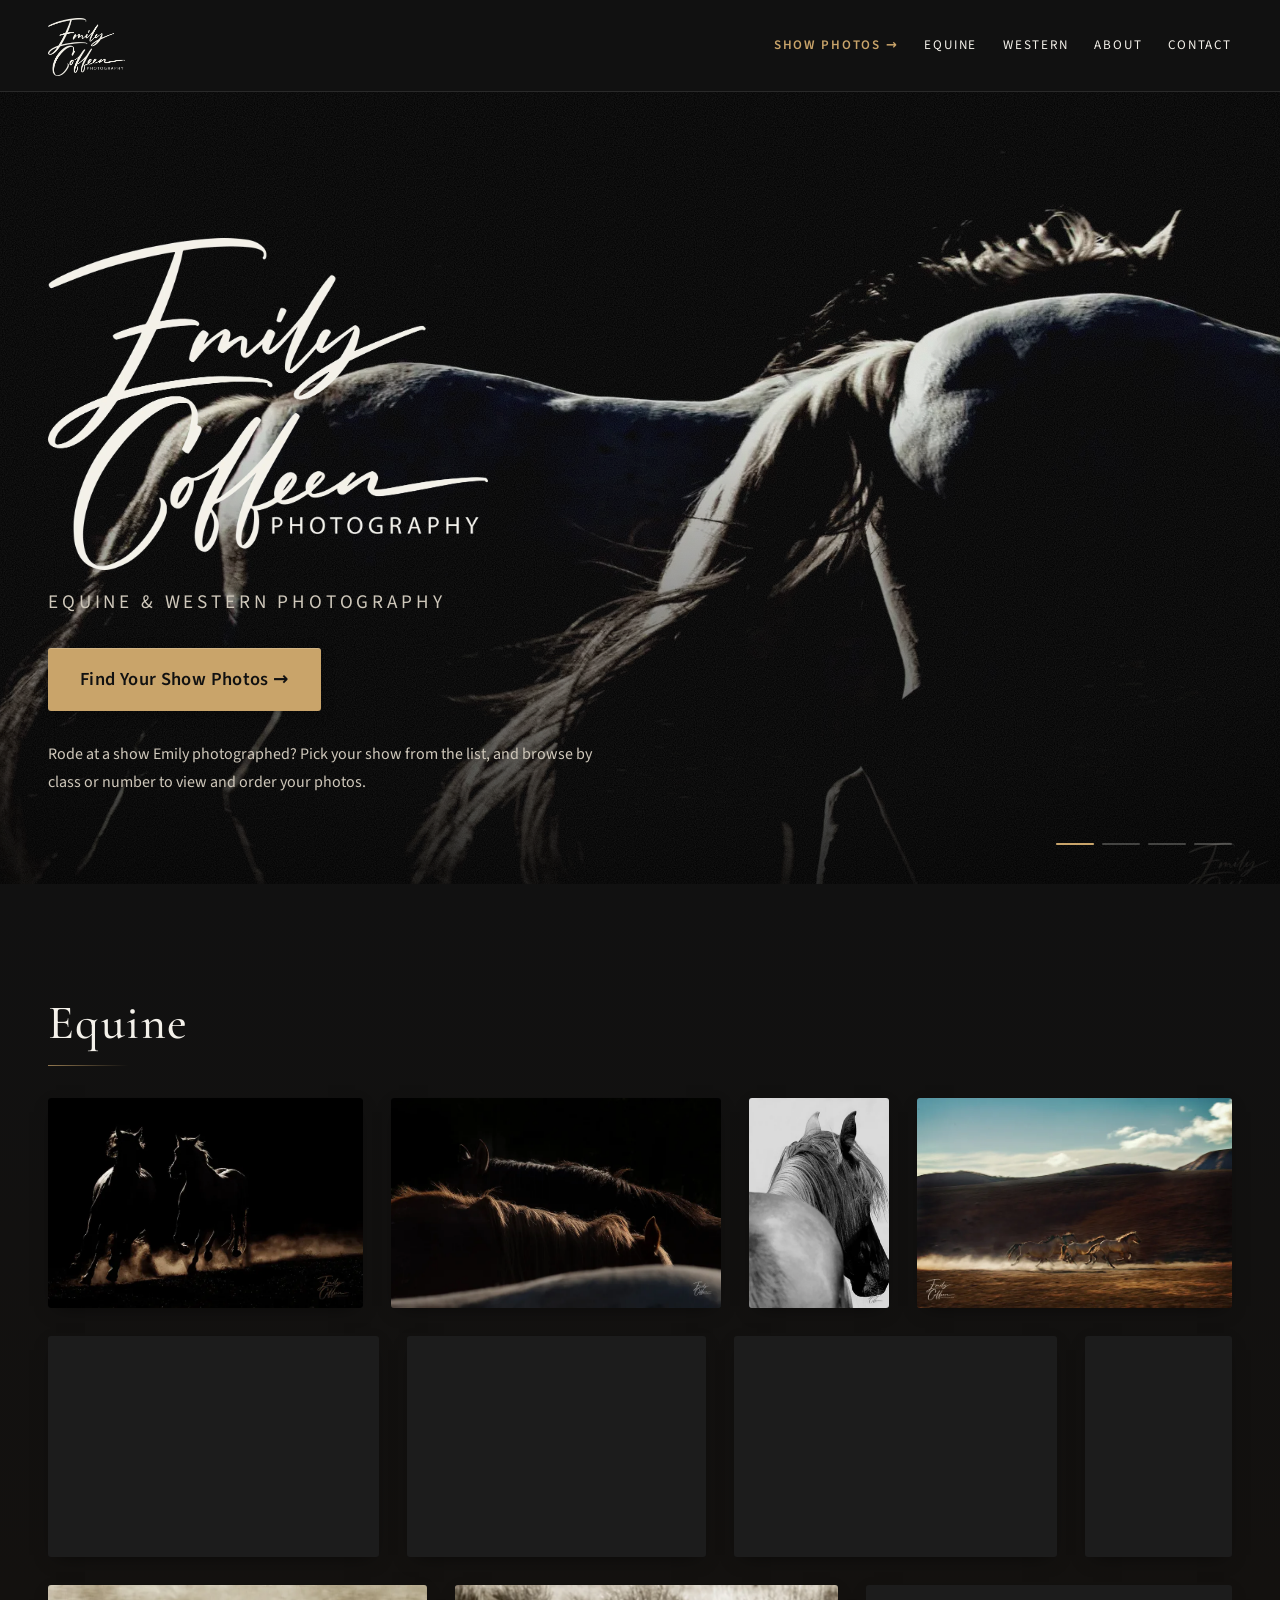
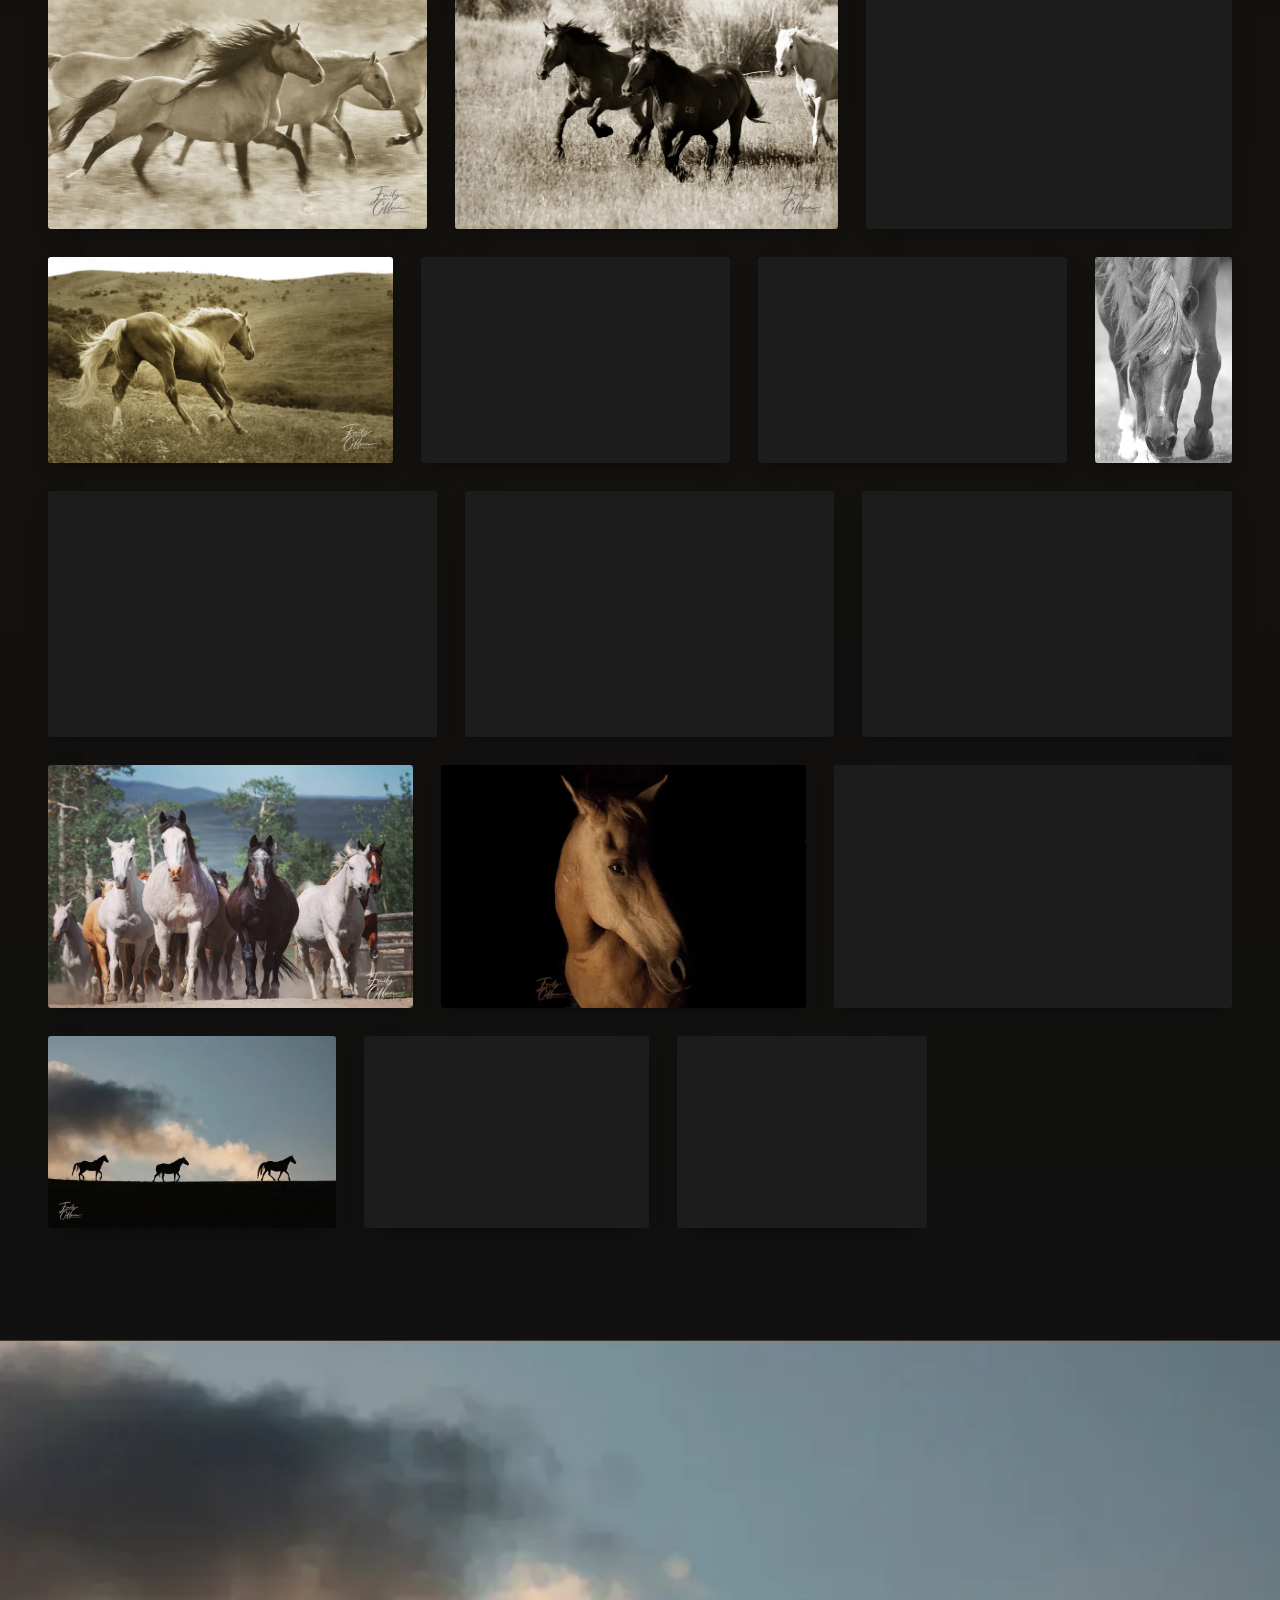
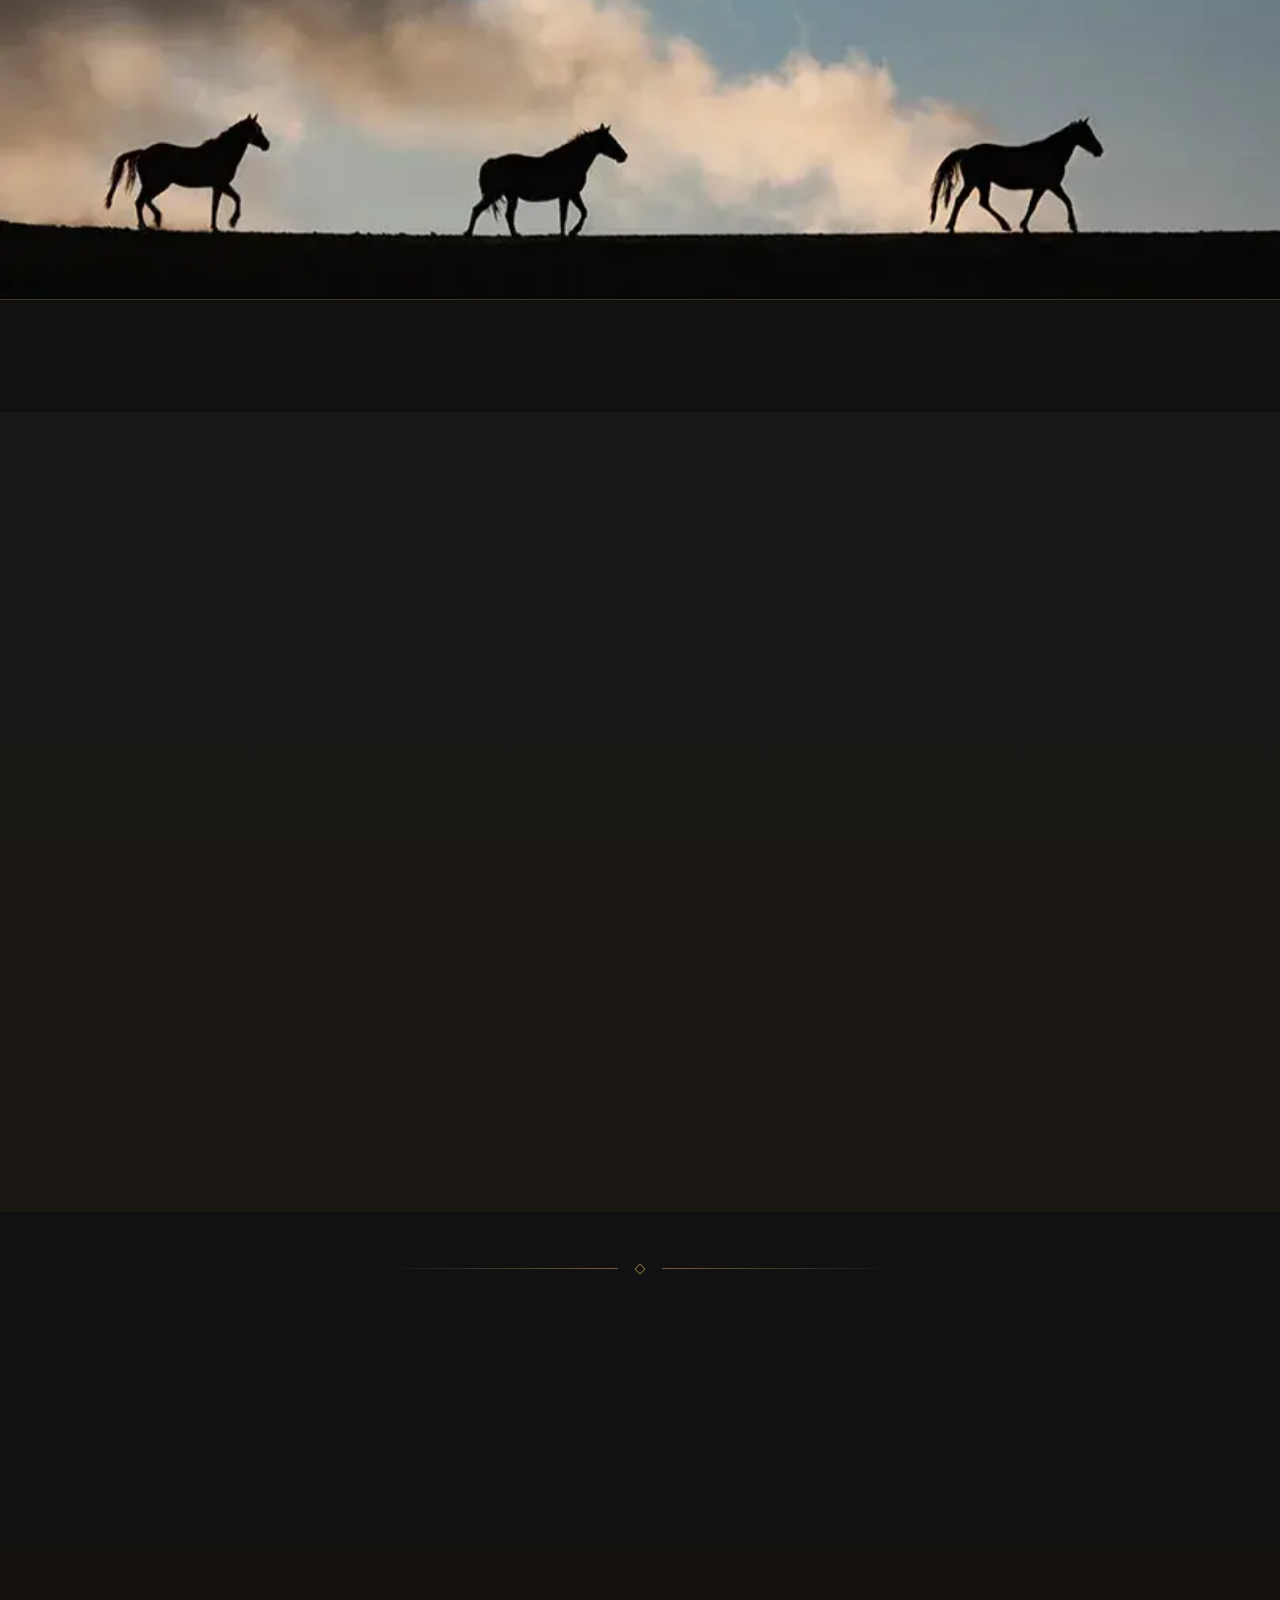
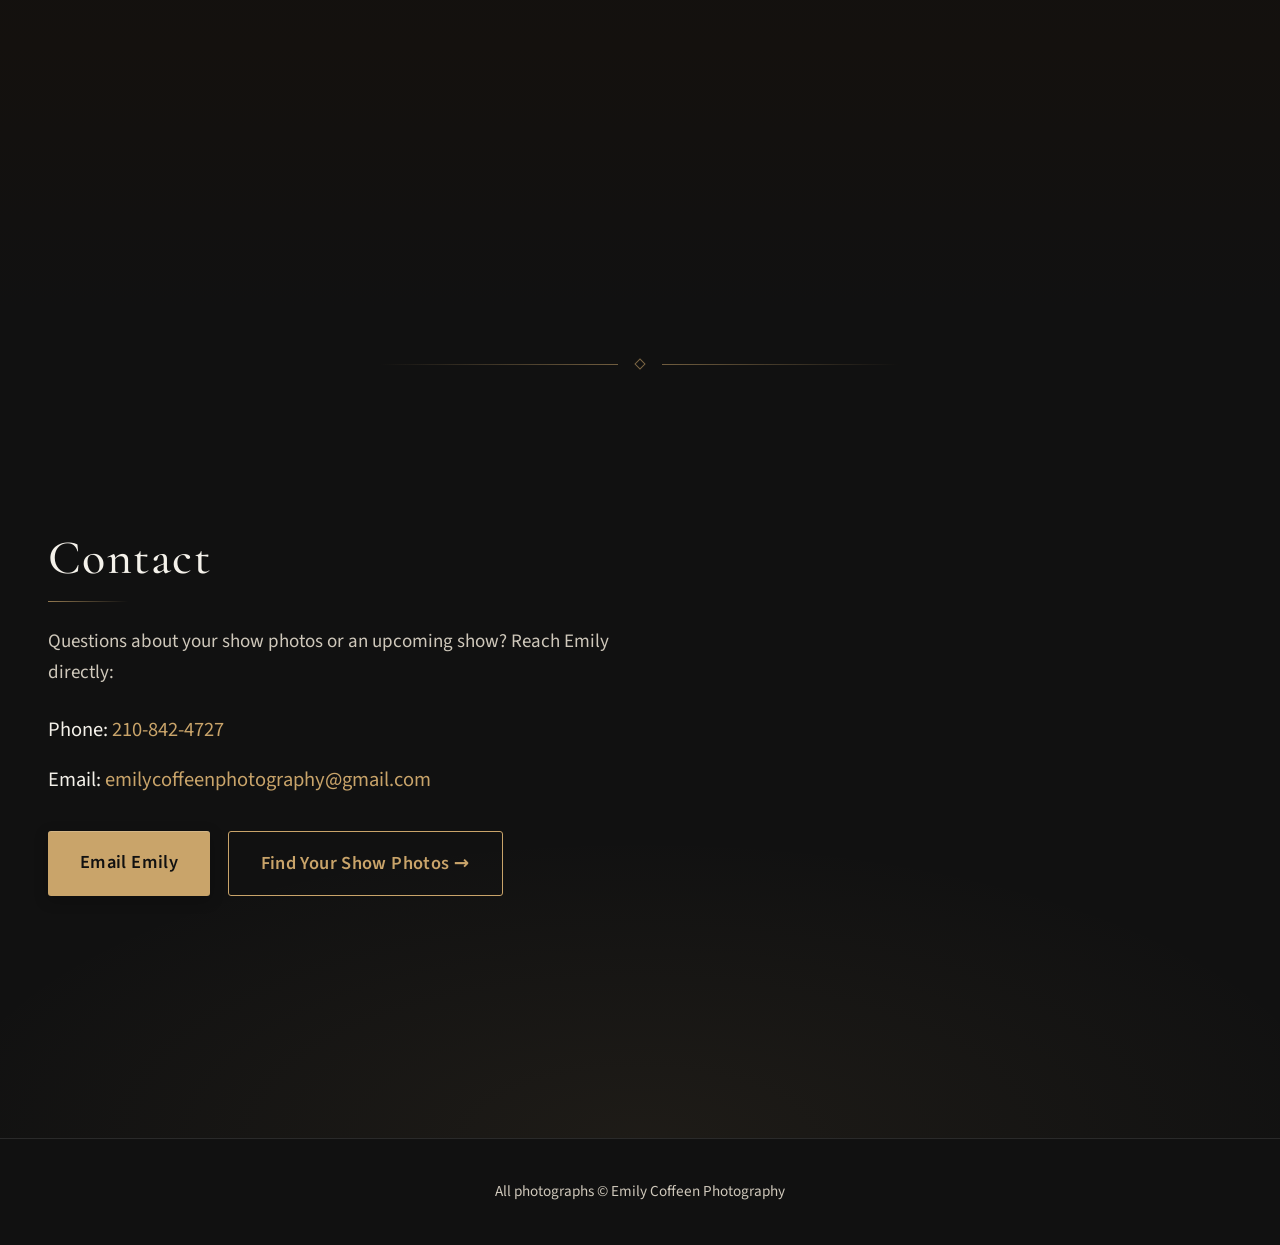
==== index.html @ ed187ef2 "Add share preview tags for ecoffeenphotography.com and new 1200x630 og image" ====
<!doctype html><html lang="en" class="nojs"><head><script>document.documentElement.className="js"</script><meta charset="utf-8">
<link rel="preload" as="image" href="/img/equine-1-2000.webp?v=9d27d21d77" type="image/webp" fetchpriority="high">
<meta name="viewport" content="width=device-width,initial-scale=1">
<title>Emily Coffeen Photography | Horse Show &amp; Equine Photography</title>
<meta name="description" content="Official horse show photographer. Find and order your show photos online, and view equine and western fine-art photography.">
<link rel="canonical" href="https://ecoffeenphotography.com/">
<meta property="og:type" content="website"><meta property="og:site_name" content="Emily Coffeen Photography"><meta property="og:title" content="Emily Coffeen Photography | Horse Show &amp; Equine Photography"><meta property="og:description" content="Official horse show photographer. Find and order your show photos online, and view equine and western fine-art photography."><meta property="og:url" content="https://ecoffeenphotography.com/">
<meta property="og:image" content="https://ecoffeenphotography.com/og-image.jpg"><meta property="og:image:secure_url" content="https://ecoffeenphotography.com/og-image.jpg"><meta property="og:image:type" content="image/jpeg"><meta property="og:image:width" content="1200"><meta property="og:image:height" content="630"><meta property="og:image:alt" content="A rider on a bucking black horse in a rodeo arena, photographed by Emily Coffeen">
<meta name="twitter:card" content="summary_large_image"><meta name="twitter:title" content="Emily Coffeen Photography | Horse Show &amp; Equine Photography"><meta name="twitter:description" content="Official horse show photographer. Find and order your show photos online, and view equine and western fine-art photography."><meta name="twitter:image" content="https://ecoffeenphotography.com/og-image.jpg"><meta name="twitter:image:alt" content="A rider on a bucking black horse in a rodeo arena, photographed by Emily Coffeen">
<link rel="icon" href="/favicon.ico" sizes="32x32"><link rel="icon" href="/img/icon-192.png?v=d8138a7503" type="image/png" sizes="192x192"><link rel="apple-touch-icon" href="/img/apple-touch-icon.png?v=021576311c"><meta name="theme-color" content="#111111"><meta name="color-scheme" content="dark"><meta name="apple-mobile-web-app-status-bar-style" content="black"><link rel="manifest" href="/site.webmanifest">
<link rel="preload" href="/fonts/cormorant-latin.woff2?v=c47ff12887" as="font" type="font/woff2" crossorigin><link rel="preload" href="/fonts/sourcesans3-latin.woff2?v=9ef356ea55" as="font" type="font/woff2" crossorigin>
<style id="css">@font-face{font-family:'Cormorant Garamond';font-style:normal;font-weight:500;font-display:swap;src:url(/fonts/cormorant-cyrillic-ext.woff2?v=ab67422bcb) format('woff2');unicode-range:U+0460-052F,U+1C80-1C8A,U+20B4,U+2DE0-2DFF,U+A640-A69F,U+FE2E-FE2F}@font-face{font-family:'Cormorant Garamond';font-style:normal;font-weight:500;font-display:swap;src:url(/fonts/cormorant-cyrillic.woff2?v=e1df04190d) format('woff2');unicode-range:U+0301,U+0400-045F,U+0490-0491,U+04B0-04B1,U+2116}@font-face{font-family:'Cormorant Garamond';font-style:normal;font-weight:500;font-display:swap;src:url(/fonts/cormorant-vietnamese.woff2?v=4694f51e41) format('woff2');unicode-range:U+0102-0103,U+0110-0111,U+0128-0129,U+0168-0169,U+01A0-01A1,U+01AF-01B0,U+0300-0301,U+0303-0304,U+0308-0309,U+0323,U+0329,U+1EA0-1EF9,U+20AB}@font-face{font-family:'Cormorant Garamond';font-style:normal;font-weight:500;font-display:swap;src:url(/fonts/cormorant-latin-ext.woff2?v=acc46a2a77) format('woff2');unicode-range:U+0100-02BA,U+02BD-02C5,U+02C7-02CC,U+02CE-02D7,U+02DD-02FF,U+0304,U+0308,U+0329,U+1D00-1DBF,U+1E00-1E9F,U+1EF2-1EFF,U+2020,U+20A0-20AB,U+20AD-20C4,U+2113,U+2C60-2C7F,U+A720-A7FF}@font-face{font-family:'Cormorant Garamond';font-style:normal;font-weight:500;font-display:swap;src:url(/fonts/cormorant-latin.woff2?v=c47ff12887) format('woff2');unicode-range:U+0000-00FF,U+0131,U+0152-0153,U+02BB-02BC,U+02C6,U+02DA,U+02DC,U+0304,U+0308,U+0329,U+2000-206F,U+20AC,U+2122,U+2191,U+2193,U+2212,U+2215,U+FEFF,U+FFFD}@font-face{font-family:'Cormorant Garamond';font-style:normal;font-weight:600;font-display:swap;src:url(/fonts/cormorant-cyrillic-ext.woff2?v=ab67422bcb) format('woff2');unicode-range:U+0460-052F,U+1C80-1C8A,U+20B4,U+2DE0-2DFF,U+A640-A69F,U+FE2E-FE2F}@font-face{font-family:'Cormorant Garamond';font-style:normal;font-weight:600;font-display:swap;src:url(/fonts/cormorant-cyrillic.woff2?v=e1df04190d) format('woff2');unicode-range:U+0301,U+0400-045F,U+0490-0491,U+04B0-04B1,U+2116}@font-face{font-family:'Cormorant Garamond';font-style:normal;font-weight:600;font-display:swap;src:url(/fonts/cormorant-vietnamese.woff2?v=4694f51e41) format('woff2');unicode-range:U+0102-0103,U+0110-0111,U+0128-0129,U+0168-0169,U+01A0-01A1,U+01AF-01B0,U+0300-0301,U+0303-0304,U+0308-0309,U+0323,U+0329,U+1EA0-1EF9,U+20AB}@font-face{font-family:'Cormorant Garamond';font-style:normal;font-weight:600;font-display:swap;src:url(/fonts/cormorant-latin-ext.woff2?v=acc46a2a77) format('woff2');unicode-range:U+0100-02BA,U+02BD-02C5,U+02C7-02CC,U+02CE-02D7,U+02DD-02FF,U+0304,U+0308,U+0329,U+1D00-1DBF,U+1E00-1E9F,U+1EF2-1EFF,U+2020,U+20A0-20AB,U+20AD-20C4,U+2113,U+2C60-2C7F,U+A720-A7FF}@font-face{font-family:'Cormorant Garamond';font-style:normal;font-weight:600;font-display:swap;src:url(/fonts/cormorant-latin.woff2?v=c47ff12887) format('woff2');unicode-range:U+0000-00FF,U+0131,U+0152-0153,U+02BB-02BC,U+02C6,U+02DA,U+02DC,U+0304,U+0308,U+0329,U+2000-206F,U+20AC,U+2122,U+2191,U+2193,U+2212,U+2215,U+FEFF,U+FFFD}@font-face{font-family:'Source Sans 3';font-style:normal;font-weight:400;font-display:swap;src:url(/fonts/sourcesans3-cyrillic-ext.woff2?v=8bc6726378) format('woff2');unicode-range:U+0460-052F,U+1C80-1C8A,U+20B4,U+2DE0-2DFF,U+A640-A69F,U+FE2E-FE2F}@font-face{font-family:'Source Sans 3';font-style:normal;font-weight:400;font-display:swap;src:url(/fonts/sourcesans3-cyrillic.woff2?v=d4a5d30218) format('woff2');unicode-range:U+0301,U+0400-045F,U+0490-0491,U+04B0-04B1,U+2116}@font-face{font-family:'Source Sans 3';font-style:normal;font-weight:400;font-display:swap;src:url(/fonts/sourcesans3-greek-ext.woff2?v=1a0a8e88d2) format('woff2');unicode-range:U+1F00-1FFF}@font-face{font-family:'Source Sans 3';font-style:normal;font-weight:400;font-display:swap;src:url(/fonts/sourcesans3-greek.woff2?v=50516cedb6) format('woff2');unicode-range:U+0370-0377,U+037A-037F,U+0384-038A,U+038C,U+038E-03A1,U+03A3-03FF}@font-face{font-family:'Source Sans 3';font-style:normal;font-weight:400;font-display:swap;src:url(/fonts/sourcesans3-vietnamese.woff2?v=f6a7c367a8) format('woff2');unicode-range:U+0102-0103,U+0110-0111,U+0128-0129,U+0168-0169,U+01A0-01A1,U+01AF-01B0,U+0300-0301,U+0303-0304,U+0308-0309,U+0323,U+0329,U+1EA0-1EF9,U+20AB}@font-face{font-family:'Source Sans 3';font-style:normal;font-weight:400;font-display:swap;src:url(/fonts/sourcesans3-latin-ext.woff2?v=c6ba61588d) format('woff2');unicode-range:U+0100-02BA,U+02BD-02C5,U+02C7-02CC,U+02CE-02D7,U+02DD-02FF,U+0304,U+0308,U+0329,U+1D00-1DBF,U+1E00-1E9F,U+1EF2-1EFF,U+2020,U+20A0-20AB,U+20AD-20C4,U+2113,U+2C60-2C7F,U+A720-A7FF}@font-face{font-family:'Source Sans 3';font-style:normal;font-weight:400;font-display:swap;src:url(/fonts/sourcesans3-latin.woff2?v=9ef356ea55) format('woff2');unicode-range:U+0000-00FF,U+0131,U+0152-0153,U+02BB-02BC,U+02C6,U+02DA,U+02DC,U+0304,U+0308,U+0329,U+2000-206F,U+20AC,U+2122,U+2191,U+2193,U+2212,U+2215,U+FEFF,U+FFFD}@font-face{font-family:'Source Sans 3';font-style:normal;font-weight:600;font-display:swap;src:url(/fonts/sourcesans3-cyrillic-ext.woff2?v=8bc6726378) format('woff2');unicode-range:U+0460-052F,U+1C80-1C8A,U+20B4,U+2DE0-2DFF,U+A640-A69F,U+FE2E-FE2F}@font-face{font-family:'Source Sans 3';font-style:normal;font-weight:600;font-display:swap;src:url(/fonts/sourcesans3-cyrillic.woff2?v=d4a5d30218) format('woff2');unicode-range:U+0301,U+0400-045F,U+0490-0491,U+04B0-04B1,U+2116}@font-face{font-family:'Source Sans 3';font-style:normal;font-weight:600;font-display:swap;src:url(/fonts/sourcesans3-greek-ext.woff2?v=1a0a8e88d2) format('woff2');unicode-range:U+1F00-1FFF}@font-face{font-family:'Source Sans 3';font-style:normal;font-weight:600;font-display:swap;src:url(/fonts/sourcesans3-greek.woff2?v=50516cedb6) format('woff2');unicode-range:U+0370-0377,U+037A-037F,U+0384-038A,U+038C,U+038E-03A1,U+03A3-03FF}@font-face{font-family:'Source Sans 3';font-style:normal;font-weight:600;font-display:swap;src:url(/fonts/sourcesans3-vietnamese.woff2?v=f6a7c367a8) format('woff2');unicode-range:U+0102-0103,U+0110-0111,U+0128-0129,U+0168-0169,U+01A0-01A1,U+01AF-01B0,U+0300-0301,U+0303-0304,U+0308-0309,U+0323,U+0329,U+1EA0-1EF9,U+20AB}@font-face{font-family:'Source Sans 3';font-style:normal;font-weight:600;font-display:swap;src:url(/fonts/sourcesans3-latin-ext.woff2?v=c6ba61588d) format('woff2');unicode-range:U+0100-02BA,U+02BD-02C5,U+02C7-02CC,U+02CE-02D7,U+02DD-02FF,U+0304,U+0308,U+0329,U+1D00-1DBF,U+1E00-1E9F,U+1EF2-1EFF,U+2020,U+20A0-20AB,U+20AD-20C4,U+2113,U+2C60-2C7F,U+A720-A7FF}@font-face{font-family:'Source Sans 3';font-style:normal;font-weight:600;font-display:swap;src:url(/fonts/sourcesans3-latin.woff2?v=9ef356ea55) format('woff2');unicode-range:U+0000-00FF,U+0131,U+0152-0153,U+02BB-02BC,U+02C6,U+02DA,U+02DC,U+0304,U+0308,U+0329,U+2000-206F,U+20AC,U+2122,U+2191,U+2193,U+2212,U+2215,U+FEFF,U+FFFD}:root{--bg:#111;--bg2:#181818;--fg:#f4f1ea;--mut:#cfc8bb;--acc:#c9a46a;--line:#2a2a2a;--hh:84px;--pad:clamp(1.25rem,4vw,3rem);--sec-y:clamp(4rem,9vw,7rem);--orn-y:calc((var(--sec-y) - 8px) / 2)}*{box-sizing:border-box}html.sm{scroll-behavior:smooth}@media(prefers-reduced-motion:reduce){html.sm{scroll-behavior:auto}}body{margin:0;background:var(--bg);color:var(--fg);font:400 19px/1.7 "Source Sans 3",system-ui,sans-serif;-webkit-font-smoothing:antialiased;overflow-x:hidden}img{max-width:100%}h1,h2,h3{font-family:"Cormorant Garamond",Georgia,serif;font-weight:600;line-height:1.15;margin:0 0 .5em}h2{font-size:clamp(2.1rem,4vw,3rem);letter-spacing:.01em}h2::after{content:"";display:block;width:56px;height:1px;background:var(--acc);margin-top:.9rem;opacity:.8}a{color:var(--acc);text-underline-offset:.18em}:focus-visible{outline:2px solid var(--acc);outline-offset:3px;border-radius:2px}.skip{position:absolute;left:-999px;top:0;background:var(--acc);color:#111;padding:.6rem 1rem;z-index:100;font-weight:600}.skip:focus{left:1rem;top:1rem}header{position:sticky;top:0;z-index:10;background:rgba(17,17,17,.94);-webkit-backdrop-filter:blur(8px);backdrop-filter:blur(8px);display:flex;flex-wrap:wrap;align-items:center;justify-content:space-between;gap:.4rem 1rem;padding:.9rem var(--pad);border-bottom:1px solid var(--line);transition:padding .3s ease}.brand{display:block;line-height:0;padding-top:4px}.brand img{display:block;height:58px;width:auto;transition:height .3s ease}header.shrink{padding-top:.45rem;padding-bottom:.45rem}header.shrink .brand img{height:44px}nav{display:flex;flex-wrap:wrap;align-items:center}nav a{white-space:nowrap;color:var(--fg);text-decoration:none;font-size:.82rem;letter-spacing:.14em;text-transform:uppercase;margin-left:1.6rem;padding:.35rem 0;border-bottom:1px solid transparent;transition:color .2s,border-color .2s}nav a:hover,nav a[aria-current]{color:var(--acc);border-bottom-color:rgba(201,164,106,.5)}nav .cta{color:var(--acc);font-weight:600}.hero{min-height:88vh;display:flex;align-items:flex-end;padding:0 var(--pad);background:#111 url(/img/equine-1.jpg?v=ce683e567d) center/cover;background-image:linear-gradient(to top,rgba(0,0,0,.88),rgba(0,0,0,.1) 62%),image-set(url(/img/equine-1-2000.webp?v=9d27d21d77) type("image/webp"),url(/img/equine-1.jpg?v=ce683e567d) type("image/jpeg"))}.hero .in{padding:3rem 0 4.5rem;max-width:900px}.hero h1{margin:0 0 1rem}.hlogo{width:min(440px,72vw);height:auto;display:block}.hero p.tag{font-size:1.2rem;letter-spacing:.2em;text-transform:uppercase;color:var(--mut);margin:0 0 1.8rem}.btn{display:inline-block;background:var(--acc);color:#111;font-weight:600;font-size:1.15rem;padding:1rem 2rem;border-radius:4px;text-decoration:none;transition:background .2s,transform .2s,box-shadow .2s}.btn:hover{background:#e0bd82;transform:translateY(-1px);box-shadow:0 6px 20px rgba(0,0,0,.35)}.btn.ghost{background:transparent;color:var(--acc);border:1px solid var(--acc)}.btn.ghost:hover{background:rgba(201,164,106,.12)}.hint{font-size:1rem;color:var(--mut);margin-top:1.2rem;max-width:34rem}section,#organizers{scroll-margin-top:var(--hh)}section{padding:var(--sec-y) var(--pad)}.wrap{max-width:1200px;margin:0 auto}.lead{color:var(--mut);max-width:42rem;margin:-.4rem 0 2rem}.grid{display:grid;grid-template-columns:repeat(auto-fill,minmax(300px,1fr));gap:clamp(14px,2vw,24px);margin-top:2rem}.g{display:block;overflow:hidden;border-radius:3px;background:#1c1c1c;position:relative}.g img{width:100%;height:auto;aspect-ratio:3/2;object-fit:cover;display:block;transition:transform .7s cubic-bezier(.2,.7,.2,1),filter .4s}.g::after{content:"";position:absolute;inset:0;box-shadow:inset 0 0 0 1px rgba(201,164,106,0);transition:box-shadow .4s}.g:focus-visible img{transform:scale(1.035);filter:brightness(1.06)}.g:focus-visible::after{box-shadow:inset 0 0 0 1px rgba(201,164,106,.55)}.about{display:grid;grid-template-columns:1fr 1.4fr;gap:clamp(2rem,5vw,4.5rem);align-items:center}.about img{width:100%;height:auto;border-radius:4px;display:block}.ph{border:1px dashed #666;padding:1rem 1.2rem;color:var(--mut);border-radius:4px}.tagph{font-size:.8rem;text-transform:uppercase;letter-spacing:.1em;color:#e8a24a}.alt{background:var(--bg2)}.cols{display:grid;grid-template-columns:1fr 1fr;gap:clamp(2rem,5vw,4.5rem)}.small{font-size:1rem}blockquote{margin:0 0 1rem;font-style:italic}.contact-lines{font-size:1.25rem;margin:1.5rem 0 2rem;list-style:none;padding:0}.contact-lines a{word-break:break-word}.actions{display:flex;flex-wrap:wrap;gap:1rem}footer{padding:2.5rem var(--pad);text-align:center;color:var(--mut);font-size:.95rem;border-top:1px solid var(--line)}#lb{position:fixed;inset:0;background:rgba(0,0,0,.95);display:none;align-items:center;justify-content:center;z-index:50;touch-action:pan-y}#lb.on{display:flex;animation:fd .25s ease}#lb img{max-width:92vw;max-height:86vh;object-fit:contain;box-shadow:0 10px 40px rgba(0,0,0,.6)}#lb button{position:absolute;background:rgba(17,17,17,.5);border:0;border-radius:50%;width:3.2rem;height:3.2rem;color:#fff;font-size:2.2rem;line-height:1;cursor:pointer;display:flex;align-items:center;justify-content:center}#lb button:focus-visible,#lb button:hover{color:var(--acc)}#x{top:1rem;right:1rem}#p{left:1rem;top:50%;transform:translateY(-50%)}#n{right:1rem;top:50%;transform:translateY(-50%)}#lbc{position:absolute;bottom:1rem;left:0;right:0;text-align:center;color:var(--mut);font-size:.9rem}@keyframes fd{from{opacity:0}to{opacity:1}}.js .rv{opacity:0;transform:translateY(18px);transition:opacity .8s ease,transform .8s ease}.js .rv.in{opacity:1;transform:none}@media(prefers-reduced-motion:reduce){.js .rv{opacity:1;transform:none;transition:none}.g img,.btn,header,.brand img{transition:none}#lb.on{animation:none}}.cards{display:grid;grid-template-columns:repeat(auto-fill,minmax(290px,1fr));gap:clamp(14px,2vw,24px);margin-top:2rem}.card{display:block;background:#1a1a1a;border:1px solid var(--line);border-radius:6px;overflow:hidden;color:var(--fg);text-decoration:none;transition:border-color .25s,transform .25s}.card:focus-visible{border-color:var(--acc);transform:translateY(-2px)}.card img{width:100%;height:auto;aspect-ratio:3/2;object-fit:cover;display:block;background:#222}.card div{padding:.9rem 1.1rem 1.1rem}.card h3{font-size:1.45rem;margin:0}.card span{font-size:.9rem;color:var(--acc)}.back{display:inline-block;margin-bottom:1.2rem;font-size:1.05rem}@media(max-width:760px){:root{--pad:1.25rem}header{flex-direction:column;justify-content:center;padding:.8rem .5rem .3rem;gap:.15rem}.brand{align-self:flex-start;margin-left:.75rem}.brand img{height:50px}header.shrink .brand img{height:38px}header.shrink{padding:.4rem .5rem .1rem}nav{justify-content:center;flex-wrap:nowrap;width:100%}nav a{margin:0 .45rem;font-size:.66rem;letter-spacing:.08em;padding:.45rem 0}.about,.cols{grid-template-columns:1fr}.grid{grid-template-columns:1fr;gap:16px}.hero{min-height:78vh}.cards{grid-template-columns:1fr;gap:16px}.btn{font-size:1.05rem;padding:.9rem 1.5rem}#lb button{width:2.6rem;height:2.6rem;font-size:1.8rem}#p{left:.3rem}#n{right:.3rem}}@media(min-width:480px) and (max-width:760px){.grid,.cards{grid-template-columns:1fr 1fr;gap:14px}.card h3{font-size:1.15rem}.card div{padding:.6rem .7rem .8rem}}@media(max-width:360px){nav a{margin:0 .3rem;font-size:.6rem;letter-spacing:.05em}}h3{font-size:1.7rem}ul.ph{padding-left:2.2rem}ul.ph li.tagph{margin-left:-1rem}.grid.two{grid-template-columns:repeat(2,1fr)}@media(max-width:479px){.grid.two{grid-template-columns:1fr}.hero p.tag{font-size:.95rem;letter-spacing:.14em}}#contact{min-height:calc(100vh - var(--hh) - 90px)}body{animation:pgin .8s ease-out both}@keyframes pgin{from{opacity:0}to{opacity:1}}.hero{background-position:center calc(50% + var(--py,0px))}.card{transition:border-color .25s,transform .3s ease,box-shadow .3s ease}.card:focus-visible{transform:translateY(-6px);box-shadow:0 14px 30px rgba(0,0,0,.55)}@media(prefers-reduced-motion:reduce){body{animation:none}.hero{background-position:center}.card:hover,.card:focus-visible{transform:none}}.nowrap{white-space:nowrap}.hero{position:relative;overflow:hidden;isolation:isolate}.hero .in{position:relative;z-index:2}.hs{position:absolute;inset:0;z-index:0;transform:translate3d(0,var(--py,0px),0)}.hs::after{content:"";position:absolute;inset:0;z-index:3;background:linear-gradient(to top,rgba(0,0,0,.88),rgba(0,0,0,.1) 62%)}.hs i{position:absolute;inset:0;background:center/cover no-repeat;opacity:0;transition:opacity 1.5s ease}.hs i.on{opacity:1;animation:kb 7.5s linear both}.hs i.out{opacity:0;animation:kb 7.5s linear both}@keyframes kb{from{transform:scale(1)}to{transform:scale(1.07)}}.grid,.grid.two{display:flex;flex-wrap:wrap;gap:clamp(16px,2.2vw,28px)}.grid::after{content:"";flex:999 1 0}.grid .g{flex:var(--ar,1.5) 1 calc(var(--ar,1.5) * clamp(170px,15vw,250px));min-width:0}.grid.two .g{flex-basis:calc(var(--ar,1.5) * clamp(220px,22vw,330px))}.g img{aspect-ratio:auto;height:100%;object-fit:cover}h2::after{width:80px;background:linear-gradient(90deg,var(--acc),rgba(201,164,106,0));opacity:.7}h2{font-weight:500;letter-spacing:.03em}.orn{display:flex;align-items:center;justify-content:center;gap:1.15rem;max-width:1200px;margin:0 auto;padding:var(--orn-y) var(--pad);color:var(--acc);opacity:.58}.orn::before,.orn::after{content:"";flex:1;max-width:240px;height:1px;background:linear-gradient(90deg,transparent,rgba(201,164,106,.9))}.orn::after{transform:scaleX(-1)}.orn span{transform:rotate(45deg);display:block;width:8px;height:8px;border:1px solid currentColor;flex-shrink:0;box-sizing:border-box}.strip{position:relative;overflow:hidden;height:clamp(220px,46vw,560px);background:#111;border-top:1px solid rgba(201,164,106,.25);border-bottom:1px solid rgba(201,164,106,.25);box-shadow:inset 0 30px 40px -20px #111,inset 0 -30px 40px -20px #181818}.strip::before{content:"";position:absolute;inset:-18% 0;z-index:-1;background:url(/img/equine-23-2000.webp?v=10ad2c30af) center/cover;transform:translate3d(0,var(--sy,0px),0)}.strip{isolation:isolate}#lb img{transition:opacity .3s ease,transform .3s ease}#lb.on img{animation:zi .4s cubic-bezier(.2,.7,.2,1)}#lb img.sw{opacity:0;transform:translateX(var(--dx,0))}@keyframes zi{from{opacity:0;transform:scale(.94)}to{opacity:1;transform:none}}#lb{touch-action:none}@media(max-width:760px){.grid .g,.grid.two .g{flex:1 1 100%}.grid{gap:22px}.strip{height:clamp(200px,58vw,320px)}}@media(prefers-reduced-motion:reduce){.hs i{transition:none;animation:none!important}.strip::before{transform:none}.hs{transform:none}#lb.on img{animation:none}#lb img{transition:none}}.hero{background-position:center!important;min-height:88svh}.hs,.strip::before{will-change:transform;backface-visibility:hidden}@media(max-width:760px){.hero{min-height:78svh}}.js .g img{opacity:0;filter:blur(14px);transform:scale(1.04);transition:opacity .9s ease,filter 1.1s ease,transform .7s cubic-bezier(.2,.7,.2,1)}.js .g.ld img{opacity:1;filter:none;transform:none}.js .g.ld:focus-visible img{transform:scale(1.035);filter:brightness(1.06)}.hero p.quote{font-family:"Cormorant Garamond",Georgia,serif;font-style:italic;font-size:clamp(1.15rem,2.2vw,1.5rem);line-height:1.4;color:var(--fg);opacity:.88;max-width:30rem;margin:-1rem 0 1.8rem;padding-left:1rem;border-left:1px solid rgba(201,164,106,.6)}.js .hero .in>*{animation:hin 1.1s cubic-bezier(.2,.7,.2,1) both}.js .hero .in>:nth-child(2){animation-delay:.15s}.js .hero .in>:nth-child(3){animation-delay:.3s}.js .hero .in>:nth-child(4){animation-delay:.45s}.js .hero .in>:nth-child(5){animation-delay:.6s}@keyframes hin{from{opacity:0;transform:translateY(14px)}to{opacity:1;transform:none}}nav a.act{color:var(--acc);border-bottom-color:rgba(201,164,106,.5)}.totop{position:fixed;right:clamp(14px,3vw,28px);bottom:clamp(14px,3vw,28px);z-index:20;width:46px;height:46px;border-radius:50%;display:flex;align-items:center;justify-content:center;color:var(--acc);background:rgba(17,17,17,.82);border:1px solid rgba(201,164,106,.45);-webkit-backdrop-filter:blur(6px);backdrop-filter:blur(6px);opacity:0;visibility:hidden;transform:translateY(10px);transition:opacity .35s,transform .35s,visibility .35s,background .2s}.totop.on{opacity:1;visibility:visible;transform:none}.totop:hover{background:rgba(201,164,106,.16)}:focus-visible{outline:2px solid var(--acc);outline-offset:4px;border-radius:3px;box-shadow:0 0 0 6px rgba(201,164,106,.18)}.g:focus-visible,.card:focus-visible{outline-offset:3px}.vh{position:absolute;width:1px;height:1px;overflow:hidden;clip:rect(0 0 0 0);white-space:nowrap}.filter{display:flex;flex-wrap:wrap;align-items:center;gap:.6rem 1rem;margin:1.5rem 0 .5rem}.filter input{flex:1 1 260px;max-width:440px;min-width:0;font:inherit;font-size:1rem;color:var(--fg);background:#1a1a1a;border:1px solid var(--line);border-radius:4px;padding:.75rem 1rem;transition:border-color .2s}.filter input:focus{border-color:var(--acc);outline:none;box-shadow:0 0 0 4px rgba(201,164,106,.18)}.filter input::placeholder{color:#8d877c}#qc{font-size:.9rem;color:var(--mut)}.none{grid-column:1/-1;color:var(--mut)}.card img{transition:transform .7s cubic-bezier(.2,.7,.2,1),filter .4s}.card{position:relative}.card:focus-visible img{transform:scale(1.04);filter:brightness(1.06)}.card:first-of-type::before{content:"Newest";position:absolute;top:.75rem;left:.75rem;z-index:2;background:var(--acc);color:#111;font-size:.7rem;font-weight:600;letter-spacing:.14em;text-transform:uppercase;padding:.25rem .6rem;border-radius:2px}.cards.f .card:first-of-type::before{display:none}.card picture{display:block;overflow:hidden}.nf{position:relative;isolation:isolate;overflow:hidden;min-height:72svh;display:flex;align-items:center;text-align:center;background:#111}.nf::before{content:"";position:absolute;inset:0;z-index:-2;background:#111 url(/img/equine-14.jpg?v=6fd43fc59f) center/cover;background-image:image-set(url(/img/equine-14-2000.webp?v=0b5afe5485) type("image/webp"),url(/img/equine-14.jpg?v=6fd43fc59f) type("image/jpeg"));opacity:.42}.nf::after{content:"";position:absolute;inset:0;z-index:-1;background:radial-gradient(ellipse at 50% 40%,rgba(17,17,17,.55),rgba(17,17,17,.92) 75%),linear-gradient(to bottom,rgba(17,17,17,.6),transparent 30%,transparent 70%,#111)}.nf .wrap{max-width:640px}.nf-k{font-family:"Cormorant Garamond",Georgia,serif;font-size:clamp(5rem,16vw,9rem);line-height:1;color:var(--acc);opacity:.35;margin:0 0 .6rem}.nf h1{font-size:clamp(2rem,5vw,3rem);font-weight:500}.nf .orn{margin:1.2rem auto 1.5rem}.nf-t{color:var(--mut)}@media(prefers-reduced-motion:reduce){.js .g img{transition:none;filter:none;transform:none;opacity:1}.js .hero .in>*{animation:none}.totop{transition:none}.card:hover img{transform:none}}[hidden]{display:none!important}::selection{background:rgba(201,164,106,.85);color:#111}html{scrollbar-color:#4a4134 #0d0d0d}::-webkit-scrollbar{width:11px}::-webkit-scrollbar-track{background:#0d0d0d}::-webkit-scrollbar-thumb{background:#3a342b;border-radius:6px;border:3px solid #0d0d0d}::-webkit-scrollbar-thumb:hover{background:#6b5a3e}#equine,#about{background:linear-gradient(180deg,#111 0%,#14110e 55%,#111 100%)}.alt{background:linear-gradient(180deg,#181818 0%,#1b1712 100%)}#contact{background:radial-gradient(ellipse 80% 60% at 50% 100%,rgba(201,164,106,.07),transparent 70%),#111}.sp{position:fixed;top:0;left:0;right:0;height:2px;z-index:40;pointer-events:none;background:linear-gradient(90deg,rgba(201,164,106,.4),#c9a46a 60%,#f0d39c);transform-origin:0 50%;transform:scaleX(var(--sp,0));box-shadow:0 0 8px rgba(201,164,106,.5)}header{transition:padding .45s cubic-bezier(.2,.7,.2,1),background-color .45s ease,box-shadow .45s ease,border-color .45s ease}.brand img{transition:height .45s cubic-bezier(.2,.7,.2,1)}header.shrink{background:rgba(13,13,13,.97);box-shadow:0 8px 24px -12px rgba(0,0,0,.7);border-bottom-color:rgba(201,164,106,.18)}.hero::after{content:"";position:absolute;inset:0;z-index:1;pointer-events:none;background:radial-gradient(ellipse 120% 90% at 50% 40%,transparent 55%,rgba(0,0,0,.55) 100%),url("data:image/svg+xml,%3Csvg xmlns='http://www.w3.org/2000/svg' width='160' height='160'%3E%3Cfilter id='n'%3E%3CfeTurbulence type='fractalNoise' baseFrequency='.9' numOctaves='2' stitchTiles='stitch'/%3E%3CfeColorMatrix values='0 0 0 0 .5 0 0 0 0 .5 0 0 0 0 .5 0 0 0 .55 0'/%3E%3C/filter%3E%3Crect width='100%25' height='100%25' filter='url(%23n)'/%3E%3C/svg%3E");opacity:.25}.hero::after{background-blend-mode:normal}.hsd{position:absolute;z-index:3;right:var(--pad);bottom:clamp(1.4rem,4vw,2.4rem);display:flex;gap:8px;pointer-events:none}.hsd b{display:block;width:clamp(22px,3vw,38px);height:2px;background:rgba(244,241,234,.25);overflow:hidden;border-radius:1px}.hsd b::after{content:"";display:block;height:100%;background:var(--acc);transform-origin:0 50%;transform:scaleX(0)}.hsd b.on::after{animation:hsp 6s linear forwards}@keyframes hsp{to{transform:scaleX(1)}}.btn{position:relative;overflow:hidden;isolation:isolate;letter-spacing:.02em;border-radius:3px;box-shadow:0 1px 0 rgba(255,255,255,.18) inset,0 4px 14px rgba(0,0,0,.25);transition:background .3s,transform .3s cubic-bezier(.2,.7,.2,1),box-shadow .3s,color .3s}.btn::after{content:"";position:absolute;z-index:-1;top:0;bottom:0;left:-60%;width:45%;background:linear-gradient(100deg,transparent,rgba(255,240,210,.55),transparent);transform:skewX(-20deg) translateX(0);transition:transform .8s cubic-bezier(.2,.7,.2,1);pointer-events:none}.btn:hover::after,.btn:focus-visible::after{transform:skewX(-20deg) translateX(420%)}.btn:hover{transform:translateY(-2px);box-shadow:0 1px 0 rgba(255,255,255,.2) inset,0 10px 26px rgba(0,0,0,.4),0 0 0 1px rgba(201,164,106,.35)}.btn.ghost{box-shadow:none}.btn.ghost::after{background:linear-gradient(100deg,transparent,rgba(201,164,106,.3),transparent)}.btn.ghost:hover{box-shadow:0 10px 26px rgba(0,0,0,.4),0 0 18px rgba(201,164,106,.18)}.g{box-shadow:0 6px 18px -8px rgba(0,0,0,.6);transition:box-shadow .5s ease}.g:focus-visible{box-shadow:0 18px 40px -14px rgba(0,0,0,.8),0 0 0 1px rgba(201,164,106,.2)}.g::after{background:linear-gradient(180deg,rgba(201,164,106,0) 60%,rgba(201,164,106,.08));opacity:0;transition:box-shadow .4s,opacity .5s}.g:focus-visible::after{opacity:1;box-shadow:inset 0 0 0 1px rgba(201,164,106,.6)}.card{background:linear-gradient(180deg,#1c1c1c,#171615);border-color:#262420}.card::after{content:"";position:absolute;left:0;right:0;top:0;height:1px;background:linear-gradient(90deg,transparent,rgba(201,164,106,.8),transparent);opacity:0;transition:opacity .4s}.card:focus-visible::after{opacity:1}.card:focus-visible{border-color:rgba(201,164,106,.6);box-shadow:0 18px 36px -12px rgba(0,0,0,.7),0 0 24px -8px rgba(201,164,106,.25)}.card h3{transition:color .3s}.card:focus-visible h3{color:#f0d39c}#lb{background:rgba(8,8,8,.8);-webkit-backdrop-filter:blur(16px) saturate(.8);backdrop-filter:blur(16px) saturate(.8)}#lb img{border-radius:2px;box-shadow:0 24px 70px rgba(0,0,0,.75),0 0 0 1px rgba(201,164,106,.12)}#lb button{background:rgba(17,17,17,.45);border:1px solid rgba(201,164,106,.25);-webkit-backdrop-filter:blur(6px);backdrop-filter:blur(6px);transition:color .2s,border-color .2s,background .2s}#lb button:hover,#lb button:focus-visible{border-color:rgba(201,164,106,.7);background:rgba(17,17,17,.7)}#lbc{letter-spacing:.2em;font-size:.8rem}.lead{margin-bottom:2.4rem}.contact-lines{line-height:1.55}#contact{display:flex;align-items:center;border-top:none!important;box-shadow:none;outline:none}#contact .contact-inner{width:100%}#contact .contact-lead{color:var(--mut);max-width:38rem;margin:0 0 .25rem;line-height:1.65}#contact .contact-lines{display:flex;flex-direction:column;gap:clamp(.85rem,2vw,1.15rem);margin:1.6rem 0 2.15rem;font-size:clamp(1.05rem,2.4vw,1.28rem)}#contact .contact-lines li{margin:0;padding:0}#contact .contact-lines a{color:var(--acc);text-decoration:none;border-bottom:1px solid transparent;padding-bottom:1px;transition:border-color .25s ease,color .25s ease;word-break:break-word}#contact .contact-lines a:hover,#contact .contact-lines a:focus-visible{border-bottom-color:rgba(201,164,106,.55);color:#e0bd82}#contact .actions{margin-top:.15rem;gap:1rem 1.1rem}@media(max-width:760px){#contact .contact-lines{font-size:clamp(1rem,4.2vw,1.15rem);gap:.95rem}#contact .contact-lines .nowrap{font-size:clamp(.78rem,3.6vw,1rem);display:inline-block;max-width:100%}#contact .actions{flex-direction:column;align-items:stretch}#contact .actions .btn{text-align:center}}@media(prefers-reduced-motion:reduce){.hsd{display:none}.btn::after{display:none}.btn,.g,.card::after,header,.brand img{transition:none}}.hero h1{position:relative;width:min(440px,72vw)}.hero h1::after{content:"";position:absolute;inset:0;pointer-events:none;-webkit-mask:url(/img/logo-light.png?v=84d350d85c) center/100% 100% no-repeat;mask:url(/img/logo-light.png?v=84d350d85c) center/100% 100% no-repeat;background:linear-gradient(105deg,transparent 35%,rgba(232,196,120,.0) 40%,rgba(240,205,130,.85) 50%,rgba(232,196,120,0) 60%,transparent 65%) no-repeat;background-size:250% 100%;background-position:150% 0;animation:lshim 7s ease-in-out 1.6s infinite}@keyframes lshim{0%{background-position:150% 0}45%,100%{background-position:-50% 0}}@media(prefers-reduced-motion:reduce){.hero h1::after{animation:none;display:none}}#instagram{background-color:#111;background-image:linear-gradient(180deg,#111 0%,#14110e 50%,#111 100%);border:none;border-bottom:none;box-shadow:none}#instagram[hidden]+.orn-after-ig{display:none!important}#instagram .ig-head{display:flex;flex-wrap:wrap;align-items:baseline;justify-content:space-between;gap:.6rem 1.5rem;margin-bottom:.35rem}#instagram .ig-head h2{margin-bottom:0}#instagram .ig-head h2::after{margin-top:.7rem}#instagram .ig-more{font-size:.9rem;letter-spacing:.08em;text-decoration:none;color:var(--mut);border-bottom:1px solid transparent;transition:color .2s,border-color .2s}#instagram .ig-more:hover,#instagram .ig-more:focus-visible{color:var(--acc);border-bottom-color:rgba(201,164,106,.45)}.orn-after-ig{padding-top:var(--orn-y);padding-bottom:var(--orn-y);border:none;box-shadow:none;background:#111}.ig-scroller{margin-top:1.6rem;margin-left:calc(var(--pad) * -1);margin-right:calc(var(--pad) * -1);padding-left:var(--pad);padding-right:var(--pad);overflow-x:auto;overflow-y:hidden;-webkit-overflow-scrolling:touch;scroll-snap-type:x mandatory;scrollbar-width:thin;scrollbar-color:#3a342b transparent;overscroll-behavior-x:contain}.ig-scroller::-webkit-scrollbar{height:8px}.ig-scroller::-webkit-scrollbar-thumb{background:#3a342b;border-radius:4px}.ig-row{display:flex;gap:clamp(10px,1.4vw,16px);width:max-content;padding:.2rem 0 .55rem}.ig-tile{position:relative;flex:0 0 auto;width:clamp(132px,16vw,168px);aspect-ratio:4/5;border-radius:3px;overflow:hidden;background:#1c1c1c;scroll-snap-align:start;text-decoration:none;color:inherit;box-shadow:0 6px 18px -8px rgba(0,0,0,.6);transition:transform .35s cubic-bezier(.2,.7,.2,1),box-shadow .4s ease}.ig-tile img{width:100%;height:100%;object-fit:cover;display:block;transition:transform .7s cubic-bezier(.2,.7,.2,1),filter .4s,opacity .8s ease;opacity:0}.ig-tile.ld img{opacity:1}.ig-tile::after{content:"";position:absolute;inset:0;box-shadow:inset 0 0 0 1px rgba(201,164,106,0);background:linear-gradient(180deg,rgba(201,164,106,0) 55%,rgba(201,164,106,.1));opacity:0;transition:box-shadow .35s,opacity .4s;pointer-events:none}.ig-tile:focus-visible{transform:translateY(-4px);box-shadow:0 16px 32px -12px rgba(0,0,0,.75),0 0 0 1px rgba(201,164,106,.25)}.ig-tile:focus-visible img{transform:scale(1.04);filter:brightness(1.06)}.ig-tile:focus-visible::after{opacity:1;box-shadow:inset 0 0 0 1px rgba(201,164,106,.6)}.js .ig-tile{opacity:0;transform:translateY(12px);transition:opacity .7s ease,transform .7s ease,box-shadow .4s ease}.js .ig-tile.in{opacity:1;transform:none}.js .ig-tile.in:focus-visible{transform:translateY(-4px)}@media(max-width:760px){.ig-tile{width:clamp(148px,42vw,200px)}.ig-scroller{scroll-padding-left:var(--pad)}}@media(prefers-reduced-motion:reduce){.ig-tile,.ig-tile img,.js .ig-tile{transition:none}.js .ig-tile{opacity:1;transform:none}.ig-tile:hover,.ig-tile:focus-visible,.js .ig-tile.in:hover,.js .ig-tile.in:focus-visible{transform:none}.ig-tile:hover img{transform:none}}section:has(+ .orn),section:has(+ .orn-after-ig),section:has(+ .strip),#equine:has(+ .strip),#western:has(+ .orn),#about:has(+ .orn),#instagram:has(+ .orn-after-ig){padding-bottom:0}.orn + section,.orn + #about,.orn + #instagram,.orn-after-ig + section,.orn-after-ig + #contact,.strip + section,.strip + #western{padding-top:0}#instagram[hidden] ~ #contact{padding-top:0}.strip{margin-block:var(--sec-y)}@media(max-width:760px){:root{--sec-y:clamp(3.25rem,12vw,5rem)}}:root{color-scheme:dark}@media(hover:hover){.g:hover{box-shadow:0 18px 40px -14px rgba(0,0,0,.8),0 0 0 1px rgba(201,164,106,.2)}.g:hover::after{opacity:1;box-shadow:inset 0 0 0 1px rgba(201,164,106,.6)}.card:hover{border-color:rgba(201,164,106,.6);box-shadow:0 18px 36px -12px rgba(0,0,0,.7),0 0 24px -8px rgba(201,164,106,.25)}.card:hover::after{opacity:1}.card:hover h3{color:#f0d39c}.ig-tile:hover{box-shadow:0 16px 32px -12px rgba(0,0,0,.75),0 0 0 1px rgba(201,164,106,.25)}.ig-tile:hover::after{opacity:1;box-shadow:inset 0 0 0 1px rgba(201,164,106,.6)}}@media(hover:hover) and (prefers-reduced-motion:no-preference){.js .g.ld:hover img,.g:hover img{transform:scale(1.035);filter:brightness(1.06)}.card:hover{transform:translateY(-6px)}.card:hover img{transform:scale(1.04);filter:brightness(1.06)}.ig-tile:hover,.js .ig-tile.in:hover{transform:translateY(-4px)}.ig-tile:hover img{transform:scale(1.04);filter:brightness(1.06)}}@media(hover:none){.btn:hover{transform:none}.btn:hover::after{transform:skewX(-20deg) translateX(0)}}.ig-tile.sk{pointer-events:none;background:#1a1816;opacity:1!important;transform:none!important;box-shadow:none}.ig-tile.sk::before{content:"";position:absolute;inset:0;background:linear-gradient(100deg,transparent 20%,rgba(201,164,106,.07) 45%,rgba(244,241,234,.06) 50%,rgba(201,164,106,.07) 55%,transparent 80%);background-size:250% 100%;animation:igsk 1.6s ease-in-out infinite}@keyframes igsk{from{background-position:120% 0}to{background-position:-120% 0}}@media(prefers-reduced-motion:reduce){.ig-tile.sk::before{animation:none}}.filter .qw{position:relative;flex:1 1 260px;max-width:440px;min-width:0;display:flex}.filter .qw input{flex:1;max-width:none;padding-right:2.9rem}.filter input::-webkit-search-cancel-button{-webkit-appearance:none;appearance:none}#qx{position:absolute;right:.35rem;top:50%;transform:translateY(-50%);width:2.4rem;height:2.4rem;border:0;border-radius:50%;background:transparent;color:var(--mut);font-size:1.5rem;line-height:1;cursor:pointer;display:flex;align-items:center;justify-content:center;transition:color .2s,background .2s}#qx:hover,#qx:focus-visible{color:var(--acc);background:rgba(201,164,106,.1)}.none{text-align:center;padding:2.5rem 1rem 1.5rem;font-size:1.05rem}.none .orn{padding:0 0 1.1rem;max-width:360px}#western,#about{content-visibility:auto;contain-intrinsic-size:auto 900px}@media(max-width:760px){.grid .g{content-visibility:auto;contain-intrinsic-size:auto calc((100vw - 2.5rem) / var(--ar,1.5))}}@media(max-width:760px){#contact .contact-lines{gap:.35rem;margin:1.4rem 0 1.9rem}#contact .contact-lines a{display:inline-flex;align-items:center;min-height:48px;vertical-align:middle;padding:.5rem 0}#contact .actions{gap:.9rem;margin-bottom:.5rem}#contact .actions .btn{min-height:54px;display:flex;align-items:center;justify-content:center;padding:.9rem 1.25rem}}</style><script type="application/ld+json">{"@context":"https://schema.org","@type":"ProfessionalService","name":"Emily Coffeen Photography","url":"https://ecoffeenphotography.com/","image":"https://ecoffeenphotography.com/og-image.jpg","telephone":"+1-210-842-4727","email":"emilycoffeenphotography@gmail.com","sameAs":["https://www.instagram.com/emily_coffeen_photography/"]}</script>
</head><body id="top">
<a class="skip" href="#main">Skip to content</a>
<header><a class="brand" href="/"><picture><source type="image/webp" srcset="img/logo-light.webp?v=806d9b2337"><img src="img/logo-light.png?v=84d350d85c" alt="Emily Coffeen Photography" width="77" height="58"></picture></a>
<nav><a class="cta" href="/shows">Show Photos &rarr;</a><a href="#equine">Equine</a><a href="#western">Western</a><a href="#about">About</a><a href="#contact">Contact</a></nav></header>
<main id="main">
<section class="hero" aria-label="Introduction"><div class="hs" aria-hidden="true"></div><div class="in">
<h1><picture><source type="image/webp" srcset="img/logo-light.webp?v=806d9b2337"><img class="hlogo" src="img/logo-light.png?v=84d350d85c" width="440" height="332" fetchpriority="high" alt="Emily Coffeen Photography"></picture></h1><p class="tag">Equine &amp; Western Photography</p>
<a class="btn" href="/shows">Find Your Show Photos &rarr;</a>
<p class="hint">Rode at a show Emily photographed? Pick your show from the list, and browse by class or number to view and order your photos.</p>
</div></section>
<section id="equine"><div class="wrap"><h2 class="rv">Equine</h2><div class="grid"><a href="img/equine-2.jpg?v=4f6d517cea" data-webp="img/equine-2-2000.webp?v=f1011c1250" class="g rv" style="--ar:1.501"><picture><source type="image/webp" srcset="img/equine-2-800.webp?v=c6e55d6ca7"><img src="img/equine-2-800.jpg?v=b51c3acd84" width="800" height="533" alt="Equine photograph by Emily Coffeen 1" loading="lazy" decoding="async"></picture></a>
<a href="img/equine-3.jpg?v=cccfdd02eb" data-webp="img/equine-3-2000.webp?v=b6d7ecdf34" class="g rv" style="--ar:1.578"><picture><source type="image/webp" srcset="img/equine-3-800.webp?v=69cbbe8e30"><img src="img/equine-3-800.jpg?v=ea10e46d73" width="800" height="507" alt="Equine photograph by Emily Coffeen 2" loading="lazy" decoding="async"></picture></a>
<a href="img/equine-4.jpg?v=bf12f179be" data-webp="img/equine-4-2000.webp?v=a9d5047e57" class="g rv" style="--ar:0.667"><picture><source type="image/webp" srcset="img/equine-4-800.webp?v=a9d5047e57"><img src="img/equine-4-800.jpg?v=05522f5a46" width="480" height="720" alt="Equine photograph by Emily Coffeen 3" loading="lazy" decoding="async"></picture></a>
<a href="img/equine-5.jpg?v=eee4d4b1a9" data-webp="img/equine-5-2000.webp?v=ce35aceb39" class="g rv" style="--ar:1.501"><picture><source type="image/webp" srcset="img/equine-5-800.webp?v=c9ba7d5c5b"><img src="img/equine-5-800.jpg?v=38524be1f5" width="800" height="533" alt="Equine photograph by Emily Coffeen 4" loading="lazy" decoding="async"></picture></a>
<a href="img/equine-6.jpg?v=f043076d8d" data-webp="img/equine-6-2000.webp?v=90320582f5" class="g rv" style="--ar:1.501"><picture><source type="image/webp" srcset="img/equine-6-800.webp?v=2300b9c6f9"><img src="img/equine-6-800.jpg?v=881e1fb699" width="800" height="533" alt="Equine photograph by Emily Coffeen 5" loading="lazy" decoding="async"></picture></a>
<a href="img/equine-7.jpg?v=63df58bed6" data-webp="img/equine-7-2000.webp?v=e4e43b9460" class="g rv" style="--ar:1.354"><picture><source type="image/webp" srcset="img/equine-7-800.webp?v=9a553833a3"><img src="img/equine-7-800.jpg?v=546724110a" width="800" height="591" alt="Equine photograph by Emily Coffeen 6" loading="lazy" decoding="async"></picture></a>
<a href="img/equine-8.jpg?v=420f5202c5" data-webp="img/equine-8-2000.webp?v=9bede6d1d2" class="g rv" style="--ar:1.460"><picture><source type="image/webp" srcset="img/equine-8-800.webp?v=4064557f23"><img src="img/equine-8-800.jpg?v=0916b12e4d" width="800" height="548" alt="Equine photograph by Emily Coffeen 7" loading="lazy" decoding="async"></picture></a>
<a href="img/equine-9.jpg?v=a859ad390a" data-webp="img/equine-9-2000.webp?v=1a325363bb" class="g rv" style="--ar:0.667"><picture><source type="image/webp" srcset="img/equine-9-800.webp?v=1a325363bb"><img src="img/equine-9-800.jpg?v=46bfa2a84c" width="419" height="628" alt="Equine photograph by Emily Coffeen 8" loading="lazy" decoding="async"></picture></a>
<a href="img/equine-10.jpg?v=8532ca2645" data-webp="img/equine-10-2000.webp?v=38828aeebf" class="g rv" style="--ar:1.556"><picture><source type="image/webp" srcset="img/equine-10-800.webp?v=21a8dd3548"><img src="img/equine-10-800.jpg?v=6bcfb6ec64" width="800" height="514" alt="Equine photograph by Emily Coffeen 9" loading="lazy" decoding="async"></picture></a>
<a href="img/equine-11.jpg?v=d1263e6018" data-webp="img/equine-11-2000.webp?v=cdd18c52a0" class="g rv" style="--ar:1.572"><picture><source type="image/webp" srcset="img/equine-11-800.webp?v=3b9e041d07"><img src="img/equine-11-800.jpg?v=71f606a4aa" width="800" height="509" alt="Equine photograph by Emily Coffeen 10" loading="lazy" decoding="async"></picture></a>
<a href="img/equine-12.jpg?v=928e52c1fb" data-webp="img/equine-12-2000.webp?v=cc5ef473fe" class="g rv" style="--ar:1.501"><picture><source type="image/webp" srcset="img/equine-12-800.webp?v=39cb68b85e"><img src="img/equine-12-800.jpg?v=7296ff802a" width="800" height="533" alt="Equine photograph by Emily Coffeen 11" loading="lazy" decoding="async"></picture></a>
<a href="img/equine-13.jpg?v=5b36454f8a" data-webp="img/equine-13-2000.webp?v=8f3bd6a16c" class="g rv" style="--ar:1.677"><picture><source type="image/webp" srcset="img/equine-13-800.webp?v=a45a68d4b7"><img src="img/equine-13-800.jpg?v=6567164614" width="800" height="477" alt="Equine photograph by Emily Coffeen 12" loading="lazy" decoding="async"></picture></a>
<a href="img/equine-14.jpg?v=6fd43fc59f" data-webp="img/equine-14-2000.webp?v=0b5afe5485" class="g rv" style="--ar:1.498"><picture><source type="image/webp" srcset="img/equine-14-800.webp?v=f5f3b2d055"><img src="img/equine-14-800.jpg?v=7e9fcd178d" width="800" height="534" alt="Equine photograph by Emily Coffeen 13" loading="lazy" decoding="async"></picture></a>
<a href="img/equine-15.jpg?v=36a6773704" data-webp="img/equine-15-2000.webp?v=b48f1691e9" class="g rv" style="--ar:1.501"><picture><source type="image/webp" srcset="img/equine-15-800.webp?v=f1c6eaddac"><img src="img/equine-15-800.jpg?v=89b159fa74" width="800" height="533" alt="Equine photograph by Emily Coffeen 14" loading="lazy" decoding="async"></picture></a>
<a href="img/equine-16.jpg?v=da32b026db" data-webp="img/equine-16-2000.webp?v=dcb7f70a82" class="g rv" style="--ar:0.665"><picture><source type="image/webp" srcset="img/equine-16-800.webp?v=dcb7f70a82"><img src="img/equine-16-800.jpg?v=4762f34a9b" width="383" height="576" alt="Equine photograph by Emily Coffeen 15" loading="lazy" decoding="async"></picture></a>
<a href="img/equine-17.jpg?v=a575b7a2ce" data-webp="img/equine-17-2000.webp?v=112e049dc0" class="g rv" style="--ar:1.578"><picture><source type="image/webp" srcset="img/equine-17-800.webp?v=6ae89ca457"><img src="img/equine-17-800.jpg?v=242871c899" width="800" height="507" alt="Equine photograph by Emily Coffeen 16" loading="lazy" decoding="async"></picture></a>
<a href="img/equine-18.jpg?v=cfe1e2444a" data-webp="img/equine-18-2000.webp?v=38f8aa0f55" class="g rv" style="--ar:1.501"><picture><source type="image/webp" srcset="img/equine-18-800.webp?v=17401642bc"><img src="img/equine-18-800.jpg?v=db38aca957" width="800" height="533" alt="Equine photograph by Emily Coffeen 17" loading="lazy" decoding="async"></picture></a>
<a href="img/equine-19.jpg?v=91d5b1c7cc" data-webp="img/equine-19-2000.webp?v=6d8217bde6" class="g rv" style="--ar:1.501"><picture><source type="image/webp" srcset="img/equine-19-800.webp?v=c1acf1c395"><img src="img/equine-19-800.jpg?v=75f42d15c3" width="800" height="533" alt="Equine photograph by Emily Coffeen 18" loading="lazy" decoding="async"></picture></a>
<a href="img/equine-20.jpg?v=66eba7b366" data-webp="img/equine-20-2000.webp?v=4ef6ae6abb" class="g rv" style="--ar:1.501"><picture><source type="image/webp" srcset="img/equine-20-800.webp?v=79c3bcdc6c"><img src="img/equine-20-800.jpg?v=4400d58936" width="800" height="533" alt="Equine photograph by Emily Coffeen 19" loading="lazy" decoding="async"></picture></a>
<a href="img/equine-21.jpg?v=690729264d" data-webp="img/equine-21-2000.webp?v=cd2157487f" class="g rv" style="--ar:1.501"><picture><source type="image/webp" srcset="img/equine-21-800.webp?v=9c72471695"><img src="img/equine-21-800.jpg?v=6426d8a979" width="800" height="533" alt="Equine photograph by Emily Coffeen 20" loading="lazy" decoding="async"></picture></a>
<a href="img/equine-22.jpg?v=de9b95d7f1" data-webp="img/equine-22-2000.webp?v=904528ae85" class="g rv" style="--ar:1.636"><picture><source type="image/webp" srcset="img/equine-22-800.webp?v=26ce831b55"><img src="img/equine-22-800.jpg?v=1fe1929b97" width="800" height="489" alt="Equine photograph by Emily Coffeen 21" loading="lazy" decoding="async"></picture></a>
<a href="img/equine-23.jpg?v=1dd0107762" data-webp="img/equine-23-2000.webp?v=10ad2c30af" class="g rv" style="--ar:1.498"><picture><source type="image/webp" srcset="img/equine-23-800.webp?v=001e11de2e"><img src="img/equine-23-800.jpg?v=d7aa2e2e2f" width="800" height="534" alt="Equine photograph by Emily Coffeen 22" loading="lazy" decoding="async"></picture></a>
<a href="img/equine-24.jpg?v=dfcea362a9" data-webp="img/equine-24-2000.webp?v=8a37e5e92e" class="g rv" style="--ar:1.481"><picture><source type="image/webp" srcset="img/equine-24-800.webp?v=dd0ffd275a"><img src="img/equine-24-800.jpg?v=4c98039c82" width="800" height="540" alt="Equine photograph by Emily Coffeen 23" loading="lazy" decoding="async"></picture></a>
<a href="img/equine-25.jpg?v=113466675d" data-webp="img/equine-25-2000.webp?v=d76e77d54f" class="g rv" style="--ar:1.299"><picture><source type="image/webp" srcset="img/equine-25-800.webp?v=9ed3ee5fda"><img src="img/equine-25-800.jpg?v=f2a8cb98ea" width="800" height="616" alt="Equine photograph by Emily Coffeen 24" loading="lazy" decoding="async"></picture></a></div></div></section>
<div class="strip" role="img" aria-label="Three horses silhouetted on a ridge at dusk"></div>
<section id="western" class="alt"><div class="wrap"><h2 class="rv">Western</h2><p class="lead rv">Moody western still lifes &mdash; worn leather, gloves and saddle horns.</p><div class="grid two"><a href="img/western-1.jpg?v=0f3b4447ea" data-webp="img/western-1-2000.webp?v=432decde61" class="g rv" style="--ar:1.501"><picture><source type="image/webp" srcset="img/western-1-800.webp?v=5c487b48bd"><img src="img/western-1-800.jpg?v=3bf78bf48e" width="800" height="533" alt="Western still life by Emily Coffeen 1" loading="lazy" decoding="async"></picture></a>
<a href="img/western-2.jpg?v=c3540eb8e6" data-webp="img/western-2-2000.webp?v=c37d581382" class="g rv" style="--ar:1.985"><picture><source type="image/webp" srcset="img/western-2-800.webp?v=004daee868"><img src="img/western-2-800.jpg?v=41707c4324" width="800" height="403" alt="Western still life by Emily Coffeen 2" loading="lazy" decoding="async"></picture></a>
<a href="img/western-3.jpg?v=78b1560be0" data-webp="img/western-3-2000.webp?v=2a6722910f" class="g rv" style="--ar:1.501"><picture><source type="image/webp" srcset="img/western-3-800.webp?v=00133da166"><img src="img/western-3-800.jpg?v=ea2b600394" width="800" height="533" alt="Western still life by Emily Coffeen 3" loading="lazy" decoding="async"></picture></a>
<a href="img/western-4.jpg?v=47cec77d8f" data-webp="img/western-4-2000.webp?v=8f0a0367ed" class="g rv" style="--ar:1.501"><picture><source type="image/webp" srcset="img/western-4-800.webp?v=30e50bd216"><img src="img/western-4-800.jpg?v=82aef9ef60" width="800" height="533" alt="Western still life by Emily Coffeen 4" loading="lazy" decoding="async"></picture></a></div></div></section>
<div class="orn" aria-hidden="true"><span></span></div>
<section id="about"><div class="wrap about">
<figure style="margin:0"><picture><source type="image/webp" srcset="img/hero-800.webp?v=d0ba1f6db7"><img src="img/hero-800.jpg?v=75692f626e" width="640" height="800" alt="Gray horse in motion, photographed by Emily Coffeen" loading="lazy" decoding="async"></picture></figure>
<div><h2>About Emily</h2>
<p>Horses have been part of Emily's life for decades. She shows American Saddlebreds and bought her first cutting horse in 1998. That lifelong time in the barn and the show ring shapes how she sees and photographs horses and the people who ride them.</p>
<p>Emily has studied equine photography in workshops with Tony Stromberg in California, Wyoming and Canada.</p></div></div></section>
<div class="orn" aria-hidden="true"><span></span></div>
<section id="instagram" hidden><div class="wrap"><div class="ig-head"><h2 class="rv">Instagram</h2><a class="ig-more rv" href="https://www.instagram.com/emily_coffeen_photography/" target="_blank" rel="noopener">@emily_coffeen_photography</a></div><div class="ig-scroller"><div class="ig-row" id="ig-row"></div></div></div></section>
<div class="orn orn-after-ig" aria-hidden="true"><span></span></div>
<section id="contact"><div class="wrap contact-inner">
<h2>Contact</h2>
<p class="contact-lead">Questions about your show photos or an upcoming show? Reach Emily directly:</p>
<ul class="contact-lines">
<li>Phone: <a href="tel:+12108424727">210-842-4727</a></li>
<li><span class="nowrap">Email: <a href="mailto:emilycoffeenphotography@gmail.com">emilycoffeenphotography@gmail.com</a></span></li>
</ul>
<p class="actions"><a class="btn" href="mailto:emilycoffeenphotography@gmail.com">Email Emily</a><a class="btn ghost" href="/shows">Find Your Show Photos &rarr;</a></p>
</div></section>
</main>
<footer>All photographs &copy; Emily Coffeen Photography</footer>
<a href="#top" class="totop" aria-label="Back to top"><svg viewBox="0 0 24 24" width="20" height="20" aria-hidden="true"><path d="M6 15l6-6 6 6" fill="none" stroke="currentColor" stroke-width="1.6" stroke-linecap="round" stroke-linejoin="round"/></svg></a>
<div id="lb" role="dialog" aria-modal="true" aria-label="Image viewer" aria-hidden="true"><button id="x" aria-label="Close">&times;</button><button id="p" aria-label="Previous">&#8249;</button><img alt=""><button id="n" aria-label="Next">&#8250;</button><div id="lbc" aria-live="polite"></div></div>
<script src="/site.min.js?v=86f07feece" defer></script></body></html>
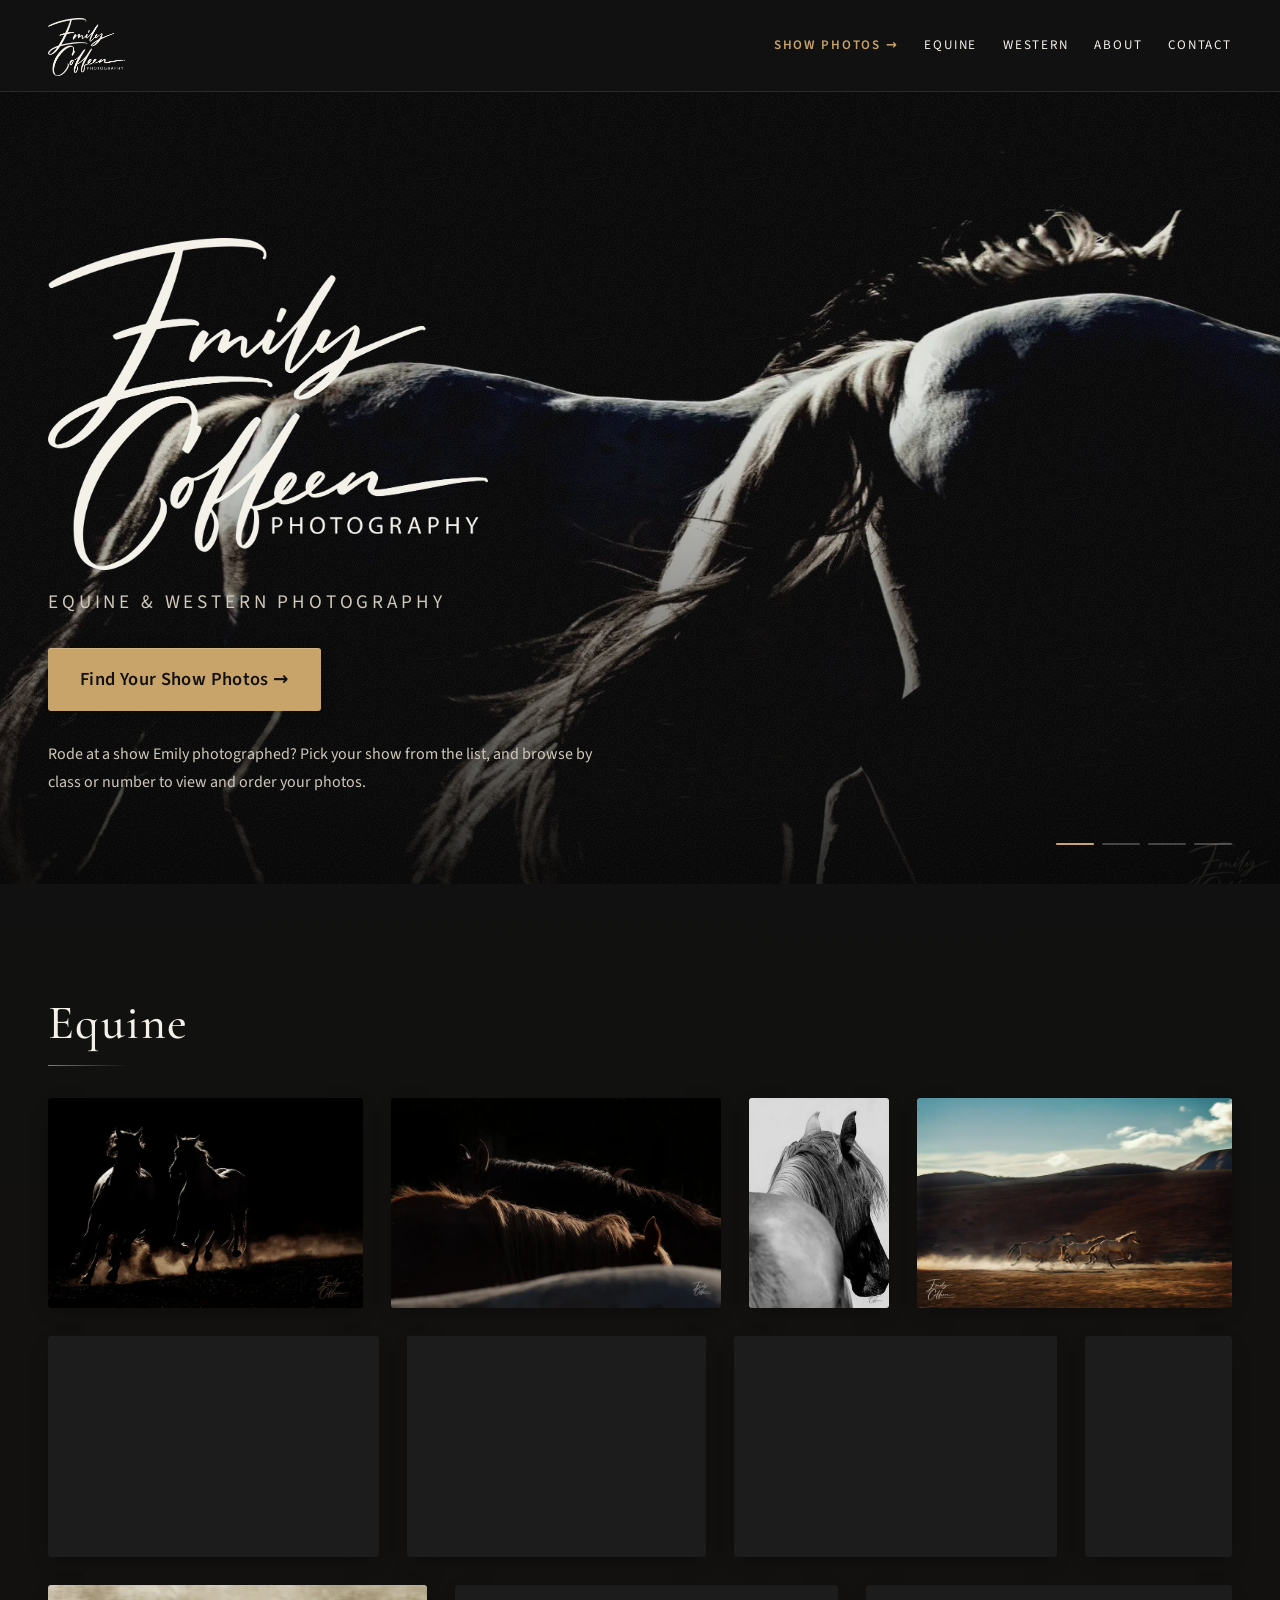
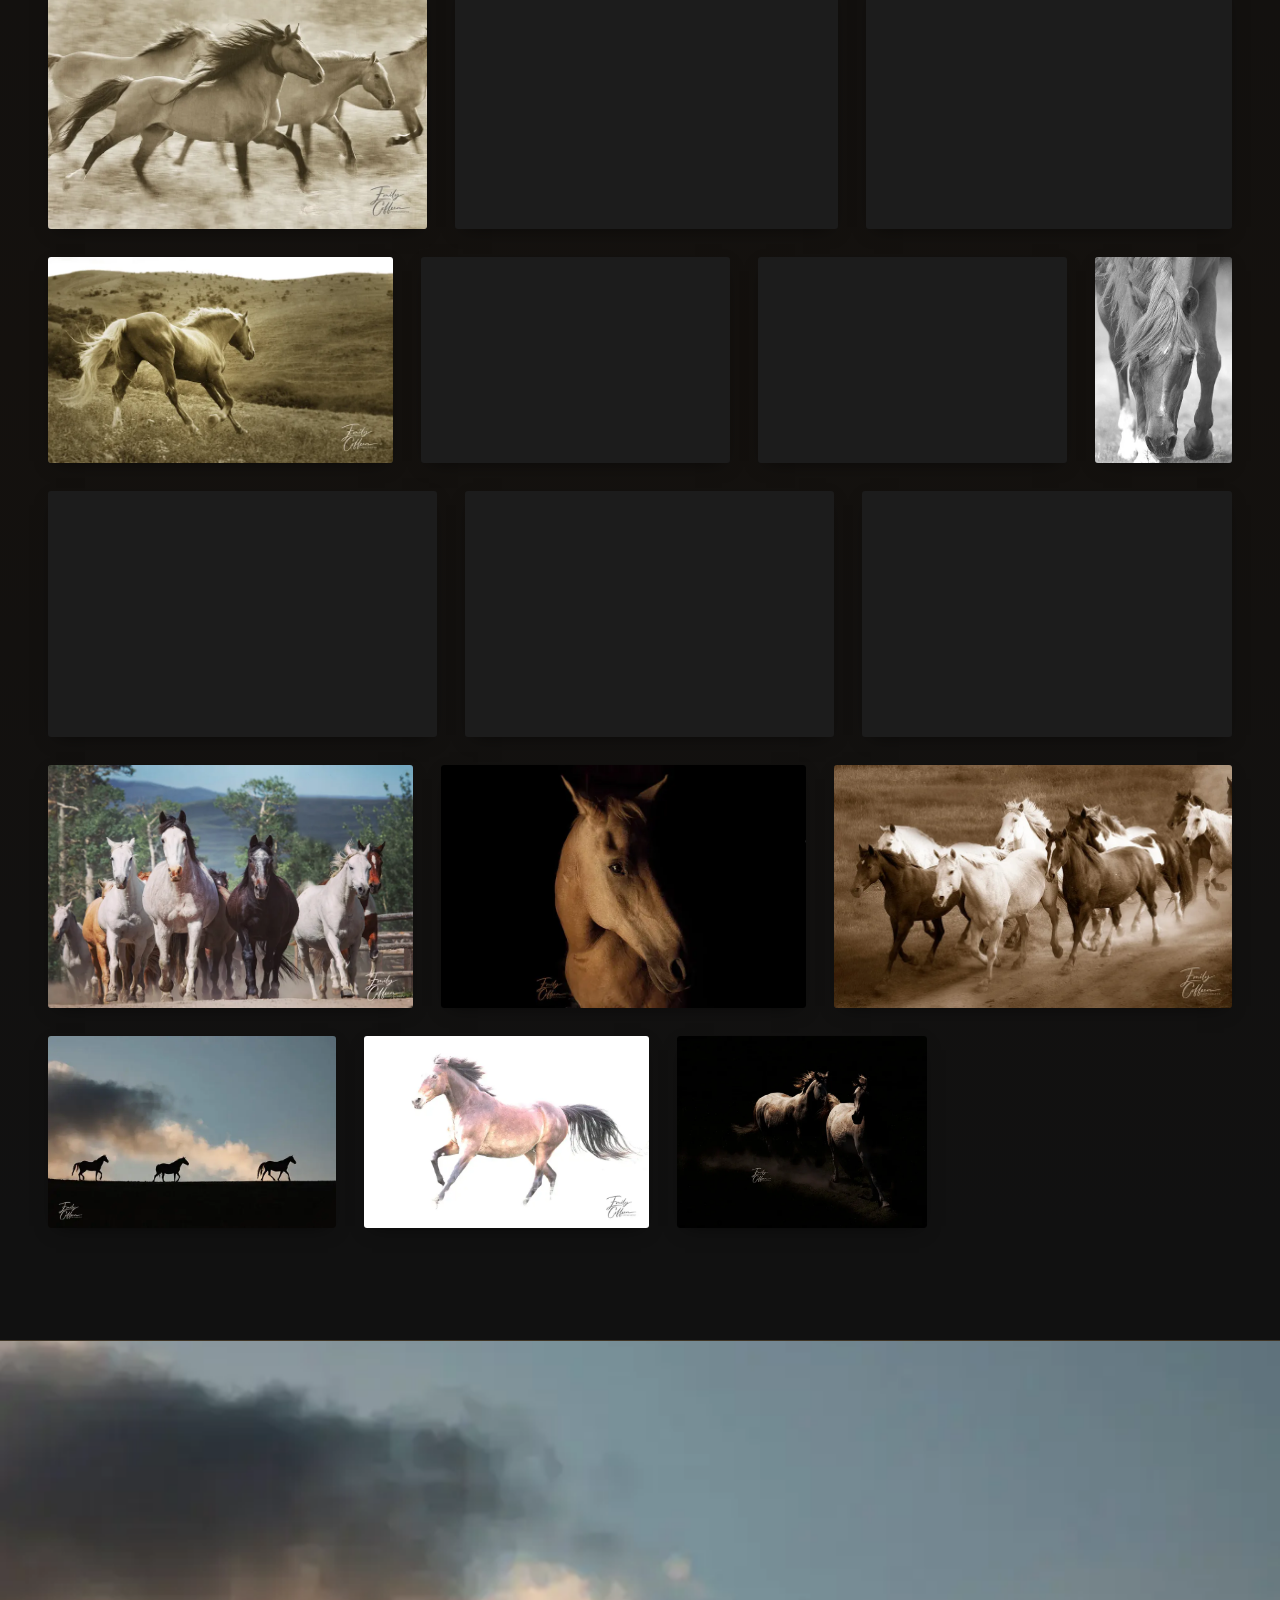
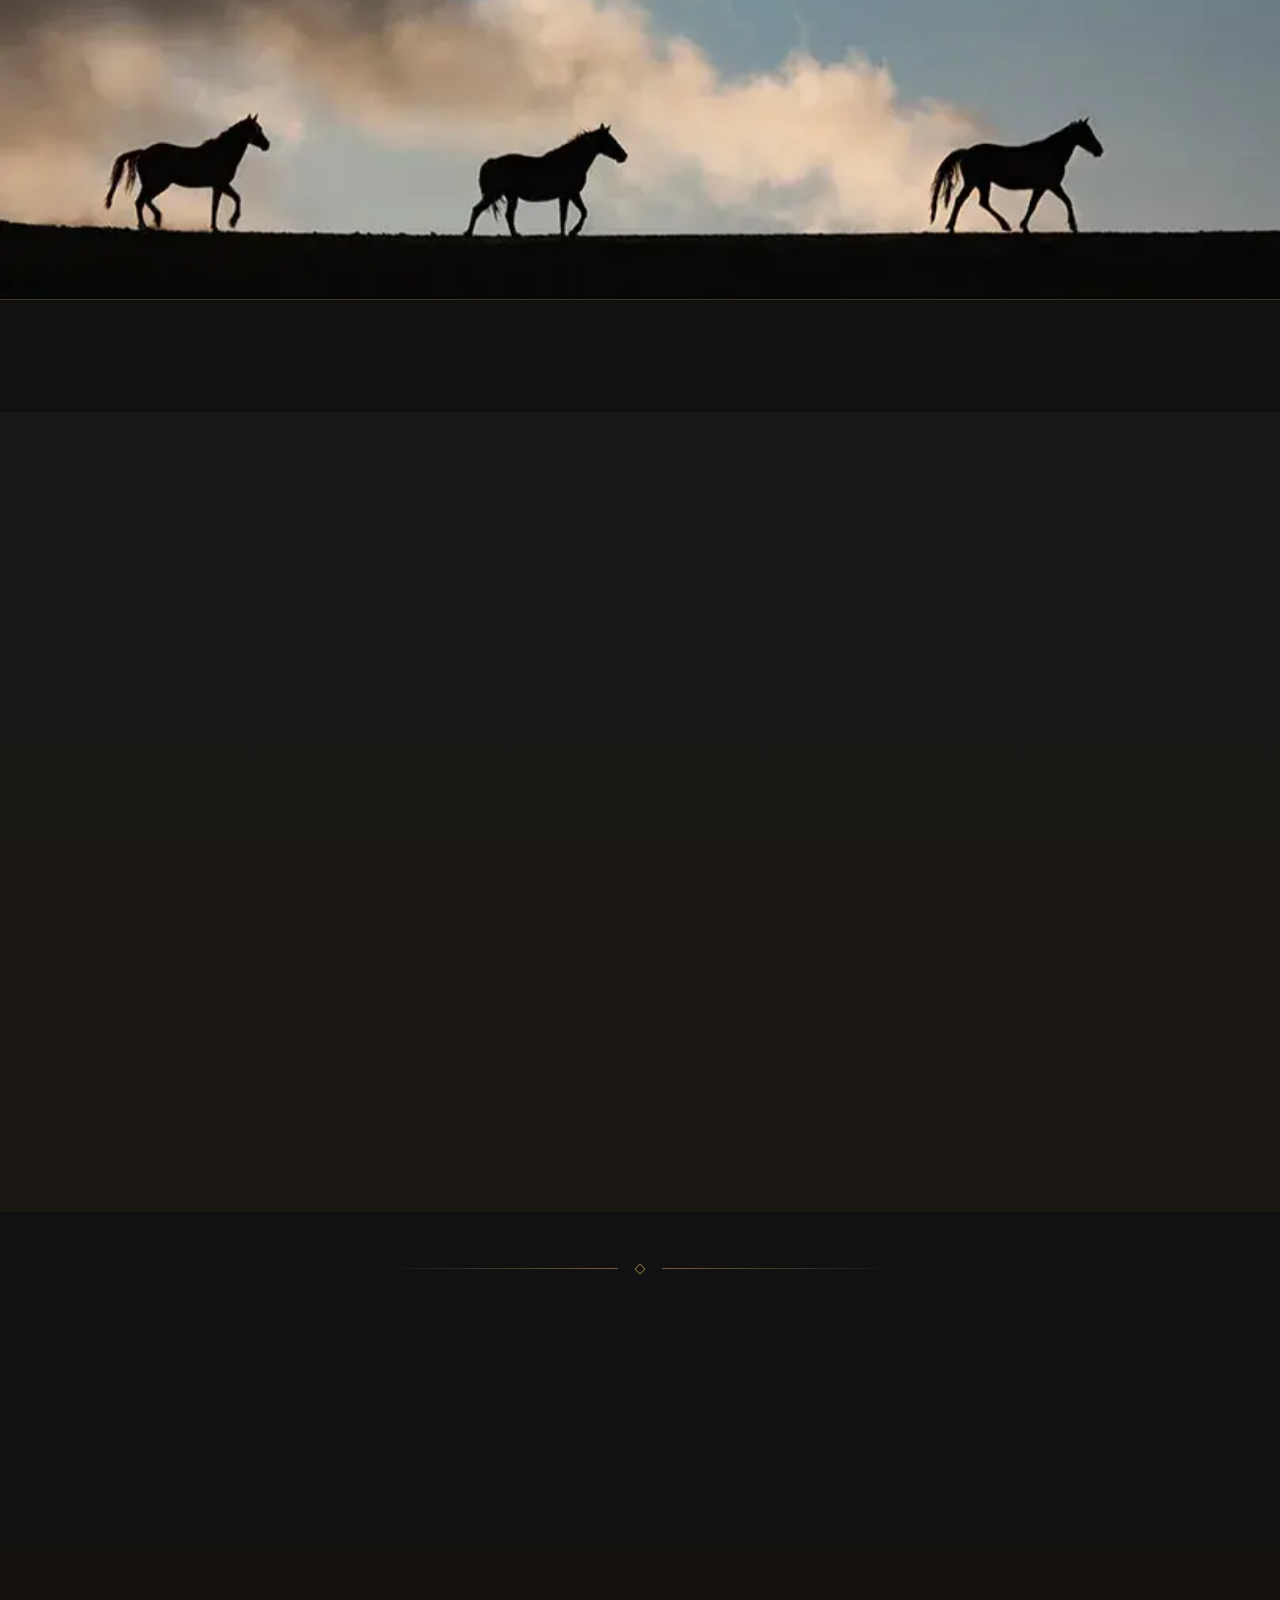
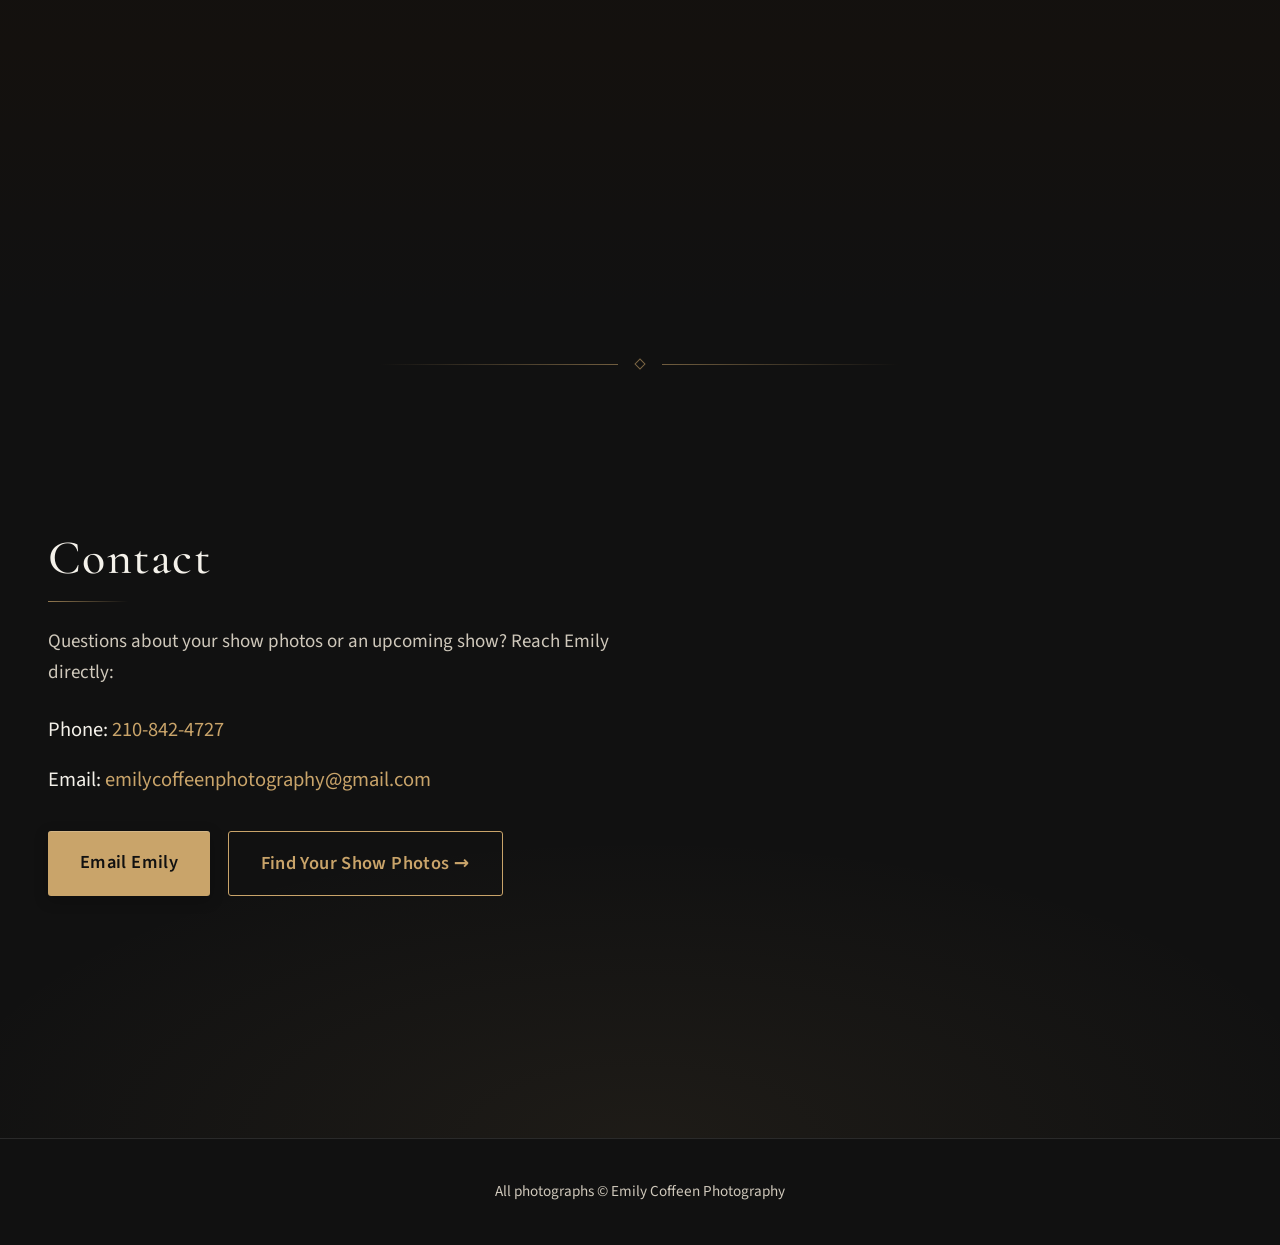
==== commit 70481567: "Use hero photo (equine-1) for share image; bust preview caches with ?v=2" ====
--- a/index.html
+++ b/index.html
@@ -5,11 +5,11 @@
 <meta name="description" content="Official horse show photographer. Find and order your show photos online, and view equine and western fine-art photography.">
 <link rel="canonical" href="https://ecoffeenphotography.com/">
 <meta property="og:type" content="website"><meta property="og:site_name" content="Emily Coffeen Photography"><meta property="og:title" content="Emily Coffeen Photography | Horse Show &amp; Equine Photography"><meta property="og:description" content="Official horse show photographer. Find and order your show photos online, and view equine and western fine-art photography."><meta property="og:url" content="https://ecoffeenphotography.com/">
-<meta property="og:image" content="https://ecoffeenphotography.com/og-image.jpg"><meta property="og:image:secure_url" content="https://ecoffeenphotography.com/og-image.jpg"><meta property="og:image:type" content="image/jpeg"><meta property="og:image:width" content="1200"><meta property="og:image:height" content="630"><meta property="og:image:alt" content="A rider on a bucking black horse in a rodeo arena, photographed by Emily Coffeen">
-<meta name="twitter:card" content="summary_large_image"><meta name="twitter:title" content="Emily Coffeen Photography | Horse Show &amp; Equine Photography"><meta name="twitter:description" content="Official horse show photographer. Find and order your show photos online, and view equine and western fine-art photography."><meta name="twitter:image" content="https://ecoffeenphotography.com/og-image.jpg"><meta name="twitter:image:alt" content="A rider on a bucking black horse in a rodeo arena, photographed by Emily Coffeen">
+<meta property="og:image" content="https://ecoffeenphotography.com/og-image.jpg?v=2"><meta property="og:image:secure_url" content="https://ecoffeenphotography.com/og-image.jpg?v=2"><meta property="og:image:type" content="image/jpeg"><meta property="og:image:width" content="1200"><meta property="og:image:height" content="630"><meta property="og:image:alt" content="Two horses backlit against a dark background, photographed by Emily Coffeen">
+<meta name="twitter:card" content="summary_large_image"><meta name="twitter:title" content="Emily Coffeen Photography | Horse Show &amp; Equine Photography"><meta name="twitter:description" content="Official horse show photographer. Find and order your show photos online, and view equine and western fine-art photography."><meta name="twitter:image" content="https://ecoffeenphotography.com/og-image.jpg?v=2"><meta name="twitter:image:alt" content="Two horses backlit against a dark background, photographed by Emily Coffeen">
 <link rel="icon" href="/favicon.ico" sizes="32x32"><link rel="icon" href="/img/icon-192.png?v=d8138a7503" type="image/png" sizes="192x192"><link rel="apple-touch-icon" href="/img/apple-touch-icon.png?v=021576311c"><meta name="theme-color" content="#111111"><meta name="color-scheme" content="dark"><meta name="apple-mobile-web-app-status-bar-style" content="black"><link rel="manifest" href="/site.webmanifest">
 <link rel="preload" href="/fonts/cormorant-latin.woff2?v=c47ff12887" as="font" type="font/woff2" crossorigin><link rel="preload" href="/fonts/sourcesans3-latin.woff2?v=9ef356ea55" as="font" type="font/woff2" crossorigin>
-<style id="css">@font-face{font-family:'Cormorant Garamond';font-style:normal;font-weight:500;font-display:swap;src:url(/fonts/cormorant-cyrillic-ext.woff2?v=ab67422bcb) format('woff2');unicode-range:U+0460-052F,U+1C80-1C8A,U+20B4,U+2DE0-2DFF,U+A640-A69F,U+FE2E-FE2F}@font-face{font-family:'Cormorant Garamond';font-style:normal;font-weight:500;font-display:swap;src:url(/fonts/cormorant-cyrillic.woff2?v=e1df04190d) format('woff2');unicode-range:U+0301,U+0400-045F,U+0490-0491,U+04B0-04B1,U+2116}@font-face{font-family:'Cormorant Garamond';font-style:normal;font-weight:500;font-display:swap;src:url(/fonts/cormorant-vietnamese.woff2?v=4694f51e41) format('woff2');unicode-range:U+0102-0103,U+0110-0111,U+0128-0129,U+0168-0169,U+01A0-01A1,U+01AF-01B0,U+0300-0301,U+0303-0304,U+0308-0309,U+0323,U+0329,U+1EA0-1EF9,U+20AB}@font-face{font-family:'Cormorant Garamond';font-style:normal;font-weight:500;font-display:swap;src:url(/fonts/cormorant-latin-ext.woff2?v=acc46a2a77) format('woff2');unicode-range:U+0100-02BA,U+02BD-02C5,U+02C7-02CC,U+02CE-02D7,U+02DD-02FF,U+0304,U+0308,U+0329,U+1D00-1DBF,U+1E00-1E9F,U+1EF2-1EFF,U+2020,U+20A0-20AB,U+20AD-20C4,U+2113,U+2C60-2C7F,U+A720-A7FF}@font-face{font-family:'Cormorant Garamond';font-style:normal;font-weight:500;font-display:swap;src:url(/fonts/cormorant-latin.woff2?v=c47ff12887) format('woff2');unicode-range:U+0000-00FF,U+0131,U+0152-0153,U+02BB-02BC,U+02C6,U+02DA,U+02DC,U+0304,U+0308,U+0329,U+2000-206F,U+20AC,U+2122,U+2191,U+2193,U+2212,U+2215,U+FEFF,U+FFFD}@font-face{font-family:'Cormorant Garamond';font-style:normal;font-weight:600;font-display:swap;src:url(/fonts/cormorant-cyrillic-ext.woff2?v=ab67422bcb) format('woff2');unicode-range:U+0460-052F,U+1C80-1C8A,U+20B4,U+2DE0-2DFF,U+A640-A69F,U+FE2E-FE2F}@font-face{font-family:'Cormorant Garamond';font-style:normal;font-weight:600;font-display:swap;src:url(/fonts/cormorant-cyrillic.woff2?v=e1df04190d) format('woff2');unicode-range:U+0301,U+0400-045F,U+0490-0491,U+04B0-04B1,U+2116}@font-face{font-family:'Cormorant Garamond';font-style:normal;font-weight:600;font-display:swap;src:url(/fonts/cormorant-vietnamese.woff2?v=4694f51e41) format('woff2');unicode-range:U+0102-0103,U+0110-0111,U+0128-0129,U+0168-0169,U+01A0-01A1,U+01AF-01B0,U+0300-0301,U+0303-0304,U+0308-0309,U+0323,U+0329,U+1EA0-1EF9,U+20AB}@font-face{font-family:'Cormorant Garamond';font-style:normal;font-weight:600;font-display:swap;src:url(/fonts/cormorant-latin-ext.woff2?v=acc46a2a77) format('woff2');unicode-range:U+0100-02BA,U+02BD-02C5,U+02C7-02CC,U+02CE-02D7,U+02DD-02FF,U+0304,U+0308,U+0329,U+1D00-1DBF,U+1E00-1E9F,U+1EF2-1EFF,U+2020,U+20A0-20AB,U+20AD-20C4,U+2113,U+2C60-2C7F,U+A720-A7FF}@font-face{font-family:'Cormorant Garamond';font-style:normal;font-weight:600;font-display:swap;src:url(/fonts/cormorant-latin.woff2?v=c47ff12887) format('woff2');unicode-range:U+0000-00FF,U+0131,U+0152-0153,U+02BB-02BC,U+02C6,U+02DA,U+02DC,U+0304,U+0308,U+0329,U+2000-206F,U+20AC,U+2122,U+2191,U+2193,U+2212,U+2215,U+FEFF,U+FFFD}@font-face{font-family:'Source Sans 3';font-style:normal;font-weight:400;font-display:swap;src:url(/fonts/sourcesans3-cyrillic-ext.woff2?v=8bc6726378) format('woff2');unicode-range:U+0460-052F,U+1C80-1C8A,U+20B4,U+2DE0-2DFF,U+A640-A69F,U+FE2E-FE2F}@font-face{font-family:'Source Sans 3';font-style:normal;font-weight:400;font-display:swap;src:url(/fonts/sourcesans3-cyrillic.woff2?v=d4a5d30218) format('woff2');unicode-range:U+0301,U+0400-045F,U+0490-0491,U+04B0-04B1,U+2116}@font-face{font-family:'Source Sans 3';font-style:normal;font-weight:400;font-display:swap;src:url(/fonts/sourcesans3-greek-ext.woff2?v=1a0a8e88d2) format('woff2');unicode-range:U+1F00-1FFF}@font-face{font-family:'Source Sans 3';font-style:normal;font-weight:400;font-display:swap;src:url(/fonts/sourcesans3-greek.woff2?v=50516cedb6) format('woff2');unicode-range:U+0370-0377,U+037A-037F,U+0384-038A,U+038C,U+038E-03A1,U+03A3-03FF}@font-face{font-family:'Source Sans 3';font-style:normal;font-weight:400;font-display:swap;src:url(/fonts/sourcesans3-vietnamese.woff2?v=f6a7c367a8) format('woff2');unicode-range:U+0102-0103,U+0110-0111,U+0128-0129,U+0168-0169,U+01A0-01A1,U+01AF-01B0,U+0300-0301,U+0303-0304,U+0308-0309,U+0323,U+0329,U+1EA0-1EF9,U+20AB}@font-face{font-family:'Source Sans 3';font-style:normal;font-weight:400;font-display:swap;src:url(/fonts/sourcesans3-latin-ext.woff2?v=c6ba61588d) format('woff2');unicode-range:U+0100-02BA,U+02BD-02C5,U+02C7-02CC,U+02CE-02D7,U+02DD-02FF,U+0304,U+0308,U+0329,U+1D00-1DBF,U+1E00-1E9F,U+1EF2-1EFF,U+2020,U+20A0-20AB,U+20AD-20C4,U+2113,U+2C60-2C7F,U+A720-A7FF}@font-face{font-family:'Source Sans 3';font-style:normal;font-weight:400;font-display:swap;src:url(/fonts/sourcesans3-latin.woff2?v=9ef356ea55) format('woff2');unicode-range:U+0000-00FF,U+0131,U+0152-0153,U+02BB-02BC,U+02C6,U+02DA,U+02DC,U+0304,U+0308,U+0329,U+2000-206F,U+20AC,U+2122,U+2191,U+2193,U+2212,U+2215,U+FEFF,U+FFFD}@font-face{font-family:'Source Sans 3';font-style:normal;font-weight:600;font-display:swap;src:url(/fonts/sourcesans3-cyrillic-ext.woff2?v=8bc6726378) format('woff2');unicode-range:U+0460-052F,U+1C80-1C8A,U+20B4,U+2DE0-2DFF,U+A640-A69F,U+FE2E-FE2F}@font-face{font-family:'Source Sans 3';font-style:normal;font-weight:600;font-display:swap;src:url(/fonts/sourcesans3-cyrillic.woff2?v=d4a5d30218) format('woff2');unicode-range:U+0301,U+0400-045F,U+0490-0491,U+04B0-04B1,U+2116}@font-face{font-family:'Source Sans 3';font-style:normal;font-weight:600;font-display:swap;src:url(/fonts/sourcesans3-greek-ext.woff2?v=1a0a8e88d2) format('woff2');unicode-range:U+1F00-1FFF}@font-face{font-family:'Source Sans 3';font-style:normal;font-weight:600;font-display:swap;src:url(/fonts/sourcesans3-greek.woff2?v=50516cedb6) format('woff2');unicode-range:U+0370-0377,U+037A-037F,U+0384-038A,U+038C,U+038E-03A1,U+03A3-03FF}@font-face{font-family:'Source Sans 3';font-style:normal;font-weight:600;font-display:swap;src:url(/fonts/sourcesans3-vietnamese.woff2?v=f6a7c367a8) format('woff2');unicode-range:U+0102-0103,U+0110-0111,U+0128-0129,U+0168-0169,U+01A0-01A1,U+01AF-01B0,U+0300-0301,U+0303-0304,U+0308-0309,U+0323,U+0329,U+1EA0-1EF9,U+20AB}@font-face{font-family:'Source Sans 3';font-style:normal;font-weight:600;font-display:swap;src:url(/fonts/sourcesans3-latin-ext.woff2?v=c6ba61588d) format('woff2');unicode-range:U+0100-02BA,U+02BD-02C5,U+02C7-02CC,U+02CE-02D7,U+02DD-02FF,U+0304,U+0308,U+0329,U+1D00-1DBF,U+1E00-1E9F,U+1EF2-1EFF,U+2020,U+20A0-20AB,U+20AD-20C4,U+2113,U+2C60-2C7F,U+A720-A7FF}@font-face{font-family:'Source Sans 3';font-style:normal;font-weight:600;font-display:swap;src:url(/fonts/sourcesans3-latin.woff2?v=9ef356ea55) format('woff2');unicode-range:U+0000-00FF,U+0131,U+0152-0153,U+02BB-02BC,U+02C6,U+02DA,U+02DC,U+0304,U+0308,U+0329,U+2000-206F,U+20AC,U+2122,U+2191,U+2193,U+2212,U+2215,U+FEFF,U+FFFD}:root{--bg:#111;--bg2:#181818;--fg:#f4f1ea;--mut:#cfc8bb;--acc:#c9a46a;--line:#2a2a2a;--hh:84px;--pad:clamp(1.25rem,4vw,3rem);--sec-y:clamp(4rem,9vw,7rem);--orn-y:calc((var(--sec-y) - 8px) / 2)}*{box-sizing:border-box}html.sm{scroll-behavior:smooth}@media(prefers-reduced-motion:reduce){html.sm{scroll-behavior:auto}}body{margin:0;background:var(--bg);color:var(--fg);font:400 19px/1.7 "Source Sans 3",system-ui,sans-serif;-webkit-font-smoothing:antialiased;overflow-x:hidden}img{max-width:100%}h1,h2,h3{font-family:"Cormorant Garamond",Georgia,serif;font-weight:600;line-height:1.15;margin:0 0 .5em}h2{font-size:clamp(2.1rem,4vw,3rem);letter-spacing:.01em}h2::after{content:"";display:block;width:56px;height:1px;background:var(--acc);margin-top:.9rem;opacity:.8}a{color:var(--acc);text-underline-offset:.18em}:focus-visible{outline:2px solid var(--acc);outline-offset:3px;border-radius:2px}.skip{position:absolute;left:-999px;top:0;background:var(--acc);color:#111;padding:.6rem 1rem;z-index:100;font-weight:600}.skip:focus{left:1rem;top:1rem}header{position:sticky;top:0;z-index:10;background:rgba(17,17,17,.94);-webkit-backdrop-filter:blur(8px);backdrop-filter:blur(8px);display:flex;flex-wrap:wrap;align-items:center;justify-content:space-between;gap:.4rem 1rem;padding:.9rem var(--pad);border-bottom:1px solid var(--line);transition:padding .3s ease}.brand{display:block;line-height:0;padding-top:4px}.brand img{display:block;height:58px;width:auto;transition:height .3s ease}header.shrink{padding-top:.45rem;padding-bottom:.45rem}header.shrink .brand img{height:44px}nav{display:flex;flex-wrap:wrap;align-items:center}nav a{white-space:nowrap;color:var(--fg);text-decoration:none;font-size:.82rem;letter-spacing:.14em;text-transform:uppercase;margin-left:1.6rem;padding:.35rem 0;border-bottom:1px solid transparent;transition:color .2s,border-color .2s}nav a:hover,nav a[aria-current]{color:var(--acc);border-bottom-color:rgba(201,164,106,.5)}nav .cta{color:var(--acc);font-weight:600}.hero{min-height:88vh;display:flex;align-items:flex-end;padding:0 var(--pad);background:#111 url(/img/equine-1.jpg?v=ce683e567d) center/cover;background-image:linear-gradient(to top,rgba(0,0,0,.88),rgba(0,0,0,.1) 62%),image-set(url(/img/equine-1-2000.webp?v=9d27d21d77) type("image/webp"),url(/img/equine-1.jpg?v=ce683e567d) type("image/jpeg"))}.hero .in{padding:3rem 0 4.5rem;max-width:900px}.hero h1{margin:0 0 1rem}.hlogo{width:min(440px,72vw);height:auto;display:block}.hero p.tag{font-size:1.2rem;letter-spacing:.2em;text-transform:uppercase;color:var(--mut);margin:0 0 1.8rem}.btn{display:inline-block;background:var(--acc);color:#111;font-weight:600;font-size:1.15rem;padding:1rem 2rem;border-radius:4px;text-decoration:none;transition:background .2s,transform .2s,box-shadow .2s}.btn:hover{background:#e0bd82;transform:translateY(-1px);box-shadow:0 6px 20px rgba(0,0,0,.35)}.btn.ghost{background:transparent;color:var(--acc);border:1px solid var(--acc)}.btn.ghost:hover{background:rgba(201,164,106,.12)}.hint{font-size:1rem;color:var(--mut);margin-top:1.2rem;max-width:34rem}section,#organizers{scroll-margin-top:var(--hh)}section{padding:var(--sec-y) var(--pad)}.wrap{max-width:1200px;margin:0 auto}.lead{color:var(--mut);max-width:42rem;margin:-.4rem 0 2rem}.grid{display:grid;grid-template-columns:repeat(auto-fill,minmax(300px,1fr));gap:clamp(14px,2vw,24px);margin-top:2rem}.g{display:block;overflow:hidden;border-radius:3px;background:#1c1c1c;position:relative}.g img{width:100%;height:auto;aspect-ratio:3/2;object-fit:cover;display:block;transition:transform .7s cubic-bezier(.2,.7,.2,1),filter .4s}.g::after{content:"";position:absolute;inset:0;box-shadow:inset 0 0 0 1px rgba(201,164,106,0);transition:box-shadow .4s}.g:focus-visible img{transform:scale(1.035);filter:brightness(1.06)}.g:focus-visible::after{box-shadow:inset 0 0 0 1px rgba(201,164,106,.55)}.about{display:grid;grid-template-columns:1fr 1.4fr;gap:clamp(2rem,5vw,4.5rem);align-items:center}.about img{width:100%;height:auto;border-radius:4px;display:block}.ph{border:1px dashed #666;padding:1rem 1.2rem;color:var(--mut);border-radius:4px}.tagph{font-size:.8rem;text-transform:uppercase;letter-spacing:.1em;color:#e8a24a}.alt{background:var(--bg2)}.cols{display:grid;grid-template-columns:1fr 1fr;gap:clamp(2rem,5vw,4.5rem)}.small{font-size:1rem}blockquote{margin:0 0 1rem;font-style:italic}.contact-lines{font-size:1.25rem;margin:1.5rem 0 2rem;list-style:none;padding:0}.contact-lines a{word-break:break-word}.actions{display:flex;flex-wrap:wrap;gap:1rem}footer{padding:2.5rem var(--pad);text-align:center;color:var(--mut);font-size:.95rem;border-top:1px solid var(--line)}#lb{position:fixed;inset:0;background:rgba(0,0,0,.95);display:none;align-items:center;justify-content:center;z-index:50;touch-action:pan-y}#lb.on{display:flex;animation:fd .25s ease}#lb img{max-width:92vw;max-height:86vh;object-fit:contain;box-shadow:0 10px 40px rgba(0,0,0,.6)}#lb button{position:absolute;background:rgba(17,17,17,.5);border:0;border-radius:50%;width:3.2rem;height:3.2rem;color:#fff;font-size:2.2rem;line-height:1;cursor:pointer;display:flex;align-items:center;justify-content:center}#lb button:focus-visible,#lb button:hover{color:var(--acc)}#x{top:1rem;right:1rem}#p{left:1rem;top:50%;transform:translateY(-50%)}#n{right:1rem;top:50%;transform:translateY(-50%)}#lbc{position:absolute;bottom:1rem;left:0;right:0;text-align:center;color:var(--mut);font-size:.9rem}@keyframes fd{from{opacity:0}to{opacity:1}}.js .rv{opacity:0;transform:translateY(18px);transition:opacity .8s ease,transform .8s ease}.js .rv.in{opacity:1;transform:none}@media(prefers-reduced-motion:reduce){.js .rv{opacity:1;transform:none;transition:none}.g img,.btn,header,.brand img{transition:none}#lb.on{animation:none}}.cards{display:grid;grid-template-columns:repeat(auto-fill,minmax(290px,1fr));gap:clamp(14px,2vw,24px);margin-top:2rem}.card{display:block;background:#1a1a1a;border:1px solid var(--line);border-radius:6px;overflow:hidden;color:var(--fg);text-decoration:none;transition:border-color .25s,transform .25s}.card:focus-visible{border-color:var(--acc);transform:translateY(-2px)}.card img{width:100%;height:auto;aspect-ratio:3/2;object-fit:cover;display:block;background:#222}.card div{padding:.9rem 1.1rem 1.1rem}.card h3{font-size:1.45rem;margin:0}.card span{font-size:.9rem;color:var(--acc)}.back{display:inline-block;margin-bottom:1.2rem;font-size:1.05rem}@media(max-width:760px){:root{--pad:1.25rem}header{flex-direction:column;justify-content:center;padding:.8rem .5rem .3rem;gap:.15rem}.brand{align-self:flex-start;margin-left:.75rem}.brand img{height:50px}header.shrink .brand img{height:38px}header.shrink{padding:.4rem .5rem .1rem}nav{justify-content:center;flex-wrap:nowrap;width:100%}nav a{margin:0 .45rem;font-size:.66rem;letter-spacing:.08em;padding:.45rem 0}.about,.cols{grid-template-columns:1fr}.grid{grid-template-columns:1fr;gap:16px}.hero{min-height:78vh}.cards{grid-template-columns:1fr;gap:16px}.btn{font-size:1.05rem;padding:.9rem 1.5rem}#lb button{width:2.6rem;height:2.6rem;font-size:1.8rem}#p{left:.3rem}#n{right:.3rem}}@media(min-width:480px) and (max-width:760px){.grid,.cards{grid-template-columns:1fr 1fr;gap:14px}.card h3{font-size:1.15rem}.card div{padding:.6rem .7rem .8rem}}@media(max-width:360px){nav a{margin:0 .3rem;font-size:.6rem;letter-spacing:.05em}}h3{font-size:1.7rem}ul.ph{padding-left:2.2rem}ul.ph li.tagph{margin-left:-1rem}.grid.two{grid-template-columns:repeat(2,1fr)}@media(max-width:479px){.grid.two{grid-template-columns:1fr}.hero p.tag{font-size:.95rem;letter-spacing:.14em}}#contact{min-height:calc(100vh - var(--hh) - 90px)}body{animation:pgin .8s ease-out both}@keyframes pgin{from{opacity:0}to{opacity:1}}.hero{background-position:center calc(50% + var(--py,0px))}.card{transition:border-color .25s,transform .3s ease,box-shadow .3s ease}.card:focus-visible{transform:translateY(-6px);box-shadow:0 14px 30px rgba(0,0,0,.55)}@media(prefers-reduced-motion:reduce){body{animation:none}.hero{background-position:center}.card:hover,.card:focus-visible{transform:none}}.nowrap{white-space:nowrap}.hero{position:relative;overflow:hidden;isolation:isolate}.hero .in{position:relative;z-index:2}.hs{position:absolute;inset:0;z-index:0;transform:translate3d(0,var(--py,0px),0)}.hs::after{content:"";position:absolute;inset:0;z-index:3;background:linear-gradient(to top,rgba(0,0,0,.88),rgba(0,0,0,.1) 62%)}.hs i{position:absolute;inset:0;background:center/cover no-repeat;opacity:0;transition:opacity 1.5s ease}.hs i.on{opacity:1;animation:kb 7.5s linear both}.hs i.out{opacity:0;animation:kb 7.5s linear both}@keyframes kb{from{transform:scale(1)}to{transform:scale(1.07)}}.grid,.grid.two{display:flex;flex-wrap:wrap;gap:clamp(16px,2.2vw,28px)}.grid::after{content:"";flex:999 1 0}.grid .g{flex:var(--ar,1.5) 1 calc(var(--ar,1.5) * clamp(170px,15vw,250px));min-width:0}.grid.two .g{flex-basis:calc(var(--ar,1.5) * clamp(220px,22vw,330px))}.g img{aspect-ratio:auto;height:100%;object-fit:cover}h2::after{width:80px;background:linear-gradient(90deg,var(--acc),rgba(201,164,106,0));opacity:.7}h2{font-weight:500;letter-spacing:.03em}.orn{display:flex;align-items:center;justify-content:center;gap:1.15rem;max-width:1200px;margin:0 auto;padding:var(--orn-y) var(--pad);color:var(--acc);opacity:.58}.orn::before,.orn::after{content:"";flex:1;max-width:240px;height:1px;background:linear-gradient(90deg,transparent,rgba(201,164,106,.9))}.orn::after{transform:scaleX(-1)}.orn span{transform:rotate(45deg);display:block;width:8px;height:8px;border:1px solid currentColor;flex-shrink:0;box-sizing:border-box}.strip{position:relative;overflow:hidden;height:clamp(220px,46vw,560px);background:#111;border-top:1px solid rgba(201,164,106,.25);border-bottom:1px solid rgba(201,164,106,.25);box-shadow:inset 0 30px 40px -20px #111,inset 0 -30px 40px -20px #181818}.strip::before{content:"";position:absolute;inset:-18% 0;z-index:-1;background:url(/img/equine-23-2000.webp?v=10ad2c30af) center/cover;transform:translate3d(0,var(--sy,0px),0)}.strip{isolation:isolate}#lb img{transition:opacity .3s ease,transform .3s ease}#lb.on img{animation:zi .4s cubic-bezier(.2,.7,.2,1)}#lb img.sw{opacity:0;transform:translateX(var(--dx,0))}@keyframes zi{from{opacity:0;transform:scale(.94)}to{opacity:1;transform:none}}#lb{touch-action:none}@media(max-width:760px){.grid .g,.grid.two .g{flex:1 1 100%}.grid{gap:22px}.strip{height:clamp(200px,58vw,320px)}}@media(prefers-reduced-motion:reduce){.hs i{transition:none;animation:none!important}.strip::before{transform:none}.hs{transform:none}#lb.on img{animation:none}#lb img{transition:none}}.hero{background-position:center!important;min-height:88svh}.hs,.strip::before{will-change:transform;backface-visibility:hidden}@media(max-width:760px){.hero{min-height:78svh}}.js .g img{opacity:0;filter:blur(14px);transform:scale(1.04);transition:opacity .9s ease,filter 1.1s ease,transform .7s cubic-bezier(.2,.7,.2,1)}.js .g.ld img{opacity:1;filter:none;transform:none}.js .g.ld:focus-visible img{transform:scale(1.035);filter:brightness(1.06)}.hero p.quote{font-family:"Cormorant Garamond",Georgia,serif;font-style:italic;font-size:clamp(1.15rem,2.2vw,1.5rem);line-height:1.4;color:var(--fg);opacity:.88;max-width:30rem;margin:-1rem 0 1.8rem;padding-left:1rem;border-left:1px solid rgba(201,164,106,.6)}.js .hero .in>*{animation:hin 1.1s cubic-bezier(.2,.7,.2,1) both}.js .hero .in>:nth-child(2){animation-delay:.15s}.js .hero .in>:nth-child(3){animation-delay:.3s}.js .hero .in>:nth-child(4){animation-delay:.45s}.js .hero .in>:nth-child(5){animation-delay:.6s}@keyframes hin{from{opacity:0;transform:translateY(14px)}to{opacity:1;transform:none}}nav a.act{color:var(--acc);border-bottom-color:rgba(201,164,106,.5)}.totop{position:fixed;right:clamp(14px,3vw,28px);bottom:clamp(14px,3vw,28px);z-index:20;width:46px;height:46px;border-radius:50%;display:flex;align-items:center;justify-content:center;color:var(--acc);background:rgba(17,17,17,.82);border:1px solid rgba(201,164,106,.45);-webkit-backdrop-filter:blur(6px);backdrop-filter:blur(6px);opacity:0;visibility:hidden;transform:translateY(10px);transition:opacity .35s,transform .35s,visibility .35s,background .2s}.totop.on{opacity:1;visibility:visible;transform:none}.totop:hover{background:rgba(201,164,106,.16)}:focus-visible{outline:2px solid var(--acc);outline-offset:4px;border-radius:3px;box-shadow:0 0 0 6px rgba(201,164,106,.18)}.g:focus-visible,.card:focus-visible{outline-offset:3px}.vh{position:absolute;width:1px;height:1px;overflow:hidden;clip:rect(0 0 0 0);white-space:nowrap}.filter{display:flex;flex-wrap:wrap;align-items:center;gap:.6rem 1rem;margin:1.5rem 0 .5rem}.filter input{flex:1 1 260px;max-width:440px;min-width:0;font:inherit;font-size:1rem;color:var(--fg);background:#1a1a1a;border:1px solid var(--line);border-radius:4px;padding:.75rem 1rem;transition:border-color .2s}.filter input:focus{border-color:var(--acc);outline:none;box-shadow:0 0 0 4px rgba(201,164,106,.18)}.filter input::placeholder{color:#8d877c}#qc{font-size:.9rem;color:var(--mut)}.none{grid-column:1/-1;color:var(--mut)}.card img{transition:transform .7s cubic-bezier(.2,.7,.2,1),filter .4s}.card{position:relative}.card:focus-visible img{transform:scale(1.04);filter:brightness(1.06)}.card:first-of-type::before{content:"Newest";position:absolute;top:.75rem;left:.75rem;z-index:2;background:var(--acc);color:#111;font-size:.7rem;font-weight:600;letter-spacing:.14em;text-transform:uppercase;padding:.25rem .6rem;border-radius:2px}.cards.f .card:first-of-type::before{display:none}.card picture{display:block;overflow:hidden}.nf{position:relative;isolation:isolate;overflow:hidden;min-height:72svh;display:flex;align-items:center;text-align:center;background:#111}.nf::before{content:"";position:absolute;inset:0;z-index:-2;background:#111 url(/img/equine-14.jpg?v=6fd43fc59f) center/cover;background-image:image-set(url(/img/equine-14-2000.webp?v=0b5afe5485) type("image/webp"),url(/img/equine-14.jpg?v=6fd43fc59f) type("image/jpeg"));opacity:.42}.nf::after{content:"";position:absolute;inset:0;z-index:-1;background:radial-gradient(ellipse at 50% 40%,rgba(17,17,17,.55),rgba(17,17,17,.92) 75%),linear-gradient(to bottom,rgba(17,17,17,.6),transparent 30%,transparent 70%,#111)}.nf .wrap{max-width:640px}.nf-k{font-family:"Cormorant Garamond",Georgia,serif;font-size:clamp(5rem,16vw,9rem);line-height:1;color:var(--acc);opacity:.35;margin:0 0 .6rem}.nf h1{font-size:clamp(2rem,5vw,3rem);font-weight:500}.nf .orn{margin:1.2rem auto 1.5rem}.nf-t{color:var(--mut)}@media(prefers-reduced-motion:reduce){.js .g img{transition:none;filter:none;transform:none;opacity:1}.js .hero .in>*{animation:none}.totop{transition:none}.card:hover img{transform:none}}[hidden]{display:none!important}::selection{background:rgba(201,164,106,.85);color:#111}html{scrollbar-color:#4a4134 #0d0d0d}::-webkit-scrollbar{width:11px}::-webkit-scrollbar-track{background:#0d0d0d}::-webkit-scrollbar-thumb{background:#3a342b;border-radius:6px;border:3px solid #0d0d0d}::-webkit-scrollbar-thumb:hover{background:#6b5a3e}#equine,#about{background:linear-gradient(180deg,#111 0%,#14110e 55%,#111 100%)}.alt{background:linear-gradient(180deg,#181818 0%,#1b1712 100%)}#contact{background:radial-gradient(ellipse 80% 60% at 50% 100%,rgba(201,164,106,.07),transparent 70%),#111}.sp{position:fixed;top:0;left:0;right:0;height:2px;z-index:40;pointer-events:none;background:linear-gradient(90deg,rgba(201,164,106,.4),#c9a46a 60%,#f0d39c);transform-origin:0 50%;transform:scaleX(var(--sp,0));box-shadow:0 0 8px rgba(201,164,106,.5)}header{transition:padding .45s cubic-bezier(.2,.7,.2,1),background-color .45s ease,box-shadow .45s ease,border-color .45s ease}.brand img{transition:height .45s cubic-bezier(.2,.7,.2,1)}header.shrink{background:rgba(13,13,13,.97);box-shadow:0 8px 24px -12px rgba(0,0,0,.7);border-bottom-color:rgba(201,164,106,.18)}.hero::after{content:"";position:absolute;inset:0;z-index:1;pointer-events:none;background:radial-gradient(ellipse 120% 90% at 50% 40%,transparent 55%,rgba(0,0,0,.55) 100%),url("data:image/svg+xml,%3Csvg xmlns='http://www.w3.org/2000/svg' width='160' height='160'%3E%3Cfilter id='n'%3E%3CfeTurbulence type='fractalNoise' baseFrequency='.9' numOctaves='2' stitchTiles='stitch'/%3E%3CfeColorMatrix values='0 0 0 0 .5 0 0 0 0 .5 0 0 0 0 .5 0 0 0 .55 0'/%3E%3C/filter%3E%3Crect width='100%25' height='100%25' filter='url(%23n)'/%3E%3C/svg%3E");opacity:.25}.hero::after{background-blend-mode:normal}.hsd{position:absolute;z-index:3;right:var(--pad);bottom:clamp(1.4rem,4vw,2.4rem);display:flex;gap:8px;pointer-events:none}.hsd b{display:block;width:clamp(22px,3vw,38px);height:2px;background:rgba(244,241,234,.25);overflow:hidden;border-radius:1px}.hsd b::after{content:"";display:block;height:100%;background:var(--acc);transform-origin:0 50%;transform:scaleX(0)}.hsd b.on::after{animation:hsp 6s linear forwards}@keyframes hsp{to{transform:scaleX(1)}}.btn{position:relative;overflow:hidden;isolation:isolate;letter-spacing:.02em;border-radius:3px;box-shadow:0 1px 0 rgba(255,255,255,.18) inset,0 4px 14px rgba(0,0,0,.25);transition:background .3s,transform .3s cubic-bezier(.2,.7,.2,1),box-shadow .3s,color .3s}.btn::after{content:"";position:absolute;z-index:-1;top:0;bottom:0;left:-60%;width:45%;background:linear-gradient(100deg,transparent,rgba(255,240,210,.55),transparent);transform:skewX(-20deg) translateX(0);transition:transform .8s cubic-bezier(.2,.7,.2,1);pointer-events:none}.btn:hover::after,.btn:focus-visible::after{transform:skewX(-20deg) translateX(420%)}.btn:hover{transform:translateY(-2px);box-shadow:0 1px 0 rgba(255,255,255,.2) inset,0 10px 26px rgba(0,0,0,.4),0 0 0 1px rgba(201,164,106,.35)}.btn.ghost{box-shadow:none}.btn.ghost::after{background:linear-gradient(100deg,transparent,rgba(201,164,106,.3),transparent)}.btn.ghost:hover{box-shadow:0 10px 26px rgba(0,0,0,.4),0 0 18px rgba(201,164,106,.18)}.g{box-shadow:0 6px 18px -8px rgba(0,0,0,.6);transition:box-shadow .5s ease}.g:focus-visible{box-shadow:0 18px 40px -14px rgba(0,0,0,.8),0 0 0 1px rgba(201,164,106,.2)}.g::after{background:linear-gradient(180deg,rgba(201,164,106,0) 60%,rgba(201,164,106,.08));opacity:0;transition:box-shadow .4s,opacity .5s}.g:focus-visible::after{opacity:1;box-shadow:inset 0 0 0 1px rgba(201,164,106,.6)}.card{background:linear-gradient(180deg,#1c1c1c,#171615);border-color:#262420}.card::after{content:"";position:absolute;left:0;right:0;top:0;height:1px;background:linear-gradient(90deg,transparent,rgba(201,164,106,.8),transparent);opacity:0;transition:opacity .4s}.card:focus-visible::after{opacity:1}.card:focus-visible{border-color:rgba(201,164,106,.6);box-shadow:0 18px 36px -12px rgba(0,0,0,.7),0 0 24px -8px rgba(201,164,106,.25)}.card h3{transition:color .3s}.card:focus-visible h3{color:#f0d39c}#lb{background:rgba(8,8,8,.8);-webkit-backdrop-filter:blur(16px) saturate(.8);backdrop-filter:blur(16px) saturate(.8)}#lb img{border-radius:2px;box-shadow:0 24px 70px rgba(0,0,0,.75),0 0 0 1px rgba(201,164,106,.12)}#lb button{background:rgba(17,17,17,.45);border:1px solid rgba(201,164,106,.25);-webkit-backdrop-filter:blur(6px);backdrop-filter:blur(6px);transition:color .2s,border-color .2s,background .2s}#lb button:hover,#lb button:focus-visible{border-color:rgba(201,164,106,.7);background:rgba(17,17,17,.7)}#lbc{letter-spacing:.2em;font-size:.8rem}.lead{margin-bottom:2.4rem}.contact-lines{line-height:1.55}#contact{display:flex;align-items:center;border-top:none!important;box-shadow:none;outline:none}#contact .contact-inner{width:100%}#contact .contact-lead{color:var(--mut);max-width:38rem;margin:0 0 .25rem;line-height:1.65}#contact .contact-lines{display:flex;flex-direction:column;gap:clamp(.85rem,2vw,1.15rem);margin:1.6rem 0 2.15rem;font-size:clamp(1.05rem,2.4vw,1.28rem)}#contact .contact-lines li{margin:0;padding:0}#contact .contact-lines a{color:var(--acc);text-decoration:none;border-bottom:1px solid transparent;padding-bottom:1px;transition:border-color .25s ease,color .25s ease;word-break:break-word}#contact .contact-lines a:hover,#contact .contact-lines a:focus-visible{border-bottom-color:rgba(201,164,106,.55);color:#e0bd82}#contact .actions{margin-top:.15rem;gap:1rem 1.1rem}@media(max-width:760px){#contact .contact-lines{font-size:clamp(1rem,4.2vw,1.15rem);gap:.95rem}#contact .contact-lines .nowrap{font-size:clamp(.78rem,3.6vw,1rem);display:inline-block;max-width:100%}#contact .actions{flex-direction:column;align-items:stretch}#contact .actions .btn{text-align:center}}@media(prefers-reduced-motion:reduce){.hsd{display:none}.btn::after{display:none}.btn,.g,.card::after,header,.brand img{transition:none}}.hero h1{position:relative;width:min(440px,72vw)}.hero h1::after{content:"";position:absolute;inset:0;pointer-events:none;-webkit-mask:url(/img/logo-light.png?v=84d350d85c) center/100% 100% no-repeat;mask:url(/img/logo-light.png?v=84d350d85c) center/100% 100% no-repeat;background:linear-gradient(105deg,transparent 35%,rgba(232,196,120,.0) 40%,rgba(240,205,130,.85) 50%,rgba(232,196,120,0) 60%,transparent 65%) no-repeat;background-size:250% 100%;background-position:150% 0;animation:lshim 7s ease-in-out 1.6s infinite}@keyframes lshim{0%{background-position:150% 0}45%,100%{background-position:-50% 0}}@media(prefers-reduced-motion:reduce){.hero h1::after{animation:none;display:none}}#instagram{background-color:#111;background-image:linear-gradient(180deg,#111 0%,#14110e 50%,#111 100%);border:none;border-bottom:none;box-shadow:none}#instagram[hidden]+.orn-after-ig{display:none!important}#instagram .ig-head{display:flex;flex-wrap:wrap;align-items:baseline;justify-content:space-between;gap:.6rem 1.5rem;margin-bottom:.35rem}#instagram .ig-head h2{margin-bottom:0}#instagram .ig-head h2::after{margin-top:.7rem}#instagram .ig-more{font-size:.9rem;letter-spacing:.08em;text-decoration:none;color:var(--mut);border-bottom:1px solid transparent;transition:color .2s,border-color .2s}#instagram .ig-more:hover,#instagram .ig-more:focus-visible{color:var(--acc);border-bottom-color:rgba(201,164,106,.45)}.orn-after-ig{padding-top:var(--orn-y);padding-bottom:var(--orn-y);border:none;box-shadow:none;background:#111}.ig-scroller{margin-top:1.6rem;margin-left:calc(var(--pad) * -1);margin-right:calc(var(--pad) * -1);padding-left:var(--pad);padding-right:var(--pad);overflow-x:auto;overflow-y:hidden;-webkit-overflow-scrolling:touch;scroll-snap-type:x mandatory;scrollbar-width:thin;scrollbar-color:#3a342b transparent;overscroll-behavior-x:contain}.ig-scroller::-webkit-scrollbar{height:8px}.ig-scroller::-webkit-scrollbar-thumb{background:#3a342b;border-radius:4px}.ig-row{display:flex;gap:clamp(10px,1.4vw,16px);width:max-content;padding:.2rem 0 .55rem}.ig-tile{position:relative;flex:0 0 auto;width:clamp(132px,16vw,168px);aspect-ratio:4/5;border-radius:3px;overflow:hidden;background:#1c1c1c;scroll-snap-align:start;text-decoration:none;color:inherit;box-shadow:0 6px 18px -8px rgba(0,0,0,.6);transition:transform .35s cubic-bezier(.2,.7,.2,1),box-shadow .4s ease}.ig-tile img{width:100%;height:100%;object-fit:cover;display:block;transition:transform .7s cubic-bezier(.2,.7,.2,1),filter .4s,opacity .8s ease;opacity:0}.ig-tile.ld img{opacity:1}.ig-tile::after{content:"";position:absolute;inset:0;box-shadow:inset 0 0 0 1px rgba(201,164,106,0);background:linear-gradient(180deg,rgba(201,164,106,0) 55%,rgba(201,164,106,.1));opacity:0;transition:box-shadow .35s,opacity .4s;pointer-events:none}.ig-tile:focus-visible{transform:translateY(-4px);box-shadow:0 16px 32px -12px rgba(0,0,0,.75),0 0 0 1px rgba(201,164,106,.25)}.ig-tile:focus-visible img{transform:scale(1.04);filter:brightness(1.06)}.ig-tile:focus-visible::after{opacity:1;box-shadow:inset 0 0 0 1px rgba(201,164,106,.6)}.js .ig-tile{opacity:0;transform:translateY(12px);transition:opacity .7s ease,transform .7s ease,box-shadow .4s ease}.js .ig-tile.in{opacity:1;transform:none}.js .ig-tile.in:focus-visible{transform:translateY(-4px)}@media(max-width:760px){.ig-tile{width:clamp(148px,42vw,200px)}.ig-scroller{scroll-padding-left:var(--pad)}}@media(prefers-reduced-motion:reduce){.ig-tile,.ig-tile img,.js .ig-tile{transition:none}.js .ig-tile{opacity:1;transform:none}.ig-tile:hover,.ig-tile:focus-visible,.js .ig-tile.in:hover,.js .ig-tile.in:focus-visible{transform:none}.ig-tile:hover img{transform:none}}section:has(+ .orn),section:has(+ .orn-after-ig),section:has(+ .strip),#equine:has(+ .strip),#western:has(+ .orn),#about:has(+ .orn),#instagram:has(+ .orn-after-ig){padding-bottom:0}.orn + section,.orn + #about,.orn + #instagram,.orn-after-ig + section,.orn-after-ig + #contact,.strip + section,.strip + #western{padding-top:0}#instagram[hidden] ~ #contact{padding-top:0}.strip{margin-block:var(--sec-y)}@media(max-width:760px){:root{--sec-y:clamp(3.25rem,12vw,5rem)}}:root{color-scheme:dark}@media(hover:hover){.g:hover{box-shadow:0 18px 40px -14px rgba(0,0,0,.8),0 0 0 1px rgba(201,164,106,.2)}.g:hover::after{opacity:1;box-shadow:inset 0 0 0 1px rgba(201,164,106,.6)}.card:hover{border-color:rgba(201,164,106,.6);box-shadow:0 18px 36px -12px rgba(0,0,0,.7),0 0 24px -8px rgba(201,164,106,.25)}.card:hover::after{opacity:1}.card:hover h3{color:#f0d39c}.ig-tile:hover{box-shadow:0 16px 32px -12px rgba(0,0,0,.75),0 0 0 1px rgba(201,164,106,.25)}.ig-tile:hover::after{opacity:1;box-shadow:inset 0 0 0 1px rgba(201,164,106,.6)}}@media(hover:hover) and (prefers-reduced-motion:no-preference){.js .g.ld:hover img,.g:hover img{transform:scale(1.035);filter:brightness(1.06)}.card:hover{transform:translateY(-6px)}.card:hover img{transform:scale(1.04);filter:brightness(1.06)}.ig-tile:hover,.js .ig-tile.in:hover{transform:translateY(-4px)}.ig-tile:hover img{transform:scale(1.04);filter:brightness(1.06)}}@media(hover:none){.btn:hover{transform:none}.btn:hover::after{transform:skewX(-20deg) translateX(0)}}.ig-tile.sk{pointer-events:none;background:#1a1816;opacity:1!important;transform:none!important;box-shadow:none}.ig-tile.sk::before{content:"";position:absolute;inset:0;background:linear-gradient(100deg,transparent 20%,rgba(201,164,106,.07) 45%,rgba(244,241,234,.06) 50%,rgba(201,164,106,.07) 55%,transparent 80%);background-size:250% 100%;animation:igsk 1.6s ease-in-out infinite}@keyframes igsk{from{background-position:120% 0}to{background-position:-120% 0}}@media(prefers-reduced-motion:reduce){.ig-tile.sk::before{animation:none}}.filter .qw{position:relative;flex:1 1 260px;max-width:440px;min-width:0;display:flex}.filter .qw input{flex:1;max-width:none;padding-right:2.9rem}.filter input::-webkit-search-cancel-button{-webkit-appearance:none;appearance:none}#qx{position:absolute;right:.35rem;top:50%;transform:translateY(-50%);width:2.4rem;height:2.4rem;border:0;border-radius:50%;background:transparent;color:var(--mut);font-size:1.5rem;line-height:1;cursor:pointer;display:flex;align-items:center;justify-content:center;transition:color .2s,background .2s}#qx:hover,#qx:focus-visible{color:var(--acc);background:rgba(201,164,106,.1)}.none{text-align:center;padding:2.5rem 1rem 1.5rem;font-size:1.05rem}.none .orn{padding:0 0 1.1rem;max-width:360px}#western,#about{content-visibility:auto;contain-intrinsic-size:auto 900px}@media(max-width:760px){.grid .g{content-visibility:auto;contain-intrinsic-size:auto calc((100vw - 2.5rem) / var(--ar,1.5))}}@media(max-width:760px){#contact .contact-lines{gap:.35rem;margin:1.4rem 0 1.9rem}#contact .contact-lines a{display:inline-flex;align-items:center;min-height:48px;vertical-align:middle;padding:.5rem 0}#contact .actions{gap:.9rem;margin-bottom:.5rem}#contact .actions .btn{min-height:54px;display:flex;align-items:center;justify-content:center;padding:.9rem 1.25rem}}</style><script type="application/ld+json">{"@context":"https://schema.org","@type":"ProfessionalService","name":"Emily Coffeen Photography","url":"https://ecoffeenphotography.com/","image":"https://ecoffeenphotography.com/og-image.jpg","telephone":"+1-210-842-4727","email":"emilycoffeenphotography@gmail.com","sameAs":["https://www.instagram.com/emily_coffeen_photography/"]}</script>
+<style id="css">@font-face{font-family:'Cormorant Garamond';font-style:normal;font-weight:500;font-display:swap;src:url(/fonts/cormorant-cyrillic-ext.woff2?v=ab67422bcb) format('woff2');unicode-range:U+0460-052F,U+1C80-1C8A,U+20B4,U+2DE0-2DFF,U+A640-A69F,U+FE2E-FE2F}@font-face{font-family:'Cormorant Garamond';font-style:normal;font-weight:500;font-display:swap;src:url(/fonts/cormorant-cyrillic.woff2?v=e1df04190d) format('woff2');unicode-range:U+0301,U+0400-045F,U+0490-0491,U+04B0-04B1,U+2116}@font-face{font-family:'Cormorant Garamond';font-style:normal;font-weight:500;font-display:swap;src:url(/fonts/cormorant-vietnamese.woff2?v=4694f51e41) format('woff2');unicode-range:U+0102-0103,U+0110-0111,U+0128-0129,U+0168-0169,U+01A0-01A1,U+01AF-01B0,U+0300-0301,U+0303-0304,U+0308-0309,U+0323,U+0329,U+1EA0-1EF9,U+20AB}@font-face{font-family:'Cormorant Garamond';font-style:normal;font-weight:500;font-display:swap;src:url(/fonts/cormorant-latin-ext.woff2?v=acc46a2a77) format('woff2');unicode-range:U+0100-02BA,U+02BD-02C5,U+02C7-02CC,U+02CE-02D7,U+02DD-02FF,U+0304,U+0308,U+0329,U+1D00-1DBF,U+1E00-1E9F,U+1EF2-1EFF,U+2020,U+20A0-20AB,U+20AD-20C4,U+2113,U+2C60-2C7F,U+A720-A7FF}@font-face{font-family:'Cormorant Garamond';font-style:normal;font-weight:500;font-display:swap;src:url(/fonts/cormorant-latin.woff2?v=c47ff12887) format('woff2');unicode-range:U+0000-00FF,U+0131,U+0152-0153,U+02BB-02BC,U+02C6,U+02DA,U+02DC,U+0304,U+0308,U+0329,U+2000-206F,U+20AC,U+2122,U+2191,U+2193,U+2212,U+2215,U+FEFF,U+FFFD}@font-face{font-family:'Cormorant Garamond';font-style:normal;font-weight:600;font-display:swap;src:url(/fonts/cormorant-cyrillic-ext.woff2?v=ab67422bcb) format('woff2');unicode-range:U+0460-052F,U+1C80-1C8A,U+20B4,U+2DE0-2DFF,U+A640-A69F,U+FE2E-FE2F}@font-face{font-family:'Cormorant Garamond';font-style:normal;font-weight:600;font-display:swap;src:url(/fonts/cormorant-cyrillic.woff2?v=e1df04190d) format('woff2');unicode-range:U+0301,U+0400-045F,U+0490-0491,U+04B0-04B1,U+2116}@font-face{font-family:'Cormorant Garamond';font-style:normal;font-weight:600;font-display:swap;src:url(/fonts/cormorant-vietnamese.woff2?v=4694f51e41) format('woff2');unicode-range:U+0102-0103,U+0110-0111,U+0128-0129,U+0168-0169,U+01A0-01A1,U+01AF-01B0,U+0300-0301,U+0303-0304,U+0308-0309,U+0323,U+0329,U+1EA0-1EF9,U+20AB}@font-face{font-family:'Cormorant Garamond';font-style:normal;font-weight:600;font-display:swap;src:url(/fonts/cormorant-latin-ext.woff2?v=acc46a2a77) format('woff2');unicode-range:U+0100-02BA,U+02BD-02C5,U+02C7-02CC,U+02CE-02D7,U+02DD-02FF,U+0304,U+0308,U+0329,U+1D00-1DBF,U+1E00-1E9F,U+1EF2-1EFF,U+2020,U+20A0-20AB,U+20AD-20C4,U+2113,U+2C60-2C7F,U+A720-A7FF}@font-face{font-family:'Cormorant Garamond';font-style:normal;font-weight:600;font-display:swap;src:url(/fonts/cormorant-latin.woff2?v=c47ff12887) format('woff2');unicode-range:U+0000-00FF,U+0131,U+0152-0153,U+02BB-02BC,U+02C6,U+02DA,U+02DC,U+0304,U+0308,U+0329,U+2000-206F,U+20AC,U+2122,U+2191,U+2193,U+2212,U+2215,U+FEFF,U+FFFD}@font-face{font-family:'Source Sans 3';font-style:normal;font-weight:400;font-display:swap;src:url(/fonts/sourcesans3-cyrillic-ext.woff2?v=8bc6726378) format('woff2');unicode-range:U+0460-052F,U+1C80-1C8A,U+20B4,U+2DE0-2DFF,U+A640-A69F,U+FE2E-FE2F}@font-face{font-family:'Source Sans 3';font-style:normal;font-weight:400;font-display:swap;src:url(/fonts/sourcesans3-cyrillic.woff2?v=d4a5d30218) format('woff2');unicode-range:U+0301,U+0400-045F,U+0490-0491,U+04B0-04B1,U+2116}@font-face{font-family:'Source Sans 3';font-style:normal;font-weight:400;font-display:swap;src:url(/fonts/sourcesans3-greek-ext.woff2?v=1a0a8e88d2) format('woff2');unicode-range:U+1F00-1FFF}@font-face{font-family:'Source Sans 3';font-style:normal;font-weight:400;font-display:swap;src:url(/fonts/sourcesans3-greek.woff2?v=50516cedb6) format('woff2');unicode-range:U+0370-0377,U+037A-037F,U+0384-038A,U+038C,U+038E-03A1,U+03A3-03FF}@font-face{font-family:'Source Sans 3';font-style:normal;font-weight:400;font-display:swap;src:url(/fonts/sourcesans3-vietnamese.woff2?v=f6a7c367a8) format('woff2');unicode-range:U+0102-0103,U+0110-0111,U+0128-0129,U+0168-0169,U+01A0-01A1,U+01AF-01B0,U+0300-0301,U+0303-0304,U+0308-0309,U+0323,U+0329,U+1EA0-1EF9,U+20AB}@font-face{font-family:'Source Sans 3';font-style:normal;font-weight:400;font-display:swap;src:url(/fonts/sourcesans3-latin-ext.woff2?v=c6ba61588d) format('woff2');unicode-range:U+0100-02BA,U+02BD-02C5,U+02C7-02CC,U+02CE-02D7,U+02DD-02FF,U+0304,U+0308,U+0329,U+1D00-1DBF,U+1E00-1E9F,U+1EF2-1EFF,U+2020,U+20A0-20AB,U+20AD-20C4,U+2113,U+2C60-2C7F,U+A720-A7FF}@font-face{font-family:'Source Sans 3';font-style:normal;font-weight:400;font-display:swap;src:url(/fonts/sourcesans3-latin.woff2?v=9ef356ea55) format('woff2');unicode-range:U+0000-00FF,U+0131,U+0152-0153,U+02BB-02BC,U+02C6,U+02DA,U+02DC,U+0304,U+0308,U+0329,U+2000-206F,U+20AC,U+2122,U+2191,U+2193,U+2212,U+2215,U+FEFF,U+FFFD}@font-face{font-family:'Source Sans 3';font-style:normal;font-weight:600;font-display:swap;src:url(/fonts/sourcesans3-cyrillic-ext.woff2?v=8bc6726378) format('woff2');unicode-range:U+0460-052F,U+1C80-1C8A,U+20B4,U+2DE0-2DFF,U+A640-A69F,U+FE2E-FE2F}@font-face{font-family:'Source Sans 3';font-style:normal;font-weight:600;font-display:swap;src:url(/fonts/sourcesans3-cyrillic.woff2?v=d4a5d30218) format('woff2');unicode-range:U+0301,U+0400-045F,U+0490-0491,U+04B0-04B1,U+2116}@font-face{font-family:'Source Sans 3';font-style:normal;font-weight:600;font-display:swap;src:url(/fonts/sourcesans3-greek-ext.woff2?v=1a0a8e88d2) format('woff2');unicode-range:U+1F00-1FFF}@font-face{font-family:'Source Sans 3';font-style:normal;font-weight:600;font-display:swap;src:url(/fonts/sourcesans3-greek.woff2?v=50516cedb6) format('woff2');unicode-range:U+0370-0377,U+037A-037F,U+0384-038A,U+038C,U+038E-03A1,U+03A3-03FF}@font-face{font-family:'Source Sans 3';font-style:normal;font-weight:600;font-display:swap;src:url(/fonts/sourcesans3-vietnamese.woff2?v=f6a7c367a8) format('woff2');unicode-range:U+0102-0103,U+0110-0111,U+0128-0129,U+0168-0169,U+01A0-01A1,U+01AF-01B0,U+0300-0301,U+0303-0304,U+0308-0309,U+0323,U+0329,U+1EA0-1EF9,U+20AB}@font-face{font-family:'Source Sans 3';font-style:normal;font-weight:600;font-display:swap;src:url(/fonts/sourcesans3-latin-ext.woff2?v=c6ba61588d) format('woff2');unicode-range:U+0100-02BA,U+02BD-02C5,U+02C7-02CC,U+02CE-02D7,U+02DD-02FF,U+0304,U+0308,U+0329,U+1D00-1DBF,U+1E00-1E9F,U+1EF2-1EFF,U+2020,U+20A0-20AB,U+20AD-20C4,U+2113,U+2C60-2C7F,U+A720-A7FF}@font-face{font-family:'Source Sans 3';font-style:normal;font-weight:600;font-display:swap;src:url(/fonts/sourcesans3-latin.woff2?v=9ef356ea55) format('woff2');unicode-range:U+0000-00FF,U+0131,U+0152-0153,U+02BB-02BC,U+02C6,U+02DA,U+02DC,U+0304,U+0308,U+0329,U+2000-206F,U+20AC,U+2122,U+2191,U+2193,U+2212,U+2215,U+FEFF,U+FFFD}:root{--bg:#111;--bg2:#181818;--fg:#f4f1ea;--mut:#cfc8bb;--acc:#c9a46a;--line:#2a2a2a;--hh:84px;--pad:clamp(1.25rem,4vw,3rem);--sec-y:clamp(4rem,9vw,7rem);--orn-y:calc((var(--sec-y) - 8px) / 2)}*{box-sizing:border-box}html.sm{scroll-behavior:smooth}@media(prefers-reduced-motion:reduce){html.sm{scroll-behavior:auto}}body{margin:0;background:var(--bg);color:var(--fg);font:400 19px/1.7 "Source Sans 3",system-ui,sans-serif;-webkit-font-smoothing:antialiased;overflow-x:hidden}img{max-width:100%}h1,h2,h3{font-family:"Cormorant Garamond",Georgia,serif;font-weight:600;line-height:1.15;margin:0 0 .5em}h2{font-size:clamp(2.1rem,4vw,3rem);letter-spacing:.01em}h2::after{content:"";display:block;width:56px;height:1px;background:var(--acc);margin-top:.9rem;opacity:.8}a{color:var(--acc);text-underline-offset:.18em}:focus-visible{outline:2px solid var(--acc);outline-offset:3px;border-radius:2px}.skip{position:absolute;left:-999px;top:0;background:var(--acc);color:#111;padding:.6rem 1rem;z-index:100;font-weight:600}.skip:focus{left:1rem;top:1rem}header{position:sticky;top:0;z-index:10;background:rgba(17,17,17,.94);-webkit-backdrop-filter:blur(8px);backdrop-filter:blur(8px);display:flex;flex-wrap:wrap;align-items:center;justify-content:space-between;gap:.4rem 1rem;padding:.9rem var(--pad);border-bottom:1px solid var(--line);transition:padding .3s ease}.brand{display:block;line-height:0;padding-top:4px}.brand img{display:block;height:58px;width:auto;transition:height .3s ease}header.shrink{padding-top:.45rem;padding-bottom:.45rem}header.shrink .brand img{height:44px}nav{display:flex;flex-wrap:wrap;align-items:center}nav a{white-space:nowrap;color:var(--fg);text-decoration:none;font-size:.82rem;letter-spacing:.14em;text-transform:uppercase;margin-left:1.6rem;padding:.35rem 0;border-bottom:1px solid transparent;transition:color .2s,border-color .2s}nav a:hover,nav a[aria-current]{color:var(--acc);border-bottom-color:rgba(201,164,106,.5)}nav .cta{color:var(--acc);font-weight:600}.hero{min-height:88vh;display:flex;align-items:flex-end;padding:0 var(--pad);background:#111 url(/img/equine-1.jpg?v=ce683e567d) center/cover;background-image:linear-gradient(to top,rgba(0,0,0,.88),rgba(0,0,0,.1) 62%),image-set(url(/img/equine-1-2000.webp?v=9d27d21d77) type("image/webp"),url(/img/equine-1.jpg?v=ce683e567d) type("image/jpeg"))}.hero .in{padding:3rem 0 4.5rem;max-width:900px}.hero h1{margin:0 0 1rem}.hlogo{width:min(440px,72vw);height:auto;display:block}.hero p.tag{font-size:1.2rem;letter-spacing:.2em;text-transform:uppercase;color:var(--mut);margin:0 0 1.8rem}.btn{display:inline-block;background:var(--acc);color:#111;font-weight:600;font-size:1.15rem;padding:1rem 2rem;border-radius:4px;text-decoration:none;transition:background .2s,transform .2s,box-shadow .2s}.btn:hover{background:#e0bd82;transform:translateY(-1px);box-shadow:0 6px 20px rgba(0,0,0,.35)}.btn.ghost{background:transparent;color:var(--acc);border:1px solid var(--acc)}.btn.ghost:hover{background:rgba(201,164,106,.12)}.hint{font-size:1rem;color:var(--mut);margin-top:1.2rem;max-width:34rem}section,#organizers{scroll-margin-top:var(--hh)}section{padding:var(--sec-y) var(--pad)}.wrap{max-width:1200px;margin:0 auto}.lead{color:var(--mut);max-width:42rem;margin:-.4rem 0 2rem}.grid{display:grid;grid-template-columns:repeat(auto-fill,minmax(300px,1fr));gap:clamp(14px,2vw,24px);margin-top:2rem}.g{display:block;overflow:hidden;border-radius:3px;background:#1c1c1c;position:relative}.g img{width:100%;height:auto;aspect-ratio:3/2;object-fit:cover;display:block;transition:transform .7s cubic-bezier(.2,.7,.2,1),filter .4s}.g::after{content:"";position:absolute;inset:0;box-shadow:inset 0 0 0 1px rgba(201,164,106,0);transition:box-shadow .4s}.g:focus-visible img{transform:scale(1.035);filter:brightness(1.06)}.g:focus-visible::after{box-shadow:inset 0 0 0 1px rgba(201,164,106,.55)}.about{display:grid;grid-template-columns:1fr 1.4fr;gap:clamp(2rem,5vw,4.5rem);align-items:center}.about img{width:100%;height:auto;border-radius:4px;display:block}.ph{border:1px dashed #666;padding:1rem 1.2rem;color:var(--mut);border-radius:4px}.tagph{font-size:.8rem;text-transform:uppercase;letter-spacing:.1em;color:#e8a24a}.alt{background:var(--bg2)}.cols{display:grid;grid-template-columns:1fr 1fr;gap:clamp(2rem,5vw,4.5rem)}.small{font-size:1rem}blockquote{margin:0 0 1rem;font-style:italic}.contact-lines{font-size:1.25rem;margin:1.5rem 0 2rem;list-style:none;padding:0}.contact-lines a{word-break:break-word}.actions{display:flex;flex-wrap:wrap;gap:1rem}footer{padding:2.5rem var(--pad);text-align:center;color:var(--mut);font-size:.95rem;border-top:1px solid var(--line)}#lb{position:fixed;inset:0;background:rgba(0,0,0,.95);display:none;align-items:center;justify-content:center;z-index:50;touch-action:pan-y}#lb.on{display:flex;animation:fd .25s ease}#lb img{max-width:92vw;max-height:86vh;object-fit:contain;box-shadow:0 10px 40px rgba(0,0,0,.6)}#lb button{position:absolute;background:rgba(17,17,17,.5);border:0;border-radius:50%;width:3.2rem;height:3.2rem;color:#fff;font-size:2.2rem;line-height:1;cursor:pointer;display:flex;align-items:center;justify-content:center}#lb button:focus-visible,#lb button:hover{color:var(--acc)}#x{top:1rem;right:1rem}#p{left:1rem;top:50%;transform:translateY(-50%)}#n{right:1rem;top:50%;transform:translateY(-50%)}#lbc{position:absolute;bottom:1rem;left:0;right:0;text-align:center;color:var(--mut);font-size:.9rem}@keyframes fd{from{opacity:0}to{opacity:1}}.js .rv{opacity:0;transform:translateY(18px);transition:opacity .8s ease,transform .8s ease}.js .rv.in{opacity:1;transform:none}@media(prefers-reduced-motion:reduce){.js .rv{opacity:1;transform:none;transition:none}.g img,.btn,header,.brand img{transition:none}#lb.on{animation:none}}.cards{display:grid;grid-template-columns:repeat(auto-fill,minmax(290px,1fr));gap:clamp(14px,2vw,24px);margin-top:2rem}.card{display:block;background:#1a1a1a;border:1px solid var(--line);border-radius:6px;overflow:hidden;color:var(--fg);text-decoration:none;transition:border-color .25s,transform .25s}.card:focus-visible{border-color:var(--acc);transform:translateY(-2px)}.card img{width:100%;height:auto;aspect-ratio:3/2;object-fit:cover;display:block;background:#222}.card div{padding:.9rem 1.1rem 1.1rem}.card h3{font-size:1.45rem;margin:0}.card span{font-size:.9rem;color:var(--acc)}.back{display:inline-block;margin-bottom:1.2rem;font-size:1.05rem}@media(max-width:760px){:root{--pad:1.25rem}header{flex-direction:column;justify-content:center;padding:.8rem .5rem .3rem;gap:.15rem}.brand{align-self:flex-start;margin-left:.75rem}.brand img{height:50px}header.shrink .brand img{height:38px}header.shrink{padding:.4rem .5rem .1rem}nav{justify-content:center;flex-wrap:nowrap;width:100%}nav a{margin:0 .45rem;font-size:.66rem;letter-spacing:.08em;padding:.45rem 0}.about,.cols{grid-template-columns:1fr}.grid{grid-template-columns:1fr;gap:16px}.hero{min-height:78vh}.cards{grid-template-columns:1fr;gap:16px}.btn{font-size:1.05rem;padding:.9rem 1.5rem}#lb button{width:2.6rem;height:2.6rem;font-size:1.8rem}#p{left:.3rem}#n{right:.3rem}}@media(min-width:480px) and (max-width:760px){.grid,.cards{grid-template-columns:1fr 1fr;gap:14px}.card h3{font-size:1.15rem}.card div{padding:.6rem .7rem .8rem}}@media(max-width:360px){nav a{margin:0 .3rem;font-size:.6rem;letter-spacing:.05em}}h3{font-size:1.7rem}ul.ph{padding-left:2.2rem}ul.ph li.tagph{margin-left:-1rem}.grid.two{grid-template-columns:repeat(2,1fr)}@media(max-width:479px){.grid.two{grid-template-columns:1fr}.hero p.tag{font-size:.95rem;letter-spacing:.14em}}#contact{min-height:calc(100vh - var(--hh) - 90px)}body{animation:pgin .8s ease-out both}@keyframes pgin{from{opacity:0}to{opacity:1}}.hero{background-position:center calc(50% + var(--py,0px))}.card{transition:border-color .25s,transform .3s ease,box-shadow .3s ease}.card:focus-visible{transform:translateY(-6px);box-shadow:0 14px 30px rgba(0,0,0,.55)}@media(prefers-reduced-motion:reduce){body{animation:none}.hero{background-position:center}.card:hover,.card:focus-visible{transform:none}}.nowrap{white-space:nowrap}.hero{position:relative;overflow:hidden;isolation:isolate}.hero .in{position:relative;z-index:2}.hs{position:absolute;inset:0;z-index:0;transform:translate3d(0,var(--py,0px),0)}.hs::after{content:"";position:absolute;inset:0;z-index:3;background:linear-gradient(to top,rgba(0,0,0,.88),rgba(0,0,0,.1) 62%)}.hs i{position:absolute;inset:0;background:center/cover no-repeat;opacity:0;transition:opacity 1.5s ease}.hs i.on{opacity:1;animation:kb 7.5s linear both}.hs i.out{opacity:0;animation:kb 7.5s linear both}@keyframes kb{from{transform:scale(1)}to{transform:scale(1.07)}}.grid,.grid.two{display:flex;flex-wrap:wrap;gap:clamp(16px,2.2vw,28px)}.grid::after{content:"";flex:999 1 0}.grid .g{flex:var(--ar,1.5) 1 calc(var(--ar,1.5) * clamp(170px,15vw,250px));min-width:0}.grid.two .g{flex-basis:calc(var(--ar,1.5) * clamp(220px,22vw,330px))}.g img{aspect-ratio:auto;height:100%;object-fit:cover}h2::after{width:80px;background:linear-gradient(90deg,var(--acc),rgba(201,164,106,0));opacity:.7}h2{font-weight:500;letter-spacing:.03em}.orn{display:flex;align-items:center;justify-content:center;gap:1.15rem;max-width:1200px;margin:0 auto;padding:var(--orn-y) var(--pad);color:var(--acc);opacity:.58}.orn::before,.orn::after{content:"";flex:1;max-width:240px;height:1px;background:linear-gradient(90deg,transparent,rgba(201,164,106,.9))}.orn::after{transform:scaleX(-1)}.orn span{transform:rotate(45deg);display:block;width:8px;height:8px;border:1px solid currentColor;flex-shrink:0;box-sizing:border-box}.strip{position:relative;overflow:hidden;height:clamp(220px,46vw,560px);background:#111;border-top:1px solid rgba(201,164,106,.25);border-bottom:1px solid rgba(201,164,106,.25);box-shadow:inset 0 30px 40px -20px #111,inset 0 -30px 40px -20px #181818}.strip::before{content:"";position:absolute;inset:-18% 0;z-index:-1;background:url(/img/equine-23-2000.webp?v=10ad2c30af) center/cover;transform:translate3d(0,var(--sy,0px),0)}.strip{isolation:isolate}#lb img{transition:opacity .3s ease,transform .3s ease}#lb.on img{animation:zi .4s cubic-bezier(.2,.7,.2,1)}#lb img.sw{opacity:0;transform:translateX(var(--dx,0))}@keyframes zi{from{opacity:0;transform:scale(.94)}to{opacity:1;transform:none}}#lb{touch-action:none}@media(max-width:760px){.grid .g,.grid.two .g{flex:1 1 100%}.grid{gap:22px}.strip{height:clamp(200px,58vw,320px)}}@media(prefers-reduced-motion:reduce){.hs i{transition:none;animation:none!important}.strip::before{transform:none}.hs{transform:none}#lb.on img{animation:none}#lb img{transition:none}}.hero{background-position:center!important;min-height:88svh}.hs,.strip::before{will-change:transform;backface-visibility:hidden}@media(max-width:760px){.hero{min-height:78svh}}.js .g img{opacity:0;filter:blur(14px);transform:scale(1.04);transition:opacity .9s ease,filter 1.1s ease,transform .7s cubic-bezier(.2,.7,.2,1)}.js .g.ld img{opacity:1;filter:none;transform:none}.js .g.ld:focus-visible img{transform:scale(1.035);filter:brightness(1.06)}.hero p.quote{font-family:"Cormorant Garamond",Georgia,serif;font-style:italic;font-size:clamp(1.15rem,2.2vw,1.5rem);line-height:1.4;color:var(--fg);opacity:.88;max-width:30rem;margin:-1rem 0 1.8rem;padding-left:1rem;border-left:1px solid rgba(201,164,106,.6)}.js .hero .in>*{animation:hin 1.1s cubic-bezier(.2,.7,.2,1) both}.js .hero .in>:nth-child(2){animation-delay:.15s}.js .hero .in>:nth-child(3){animation-delay:.3s}.js .hero .in>:nth-child(4){animation-delay:.45s}.js .hero .in>:nth-child(5){animation-delay:.6s}@keyframes hin{from{opacity:0;transform:translateY(14px)}to{opacity:1;transform:none}}nav a.act{color:var(--acc);border-bottom-color:rgba(201,164,106,.5)}.totop{position:fixed;right:clamp(14px,3vw,28px);bottom:clamp(14px,3vw,28px);z-index:20;width:46px;height:46px;border-radius:50%;display:flex;align-items:center;justify-content:center;color:var(--acc);background:rgba(17,17,17,.82);border:1px solid rgba(201,164,106,.45);-webkit-backdrop-filter:blur(6px);backdrop-filter:blur(6px);opacity:0;visibility:hidden;transform:translateY(10px);transition:opacity .35s,transform .35s,visibility .35s,background .2s}.totop.on{opacity:1;visibility:visible;transform:none}.totop:hover{background:rgba(201,164,106,.16)}:focus-visible{outline:2px solid var(--acc);outline-offset:4px;border-radius:3px;box-shadow:0 0 0 6px rgba(201,164,106,.18)}.g:focus-visible,.card:focus-visible{outline-offset:3px}.vh{position:absolute;width:1px;height:1px;overflow:hidden;clip:rect(0 0 0 0);white-space:nowrap}.filter{display:flex;flex-wrap:wrap;align-items:center;gap:.6rem 1rem;margin:1.5rem 0 .5rem}.filter input{flex:1 1 260px;max-width:440px;min-width:0;font:inherit;font-size:1rem;color:var(--fg);background:#1a1a1a;border:1px solid var(--line);border-radius:4px;padding:.75rem 1rem;transition:border-color .2s}.filter input:focus{border-color:var(--acc);outline:none;box-shadow:0 0 0 4px rgba(201,164,106,.18)}.filter input::placeholder{color:#8d877c}#qc{font-size:.9rem;color:var(--mut)}.none{grid-column:1/-1;color:var(--mut)}.card img{transition:transform .7s cubic-bezier(.2,.7,.2,1),filter .4s}.card{position:relative}.card:focus-visible img{transform:scale(1.04);filter:brightness(1.06)}.card:first-of-type::before{content:"Newest";position:absolute;top:.75rem;left:.75rem;z-index:2;background:var(--acc);color:#111;font-size:.7rem;font-weight:600;letter-spacing:.14em;text-transform:uppercase;padding:.25rem .6rem;border-radius:2px}.cards.f .card:first-of-type::before{display:none}.card picture{display:block;overflow:hidden}.nf{position:relative;isolation:isolate;overflow:hidden;min-height:72svh;display:flex;align-items:center;text-align:center;background:#111}.nf::before{content:"";position:absolute;inset:0;z-index:-2;background:#111 url(/img/equine-14.jpg?v=6fd43fc59f) center/cover;background-image:image-set(url(/img/equine-14-2000.webp?v=0b5afe5485) type("image/webp"),url(/img/equine-14.jpg?v=6fd43fc59f) type("image/jpeg"));opacity:.42}.nf::after{content:"";position:absolute;inset:0;z-index:-1;background:radial-gradient(ellipse at 50% 40%,rgba(17,17,17,.55),rgba(17,17,17,.92) 75%),linear-gradient(to bottom,rgba(17,17,17,.6),transparent 30%,transparent 70%,#111)}.nf .wrap{max-width:640px}.nf-k{font-family:"Cormorant Garamond",Georgia,serif;font-size:clamp(5rem,16vw,9rem);line-height:1;color:var(--acc);opacity:.35;margin:0 0 .6rem}.nf h1{font-size:clamp(2rem,5vw,3rem);font-weight:500}.nf .orn{margin:1.2rem auto 1.5rem}.nf-t{color:var(--mut)}@media(prefers-reduced-motion:reduce){.js .g img{transition:none;filter:none;transform:none;opacity:1}.js .hero .in>*{animation:none}.totop{transition:none}.card:hover img{transform:none}}[hidden]{display:none!important}::selection{background:rgba(201,164,106,.85);color:#111}html{scrollbar-color:#4a4134 #0d0d0d}::-webkit-scrollbar{width:11px}::-webkit-scrollbar-track{background:#0d0d0d}::-webkit-scrollbar-thumb{background:#3a342b;border-radius:6px;border:3px solid #0d0d0d}::-webkit-scrollbar-thumb:hover{background:#6b5a3e}#equine,#about{background:linear-gradient(180deg,#111 0%,#14110e 55%,#111 100%)}.alt{background:linear-gradient(180deg,#181818 0%,#1b1712 100%)}#contact{background:radial-gradient(ellipse 80% 60% at 50% 100%,rgba(201,164,106,.07),transparent 70%),#111}.sp{position:fixed;top:0;left:0;right:0;height:2px;z-index:40;pointer-events:none;background:linear-gradient(90deg,rgba(201,164,106,.4),#c9a46a 60%,#f0d39c);transform-origin:0 50%;transform:scaleX(var(--sp,0));box-shadow:0 0 8px rgba(201,164,106,.5)}header{transition:padding .45s cubic-bezier(.2,.7,.2,1),background-color .45s ease,box-shadow .45s ease,border-color .45s ease}.brand img{transition:height .45s cubic-bezier(.2,.7,.2,1)}header.shrink{background:rgba(13,13,13,.97);box-shadow:0 8px 24px -12px rgba(0,0,0,.7);border-bottom-color:rgba(201,164,106,.18)}.hero::after{content:"";position:absolute;inset:0;z-index:1;pointer-events:none;background:radial-gradient(ellipse 120% 90% at 50% 40%,transparent 55%,rgba(0,0,0,.55) 100%),url("data:image/svg+xml,%3Csvg xmlns='http://www.w3.org/2000/svg' width='160' height='160'%3E%3Cfilter id='n'%3E%3CfeTurbulence type='fractalNoise' baseFrequency='.9' numOctaves='2' stitchTiles='stitch'/%3E%3CfeColorMatrix values='0 0 0 0 .5 0 0 0 0 .5 0 0 0 0 .5 0 0 0 .55 0'/%3E%3C/filter%3E%3Crect width='100%25' height='100%25' filter='url(%23n)'/%3E%3C/svg%3E");opacity:.25}.hero::after{background-blend-mode:normal}.hsd{position:absolute;z-index:3;right:var(--pad);bottom:clamp(1.4rem,4vw,2.4rem);display:flex;gap:8px;pointer-events:none}.hsd b{display:block;width:clamp(22px,3vw,38px);height:2px;background:rgba(244,241,234,.25);overflow:hidden;border-radius:1px}.hsd b::after{content:"";display:block;height:100%;background:var(--acc);transform-origin:0 50%;transform:scaleX(0)}.hsd b.on::after{animation:hsp 6s linear forwards}@keyframes hsp{to{transform:scaleX(1)}}.btn{position:relative;overflow:hidden;isolation:isolate;letter-spacing:.02em;border-radius:3px;box-shadow:0 1px 0 rgba(255,255,255,.18) inset,0 4px 14px rgba(0,0,0,.25);transition:background .3s,transform .3s cubic-bezier(.2,.7,.2,1),box-shadow .3s,color .3s}.btn::after{content:"";position:absolute;z-index:-1;top:0;bottom:0;left:-60%;width:45%;background:linear-gradient(100deg,transparent,rgba(255,240,210,.55),transparent);transform:skewX(-20deg) translateX(0);transition:transform .8s cubic-bezier(.2,.7,.2,1);pointer-events:none}.btn:hover::after,.btn:focus-visible::after{transform:skewX(-20deg) translateX(420%)}.btn:hover{transform:translateY(-2px);box-shadow:0 1px 0 rgba(255,255,255,.2) inset,0 10px 26px rgba(0,0,0,.4),0 0 0 1px rgba(201,164,106,.35)}.btn.ghost{box-shadow:none}.btn.ghost::after{background:linear-gradient(100deg,transparent,rgba(201,164,106,.3),transparent)}.btn.ghost:hover{box-shadow:0 10px 26px rgba(0,0,0,.4),0 0 18px rgba(201,164,106,.18)}.g{box-shadow:0 6px 18px -8px rgba(0,0,0,.6);transition:box-shadow .5s ease}.g:focus-visible{box-shadow:0 18px 40px -14px rgba(0,0,0,.8),0 0 0 1px rgba(201,164,106,.2)}.g::after{background:linear-gradient(180deg,rgba(201,164,106,0) 60%,rgba(201,164,106,.08));opacity:0;transition:box-shadow .4s,opacity .5s}.g:focus-visible::after{opacity:1;box-shadow:inset 0 0 0 1px rgba(201,164,106,.6)}.card{background:linear-gradient(180deg,#1c1c1c,#171615);border-color:#262420}.card::after{content:"";position:absolute;left:0;right:0;top:0;height:1px;background:linear-gradient(90deg,transparent,rgba(201,164,106,.8),transparent);opacity:0;transition:opacity .4s}.card:focus-visible::after{opacity:1}.card:focus-visible{border-color:rgba(201,164,106,.6);box-shadow:0 18px 36px -12px rgba(0,0,0,.7),0 0 24px -8px rgba(201,164,106,.25)}.card h3{transition:color .3s}.card:focus-visible h3{color:#f0d39c}#lb{background:rgba(8,8,8,.8);-webkit-backdrop-filter:blur(16px) saturate(.8);backdrop-filter:blur(16px) saturate(.8)}#lb img{border-radius:2px;box-shadow:0 24px 70px rgba(0,0,0,.75),0 0 0 1px rgba(201,164,106,.12)}#lb button{background:rgba(17,17,17,.45);border:1px solid rgba(201,164,106,.25);-webkit-backdrop-filter:blur(6px);backdrop-filter:blur(6px);transition:color .2s,border-color .2s,background .2s}#lb button:hover,#lb button:focus-visible{border-color:rgba(201,164,106,.7);background:rgba(17,17,17,.7)}#lbc{letter-spacing:.2em;font-size:.8rem}.lead{margin-bottom:2.4rem}.contact-lines{line-height:1.55}#contact{display:flex;align-items:center;border-top:none!important;box-shadow:none;outline:none}#contact .contact-inner{width:100%}#contact .contact-lead{color:var(--mut);max-width:38rem;margin:0 0 .25rem;line-height:1.65}#contact .contact-lines{display:flex;flex-direction:column;gap:clamp(.85rem,2vw,1.15rem);margin:1.6rem 0 2.15rem;font-size:clamp(1.05rem,2.4vw,1.28rem)}#contact .contact-lines li{margin:0;padding:0}#contact .contact-lines a{color:var(--acc);text-decoration:none;border-bottom:1px solid transparent;padding-bottom:1px;transition:border-color .25s ease,color .25s ease;word-break:break-word}#contact .contact-lines a:hover,#contact .contact-lines a:focus-visible{border-bottom-color:rgba(201,164,106,.55);color:#e0bd82}#contact .actions{margin-top:.15rem;gap:1rem 1.1rem}@media(max-width:760px){#contact .contact-lines{font-size:clamp(1rem,4.2vw,1.15rem);gap:.95rem}#contact .contact-lines .nowrap{font-size:clamp(.78rem,3.6vw,1rem);display:inline-block;max-width:100%}#contact .actions{flex-direction:column;align-items:stretch}#contact .actions .btn{text-align:center}}@media(prefers-reduced-motion:reduce){.hsd{display:none}.btn::after{display:none}.btn,.g,.card::after,header,.brand img{transition:none}}.hero h1{position:relative;width:min(440px,72vw)}.hero h1::after{content:"";position:absolute;inset:0;pointer-events:none;-webkit-mask:url(/img/logo-light.png?v=84d350d85c) center/100% 100% no-repeat;mask:url(/img/logo-light.png?v=84d350d85c) center/100% 100% no-repeat;background:linear-gradient(105deg,transparent 35%,rgba(232,196,120,.0) 40%,rgba(240,205,130,.85) 50%,rgba(232,196,120,0) 60%,transparent 65%) no-repeat;background-size:250% 100%;background-position:150% 0;animation:lshim 7s ease-in-out 1.6s infinite}@keyframes lshim{0%{background-position:150% 0}45%,100%{background-position:-50% 0}}@media(prefers-reduced-motion:reduce){.hero h1::after{animation:none;display:none}}#instagram{background-color:#111;background-image:linear-gradient(180deg,#111 0%,#14110e 50%,#111 100%);border:none;border-bottom:none;box-shadow:none}#instagram[hidden]+.orn-after-ig{display:none!important}#instagram .ig-head{display:flex;flex-wrap:wrap;align-items:baseline;justify-content:space-between;gap:.6rem 1.5rem;margin-bottom:.35rem}#instagram .ig-head h2{margin-bottom:0}#instagram .ig-head h2::after{margin-top:.7rem}#instagram .ig-more{font-size:.9rem;letter-spacing:.08em;text-decoration:none;color:var(--mut);border-bottom:1px solid transparent;transition:color .2s,border-color .2s}#instagram .ig-more:hover,#instagram .ig-more:focus-visible{color:var(--acc);border-bottom-color:rgba(201,164,106,.45)}.orn-after-ig{padding-top:var(--orn-y);padding-bottom:var(--orn-y);border:none;box-shadow:none;background:#111}.ig-scroller{margin-top:1.6rem;margin-left:calc(var(--pad) * -1);margin-right:calc(var(--pad) * -1);padding-left:var(--pad);padding-right:var(--pad);overflow-x:auto;overflow-y:hidden;-webkit-overflow-scrolling:touch;scroll-snap-type:x mandatory;scrollbar-width:thin;scrollbar-color:#3a342b transparent;overscroll-behavior-x:contain}.ig-scroller::-webkit-scrollbar{height:8px}.ig-scroller::-webkit-scrollbar-thumb{background:#3a342b;border-radius:4px}.ig-row{display:flex;gap:clamp(10px,1.4vw,16px);width:max-content;padding:.2rem 0 .55rem}.ig-tile{position:relative;flex:0 0 auto;width:clamp(132px,16vw,168px);aspect-ratio:4/5;border-radius:3px;overflow:hidden;background:#1c1c1c;scroll-snap-align:start;text-decoration:none;color:inherit;box-shadow:0 6px 18px -8px rgba(0,0,0,.6);transition:transform .35s cubic-bezier(.2,.7,.2,1),box-shadow .4s ease}.ig-tile img{width:100%;height:100%;object-fit:cover;display:block;transition:transform .7s cubic-bezier(.2,.7,.2,1),filter .4s,opacity .8s ease;opacity:0}.ig-tile.ld img{opacity:1}.ig-tile::after{content:"";position:absolute;inset:0;box-shadow:inset 0 0 0 1px rgba(201,164,106,0);background:linear-gradient(180deg,rgba(201,164,106,0) 55%,rgba(201,164,106,.1));opacity:0;transition:box-shadow .35s,opacity .4s;pointer-events:none}.ig-tile:focus-visible{transform:translateY(-4px);box-shadow:0 16px 32px -12px rgba(0,0,0,.75),0 0 0 1px rgba(201,164,106,.25)}.ig-tile:focus-visible img{transform:scale(1.04);filter:brightness(1.06)}.ig-tile:focus-visible::after{opacity:1;box-shadow:inset 0 0 0 1px rgba(201,164,106,.6)}.js .ig-tile{opacity:0;transform:translateY(12px);transition:opacity .7s ease,transform .7s ease,box-shadow .4s ease}.js .ig-tile.in{opacity:1;transform:none}.js .ig-tile.in:focus-visible{transform:translateY(-4px)}@media(max-width:760px){.ig-tile{width:clamp(148px,42vw,200px)}.ig-scroller{scroll-padding-left:var(--pad)}}@media(prefers-reduced-motion:reduce){.ig-tile,.ig-tile img,.js .ig-tile{transition:none}.js .ig-tile{opacity:1;transform:none}.ig-tile:hover,.ig-tile:focus-visible,.js .ig-tile.in:hover,.js .ig-tile.in:focus-visible{transform:none}.ig-tile:hover img{transform:none}}section:has(+ .orn),section:has(+ .orn-after-ig),section:has(+ .strip),#equine:has(+ .strip),#western:has(+ .orn),#about:has(+ .orn),#instagram:has(+ .orn-after-ig){padding-bottom:0}.orn + section,.orn + #about,.orn + #instagram,.orn-after-ig + section,.orn-after-ig + #contact,.strip + section,.strip + #western{padding-top:0}#instagram[hidden] ~ #contact{padding-top:0}.strip{margin-block:var(--sec-y)}@media(max-width:760px){:root{--sec-y:clamp(3.25rem,12vw,5rem)}}:root{color-scheme:dark}@media(hover:hover){.g:hover{box-shadow:0 18px 40px -14px rgba(0,0,0,.8),0 0 0 1px rgba(201,164,106,.2)}.g:hover::after{opacity:1;box-shadow:inset 0 0 0 1px rgba(201,164,106,.6)}.card:hover{border-color:rgba(201,164,106,.6);box-shadow:0 18px 36px -12px rgba(0,0,0,.7),0 0 24px -8px rgba(201,164,106,.25)}.card:hover::after{opacity:1}.card:hover h3{color:#f0d39c}.ig-tile:hover{box-shadow:0 16px 32px -12px rgba(0,0,0,.75),0 0 0 1px rgba(201,164,106,.25)}.ig-tile:hover::after{opacity:1;box-shadow:inset 0 0 0 1px rgba(201,164,106,.6)}}@media(hover:hover) and (prefers-reduced-motion:no-preference){.js .g.ld:hover img,.g:hover img{transform:scale(1.035);filter:brightness(1.06)}.card:hover{transform:translateY(-6px)}.card:hover img{transform:scale(1.04);filter:brightness(1.06)}.ig-tile:hover,.js .ig-tile.in:hover{transform:translateY(-4px)}.ig-tile:hover img{transform:scale(1.04);filter:brightness(1.06)}}@media(hover:none){.btn:hover{transform:none}.btn:hover::after{transform:skewX(-20deg) translateX(0)}}.ig-tile.sk{pointer-events:none;background:#1a1816;opacity:1!important;transform:none!important;box-shadow:none}.ig-tile.sk::before{content:"";position:absolute;inset:0;background:linear-gradient(100deg,transparent 20%,rgba(201,164,106,.07) 45%,rgba(244,241,234,.06) 50%,rgba(201,164,106,.07) 55%,transparent 80%);background-size:250% 100%;animation:igsk 1.6s ease-in-out infinite}@keyframes igsk{from{background-position:120% 0}to{background-position:-120% 0}}@media(prefers-reduced-motion:reduce){.ig-tile.sk::before{animation:none}}.filter .qw{position:relative;flex:1 1 260px;max-width:440px;min-width:0;display:flex}.filter .qw input{flex:1;max-width:none;padding-right:2.9rem}.filter input::-webkit-search-cancel-button{-webkit-appearance:none;appearance:none}#qx{position:absolute;right:.35rem;top:50%;transform:translateY(-50%);width:2.4rem;height:2.4rem;border:0;border-radius:50%;background:transparent;color:var(--mut);font-size:1.5rem;line-height:1;cursor:pointer;display:flex;align-items:center;justify-content:center;transition:color .2s,background .2s}#qx:hover,#qx:focus-visible{color:var(--acc);background:rgba(201,164,106,.1)}.none{text-align:center;padding:2.5rem 1rem 1.5rem;font-size:1.05rem}.none .orn{padding:0 0 1.1rem;max-width:360px}#western,#about{content-visibility:auto;contain-intrinsic-size:auto 900px}@media(max-width:760px){.grid .g{content-visibility:auto;contain-intrinsic-size:auto calc((100vw - 2.5rem) / var(--ar,1.5))}}@media(max-width:760px){#contact .contact-lines{gap:.35rem;margin:1.4rem 0 1.9rem}#contact .contact-lines a{display:inline-flex;align-items:center;min-height:48px;vertical-align:middle;padding:.5rem 0}#contact .actions{gap:.9rem;margin-bottom:.5rem}#contact .actions .btn{min-height:54px;display:flex;align-items:center;justify-content:center;padding:.9rem 1.25rem}}</style><script type="application/ld+json">{"@context":"https://schema.org","@type":"ProfessionalService","name":"Emily Coffeen Photography","url":"https://ecoffeenphotography.com/","image":"https://ecoffeenphotography.com/og-image.jpg?v=2","telephone":"+1-210-842-4727","email":"emilycoffeenphotography@gmail.com","sameAs":["https://www.instagram.com/emily_coffeen_photography/"]}</script>
 </head><body id="top">
 <a class="skip" href="#main">Skip to content</a>
 <header><a class="brand" href="/"><picture><source type="image/webp" srcset="img/logo-light.webp?v=806d9b2337"><img src="img/logo-light.png?v=84d350d85c" alt="Emily Coffeen Photography" width="77" height="58"></picture></a>
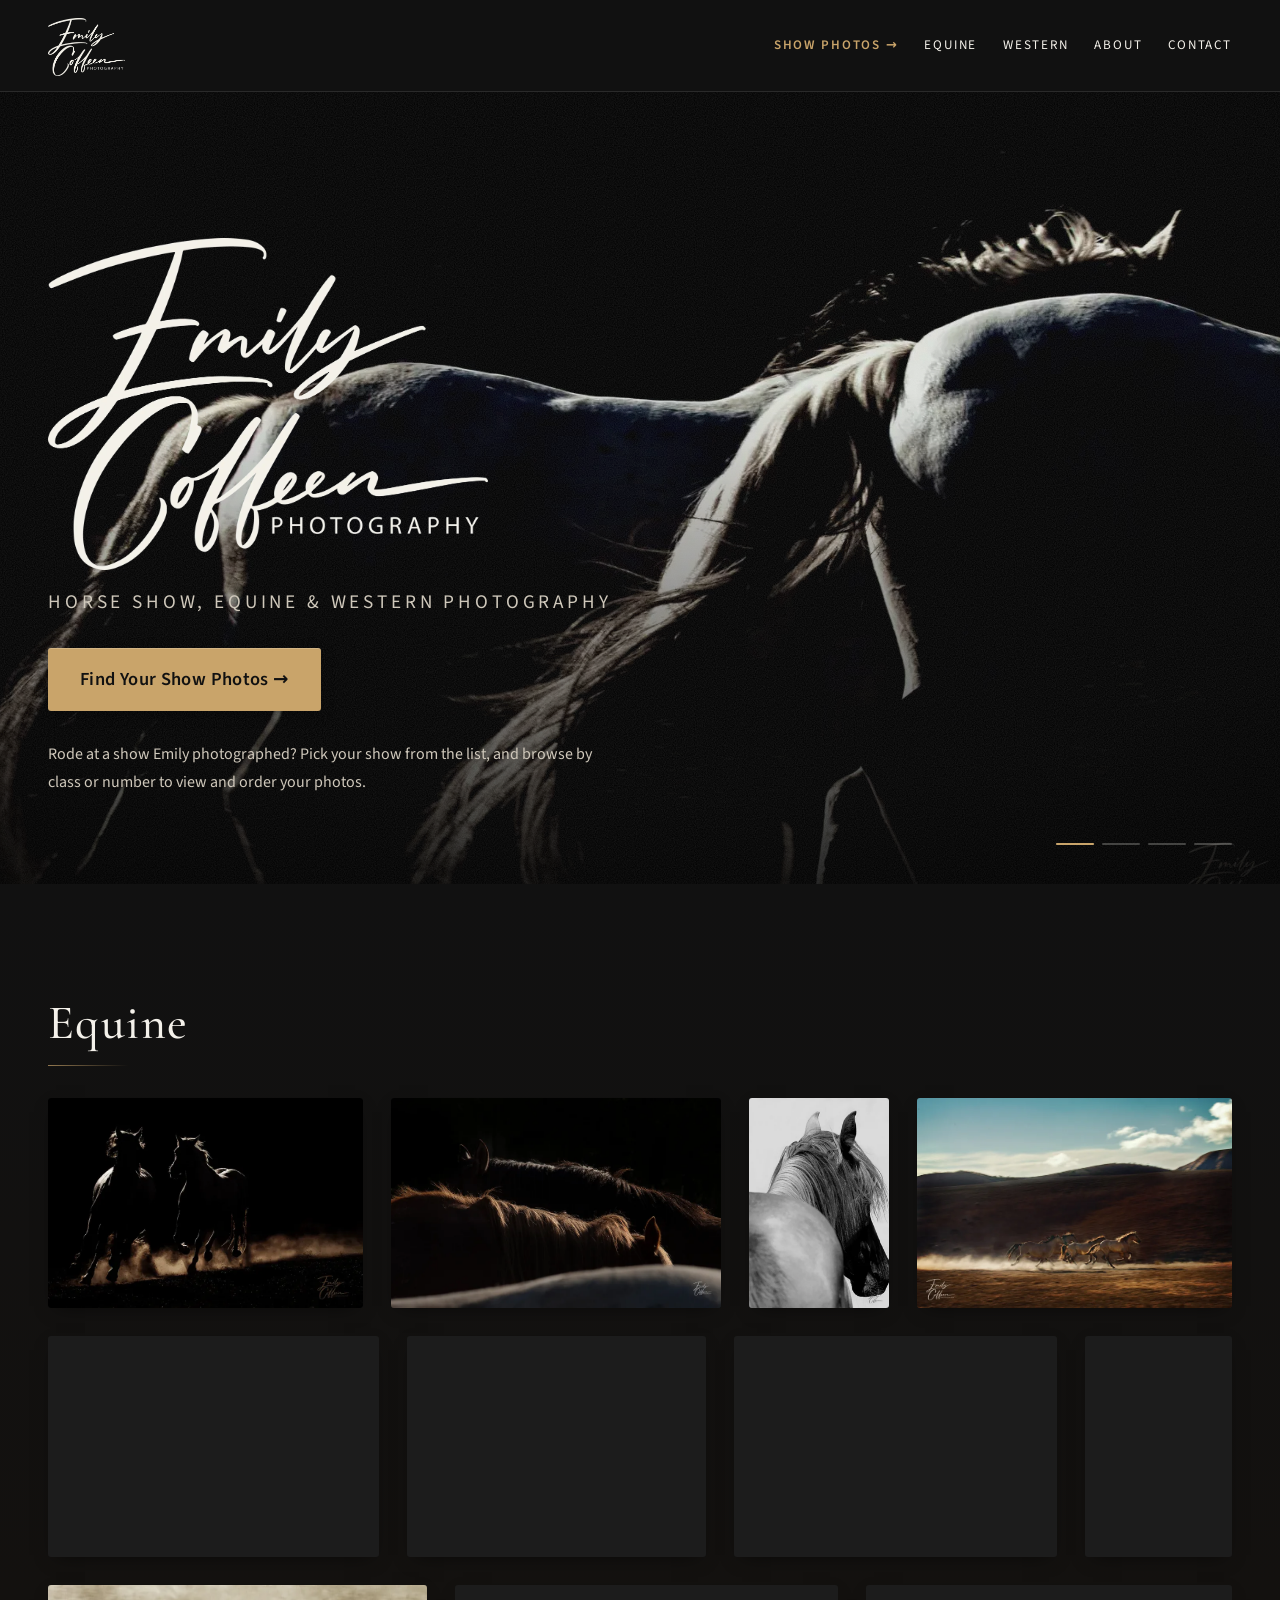
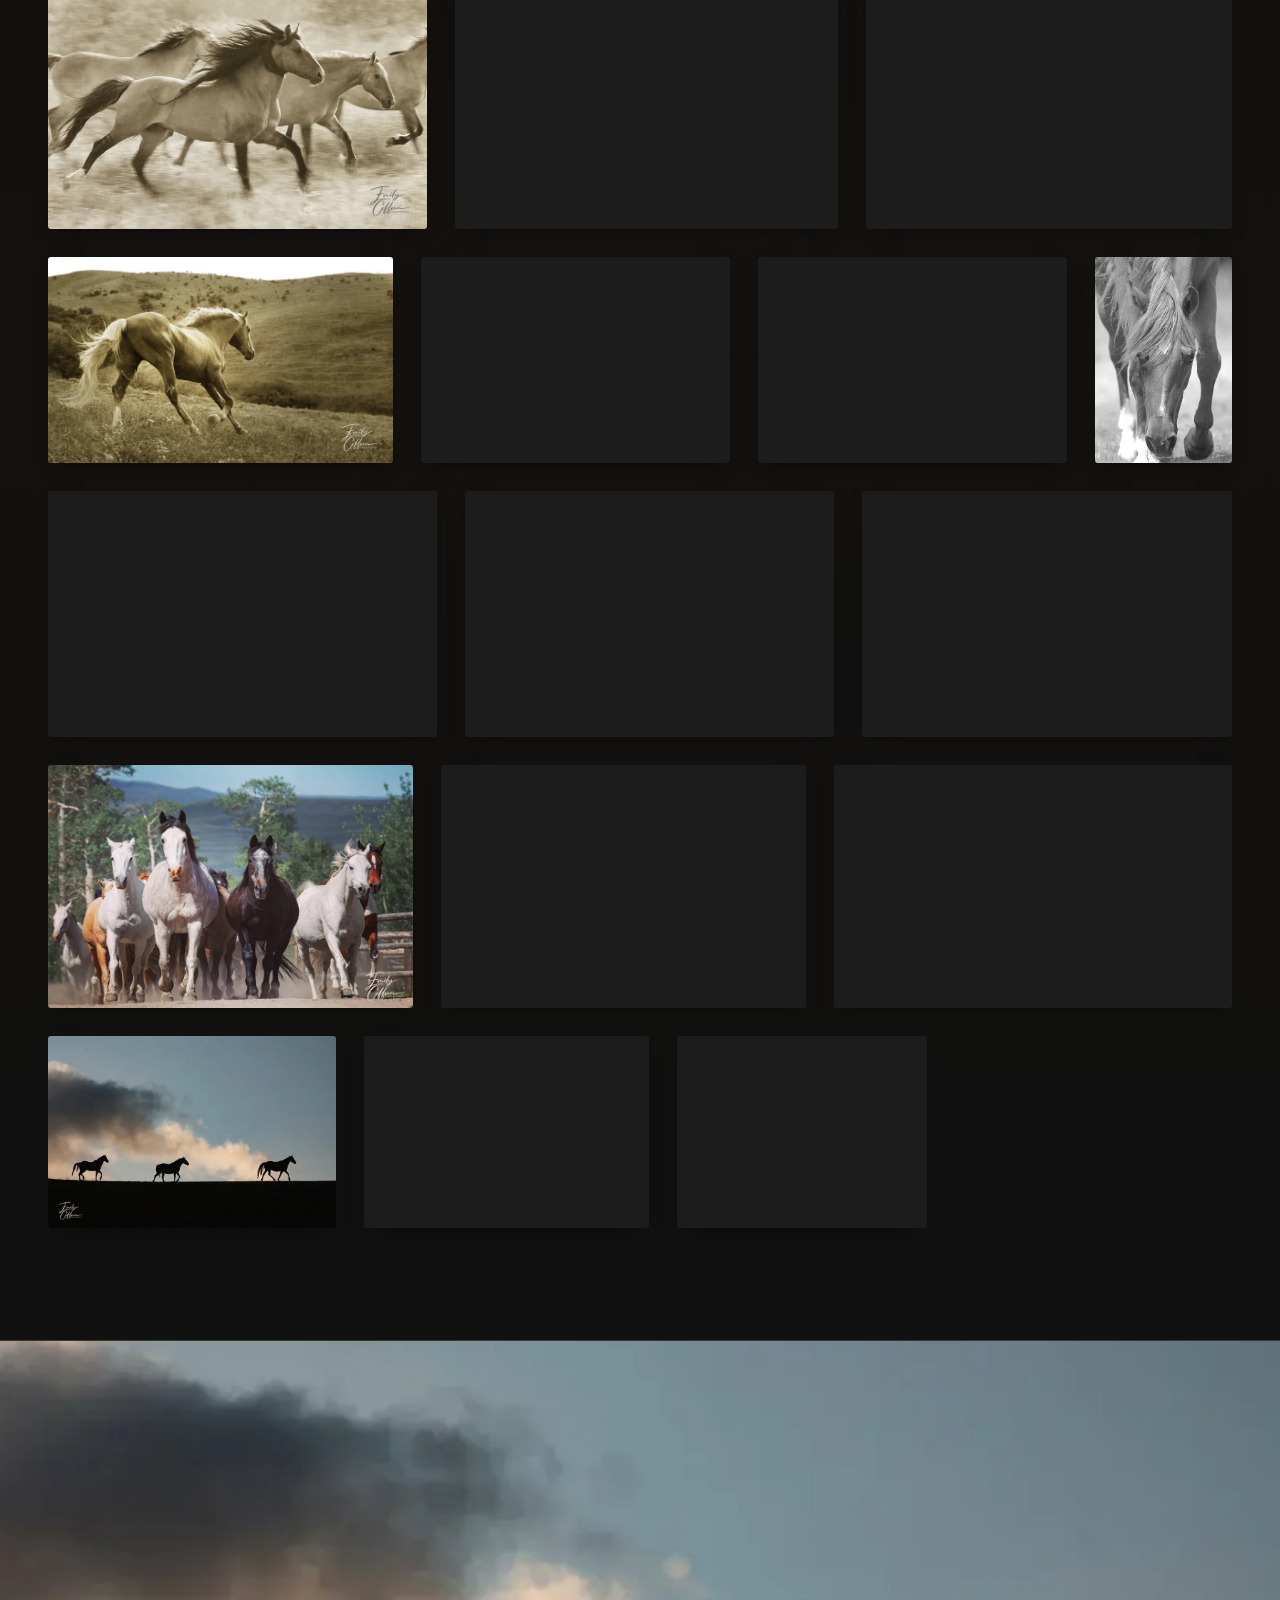
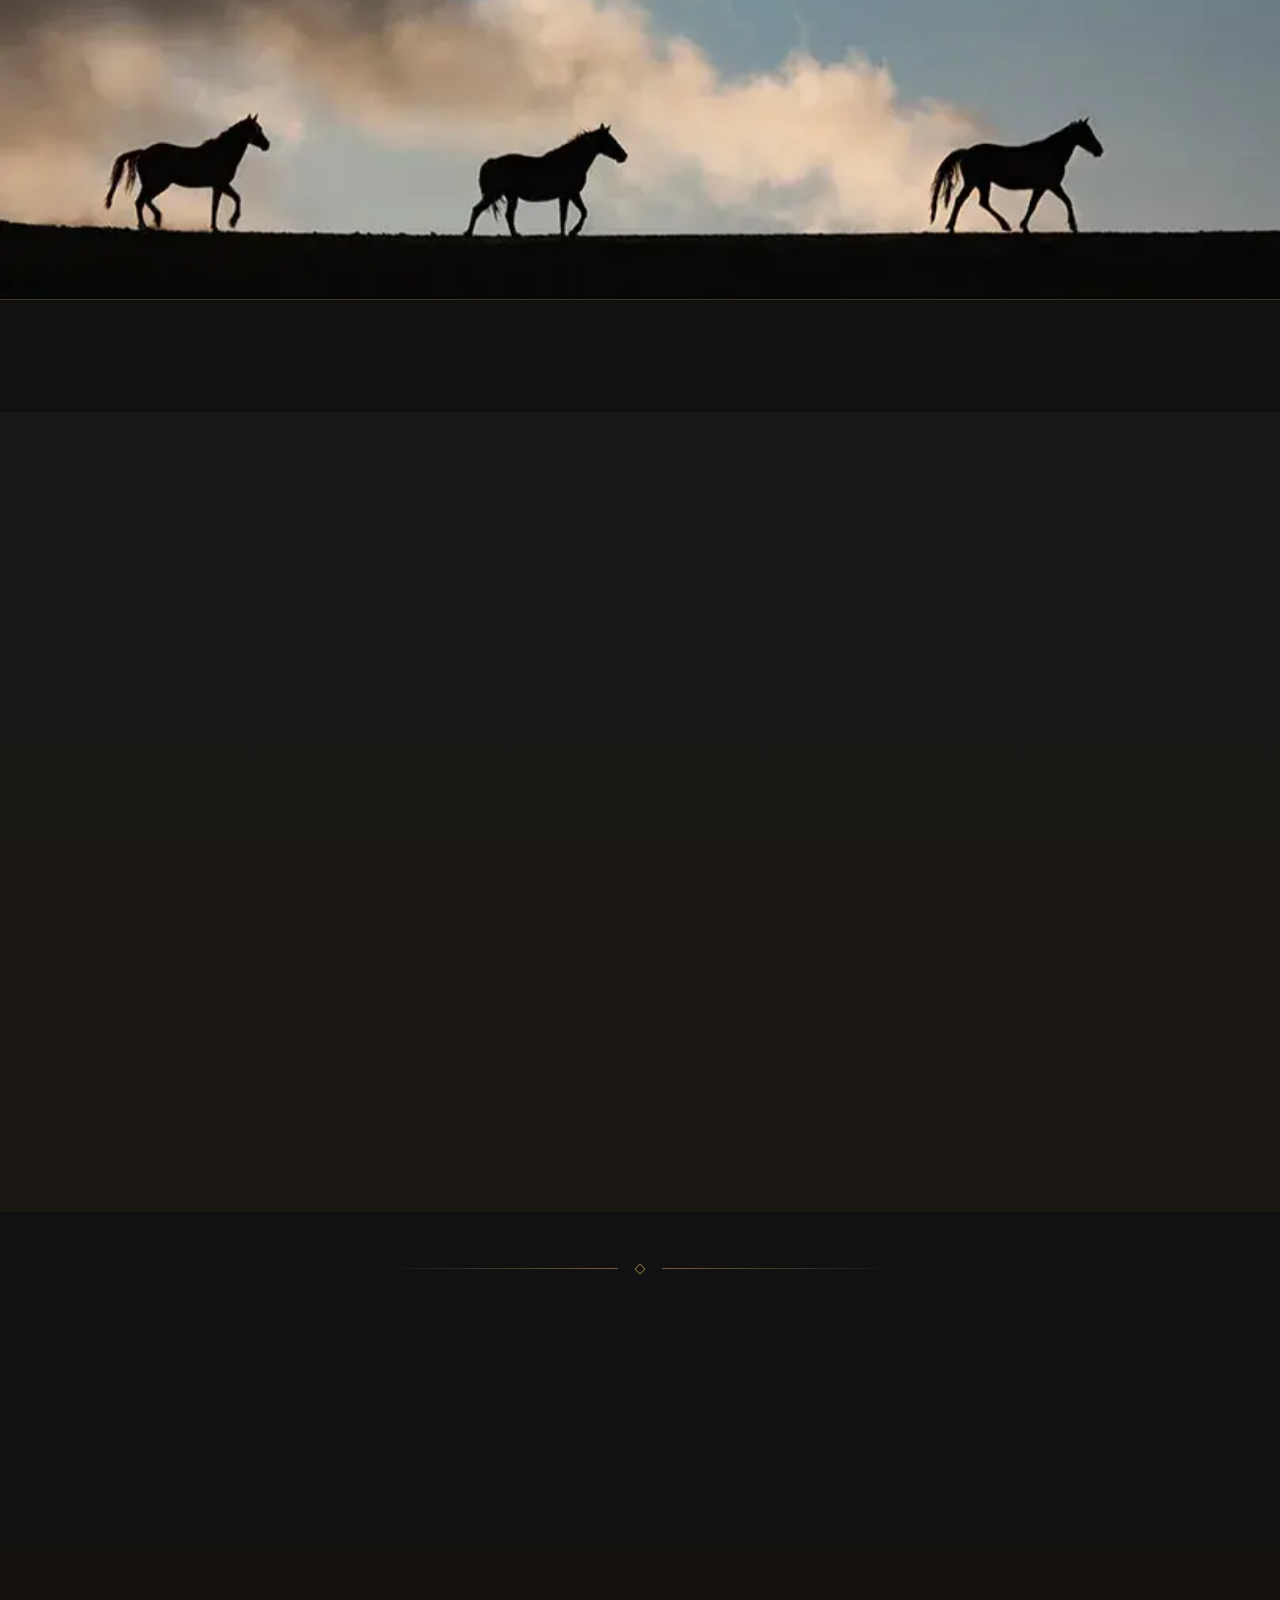
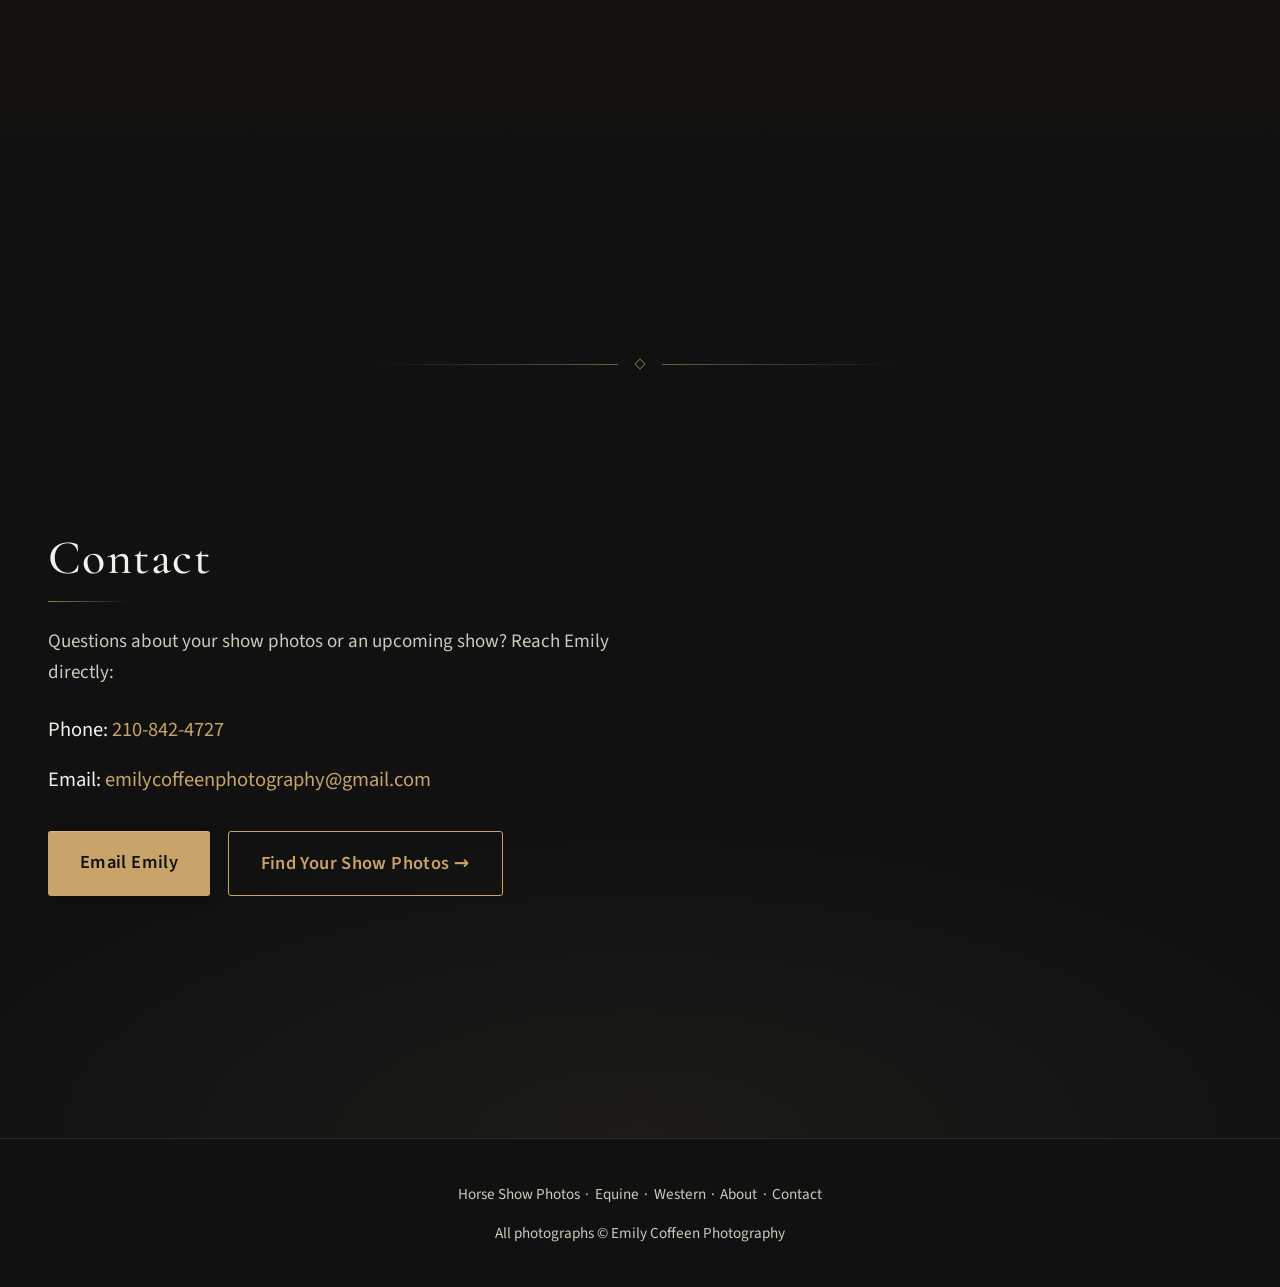
==== commit b695b413: "On-site SEO: clearer titles/descriptions, descriptive alt text, Organization/WebSite and shows ItemL" ====
--- a/index.html
+++ b/index.html
@@ -1,57 +1,57 @@
 <!doctype html><html lang="en" class="nojs"><head><script>document.documentElement.className="js"</script><meta charset="utf-8">
 <link rel="preload" as="image" href="/img/equine-1-2000.webp?v=9d27d21d77" type="image/webp" fetchpriority="high">
 <meta name="viewport" content="width=device-width,initial-scale=1">
-<title>Emily Coffeen Photography | Horse Show &amp; Equine Photography</title>
-<meta name="description" content="Official horse show photographer. Find and order your show photos online, and view equine and western fine-art photography.">
+<title>Emily Coffeen Photography | Horse Show &amp; Equine Photographer</title>
+<meta name="description" content="Horse show photographer Emily Coffeen. Find and order show photos from Brazos Bash, West Texas Futurity, Bosque Ranch and more, plus equine and western fine art.">
 <link rel="canonical" href="https://ecoffeenphotography.com/">
-<meta property="og:type" content="website"><meta property="og:site_name" content="Emily Coffeen Photography"><meta property="og:title" content="Emily Coffeen Photography | Horse Show &amp; Equine Photography"><meta property="og:description" content="Official horse show photographer. Find and order your show photos online, and view equine and western fine-art photography."><meta property="og:url" content="https://ecoffeenphotography.com/">
+<meta property="og:type" content="website"><meta property="og:site_name" content="Emily Coffeen Photography"><meta property="og:title" content="Emily Coffeen Photography | Horse Show &amp; Equine Photographer"><meta property="og:description" content="Horse show photographer Emily Coffeen. Find and order show photos from Brazos Bash, West Texas Futurity, Bosque Ranch and more, plus equine and western fine art."><meta property="og:url" content="https://ecoffeenphotography.com/">
 <meta property="og:image" content="https://ecoffeenphotography.com/og-image.jpg?v=2"><meta property="og:image:secure_url" content="https://ecoffeenphotography.com/og-image.jpg?v=2"><meta property="og:image:type" content="image/jpeg"><meta property="og:image:width" content="1200"><meta property="og:image:height" content="630"><meta property="og:image:alt" content="Two horses backlit against a dark background, photographed by Emily Coffeen">
-<meta name="twitter:card" content="summary_large_image"><meta name="twitter:title" content="Emily Coffeen Photography | Horse Show &amp; Equine Photography"><meta name="twitter:description" content="Official horse show photographer. Find and order your show photos online, and view equine and western fine-art photography."><meta name="twitter:image" content="https://ecoffeenphotography.com/og-image.jpg?v=2"><meta name="twitter:image:alt" content="Two horses backlit against a dark background, photographed by Emily Coffeen">
+<meta name="twitter:card" content="summary_large_image"><meta name="twitter:title" content="Emily Coffeen Photography | Horse Show &amp; Equine Photographer"><meta name="twitter:description" content="Horse show photographer Emily Coffeen. Find and order show photos from Brazos Bash, West Texas Futurity, Bosque Ranch and more, plus equine and western fine art."><meta name="twitter:image" content="https://ecoffeenphotography.com/og-image.jpg?v=2"><meta name="twitter:image:alt" content="Two horses backlit against a dark background, photographed by Emily Coffeen">
 <link rel="icon" href="/favicon.ico" sizes="32x32"><link rel="icon" href="/img/icon-192.png?v=d8138a7503" type="image/png" sizes="192x192"><link rel="apple-touch-icon" href="/img/apple-touch-icon.png?v=021576311c"><meta name="theme-color" content="#111111"><meta name="color-scheme" content="dark"><meta name="apple-mobile-web-app-status-bar-style" content="black"><link rel="manifest" href="/site.webmanifest">
 <link rel="preload" href="/fonts/cormorant-latin.woff2?v=c47ff12887" as="font" type="font/woff2" crossorigin><link rel="preload" href="/fonts/sourcesans3-latin.woff2?v=9ef356ea55" as="font" type="font/woff2" crossorigin>
-<style id="css">@font-face{font-family:'Cormorant Garamond';font-style:normal;font-weight:500;font-display:swap;src:url(/fonts/cormorant-cyrillic-ext.woff2?v=ab67422bcb) format('woff2');unicode-range:U+0460-052F,U+1C80-1C8A,U+20B4,U+2DE0-2DFF,U+A640-A69F,U+FE2E-FE2F}@font-face{font-family:'Cormorant Garamond';font-style:normal;font-weight:500;font-display:swap;src:url(/fonts/cormorant-cyrillic.woff2?v=e1df04190d) format('woff2');unicode-range:U+0301,U+0400-045F,U+0490-0491,U+04B0-04B1,U+2116}@font-face{font-family:'Cormorant Garamond';font-style:normal;font-weight:500;font-display:swap;src:url(/fonts/cormorant-vietnamese.woff2?v=4694f51e41) format('woff2');unicode-range:U+0102-0103,U+0110-0111,U+0128-0129,U+0168-0169,U+01A0-01A1,U+01AF-01B0,U+0300-0301,U+0303-0304,U+0308-0309,U+0323,U+0329,U+1EA0-1EF9,U+20AB}@font-face{font-family:'Cormorant Garamond';font-style:normal;font-weight:500;font-display:swap;src:url(/fonts/cormorant-latin-ext.woff2?v=acc46a2a77) format('woff2');unicode-range:U+0100-02BA,U+02BD-02C5,U+02C7-02CC,U+02CE-02D7,U+02DD-02FF,U+0304,U+0308,U+0329,U+1D00-1DBF,U+1E00-1E9F,U+1EF2-1EFF,U+2020,U+20A0-20AB,U+20AD-20C4,U+2113,U+2C60-2C7F,U+A720-A7FF}@font-face{font-family:'Cormorant Garamond';font-style:normal;font-weight:500;font-display:swap;src:url(/fonts/cormorant-latin.woff2?v=c47ff12887) format('woff2');unicode-range:U+0000-00FF,U+0131,U+0152-0153,U+02BB-02BC,U+02C6,U+02DA,U+02DC,U+0304,U+0308,U+0329,U+2000-206F,U+20AC,U+2122,U+2191,U+2193,U+2212,U+2215,U+FEFF,U+FFFD}@font-face{font-family:'Cormorant Garamond';font-style:normal;font-weight:600;font-display:swap;src:url(/fonts/cormorant-cyrillic-ext.woff2?v=ab67422bcb) format('woff2');unicode-range:U+0460-052F,U+1C80-1C8A,U+20B4,U+2DE0-2DFF,U+A640-A69F,U+FE2E-FE2F}@font-face{font-family:'Cormorant Garamond';font-style:normal;font-weight:600;font-display:swap;src:url(/fonts/cormorant-cyrillic.woff2?v=e1df04190d) format('woff2');unicode-range:U+0301,U+0400-045F,U+0490-0491,U+04B0-04B1,U+2116}@font-face{font-family:'Cormorant Garamond';font-style:normal;font-weight:600;font-display:swap;src:url(/fonts/cormorant-vietnamese.woff2?v=4694f51e41) format('woff2');unicode-range:U+0102-0103,U+0110-0111,U+0128-0129,U+0168-0169,U+01A0-01A1,U+01AF-01B0,U+0300-0301,U+0303-0304,U+0308-0309,U+0323,U+0329,U+1EA0-1EF9,U+20AB}@font-face{font-family:'Cormorant Garamond';font-style:normal;font-weight:600;font-display:swap;src:url(/fonts/cormorant-latin-ext.woff2?v=acc46a2a77) format('woff2');unicode-range:U+0100-02BA,U+02BD-02C5,U+02C7-02CC,U+02CE-02D7,U+02DD-02FF,U+0304,U+0308,U+0329,U+1D00-1DBF,U+1E00-1E9F,U+1EF2-1EFF,U+2020,U+20A0-20AB,U+20AD-20C4,U+2113,U+2C60-2C7F,U+A720-A7FF}@font-face{font-family:'Cormorant Garamond';font-style:normal;font-weight:600;font-display:swap;src:url(/fonts/cormorant-latin.woff2?v=c47ff12887) format('woff2');unicode-range:U+0000-00FF,U+0131,U+0152-0153,U+02BB-02BC,U+02C6,U+02DA,U+02DC,U+0304,U+0308,U+0329,U+2000-206F,U+20AC,U+2122,U+2191,U+2193,U+2212,U+2215,U+FEFF,U+FFFD}@font-face{font-family:'Source Sans 3';font-style:normal;font-weight:400;font-display:swap;src:url(/fonts/sourcesans3-cyrillic-ext.woff2?v=8bc6726378) format('woff2');unicode-range:U+0460-052F,U+1C80-1C8A,U+20B4,U+2DE0-2DFF,U+A640-A69F,U+FE2E-FE2F}@font-face{font-family:'Source Sans 3';font-style:normal;font-weight:400;font-display:swap;src:url(/fonts/sourcesans3-cyrillic.woff2?v=d4a5d30218) format('woff2');unicode-range:U+0301,U+0400-045F,U+0490-0491,U+04B0-04B1,U+2116}@font-face{font-family:'Source Sans 3';font-style:normal;font-weight:400;font-display:swap;src:url(/fonts/sourcesans3-greek-ext.woff2?v=1a0a8e88d2) format('woff2');unicode-range:U+1F00-1FFF}@font-face{font-family:'Source Sans 3';font-style:normal;font-weight:400;font-display:swap;src:url(/fonts/sourcesans3-greek.woff2?v=50516cedb6) format('woff2');unicode-range:U+0370-0377,U+037A-037F,U+0384-038A,U+038C,U+038E-03A1,U+03A3-03FF}@font-face{font-family:'Source Sans 3';font-style:normal;font-weight:400;font-display:swap;src:url(/fonts/sourcesans3-vietnamese.woff2?v=f6a7c367a8) format('woff2');unicode-range:U+0102-0103,U+0110-0111,U+0128-0129,U+0168-0169,U+01A0-01A1,U+01AF-01B0,U+0300-0301,U+0303-0304,U+0308-0309,U+0323,U+0329,U+1EA0-1EF9,U+20AB}@font-face{font-family:'Source Sans 3';font-style:normal;font-weight:400;font-display:swap;src:url(/fonts/sourcesans3-latin-ext.woff2?v=c6ba61588d) format('woff2');unicode-range:U+0100-02BA,U+02BD-02C5,U+02C7-02CC,U+02CE-02D7,U+02DD-02FF,U+0304,U+0308,U+0329,U+1D00-1DBF,U+1E00-1E9F,U+1EF2-1EFF,U+2020,U+20A0-20AB,U+20AD-20C4,U+2113,U+2C60-2C7F,U+A720-A7FF}@font-face{font-family:'Source Sans 3';font-style:normal;font-weight:400;font-display:swap;src:url(/fonts/sourcesans3-latin.woff2?v=9ef356ea55) format('woff2');unicode-range:U+0000-00FF,U+0131,U+0152-0153,U+02BB-02BC,U+02C6,U+02DA,U+02DC,U+0304,U+0308,U+0329,U+2000-206F,U+20AC,U+2122,U+2191,U+2193,U+2212,U+2215,U+FEFF,U+FFFD}@font-face{font-family:'Source Sans 3';font-style:normal;font-weight:600;font-display:swap;src:url(/fonts/sourcesans3-cyrillic-ext.woff2?v=8bc6726378) format('woff2');unicode-range:U+0460-052F,U+1C80-1C8A,U+20B4,U+2DE0-2DFF,U+A640-A69F,U+FE2E-FE2F}@font-face{font-family:'Source Sans 3';font-style:normal;font-weight:600;font-display:swap;src:url(/fonts/sourcesans3-cyrillic.woff2?v=d4a5d30218) format('woff2');unicode-range:U+0301,U+0400-045F,U+0490-0491,U+04B0-04B1,U+2116}@font-face{font-family:'Source Sans 3';font-style:normal;font-weight:600;font-display:swap;src:url(/fonts/sourcesans3-greek-ext.woff2?v=1a0a8e88d2) format('woff2');unicode-range:U+1F00-1FFF}@font-face{font-family:'Source Sans 3';font-style:normal;font-weight:600;font-display:swap;src:url(/fonts/sourcesans3-greek.woff2?v=50516cedb6) format('woff2');unicode-range:U+0370-0377,U+037A-037F,U+0384-038A,U+038C,U+038E-03A1,U+03A3-03FF}@font-face{font-family:'Source Sans 3';font-style:normal;font-weight:600;font-display:swap;src:url(/fonts/sourcesans3-vietnamese.woff2?v=f6a7c367a8) format('woff2');unicode-range:U+0102-0103,U+0110-0111,U+0128-0129,U+0168-0169,U+01A0-01A1,U+01AF-01B0,U+0300-0301,U+0303-0304,U+0308-0309,U+0323,U+0329,U+1EA0-1EF9,U+20AB}@font-face{font-family:'Source Sans 3';font-style:normal;font-weight:600;font-display:swap;src:url(/fonts/sourcesans3-latin-ext.woff2?v=c6ba61588d) format('woff2');unicode-range:U+0100-02BA,U+02BD-02C5,U+02C7-02CC,U+02CE-02D7,U+02DD-02FF,U+0304,U+0308,U+0329,U+1D00-1DBF,U+1E00-1E9F,U+1EF2-1EFF,U+2020,U+20A0-20AB,U+20AD-20C4,U+2113,U+2C60-2C7F,U+A720-A7FF}@font-face{font-family:'Source Sans 3';font-style:normal;font-weight:600;font-display:swap;src:url(/fonts/sourcesans3-latin.woff2?v=9ef356ea55) format('woff2');unicode-range:U+0000-00FF,U+0131,U+0152-0153,U+02BB-02BC,U+02C6,U+02DA,U+02DC,U+0304,U+0308,U+0329,U+2000-206F,U+20AC,U+2122,U+2191,U+2193,U+2212,U+2215,U+FEFF,U+FFFD}:root{--bg:#111;--bg2:#181818;--fg:#f4f1ea;--mut:#cfc8bb;--acc:#c9a46a;--line:#2a2a2a;--hh:84px;--pad:clamp(1.25rem,4vw,3rem);--sec-y:clamp(4rem,9vw,7rem);--orn-y:calc((var(--sec-y) - 8px) / 2)}*{box-sizing:border-box}html.sm{scroll-behavior:smooth}@media(prefers-reduced-motion:reduce){html.sm{scroll-behavior:auto}}body{margin:0;background:var(--bg);color:var(--fg);font:400 19px/1.7 "Source Sans 3",system-ui,sans-serif;-webkit-font-smoothing:antialiased;overflow-x:hidden}img{max-width:100%}h1,h2,h3{font-family:"Cormorant Garamond",Georgia,serif;font-weight:600;line-height:1.15;margin:0 0 .5em}h2{font-size:clamp(2.1rem,4vw,3rem);letter-spacing:.01em}h2::after{content:"";display:block;width:56px;height:1px;background:var(--acc);margin-top:.9rem;opacity:.8}a{color:var(--acc);text-underline-offset:.18em}:focus-visible{outline:2px solid var(--acc);outline-offset:3px;border-radius:2px}.skip{position:absolute;left:-999px;top:0;background:var(--acc);color:#111;padding:.6rem 1rem;z-index:100;font-weight:600}.skip:focus{left:1rem;top:1rem}header{position:sticky;top:0;z-index:10;background:rgba(17,17,17,.94);-webkit-backdrop-filter:blur(8px);backdrop-filter:blur(8px);display:flex;flex-wrap:wrap;align-items:center;justify-content:space-between;gap:.4rem 1rem;padding:.9rem var(--pad);border-bottom:1px solid var(--line);transition:padding .3s ease}.brand{display:block;line-height:0;padding-top:4px}.brand img{display:block;height:58px;width:auto;transition:height .3s ease}header.shrink{padding-top:.45rem;padding-bottom:.45rem}header.shrink .brand img{height:44px}nav{display:flex;flex-wrap:wrap;align-items:center}nav a{white-space:nowrap;color:var(--fg);text-decoration:none;font-size:.82rem;letter-spacing:.14em;text-transform:uppercase;margin-left:1.6rem;padding:.35rem 0;border-bottom:1px solid transparent;transition:color .2s,border-color .2s}nav a:hover,nav a[aria-current]{color:var(--acc);border-bottom-color:rgba(201,164,106,.5)}nav .cta{color:var(--acc);font-weight:600}.hero{min-height:88vh;display:flex;align-items:flex-end;padding:0 var(--pad);background:#111 url(/img/equine-1.jpg?v=ce683e567d) center/cover;background-image:linear-gradient(to top,rgba(0,0,0,.88),rgba(0,0,0,.1) 62%),image-set(url(/img/equine-1-2000.webp?v=9d27d21d77) type("image/webp"),url(/img/equine-1.jpg?v=ce683e567d) type("image/jpeg"))}.hero .in{padding:3rem 0 4.5rem;max-width:900px}.hero h1{margin:0 0 1rem}.hlogo{width:min(440px,72vw);height:auto;display:block}.hero p.tag{font-size:1.2rem;letter-spacing:.2em;text-transform:uppercase;color:var(--mut);margin:0 0 1.8rem}.btn{display:inline-block;background:var(--acc);color:#111;font-weight:600;font-size:1.15rem;padding:1rem 2rem;border-radius:4px;text-decoration:none;transition:background .2s,transform .2s,box-shadow .2s}.btn:hover{background:#e0bd82;transform:translateY(-1px);box-shadow:0 6px 20px rgba(0,0,0,.35)}.btn.ghost{background:transparent;color:var(--acc);border:1px solid var(--acc)}.btn.ghost:hover{background:rgba(201,164,106,.12)}.hint{font-size:1rem;color:var(--mut);margin-top:1.2rem;max-width:34rem}section,#organizers{scroll-margin-top:var(--hh)}section{padding:var(--sec-y) var(--pad)}.wrap{max-width:1200px;margin:0 auto}.lead{color:var(--mut);max-width:42rem;margin:-.4rem 0 2rem}.grid{display:grid;grid-template-columns:repeat(auto-fill,minmax(300px,1fr));gap:clamp(14px,2vw,24px);margin-top:2rem}.g{display:block;overflow:hidden;border-radius:3px;background:#1c1c1c;position:relative}.g img{width:100%;height:auto;aspect-ratio:3/2;object-fit:cover;display:block;transition:transform .7s cubic-bezier(.2,.7,.2,1),filter .4s}.g::after{content:"";position:absolute;inset:0;box-shadow:inset 0 0 0 1px rgba(201,164,106,0);transition:box-shadow .4s}.g:focus-visible img{transform:scale(1.035);filter:brightness(1.06)}.g:focus-visible::after{box-shadow:inset 0 0 0 1px rgba(201,164,106,.55)}.about{display:grid;grid-template-columns:1fr 1.4fr;gap:clamp(2rem,5vw,4.5rem);align-items:center}.about img{width:100%;height:auto;border-radius:4px;display:block}.ph{border:1px dashed #666;padding:1rem 1.2rem;color:var(--mut);border-radius:4px}.tagph{font-size:.8rem;text-transform:uppercase;letter-spacing:.1em;color:#e8a24a}.alt{background:var(--bg2)}.cols{display:grid;grid-template-columns:1fr 1fr;gap:clamp(2rem,5vw,4.5rem)}.small{font-size:1rem}blockquote{margin:0 0 1rem;font-style:italic}.contact-lines{font-size:1.25rem;margin:1.5rem 0 2rem;list-style:none;padding:0}.contact-lines a{word-break:break-word}.actions{display:flex;flex-wrap:wrap;gap:1rem}footer{padding:2.5rem var(--pad);text-align:center;color:var(--mut);font-size:.95rem;border-top:1px solid var(--line)}#lb{position:fixed;inset:0;background:rgba(0,0,0,.95);display:none;align-items:center;justify-content:center;z-index:50;touch-action:pan-y}#lb.on{display:flex;animation:fd .25s ease}#lb img{max-width:92vw;max-height:86vh;object-fit:contain;box-shadow:0 10px 40px rgba(0,0,0,.6)}#lb button{position:absolute;background:rgba(17,17,17,.5);border:0;border-radius:50%;width:3.2rem;height:3.2rem;color:#fff;font-size:2.2rem;line-height:1;cursor:pointer;display:flex;align-items:center;justify-content:center}#lb button:focus-visible,#lb button:hover{color:var(--acc)}#x{top:1rem;right:1rem}#p{left:1rem;top:50%;transform:translateY(-50%)}#n{right:1rem;top:50%;transform:translateY(-50%)}#lbc{position:absolute;bottom:1rem;left:0;right:0;text-align:center;color:var(--mut);font-size:.9rem}@keyframes fd{from{opacity:0}to{opacity:1}}.js .rv{opacity:0;transform:translateY(18px);transition:opacity .8s ease,transform .8s ease}.js .rv.in{opacity:1;transform:none}@media(prefers-reduced-motion:reduce){.js .rv{opacity:1;transform:none;transition:none}.g img,.btn,header,.brand img{transition:none}#lb.on{animation:none}}.cards{display:grid;grid-template-columns:repeat(auto-fill,minmax(290px,1fr));gap:clamp(14px,2vw,24px);margin-top:2rem}.card{display:block;background:#1a1a1a;border:1px solid var(--line);border-radius:6px;overflow:hidden;color:var(--fg);text-decoration:none;transition:border-color .25s,transform .25s}.card:focus-visible{border-color:var(--acc);transform:translateY(-2px)}.card img{width:100%;height:auto;aspect-ratio:3/2;object-fit:cover;display:block;background:#222}.card div{padding:.9rem 1.1rem 1.1rem}.card h3{font-size:1.45rem;margin:0}.card span{font-size:.9rem;color:var(--acc)}.back{display:inline-block;margin-bottom:1.2rem;font-size:1.05rem}@media(max-width:760px){:root{--pad:1.25rem}header{flex-direction:column;justify-content:center;padding:.8rem .5rem .3rem;gap:.15rem}.brand{align-self:flex-start;margin-left:.75rem}.brand img{height:50px}header.shrink .brand img{height:38px}header.shrink{padding:.4rem .5rem .1rem}nav{justify-content:center;flex-wrap:nowrap;width:100%}nav a{margin:0 .45rem;font-size:.66rem;letter-spacing:.08em;padding:.45rem 0}.about,.cols{grid-template-columns:1fr}.grid{grid-template-columns:1fr;gap:16px}.hero{min-height:78vh}.cards{grid-template-columns:1fr;gap:16px}.btn{font-size:1.05rem;padding:.9rem 1.5rem}#lb button{width:2.6rem;height:2.6rem;font-size:1.8rem}#p{left:.3rem}#n{right:.3rem}}@media(min-width:480px) and (max-width:760px){.grid,.cards{grid-template-columns:1fr 1fr;gap:14px}.card h3{font-size:1.15rem}.card div{padding:.6rem .7rem .8rem}}@media(max-width:360px){nav a{margin:0 .3rem;font-size:.6rem;letter-spacing:.05em}}h3{font-size:1.7rem}ul.ph{padding-left:2.2rem}ul.ph li.tagph{margin-left:-1rem}.grid.two{grid-template-columns:repeat(2,1fr)}@media(max-width:479px){.grid.two{grid-template-columns:1fr}.hero p.tag{font-size:.95rem;letter-spacing:.14em}}#contact{min-height:calc(100vh - var(--hh) - 90px)}body{animation:pgin .8s ease-out both}@keyframes pgin{from{opacity:0}to{opacity:1}}.hero{background-position:center calc(50% + var(--py,0px))}.card{transition:border-color .25s,transform .3s ease,box-shadow .3s ease}.card:focus-visible{transform:translateY(-6px);box-shadow:0 14px 30px rgba(0,0,0,.55)}@media(prefers-reduced-motion:reduce){body{animation:none}.hero{background-position:center}.card:hover,.card:focus-visible{transform:none}}.nowrap{white-space:nowrap}.hero{position:relative;overflow:hidden;isolation:isolate}.hero .in{position:relative;z-index:2}.hs{position:absolute;inset:0;z-index:0;transform:translate3d(0,var(--py,0px),0)}.hs::after{content:"";position:absolute;inset:0;z-index:3;background:linear-gradient(to top,rgba(0,0,0,.88),rgba(0,0,0,.1) 62%)}.hs i{position:absolute;inset:0;background:center/cover no-repeat;opacity:0;transition:opacity 1.5s ease}.hs i.on{opacity:1;animation:kb 7.5s linear both}.hs i.out{opacity:0;animation:kb 7.5s linear both}@keyframes kb{from{transform:scale(1)}to{transform:scale(1.07)}}.grid,.grid.two{display:flex;flex-wrap:wrap;gap:clamp(16px,2.2vw,28px)}.grid::after{content:"";flex:999 1 0}.grid .g{flex:var(--ar,1.5) 1 calc(var(--ar,1.5) * clamp(170px,15vw,250px));min-width:0}.grid.two .g{flex-basis:calc(var(--ar,1.5) * clamp(220px,22vw,330px))}.g img{aspect-ratio:auto;height:100%;object-fit:cover}h2::after{width:80px;background:linear-gradient(90deg,var(--acc),rgba(201,164,106,0));opacity:.7}h2{font-weight:500;letter-spacing:.03em}.orn{display:flex;align-items:center;justify-content:center;gap:1.15rem;max-width:1200px;margin:0 auto;padding:var(--orn-y) var(--pad);color:var(--acc);opacity:.58}.orn::before,.orn::after{content:"";flex:1;max-width:240px;height:1px;background:linear-gradient(90deg,transparent,rgba(201,164,106,.9))}.orn::after{transform:scaleX(-1)}.orn span{transform:rotate(45deg);display:block;width:8px;height:8px;border:1px solid currentColor;flex-shrink:0;box-sizing:border-box}.strip{position:relative;overflow:hidden;height:clamp(220px,46vw,560px);background:#111;border-top:1px solid rgba(201,164,106,.25);border-bottom:1px solid rgba(201,164,106,.25);box-shadow:inset 0 30px 40px -20px #111,inset 0 -30px 40px -20px #181818}.strip::before{content:"";position:absolute;inset:-18% 0;z-index:-1;background:url(/img/equine-23-2000.webp?v=10ad2c30af) center/cover;transform:translate3d(0,var(--sy,0px),0)}.strip{isolation:isolate}#lb img{transition:opacity .3s ease,transform .3s ease}#lb.on img{animation:zi .4s cubic-bezier(.2,.7,.2,1)}#lb img.sw{opacity:0;transform:translateX(var(--dx,0))}@keyframes zi{from{opacity:0;transform:scale(.94)}to{opacity:1;transform:none}}#lb{touch-action:none}@media(max-width:760px){.grid .g,.grid.two .g{flex:1 1 100%}.grid{gap:22px}.strip{height:clamp(200px,58vw,320px)}}@media(prefers-reduced-motion:reduce){.hs i{transition:none;animation:none!important}.strip::before{transform:none}.hs{transform:none}#lb.on img{animation:none}#lb img{transition:none}}.hero{background-position:center!important;min-height:88svh}.hs,.strip::before{will-change:transform;backface-visibility:hidden}@media(max-width:760px){.hero{min-height:78svh}}.js .g img{opacity:0;filter:blur(14px);transform:scale(1.04);transition:opacity .9s ease,filter 1.1s ease,transform .7s cubic-bezier(.2,.7,.2,1)}.js .g.ld img{opacity:1;filter:none;transform:none}.js .g.ld:focus-visible img{transform:scale(1.035);filter:brightness(1.06)}.hero p.quote{font-family:"Cormorant Garamond",Georgia,serif;font-style:italic;font-size:clamp(1.15rem,2.2vw,1.5rem);line-height:1.4;color:var(--fg);opacity:.88;max-width:30rem;margin:-1rem 0 1.8rem;padding-left:1rem;border-left:1px solid rgba(201,164,106,.6)}.js .hero .in>*{animation:hin 1.1s cubic-bezier(.2,.7,.2,1) both}.js .hero .in>:nth-child(2){animation-delay:.15s}.js .hero .in>:nth-child(3){animation-delay:.3s}.js .hero .in>:nth-child(4){animation-delay:.45s}.js .hero .in>:nth-child(5){animation-delay:.6s}@keyframes hin{from{opacity:0;transform:translateY(14px)}to{opacity:1;transform:none}}nav a.act{color:var(--acc);border-bottom-color:rgba(201,164,106,.5)}.totop{position:fixed;right:clamp(14px,3vw,28px);bottom:clamp(14px,3vw,28px);z-index:20;width:46px;height:46px;border-radius:50%;display:flex;align-items:center;justify-content:center;color:var(--acc);background:rgba(17,17,17,.82);border:1px solid rgba(201,164,106,.45);-webkit-backdrop-filter:blur(6px);backdrop-filter:blur(6px);opacity:0;visibility:hidden;transform:translateY(10px);transition:opacity .35s,transform .35s,visibility .35s,background .2s}.totop.on{opacity:1;visibility:visible;transform:none}.totop:hover{background:rgba(201,164,106,.16)}:focus-visible{outline:2px solid var(--acc);outline-offset:4px;border-radius:3px;box-shadow:0 0 0 6px rgba(201,164,106,.18)}.g:focus-visible,.card:focus-visible{outline-offset:3px}.vh{position:absolute;width:1px;height:1px;overflow:hidden;clip:rect(0 0 0 0);white-space:nowrap}.filter{display:flex;flex-wrap:wrap;align-items:center;gap:.6rem 1rem;margin:1.5rem 0 .5rem}.filter input{flex:1 1 260px;max-width:440px;min-width:0;font:inherit;font-size:1rem;color:var(--fg);background:#1a1a1a;border:1px solid var(--line);border-radius:4px;padding:.75rem 1rem;transition:border-color .2s}.filter input:focus{border-color:var(--acc);outline:none;box-shadow:0 0 0 4px rgba(201,164,106,.18)}.filter input::placeholder{color:#8d877c}#qc{font-size:.9rem;color:var(--mut)}.none{grid-column:1/-1;color:var(--mut)}.card img{transition:transform .7s cubic-bezier(.2,.7,.2,1),filter .4s}.card{position:relative}.card:focus-visible img{transform:scale(1.04);filter:brightness(1.06)}.card:first-of-type::before{content:"Newest";position:absolute;top:.75rem;left:.75rem;z-index:2;background:var(--acc);color:#111;font-size:.7rem;font-weight:600;letter-spacing:.14em;text-transform:uppercase;padding:.25rem .6rem;border-radius:2px}.cards.f .card:first-of-type::before{display:none}.card picture{display:block;overflow:hidden}.nf{position:relative;isolation:isolate;overflow:hidden;min-height:72svh;display:flex;align-items:center;text-align:center;background:#111}.nf::before{content:"";position:absolute;inset:0;z-index:-2;background:#111 url(/img/equine-14.jpg?v=6fd43fc59f) center/cover;background-image:image-set(url(/img/equine-14-2000.webp?v=0b5afe5485) type("image/webp"),url(/img/equine-14.jpg?v=6fd43fc59f) type("image/jpeg"));opacity:.42}.nf::after{content:"";position:absolute;inset:0;z-index:-1;background:radial-gradient(ellipse at 50% 40%,rgba(17,17,17,.55),rgba(17,17,17,.92) 75%),linear-gradient(to bottom,rgba(17,17,17,.6),transparent 30%,transparent 70%,#111)}.nf .wrap{max-width:640px}.nf-k{font-family:"Cormorant Garamond",Georgia,serif;font-size:clamp(5rem,16vw,9rem);line-height:1;color:var(--acc);opacity:.35;margin:0 0 .6rem}.nf h1{font-size:clamp(2rem,5vw,3rem);font-weight:500}.nf .orn{margin:1.2rem auto 1.5rem}.nf-t{color:var(--mut)}@media(prefers-reduced-motion:reduce){.js .g img{transition:none;filter:none;transform:none;opacity:1}.js .hero .in>*{animation:none}.totop{transition:none}.card:hover img{transform:none}}[hidden]{display:none!important}::selection{background:rgba(201,164,106,.85);color:#111}html{scrollbar-color:#4a4134 #0d0d0d}::-webkit-scrollbar{width:11px}::-webkit-scrollbar-track{background:#0d0d0d}::-webkit-scrollbar-thumb{background:#3a342b;border-radius:6px;border:3px solid #0d0d0d}::-webkit-scrollbar-thumb:hover{background:#6b5a3e}#equine,#about{background:linear-gradient(180deg,#111 0%,#14110e 55%,#111 100%)}.alt{background:linear-gradient(180deg,#181818 0%,#1b1712 100%)}#contact{background:radial-gradient(ellipse 80% 60% at 50% 100%,rgba(201,164,106,.07),transparent 70%),#111}.sp{position:fixed;top:0;left:0;right:0;height:2px;z-index:40;pointer-events:none;background:linear-gradient(90deg,rgba(201,164,106,.4),#c9a46a 60%,#f0d39c);transform-origin:0 50%;transform:scaleX(var(--sp,0));box-shadow:0 0 8px rgba(201,164,106,.5)}header{transition:padding .45s cubic-bezier(.2,.7,.2,1),background-color .45s ease,box-shadow .45s ease,border-color .45s ease}.brand img{transition:height .45s cubic-bezier(.2,.7,.2,1)}header.shrink{background:rgba(13,13,13,.97);box-shadow:0 8px 24px -12px rgba(0,0,0,.7);border-bottom-color:rgba(201,164,106,.18)}.hero::after{content:"";position:absolute;inset:0;z-index:1;pointer-events:none;background:radial-gradient(ellipse 120% 90% at 50% 40%,transparent 55%,rgba(0,0,0,.55) 100%),url("data:image/svg+xml,%3Csvg xmlns='http://www.w3.org/2000/svg' width='160' height='160'%3E%3Cfilter id='n'%3E%3CfeTurbulence type='fractalNoise' baseFrequency='.9' numOctaves='2' stitchTiles='stitch'/%3E%3CfeColorMatrix values='0 0 0 0 .5 0 0 0 0 .5 0 0 0 0 .5 0 0 0 .55 0'/%3E%3C/filter%3E%3Crect width='100%25' height='100%25' filter='url(%23n)'/%3E%3C/svg%3E");opacity:.25}.hero::after{background-blend-mode:normal}.hsd{position:absolute;z-index:3;right:var(--pad);bottom:clamp(1.4rem,4vw,2.4rem);display:flex;gap:8px;pointer-events:none}.hsd b{display:block;width:clamp(22px,3vw,38px);height:2px;background:rgba(244,241,234,.25);overflow:hidden;border-radius:1px}.hsd b::after{content:"";display:block;height:100%;background:var(--acc);transform-origin:0 50%;transform:scaleX(0)}.hsd b.on::after{animation:hsp 6s linear forwards}@keyframes hsp{to{transform:scaleX(1)}}.btn{position:relative;overflow:hidden;isolation:isolate;letter-spacing:.02em;border-radius:3px;box-shadow:0 1px 0 rgba(255,255,255,.18) inset,0 4px 14px rgba(0,0,0,.25);transition:background .3s,transform .3s cubic-bezier(.2,.7,.2,1),box-shadow .3s,color .3s}.btn::after{content:"";position:absolute;z-index:-1;top:0;bottom:0;left:-60%;width:45%;background:linear-gradient(100deg,transparent,rgba(255,240,210,.55),transparent);transform:skewX(-20deg) translateX(0);transition:transform .8s cubic-bezier(.2,.7,.2,1);pointer-events:none}.btn:hover::after,.btn:focus-visible::after{transform:skewX(-20deg) translateX(420%)}.btn:hover{transform:translateY(-2px);box-shadow:0 1px 0 rgba(255,255,255,.2) inset,0 10px 26px rgba(0,0,0,.4),0 0 0 1px rgba(201,164,106,.35)}.btn.ghost{box-shadow:none}.btn.ghost::after{background:linear-gradient(100deg,transparent,rgba(201,164,106,.3),transparent)}.btn.ghost:hover{box-shadow:0 10px 26px rgba(0,0,0,.4),0 0 18px rgba(201,164,106,.18)}.g{box-shadow:0 6px 18px -8px rgba(0,0,0,.6);transition:box-shadow .5s ease}.g:focus-visible{box-shadow:0 18px 40px -14px rgba(0,0,0,.8),0 0 0 1px rgba(201,164,106,.2)}.g::after{background:linear-gradient(180deg,rgba(201,164,106,0) 60%,rgba(201,164,106,.08));opacity:0;transition:box-shadow .4s,opacity .5s}.g:focus-visible::after{opacity:1;box-shadow:inset 0 0 0 1px rgba(201,164,106,.6)}.card{background:linear-gradient(180deg,#1c1c1c,#171615);border-color:#262420}.card::after{content:"";position:absolute;left:0;right:0;top:0;height:1px;background:linear-gradient(90deg,transparent,rgba(201,164,106,.8),transparent);opacity:0;transition:opacity .4s}.card:focus-visible::after{opacity:1}.card:focus-visible{border-color:rgba(201,164,106,.6);box-shadow:0 18px 36px -12px rgba(0,0,0,.7),0 0 24px -8px rgba(201,164,106,.25)}.card h3{transition:color .3s}.card:focus-visible h3{color:#f0d39c}#lb{background:rgba(8,8,8,.8);-webkit-backdrop-filter:blur(16px) saturate(.8);backdrop-filter:blur(16px) saturate(.8)}#lb img{border-radius:2px;box-shadow:0 24px 70px rgba(0,0,0,.75),0 0 0 1px rgba(201,164,106,.12)}#lb button{background:rgba(17,17,17,.45);border:1px solid rgba(201,164,106,.25);-webkit-backdrop-filter:blur(6px);backdrop-filter:blur(6px);transition:color .2s,border-color .2s,background .2s}#lb button:hover,#lb button:focus-visible{border-color:rgba(201,164,106,.7);background:rgba(17,17,17,.7)}#lbc{letter-spacing:.2em;font-size:.8rem}.lead{margin-bottom:2.4rem}.contact-lines{line-height:1.55}#contact{display:flex;align-items:center;border-top:none!important;box-shadow:none;outline:none}#contact .contact-inner{width:100%}#contact .contact-lead{color:var(--mut);max-width:38rem;margin:0 0 .25rem;line-height:1.65}#contact .contact-lines{display:flex;flex-direction:column;gap:clamp(.85rem,2vw,1.15rem);margin:1.6rem 0 2.15rem;font-size:clamp(1.05rem,2.4vw,1.28rem)}#contact .contact-lines li{margin:0;padding:0}#contact .contact-lines a{color:var(--acc);text-decoration:none;border-bottom:1px solid transparent;padding-bottom:1px;transition:border-color .25s ease,color .25s ease;word-break:break-word}#contact .contact-lines a:hover,#contact .contact-lines a:focus-visible{border-bottom-color:rgba(201,164,106,.55);color:#e0bd82}#contact .actions{margin-top:.15rem;gap:1rem 1.1rem}@media(max-width:760px){#contact .contact-lines{font-size:clamp(1rem,4.2vw,1.15rem);gap:.95rem}#contact .contact-lines .nowrap{font-size:clamp(.78rem,3.6vw,1rem);display:inline-block;max-width:100%}#contact .actions{flex-direction:column;align-items:stretch}#contact .actions .btn{text-align:center}}@media(prefers-reduced-motion:reduce){.hsd{display:none}.btn::after{display:none}.btn,.g,.card::after,header,.brand img{transition:none}}.hero h1{position:relative;width:min(440px,72vw)}.hero h1::after{content:"";position:absolute;inset:0;pointer-events:none;-webkit-mask:url(/img/logo-light.png?v=84d350d85c) center/100% 100% no-repeat;mask:url(/img/logo-light.png?v=84d350d85c) center/100% 100% no-repeat;background:linear-gradient(105deg,transparent 35%,rgba(232,196,120,.0) 40%,rgba(240,205,130,.85) 50%,rgba(232,196,120,0) 60%,transparent 65%) no-repeat;background-size:250% 100%;background-position:150% 0;animation:lshim 7s ease-in-out 1.6s infinite}@keyframes lshim{0%{background-position:150% 0}45%,100%{background-position:-50% 0}}@media(prefers-reduced-motion:reduce){.hero h1::after{animation:none;display:none}}#instagram{background-color:#111;background-image:linear-gradient(180deg,#111 0%,#14110e 50%,#111 100%);border:none;border-bottom:none;box-shadow:none}#instagram[hidden]+.orn-after-ig{display:none!important}#instagram .ig-head{display:flex;flex-wrap:wrap;align-items:baseline;justify-content:space-between;gap:.6rem 1.5rem;margin-bottom:.35rem}#instagram .ig-head h2{margin-bottom:0}#instagram .ig-head h2::after{margin-top:.7rem}#instagram .ig-more{font-size:.9rem;letter-spacing:.08em;text-decoration:none;color:var(--mut);border-bottom:1px solid transparent;transition:color .2s,border-color .2s}#instagram .ig-more:hover,#instagram .ig-more:focus-visible{color:var(--acc);border-bottom-color:rgba(201,164,106,.45)}.orn-after-ig{padding-top:var(--orn-y);padding-bottom:var(--orn-y);border:none;box-shadow:none;background:#111}.ig-scroller{margin-top:1.6rem;margin-left:calc(var(--pad) * -1);margin-right:calc(var(--pad) * -1);padding-left:var(--pad);padding-right:var(--pad);overflow-x:auto;overflow-y:hidden;-webkit-overflow-scrolling:touch;scroll-snap-type:x mandatory;scrollbar-width:thin;scrollbar-color:#3a342b transparent;overscroll-behavior-x:contain}.ig-scroller::-webkit-scrollbar{height:8px}.ig-scroller::-webkit-scrollbar-thumb{background:#3a342b;border-radius:4px}.ig-row{display:flex;gap:clamp(10px,1.4vw,16px);width:max-content;padding:.2rem 0 .55rem}.ig-tile{position:relative;flex:0 0 auto;width:clamp(132px,16vw,168px);aspect-ratio:4/5;border-radius:3px;overflow:hidden;background:#1c1c1c;scroll-snap-align:start;text-decoration:none;color:inherit;box-shadow:0 6px 18px -8px rgba(0,0,0,.6);transition:transform .35s cubic-bezier(.2,.7,.2,1),box-shadow .4s ease}.ig-tile img{width:100%;height:100%;object-fit:cover;display:block;transition:transform .7s cubic-bezier(.2,.7,.2,1),filter .4s,opacity .8s ease;opacity:0}.ig-tile.ld img{opacity:1}.ig-tile::after{content:"";position:absolute;inset:0;box-shadow:inset 0 0 0 1px rgba(201,164,106,0);background:linear-gradient(180deg,rgba(201,164,106,0) 55%,rgba(201,164,106,.1));opacity:0;transition:box-shadow .35s,opacity .4s;pointer-events:none}.ig-tile:focus-visible{transform:translateY(-4px);box-shadow:0 16px 32px -12px rgba(0,0,0,.75),0 0 0 1px rgba(201,164,106,.25)}.ig-tile:focus-visible img{transform:scale(1.04);filter:brightness(1.06)}.ig-tile:focus-visible::after{opacity:1;box-shadow:inset 0 0 0 1px rgba(201,164,106,.6)}.js .ig-tile{opacity:0;transform:translateY(12px);transition:opacity .7s ease,transform .7s ease,box-shadow .4s ease}.js .ig-tile.in{opacity:1;transform:none}.js .ig-tile.in:focus-visible{transform:translateY(-4px)}@media(max-width:760px){.ig-tile{width:clamp(148px,42vw,200px)}.ig-scroller{scroll-padding-left:var(--pad)}}@media(prefers-reduced-motion:reduce){.ig-tile,.ig-tile img,.js .ig-tile{transition:none}.js .ig-tile{opacity:1;transform:none}.ig-tile:hover,.ig-tile:focus-visible,.js .ig-tile.in:hover,.js .ig-tile.in:focus-visible{transform:none}.ig-tile:hover img{transform:none}}section:has(+ .orn),section:has(+ .orn-after-ig),section:has(+ .strip),#equine:has(+ .strip),#western:has(+ .orn),#about:has(+ .orn),#instagram:has(+ .orn-after-ig){padding-bottom:0}.orn + section,.orn + #about,.orn + #instagram,.orn-after-ig + section,.orn-after-ig + #contact,.strip + section,.strip + #western{padding-top:0}#instagram[hidden] ~ #contact{padding-top:0}.strip{margin-block:var(--sec-y)}@media(max-width:760px){:root{--sec-y:clamp(3.25rem,12vw,5rem)}}:root{color-scheme:dark}@media(hover:hover){.g:hover{box-shadow:0 18px 40px -14px rgba(0,0,0,.8),0 0 0 1px rgba(201,164,106,.2)}.g:hover::after{opacity:1;box-shadow:inset 0 0 0 1px rgba(201,164,106,.6)}.card:hover{border-color:rgba(201,164,106,.6);box-shadow:0 18px 36px -12px rgba(0,0,0,.7),0 0 24px -8px rgba(201,164,106,.25)}.card:hover::after{opacity:1}.card:hover h3{color:#f0d39c}.ig-tile:hover{box-shadow:0 16px 32px -12px rgba(0,0,0,.75),0 0 0 1px rgba(201,164,106,.25)}.ig-tile:hover::after{opacity:1;box-shadow:inset 0 0 0 1px rgba(201,164,106,.6)}}@media(hover:hover) and (prefers-reduced-motion:no-preference){.js .g.ld:hover img,.g:hover img{transform:scale(1.035);filter:brightness(1.06)}.card:hover{transform:translateY(-6px)}.card:hover img{transform:scale(1.04);filter:brightness(1.06)}.ig-tile:hover,.js .ig-tile.in:hover{transform:translateY(-4px)}.ig-tile:hover img{transform:scale(1.04);filter:brightness(1.06)}}@media(hover:none){.btn:hover{transform:none}.btn:hover::after{transform:skewX(-20deg) translateX(0)}}.ig-tile.sk{pointer-events:none;background:#1a1816;opacity:1!important;transform:none!important;box-shadow:none}.ig-tile.sk::before{content:"";position:absolute;inset:0;background:linear-gradient(100deg,transparent 20%,rgba(201,164,106,.07) 45%,rgba(244,241,234,.06) 50%,rgba(201,164,106,.07) 55%,transparent 80%);background-size:250% 100%;animation:igsk 1.6s ease-in-out infinite}@keyframes igsk{from{background-position:120% 0}to{background-position:-120% 0}}@media(prefers-reduced-motion:reduce){.ig-tile.sk::before{animation:none}}.filter .qw{position:relative;flex:1 1 260px;max-width:440px;min-width:0;display:flex}.filter .qw input{flex:1;max-width:none;padding-right:2.9rem}.filter input::-webkit-search-cancel-button{-webkit-appearance:none;appearance:none}#qx{position:absolute;right:.35rem;top:50%;transform:translateY(-50%);width:2.4rem;height:2.4rem;border:0;border-radius:50%;background:transparent;color:var(--mut);font-size:1.5rem;line-height:1;cursor:pointer;display:flex;align-items:center;justify-content:center;transition:color .2s,background .2s}#qx:hover,#qx:focus-visible{color:var(--acc);background:rgba(201,164,106,.1)}.none{text-align:center;padding:2.5rem 1rem 1.5rem;font-size:1.05rem}.none .orn{padding:0 0 1.1rem;max-width:360px}#western,#about{content-visibility:auto;contain-intrinsic-size:auto 900px}@media(max-width:760px){.grid .g{content-visibility:auto;contain-intrinsic-size:auto calc((100vw - 2.5rem) / var(--ar,1.5))}}@media(max-width:760px){#contact .contact-lines{gap:.35rem;margin:1.4rem 0 1.9rem}#contact .contact-lines a{display:inline-flex;align-items:center;min-height:48px;vertical-align:middle;padding:.5rem 0}#contact .actions{gap:.9rem;margin-bottom:.5rem}#contact .actions .btn{min-height:54px;display:flex;align-items:center;justify-content:center;padding:.9rem 1.25rem}}</style><script type="application/ld+json">{"@context":"https://schema.org","@type":"ProfessionalService","name":"Emily Coffeen Photography","url":"https://ecoffeenphotography.com/","image":"https://ecoffeenphotography.com/og-image.jpg?v=2","telephone":"+1-210-842-4727","email":"emilycoffeenphotography@gmail.com","sameAs":["https://www.instagram.com/emily_coffeen_photography/"]}</script>
+<style id="css">@font-face{font-family:'Cormorant Garamond';font-style:normal;font-weight:500;font-display:swap;src:url(/fonts/cormorant-cyrillic-ext.woff2?v=ab67422bcb) format('woff2');unicode-range:U+0460-052F,U+1C80-1C8A,U+20B4,U+2DE0-2DFF,U+A640-A69F,U+FE2E-FE2F}@font-face{font-family:'Cormorant Garamond';font-style:normal;font-weight:500;font-display:swap;src:url(/fonts/cormorant-cyrillic.woff2?v=e1df04190d) format('woff2');unicode-range:U+0301,U+0400-045F,U+0490-0491,U+04B0-04B1,U+2116}@font-face{font-family:'Cormorant Garamond';font-style:normal;font-weight:500;font-display:swap;src:url(/fonts/cormorant-vietnamese.woff2?v=4694f51e41) format('woff2');unicode-range:U+0102-0103,U+0110-0111,U+0128-0129,U+0168-0169,U+01A0-01A1,U+01AF-01B0,U+0300-0301,U+0303-0304,U+0308-0309,U+0323,U+0329,U+1EA0-1EF9,U+20AB}@font-face{font-family:'Cormorant Garamond';font-style:normal;font-weight:500;font-display:swap;src:url(/fonts/cormorant-latin-ext.woff2?v=acc46a2a77) format('woff2');unicode-range:U+0100-02BA,U+02BD-02C5,U+02C7-02CC,U+02CE-02D7,U+02DD-02FF,U+0304,U+0308,U+0329,U+1D00-1DBF,U+1E00-1E9F,U+1EF2-1EFF,U+2020,U+20A0-20AB,U+20AD-20C4,U+2113,U+2C60-2C7F,U+A720-A7FF}@font-face{font-family:'Cormorant Garamond';font-style:normal;font-weight:500;font-display:swap;src:url(/fonts/cormorant-latin.woff2?v=c47ff12887) format('woff2');unicode-range:U+0000-00FF,U+0131,U+0152-0153,U+02BB-02BC,U+02C6,U+02DA,U+02DC,U+0304,U+0308,U+0329,U+2000-206F,U+20AC,U+2122,U+2191,U+2193,U+2212,U+2215,U+FEFF,U+FFFD}@font-face{font-family:'Cormorant Garamond';font-style:normal;font-weight:600;font-display:swap;src:url(/fonts/cormorant-cyrillic-ext.woff2?v=ab67422bcb) format('woff2');unicode-range:U+0460-052F,U+1C80-1C8A,U+20B4,U+2DE0-2DFF,U+A640-A69F,U+FE2E-FE2F}@font-face{font-family:'Cormorant Garamond';font-style:normal;font-weight:600;font-display:swap;src:url(/fonts/cormorant-cyrillic.woff2?v=e1df04190d) format('woff2');unicode-range:U+0301,U+0400-045F,U+0490-0491,U+04B0-04B1,U+2116}@font-face{font-family:'Cormorant Garamond';font-style:normal;font-weight:600;font-display:swap;src:url(/fonts/cormorant-vietnamese.woff2?v=4694f51e41) format('woff2');unicode-range:U+0102-0103,U+0110-0111,U+0128-0129,U+0168-0169,U+01A0-01A1,U+01AF-01B0,U+0300-0301,U+0303-0304,U+0308-0309,U+0323,U+0329,U+1EA0-1EF9,U+20AB}@font-face{font-family:'Cormorant Garamond';font-style:normal;font-weight:600;font-display:swap;src:url(/fonts/cormorant-latin-ext.woff2?v=acc46a2a77) format('woff2');unicode-range:U+0100-02BA,U+02BD-02C5,U+02C7-02CC,U+02CE-02D7,U+02DD-02FF,U+0304,U+0308,U+0329,U+1D00-1DBF,U+1E00-1E9F,U+1EF2-1EFF,U+2020,U+20A0-20AB,U+20AD-20C4,U+2113,U+2C60-2C7F,U+A720-A7FF}@font-face{font-family:'Cormorant Garamond';font-style:normal;font-weight:600;font-display:swap;src:url(/fonts/cormorant-latin.woff2?v=c47ff12887) format('woff2');unicode-range:U+0000-00FF,U+0131,U+0152-0153,U+02BB-02BC,U+02C6,U+02DA,U+02DC,U+0304,U+0308,U+0329,U+2000-206F,U+20AC,U+2122,U+2191,U+2193,U+2212,U+2215,U+FEFF,U+FFFD}@font-face{font-family:'Source Sans 3';font-style:normal;font-weight:400;font-display:swap;src:url(/fonts/sourcesans3-cyrillic-ext.woff2?v=8bc6726378) format('woff2');unicode-range:U+0460-052F,U+1C80-1C8A,U+20B4,U+2DE0-2DFF,U+A640-A69F,U+FE2E-FE2F}@font-face{font-family:'Source Sans 3';font-style:normal;font-weight:400;font-display:swap;src:url(/fonts/sourcesans3-cyrillic.woff2?v=d4a5d30218) format('woff2');unicode-range:U+0301,U+0400-045F,U+0490-0491,U+04B0-04B1,U+2116}@font-face{font-family:'Source Sans 3';font-style:normal;font-weight:400;font-display:swap;src:url(/fonts/sourcesans3-greek-ext.woff2?v=1a0a8e88d2) format('woff2');unicode-range:U+1F00-1FFF}@font-face{font-family:'Source Sans 3';font-style:normal;font-weight:400;font-display:swap;src:url(/fonts/sourcesans3-greek.woff2?v=50516cedb6) format('woff2');unicode-range:U+0370-0377,U+037A-037F,U+0384-038A,U+038C,U+038E-03A1,U+03A3-03FF}@font-face{font-family:'Source Sans 3';font-style:normal;font-weight:400;font-display:swap;src:url(/fonts/sourcesans3-vietnamese.woff2?v=f6a7c367a8) format('woff2');unicode-range:U+0102-0103,U+0110-0111,U+0128-0129,U+0168-0169,U+01A0-01A1,U+01AF-01B0,U+0300-0301,U+0303-0304,U+0308-0309,U+0323,U+0329,U+1EA0-1EF9,U+20AB}@font-face{font-family:'Source Sans 3';font-style:normal;font-weight:400;font-display:swap;src:url(/fonts/sourcesans3-latin-ext.woff2?v=c6ba61588d) format('woff2');unicode-range:U+0100-02BA,U+02BD-02C5,U+02C7-02CC,U+02CE-02D7,U+02DD-02FF,U+0304,U+0308,U+0329,U+1D00-1DBF,U+1E00-1E9F,U+1EF2-1EFF,U+2020,U+20A0-20AB,U+20AD-20C4,U+2113,U+2C60-2C7F,U+A720-A7FF}@font-face{font-family:'Source Sans 3';font-style:normal;font-weight:400;font-display:swap;src:url(/fonts/sourcesans3-latin.woff2?v=9ef356ea55) format('woff2');unicode-range:U+0000-00FF,U+0131,U+0152-0153,U+02BB-02BC,U+02C6,U+02DA,U+02DC,U+0304,U+0308,U+0329,U+2000-206F,U+20AC,U+2122,U+2191,U+2193,U+2212,U+2215,U+FEFF,U+FFFD}@font-face{font-family:'Source Sans 3';font-style:normal;font-weight:600;font-display:swap;src:url(/fonts/sourcesans3-cyrillic-ext.woff2?v=8bc6726378) format('woff2');unicode-range:U+0460-052F,U+1C80-1C8A,U+20B4,U+2DE0-2DFF,U+A640-A69F,U+FE2E-FE2F}@font-face{font-family:'Source Sans 3';font-style:normal;font-weight:600;font-display:swap;src:url(/fonts/sourcesans3-cyrillic.woff2?v=d4a5d30218) format('woff2');unicode-range:U+0301,U+0400-045F,U+0490-0491,U+04B0-04B1,U+2116}@font-face{font-family:'Source Sans 3';font-style:normal;font-weight:600;font-display:swap;src:url(/fonts/sourcesans3-greek-ext.woff2?v=1a0a8e88d2) format('woff2');unicode-range:U+1F00-1FFF}@font-face{font-family:'Source Sans 3';font-style:normal;font-weight:600;font-display:swap;src:url(/fonts/sourcesans3-greek.woff2?v=50516cedb6) format('woff2');unicode-range:U+0370-0377,U+037A-037F,U+0384-038A,U+038C,U+038E-03A1,U+03A3-03FF}@font-face{font-family:'Source Sans 3';font-style:normal;font-weight:600;font-display:swap;src:url(/fonts/sourcesans3-vietnamese.woff2?v=f6a7c367a8) format('woff2');unicode-range:U+0102-0103,U+0110-0111,U+0128-0129,U+0168-0169,U+01A0-01A1,U+01AF-01B0,U+0300-0301,U+0303-0304,U+0308-0309,U+0323,U+0329,U+1EA0-1EF9,U+20AB}@font-face{font-family:'Source Sans 3';font-style:normal;font-weight:600;font-display:swap;src:url(/fonts/sourcesans3-latin-ext.woff2?v=c6ba61588d) format('woff2');unicode-range:U+0100-02BA,U+02BD-02C5,U+02C7-02CC,U+02CE-02D7,U+02DD-02FF,U+0304,U+0308,U+0329,U+1D00-1DBF,U+1E00-1E9F,U+1EF2-1EFF,U+2020,U+20A0-20AB,U+20AD-20C4,U+2113,U+2C60-2C7F,U+A720-A7FF}@font-face{font-family:'Source Sans 3';font-style:normal;font-weight:600;font-display:swap;src:url(/fonts/sourcesans3-latin.woff2?v=9ef356ea55) format('woff2');unicode-range:U+0000-00FF,U+0131,U+0152-0153,U+02BB-02BC,U+02C6,U+02DA,U+02DC,U+0304,U+0308,U+0329,U+2000-206F,U+20AC,U+2122,U+2191,U+2193,U+2212,U+2215,U+FEFF,U+FFFD}:root{--bg:#111;--bg2:#181818;--fg:#f4f1ea;--mut:#cfc8bb;--acc:#c9a46a;--line:#2a2a2a;--hh:84px;--pad:clamp(1.25rem,4vw,3rem);--sec-y:clamp(4rem,9vw,7rem);--orn-y:calc((var(--sec-y) - 8px) / 2)}*{box-sizing:border-box}html.sm{scroll-behavior:smooth}@media(prefers-reduced-motion:reduce){html.sm{scroll-behavior:auto}}body{margin:0;background:var(--bg);color:var(--fg);font:400 19px/1.7 "Source Sans 3",system-ui,sans-serif;-webkit-font-smoothing:antialiased;overflow-x:hidden}img{max-width:100%}h1,h2,h3{font-family:"Cormorant Garamond",Georgia,serif;font-weight:600;line-height:1.15;margin:0 0 .5em}h2{font-size:clamp(2.1rem,4vw,3rem);letter-spacing:.01em}h2::after{content:"";display:block;width:56px;height:1px;background:var(--acc);margin-top:.9rem;opacity:.8}a{color:var(--acc);text-underline-offset:.18em}:focus-visible{outline:2px solid var(--acc);outline-offset:3px;border-radius:2px}.skip{position:absolute;left:-999px;top:0;background:var(--acc);color:#111;padding:.6rem 1rem;z-index:100;font-weight:600}.skip:focus{left:1rem;top:1rem}header{position:sticky;top:0;z-index:10;background:rgba(17,17,17,.94);-webkit-backdrop-filter:blur(8px);backdrop-filter:blur(8px);display:flex;flex-wrap:wrap;align-items:center;justify-content:space-between;gap:.4rem 1rem;padding:.9rem var(--pad);border-bottom:1px solid var(--line);transition:padding .3s ease}.brand{display:block;line-height:0;padding-top:4px}.brand img{display:block;height:58px;width:auto;transition:height .3s ease}header.shrink{padding-top:.45rem;padding-bottom:.45rem}header.shrink .brand img{height:44px}nav{display:flex;flex-wrap:wrap;align-items:center}nav a{white-space:nowrap;color:var(--fg);text-decoration:none;font-size:.82rem;letter-spacing:.14em;text-transform:uppercase;margin-left:1.6rem;padding:.35rem 0;border-bottom:1px solid transparent;transition:color .2s,border-color .2s}nav a:hover,nav a[aria-current]{color:var(--acc);border-bottom-color:rgba(201,164,106,.5)}nav .cta{color:var(--acc);font-weight:600}.hero{min-height:88vh;display:flex;align-items:flex-end;padding:0 var(--pad);background:#111 url(/img/equine-1.jpg?v=ce683e567d) center/cover;background-image:linear-gradient(to top,rgba(0,0,0,.88),rgba(0,0,0,.1) 62%),image-set(url(/img/equine-1-2000.webp?v=9d27d21d77) type("image/webp"),url(/img/equine-1.jpg?v=ce683e567d) type("image/jpeg"))}.hero .in{padding:3rem 0 4.5rem;max-width:900px}.hero h1{margin:0 0 1rem}.hlogo{width:min(440px,72vw);height:auto;display:block}.hero p.tag{font-size:1.2rem;letter-spacing:.2em;text-transform:uppercase;color:var(--mut);margin:0 0 1.8rem}.btn{display:inline-block;background:var(--acc);color:#111;font-weight:600;font-size:1.15rem;padding:1rem 2rem;border-radius:4px;text-decoration:none;transition:background .2s,transform .2s,box-shadow .2s}.btn:hover{background:#e0bd82;transform:translateY(-1px);box-shadow:0 6px 20px rgba(0,0,0,.35)}.btn.ghost{background:transparent;color:var(--acc);border:1px solid var(--acc)}.btn.ghost:hover{background:rgba(201,164,106,.12)}.hint{font-size:1rem;color:var(--mut);margin-top:1.2rem;max-width:34rem}section,#organizers{scroll-margin-top:var(--hh)}section{padding:var(--sec-y) var(--pad)}.wrap{max-width:1200px;margin:0 auto}.lead{color:var(--mut);max-width:42rem;margin:-.4rem 0 2rem}.grid{display:grid;grid-template-columns:repeat(auto-fill,minmax(300px,1fr));gap:clamp(14px,2vw,24px);margin-top:2rem}.g{display:block;overflow:hidden;border-radius:3px;background:#1c1c1c;position:relative}.g img{width:100%;height:auto;aspect-ratio:3/2;object-fit:cover;display:block;transition:transform .7s cubic-bezier(.2,.7,.2,1),filter .4s}.g::after{content:"";position:absolute;inset:0;box-shadow:inset 0 0 0 1px rgba(201,164,106,0);transition:box-shadow .4s}.g:focus-visible img{transform:scale(1.035);filter:brightness(1.06)}.g:focus-visible::after{box-shadow:inset 0 0 0 1px rgba(201,164,106,.55)}.about{display:grid;grid-template-columns:1fr 1.4fr;gap:clamp(2rem,5vw,4.5rem);align-items:center}.about img{width:100%;height:auto;border-radius:4px;display:block}.ph{border:1px dashed #666;padding:1rem 1.2rem;color:var(--mut);border-radius:4px}.tagph{font-size:.8rem;text-transform:uppercase;letter-spacing:.1em;color:#e8a24a}.alt{background:var(--bg2)}.cols{display:grid;grid-template-columns:1fr 1fr;gap:clamp(2rem,5vw,4.5rem)}.small{font-size:1rem}blockquote{margin:0 0 1rem;font-style:italic}.contact-lines{font-size:1.25rem;margin:1.5rem 0 2rem;list-style:none;padding:0}.contact-lines a{word-break:break-word}.actions{display:flex;flex-wrap:wrap;gap:1rem}footer{padding:2.5rem var(--pad);text-align:center;color:var(--mut);font-size:.95rem;border-top:1px solid var(--line)}#lb{position:fixed;inset:0;background:rgba(0,0,0,.95);display:none;align-items:center;justify-content:center;z-index:50;touch-action:pan-y}#lb.on{display:flex;animation:fd .25s ease}#lb img{max-width:92vw;max-height:86vh;object-fit:contain;box-shadow:0 10px 40px rgba(0,0,0,.6)}#lb button{position:absolute;background:rgba(17,17,17,.5);border:0;border-radius:50%;width:3.2rem;height:3.2rem;color:#fff;font-size:2.2rem;line-height:1;cursor:pointer;display:flex;align-items:center;justify-content:center}#lb button:focus-visible,#lb button:hover{color:var(--acc)}#x{top:1rem;right:1rem}#p{left:1rem;top:50%;transform:translateY(-50%)}#n{right:1rem;top:50%;transform:translateY(-50%)}#lbc{position:absolute;bottom:1rem;left:0;right:0;text-align:center;color:var(--mut);font-size:.9rem}@keyframes fd{from{opacity:0}to{opacity:1}}.js .rv{opacity:0;transform:translateY(18px);transition:opacity .8s ease,transform .8s ease}.js .rv.in{opacity:1;transform:none}@media(prefers-reduced-motion:reduce){.js .rv{opacity:1;transform:none;transition:none}.g img,.btn,header,.brand img{transition:none}#lb.on{animation:none}}.cards{display:grid;grid-template-columns:repeat(auto-fill,minmax(290px,1fr));gap:clamp(14px,2vw,24px);margin-top:2rem}.card{display:block;background:#1a1a1a;border:1px solid var(--line);border-radius:6px;overflow:hidden;color:var(--fg);text-decoration:none;transition:border-color .25s,transform .25s}.card:focus-visible{border-color:var(--acc);transform:translateY(-2px)}.card img{width:100%;height:auto;aspect-ratio:3/2;object-fit:cover;display:block;background:#222}.card div{padding:.9rem 1.1rem 1.1rem}.card h3{font-size:1.45rem;margin:0}.card span{font-size:.9rem;color:var(--acc)}.back{display:inline-block;margin-bottom:1.2rem;font-size:1.05rem}@media(max-width:760px){:root{--pad:1.25rem}header{flex-direction:column;justify-content:center;padding:.8rem .5rem .3rem;gap:.15rem}.brand{align-self:flex-start;margin-left:.75rem}.brand img{height:50px}header.shrink .brand img{height:38px}header.shrink{padding:.4rem .5rem .1rem}nav{justify-content:center;flex-wrap:nowrap;width:100%}nav a{margin:0 .45rem;font-size:.66rem;letter-spacing:.08em;padding:.45rem 0}.about,.cols{grid-template-columns:1fr}.grid{grid-template-columns:1fr;gap:16px}.hero{min-height:78vh}.cards{grid-template-columns:1fr;gap:16px}.btn{font-size:1.05rem;padding:.9rem 1.5rem}#lb button{width:2.6rem;height:2.6rem;font-size:1.8rem}#p{left:.3rem}#n{right:.3rem}}@media(min-width:480px) and (max-width:760px){.grid,.cards{grid-template-columns:1fr 1fr;gap:14px}.card h3{font-size:1.15rem}.card div{padding:.6rem .7rem .8rem}}@media(max-width:360px){nav a{margin:0 .3rem;font-size:.6rem;letter-spacing:.05em}}h3{font-size:1.7rem}ul.ph{padding-left:2.2rem}ul.ph li.tagph{margin-left:-1rem}.grid.two{grid-template-columns:repeat(2,1fr)}@media(max-width:479px){.grid.two{grid-template-columns:1fr}.hero p.tag{font-size:.95rem;letter-spacing:.14em}}#contact{min-height:calc(100vh - var(--hh) - 90px)}body{animation:pgin .8s ease-out both}@keyframes pgin{from{opacity:0}to{opacity:1}}.hero{background-position:center calc(50% + var(--py,0px))}.card{transition:border-color .25s,transform .3s ease,box-shadow .3s ease}.card:focus-visible{transform:translateY(-6px);box-shadow:0 14px 30px rgba(0,0,0,.55)}@media(prefers-reduced-motion:reduce){body{animation:none}.hero{background-position:center}.card:hover,.card:focus-visible{transform:none}}.nowrap{white-space:nowrap}.hero{position:relative;overflow:hidden;isolation:isolate}.hero .in{position:relative;z-index:2}.hs{position:absolute;inset:0;z-index:0;transform:translate3d(0,var(--py,0px),0)}.hs::after{content:"";position:absolute;inset:0;z-index:3;background:linear-gradient(to top,rgba(0,0,0,.88),rgba(0,0,0,.1) 62%)}.hs i{position:absolute;inset:0;background:center/cover no-repeat;opacity:0;transition:opacity 1.5s ease}.hs i.on{opacity:1;animation:kb 7.5s linear both}.hs i.out{opacity:0;animation:kb 7.5s linear both}@keyframes kb{from{transform:scale(1)}to{transform:scale(1.07)}}.grid,.grid.two{display:flex;flex-wrap:wrap;gap:clamp(16px,2.2vw,28px)}.grid::after{content:"";flex:999 1 0}.grid .g{flex:var(--ar,1.5) 1 calc(var(--ar,1.5) * clamp(170px,15vw,250px));min-width:0}.grid.two .g{flex-basis:calc(var(--ar,1.5) * clamp(220px,22vw,330px))}.g img{aspect-ratio:auto;height:100%;object-fit:cover}h2::after{width:80px;background:linear-gradient(90deg,var(--acc),rgba(201,164,106,0));opacity:.7}h2{font-weight:500;letter-spacing:.03em}.orn{display:flex;align-items:center;justify-content:center;gap:1.15rem;max-width:1200px;margin:0 auto;padding:var(--orn-y) var(--pad);color:var(--acc);opacity:.58}.orn::before,.orn::after{content:"";flex:1;max-width:240px;height:1px;background:linear-gradient(90deg,transparent,rgba(201,164,106,.9))}.orn::after{transform:scaleX(-1)}.orn span{transform:rotate(45deg);display:block;width:8px;height:8px;border:1px solid currentColor;flex-shrink:0;box-sizing:border-box}.strip{position:relative;overflow:hidden;height:clamp(220px,46vw,560px);background:#111;border-top:1px solid rgba(201,164,106,.25);border-bottom:1px solid rgba(201,164,106,.25);box-shadow:inset 0 30px 40px -20px #111,inset 0 -30px 40px -20px #181818}.strip::before{content:"";position:absolute;inset:-18% 0;z-index:-1;background:url(/img/equine-23-2000.webp?v=10ad2c30af) center/cover;transform:translate3d(0,var(--sy,0px),0)}.strip{isolation:isolate}#lb img{transition:opacity .3s ease,transform .3s ease}#lb.on img{animation:zi .4s cubic-bezier(.2,.7,.2,1)}#lb img.sw{opacity:0;transform:translateX(var(--dx,0))}@keyframes zi{from{opacity:0;transform:scale(.94)}to{opacity:1;transform:none}}#lb{touch-action:none}@media(max-width:760px){.grid .g,.grid.two .g{flex:1 1 100%}.grid{gap:22px}.strip{height:clamp(200px,58vw,320px)}}@media(prefers-reduced-motion:reduce){.hs i{transition:none;animation:none!important}.strip::before{transform:none}.hs{transform:none}#lb.on img{animation:none}#lb img{transition:none}}.hero{background-position:center!important;min-height:88svh}.hs,.strip::before{will-change:transform;backface-visibility:hidden}@media(max-width:760px){.hero{min-height:78svh}}.js .g img{opacity:0;filter:blur(14px);transform:scale(1.04);transition:opacity .9s ease,filter 1.1s ease,transform .7s cubic-bezier(.2,.7,.2,1)}.js .g.ld img{opacity:1;filter:none;transform:none}.js .g.ld:focus-visible img{transform:scale(1.035);filter:brightness(1.06)}.hero p.quote{font-family:"Cormorant Garamond",Georgia,serif;font-style:italic;font-size:clamp(1.15rem,2.2vw,1.5rem);line-height:1.4;color:var(--fg);opacity:.88;max-width:30rem;margin:-1rem 0 1.8rem;padding-left:1rem;border-left:1px solid rgba(201,164,106,.6)}.js .hero .in>*{animation:hin 1.1s cubic-bezier(.2,.7,.2,1) both}.js .hero .in>:nth-child(2){animation-delay:.15s}.js .hero .in>:nth-child(3){animation-delay:.3s}.js .hero .in>:nth-child(4){animation-delay:.45s}.js .hero .in>:nth-child(5){animation-delay:.6s}@keyframes hin{from{opacity:0;transform:translateY(14px)}to{opacity:1;transform:none}}nav a.act{color:var(--acc);border-bottom-color:rgba(201,164,106,.5)}.totop{position:fixed;right:clamp(14px,3vw,28px);bottom:clamp(14px,3vw,28px);z-index:20;width:46px;height:46px;border-radius:50%;display:flex;align-items:center;justify-content:center;color:var(--acc);background:rgba(17,17,17,.82);border:1px solid rgba(201,164,106,.45);-webkit-backdrop-filter:blur(6px);backdrop-filter:blur(6px);opacity:0;visibility:hidden;transform:translateY(10px);transition:opacity .35s,transform .35s,visibility .35s,background .2s}.totop.on{opacity:1;visibility:visible;transform:none}.totop:hover{background:rgba(201,164,106,.16)}:focus-visible{outline:2px solid var(--acc);outline-offset:4px;border-radius:3px;box-shadow:0 0 0 6px rgba(201,164,106,.18)}.g:focus-visible,.card:focus-visible{outline-offset:3px}.vh{position:absolute;width:1px;height:1px;overflow:hidden;clip:rect(0 0 0 0);white-space:nowrap}.filter{display:flex;flex-wrap:wrap;align-items:center;gap:.6rem 1rem;margin:1.5rem 0 .5rem}.filter input{flex:1 1 260px;max-width:440px;min-width:0;font:inherit;font-size:1rem;color:var(--fg);background:#1a1a1a;border:1px solid var(--line);border-radius:4px;padding:.75rem 1rem;transition:border-color .2s}.filter input:focus{border-color:var(--acc);outline:none;box-shadow:0 0 0 4px rgba(201,164,106,.18)}.filter input::placeholder{color:#8d877c}#qc{font-size:.9rem;color:var(--mut)}.none{grid-column:1/-1;color:var(--mut)}.card img{transition:transform .7s cubic-bezier(.2,.7,.2,1),filter .4s}.card{position:relative}.card:focus-visible img{transform:scale(1.04);filter:brightness(1.06)}.card:first-of-type::before{content:"Newest";position:absolute;top:.75rem;left:.75rem;z-index:2;background:var(--acc);color:#111;font-size:.7rem;font-weight:600;letter-spacing:.14em;text-transform:uppercase;padding:.25rem .6rem;border-radius:2px}.cards.f .card:first-of-type::before{display:none}.card picture{display:block;overflow:hidden}.nf{position:relative;isolation:isolate;overflow:hidden;min-height:72svh;display:flex;align-items:center;text-align:center;background:#111}.nf::before{content:"";position:absolute;inset:0;z-index:-2;background:#111 url(/img/equine-14.jpg?v=6fd43fc59f) center/cover;background-image:image-set(url(/img/equine-14-2000.webp?v=0b5afe5485) type("image/webp"),url(/img/equine-14.jpg?v=6fd43fc59f) type("image/jpeg"));opacity:.42}.nf::after{content:"";position:absolute;inset:0;z-index:-1;background:radial-gradient(ellipse at 50% 40%,rgba(17,17,17,.55),rgba(17,17,17,.92) 75%),linear-gradient(to bottom,rgba(17,17,17,.6),transparent 30%,transparent 70%,#111)}.nf .wrap{max-width:640px}.nf-k{font-family:"Cormorant Garamond",Georgia,serif;font-size:clamp(5rem,16vw,9rem);line-height:1;color:var(--acc);opacity:.35;margin:0 0 .6rem}.nf h1{font-size:clamp(2rem,5vw,3rem);font-weight:500}.nf .orn{margin:1.2rem auto 1.5rem}.nf-t{color:var(--mut)}@media(prefers-reduced-motion:reduce){.js .g img{transition:none;filter:none;transform:none;opacity:1}.js .hero .in>*{animation:none}.totop{transition:none}.card:hover img{transform:none}}[hidden]{display:none!important}::selection{background:rgba(201,164,106,.85);color:#111}html{scrollbar-color:#4a4134 #0d0d0d}::-webkit-scrollbar{width:11px}::-webkit-scrollbar-track{background:#0d0d0d}::-webkit-scrollbar-thumb{background:#3a342b;border-radius:6px;border:3px solid #0d0d0d}::-webkit-scrollbar-thumb:hover{background:#6b5a3e}#equine,#about{background:linear-gradient(180deg,#111 0%,#14110e 55%,#111 100%)}.alt{background:linear-gradient(180deg,#181818 0%,#1b1712 100%)}#contact{background:radial-gradient(ellipse 80% 60% at 50% 100%,rgba(201,164,106,.07),transparent 70%),#111}.sp{position:fixed;top:0;left:0;right:0;height:2px;z-index:40;pointer-events:none;background:linear-gradient(90deg,rgba(201,164,106,.4),#c9a46a 60%,#f0d39c);transform-origin:0 50%;transform:scaleX(var(--sp,0));box-shadow:0 0 8px rgba(201,164,106,.5)}header{transition:padding .45s cubic-bezier(.2,.7,.2,1),background-color .45s ease,box-shadow .45s ease,border-color .45s ease}.brand img{transition:height .45s cubic-bezier(.2,.7,.2,1)}header.shrink{background:rgba(13,13,13,.97);box-shadow:0 8px 24px -12px rgba(0,0,0,.7);border-bottom-color:rgba(201,164,106,.18)}.hero::after{content:"";position:absolute;inset:0;z-index:1;pointer-events:none;background:radial-gradient(ellipse 120% 90% at 50% 40%,transparent 55%,rgba(0,0,0,.55) 100%),url("data:image/svg+xml,%3Csvg xmlns='http://www.w3.org/2000/svg' width='160' height='160'%3E%3Cfilter id='n'%3E%3CfeTurbulence type='fractalNoise' baseFrequency='.9' numOctaves='2' stitchTiles='stitch'/%3E%3CfeColorMatrix values='0 0 0 0 .5 0 0 0 0 .5 0 0 0 0 .5 0 0 0 .55 0'/%3E%3C/filter%3E%3Crect width='100%25' height='100%25' filter='url(%23n)'/%3E%3C/svg%3E");opacity:.25}.hero::after{background-blend-mode:normal}.hsd{position:absolute;z-index:3;right:var(--pad);bottom:clamp(1.4rem,4vw,2.4rem);display:flex;gap:8px;pointer-events:none}.hsd b{display:block;width:clamp(22px,3vw,38px);height:2px;background:rgba(244,241,234,.25);overflow:hidden;border-radius:1px}.hsd b::after{content:"";display:block;height:100%;background:var(--acc);transform-origin:0 50%;transform:scaleX(0)}.hsd b.on::after{animation:hsp 6s linear forwards}@keyframes hsp{to{transform:scaleX(1)}}.btn{position:relative;overflow:hidden;isolation:isolate;letter-spacing:.02em;border-radius:3px;box-shadow:0 1px 0 rgba(255,255,255,.18) inset,0 4px 14px rgba(0,0,0,.25);transition:background .3s,transform .3s cubic-bezier(.2,.7,.2,1),box-shadow .3s,color .3s}.btn::after{content:"";position:absolute;z-index:-1;top:0;bottom:0;left:-60%;width:45%;background:linear-gradient(100deg,transparent,rgba(255,240,210,.55),transparent);transform:skewX(-20deg) translateX(0);transition:transform .8s cubic-bezier(.2,.7,.2,1);pointer-events:none}.btn:hover::after,.btn:focus-visible::after{transform:skewX(-20deg) translateX(420%)}.btn:hover{transform:translateY(-2px);box-shadow:0 1px 0 rgba(255,255,255,.2) inset,0 10px 26px rgba(0,0,0,.4),0 0 0 1px rgba(201,164,106,.35)}.btn.ghost{box-shadow:none}.btn.ghost::after{background:linear-gradient(100deg,transparent,rgba(201,164,106,.3),transparent)}.btn.ghost:hover{box-shadow:0 10px 26px rgba(0,0,0,.4),0 0 18px rgba(201,164,106,.18)}.g{box-shadow:0 6px 18px -8px rgba(0,0,0,.6);transition:box-shadow .5s ease}.g:focus-visible{box-shadow:0 18px 40px -14px rgba(0,0,0,.8),0 0 0 1px rgba(201,164,106,.2)}.g::after{background:linear-gradient(180deg,rgba(201,164,106,0) 60%,rgba(201,164,106,.08));opacity:0;transition:box-shadow .4s,opacity .5s}.g:focus-visible::after{opacity:1;box-shadow:inset 0 0 0 1px rgba(201,164,106,.6)}.card{background:linear-gradient(180deg,#1c1c1c,#171615);border-color:#262420}.card::after{content:"";position:absolute;left:0;right:0;top:0;height:1px;background:linear-gradient(90deg,transparent,rgba(201,164,106,.8),transparent);opacity:0;transition:opacity .4s}.card:focus-visible::after{opacity:1}.card:focus-visible{border-color:rgba(201,164,106,.6);box-shadow:0 18px 36px -12px rgba(0,0,0,.7),0 0 24px -8px rgba(201,164,106,.25)}.card h3{transition:color .3s}.card:focus-visible h3{color:#f0d39c}#lb{background:rgba(8,8,8,.8);-webkit-backdrop-filter:blur(16px) saturate(.8);backdrop-filter:blur(16px) saturate(.8)}#lb img{border-radius:2px;box-shadow:0 24px 70px rgba(0,0,0,.75),0 0 0 1px rgba(201,164,106,.12)}#lb button{background:rgba(17,17,17,.45);border:1px solid rgba(201,164,106,.25);-webkit-backdrop-filter:blur(6px);backdrop-filter:blur(6px);transition:color .2s,border-color .2s,background .2s}#lb button:hover,#lb button:focus-visible{border-color:rgba(201,164,106,.7);background:rgba(17,17,17,.7)}#lbc{letter-spacing:.2em;font-size:.8rem}.lead{margin-bottom:2.4rem}.contact-lines{line-height:1.55}#contact{display:flex;align-items:center;border-top:none!important;box-shadow:none;outline:none}#contact .contact-inner{width:100%}#contact .contact-lead{color:var(--mut);max-width:38rem;margin:0 0 .25rem;line-height:1.65}#contact .contact-lines{display:flex;flex-direction:column;gap:clamp(.85rem,2vw,1.15rem);margin:1.6rem 0 2.15rem;font-size:clamp(1.05rem,2.4vw,1.28rem)}#contact .contact-lines li{margin:0;padding:0}#contact .contact-lines a{color:var(--acc);text-decoration:none;border-bottom:1px solid transparent;padding-bottom:1px;transition:border-color .25s ease,color .25s ease;word-break:break-word}#contact .contact-lines a:hover,#contact .contact-lines a:focus-visible{border-bottom-color:rgba(201,164,106,.55);color:#e0bd82}#contact .actions{margin-top:.15rem;gap:1rem 1.1rem}@media(max-width:760px){#contact .contact-lines{font-size:clamp(1rem,4.2vw,1.15rem);gap:.95rem}#contact .contact-lines .nowrap{font-size:clamp(.78rem,3.6vw,1rem);display:inline-block;max-width:100%}#contact .actions{flex-direction:column;align-items:stretch}#contact .actions .btn{text-align:center}}@media(prefers-reduced-motion:reduce){.hsd{display:none}.btn::after{display:none}.btn,.g,.card::after,header,.brand img{transition:none}}.hero h1{position:relative;width:min(440px,72vw)}.hero h1::after{content:"";position:absolute;inset:0;pointer-events:none;-webkit-mask:url(/img/logo-light.png?v=84d350d85c) center/100% 100% no-repeat;mask:url(/img/logo-light.png?v=84d350d85c) center/100% 100% no-repeat;background:linear-gradient(105deg,transparent 35%,rgba(232,196,120,.0) 40%,rgba(240,205,130,.85) 50%,rgba(232,196,120,0) 60%,transparent 65%) no-repeat;background-size:250% 100%;background-position:150% 0;animation:lshim 7s ease-in-out 1.6s infinite}@keyframes lshim{0%{background-position:150% 0}45%,100%{background-position:-50% 0}}@media(prefers-reduced-motion:reduce){.hero h1::after{animation:none;display:none}}#instagram{background-color:#111;background-image:linear-gradient(180deg,#111 0%,#14110e 50%,#111 100%);border:none;border-bottom:none;box-shadow:none}#instagram[hidden]+.orn-after-ig{display:none!important}#instagram .ig-head{display:flex;flex-wrap:wrap;align-items:baseline;justify-content:space-between;gap:.6rem 1.5rem;margin-bottom:.35rem}#instagram .ig-head h2{margin-bottom:0}#instagram .ig-head h2::after{margin-top:.7rem}#instagram .ig-more{font-size:.9rem;letter-spacing:.08em;text-decoration:none;color:var(--mut);border-bottom:1px solid transparent;transition:color .2s,border-color .2s}#instagram .ig-more:hover,#instagram .ig-more:focus-visible{color:var(--acc);border-bottom-color:rgba(201,164,106,.45)}.orn-after-ig{padding-top:var(--orn-y);padding-bottom:var(--orn-y);border:none;box-shadow:none;background:#111}.ig-scroller{margin-top:1.6rem;margin-left:calc(var(--pad) * -1);margin-right:calc(var(--pad) * -1);padding-left:var(--pad);padding-right:var(--pad);overflow-x:auto;overflow-y:hidden;-webkit-overflow-scrolling:touch;scroll-snap-type:x mandatory;scrollbar-width:thin;scrollbar-color:#3a342b transparent;overscroll-behavior-x:contain}.ig-scroller::-webkit-scrollbar{height:8px}.ig-scroller::-webkit-scrollbar-thumb{background:#3a342b;border-radius:4px}.ig-row{display:flex;gap:clamp(10px,1.4vw,16px);width:max-content;padding:.2rem 0 .55rem}.ig-tile{position:relative;flex:0 0 auto;width:clamp(132px,16vw,168px);aspect-ratio:4/5;border-radius:3px;overflow:hidden;background:#1c1c1c;scroll-snap-align:start;text-decoration:none;color:inherit;box-shadow:0 6px 18px -8px rgba(0,0,0,.6);transition:transform .35s cubic-bezier(.2,.7,.2,1),box-shadow .4s ease}.ig-tile img{width:100%;height:100%;object-fit:cover;display:block;transition:transform .7s cubic-bezier(.2,.7,.2,1),filter .4s,opacity .8s ease;opacity:0}.ig-tile.ld img{opacity:1}.ig-tile::after{content:"";position:absolute;inset:0;box-shadow:inset 0 0 0 1px rgba(201,164,106,0);background:linear-gradient(180deg,rgba(201,164,106,0) 55%,rgba(201,164,106,.1));opacity:0;transition:box-shadow .35s,opacity .4s;pointer-events:none}.ig-tile:focus-visible{transform:translateY(-4px);box-shadow:0 16px 32px -12px rgba(0,0,0,.75),0 0 0 1px rgba(201,164,106,.25)}.ig-tile:focus-visible img{transform:scale(1.04);filter:brightness(1.06)}.ig-tile:focus-visible::after{opacity:1;box-shadow:inset 0 0 0 1px rgba(201,164,106,.6)}.js .ig-tile{opacity:0;transform:translateY(12px);transition:opacity .7s ease,transform .7s ease,box-shadow .4s ease}.js .ig-tile.in{opacity:1;transform:none}.js .ig-tile.in:focus-visible{transform:translateY(-4px)}@media(max-width:760px){.ig-tile{width:clamp(148px,42vw,200px)}.ig-scroller{scroll-padding-left:var(--pad)}}@media(prefers-reduced-motion:reduce){.ig-tile,.ig-tile img,.js .ig-tile{transition:none}.js .ig-tile{opacity:1;transform:none}.ig-tile:hover,.ig-tile:focus-visible,.js .ig-tile.in:hover,.js .ig-tile.in:focus-visible{transform:none}.ig-tile:hover img{transform:none}}section:has(+ .orn),section:has(+ .orn-after-ig),section:has(+ .strip),#equine:has(+ .strip),#western:has(+ .orn),#about:has(+ .orn),#instagram:has(+ .orn-after-ig){padding-bottom:0}.orn + section,.orn + #about,.orn + #instagram,.orn-after-ig + section,.orn-after-ig + #contact,.strip + section,.strip + #western{padding-top:0}#instagram[hidden] ~ #contact{padding-top:0}.strip{margin-block:var(--sec-y)}@media(max-width:760px){:root{--sec-y:clamp(3.25rem,12vw,5rem)}}:root{color-scheme:dark}@media(hover:hover){.g:hover{box-shadow:0 18px 40px -14px rgba(0,0,0,.8),0 0 0 1px rgba(201,164,106,.2)}.g:hover::after{opacity:1;box-shadow:inset 0 0 0 1px rgba(201,164,106,.6)}.card:hover{border-color:rgba(201,164,106,.6);box-shadow:0 18px 36px -12px rgba(0,0,0,.7),0 0 24px -8px rgba(201,164,106,.25)}.card:hover::after{opacity:1}.card:hover h3{color:#f0d39c}.ig-tile:hover{box-shadow:0 16px 32px -12px rgba(0,0,0,.75),0 0 0 1px rgba(201,164,106,.25)}.ig-tile:hover::after{opacity:1;box-shadow:inset 0 0 0 1px rgba(201,164,106,.6)}}@media(hover:hover) and (prefers-reduced-motion:no-preference){.js .g.ld:hover img,.g:hover img{transform:scale(1.035);filter:brightness(1.06)}.card:hover{transform:translateY(-6px)}.card:hover img{transform:scale(1.04);filter:brightness(1.06)}.ig-tile:hover,.js .ig-tile.in:hover{transform:translateY(-4px)}.ig-tile:hover img{transform:scale(1.04);filter:brightness(1.06)}}@media(hover:none){.btn:hover{transform:none}.btn:hover::after{transform:skewX(-20deg) translateX(0)}}.ig-tile.sk{pointer-events:none;background:#1a1816;opacity:1!important;transform:none!important;box-shadow:none}.ig-tile.sk::before{content:"";position:absolute;inset:0;background:linear-gradient(100deg,transparent 20%,rgba(201,164,106,.07) 45%,rgba(244,241,234,.06) 50%,rgba(201,164,106,.07) 55%,transparent 80%);background-size:250% 100%;animation:igsk 1.6s ease-in-out infinite}@keyframes igsk{from{background-position:120% 0}to{background-position:-120% 0}}@media(prefers-reduced-motion:reduce){.ig-tile.sk::before{animation:none}}.filter .qw{position:relative;flex:1 1 260px;max-width:440px;min-width:0;display:flex}.filter .qw input{flex:1;max-width:none;padding-right:2.9rem}.filter input::-webkit-search-cancel-button{-webkit-appearance:none;appearance:none}#qx{position:absolute;right:.35rem;top:50%;transform:translateY(-50%);width:2.4rem;height:2.4rem;border:0;border-radius:50%;background:transparent;color:var(--mut);font-size:1.5rem;line-height:1;cursor:pointer;display:flex;align-items:center;justify-content:center;transition:color .2s,background .2s}#qx:hover,#qx:focus-visible{color:var(--acc);background:rgba(201,164,106,.1)}.none{text-align:center;padding:2.5rem 1rem 1.5rem;font-size:1.05rem}.none .orn{padding:0 0 1.1rem;max-width:360px}#western,#about{content-visibility:auto;contain-intrinsic-size:auto 900px}@media(max-width:760px){.grid .g{content-visibility:auto;contain-intrinsic-size:auto calc((100vw - 2.5rem) / var(--ar,1.5))}}@media(max-width:760px){#contact .contact-lines{gap:.35rem;margin:1.4rem 0 1.9rem}#contact .contact-lines a{display:inline-flex;align-items:center;min-height:48px;vertical-align:middle;padding:.5rem 0}#contact .actions{gap:.9rem;margin-bottom:.5rem}#contact .actions .btn{min-height:54px;display:flex;align-items:center;justify-content:center;padding:.9rem 1.25rem}}.fnav{margin:0 0 .7rem;line-height:2}.fnav a{color:var(--mut);text-decoration:none;padding:.3rem .15rem;transition:color .2s}.fnav a:hover,.fnav a:focus-visible{color:var(--acc)}</style><script type="application/ld+json">{"@context":"https://schema.org","@graph":[{"@type":"Organization","@id":"https://ecoffeenphotography.com/#org","name":"Emily Coffeen Photography","url":"https://ecoffeenphotography.com/","logo":{"@type":"ImageObject","url":"https://ecoffeenphotography.com/img/logo.jpg","width":1600,"height":1066},"image":"https://ecoffeenphotography.com/og-image.jpg?v=2","description":"Horse show photographer. Riders and exhibitors can find and order their show photos online. Equine and western fine-art photography.","email":"emilycoffeenphotography@gmail.com","telephone":"+1-210-842-4727","founder":{"@id":"https://ecoffeenphotography.com/#emily"},"sameAs":["https://www.instagram.com/emily_coffeen_photography/","https://ecoffeenphoto.shootproof.com"]},{"@type":"Person","@id":"https://ecoffeenphotography.com/#emily","name":"Emily Coffeen","jobTitle":"Photographer","worksFor":{"@id":"https://ecoffeenphotography.com/#org"},"url":"https://ecoffeenphotography.com/#about","sameAs":["https://www.instagram.com/emily_coffeen_photography/"]},{"@type":"WebSite","@id":"https://ecoffeenphotography.com/#website","name":"Emily Coffeen Photography","url":"https://ecoffeenphotography.com/","publisher":{"@id":"https://ecoffeenphotography.com/#org"},"inLanguage":"en-US"},{"@type":"WebPage","@id":"https://ecoffeenphotography.com/#webpage","url":"https://ecoffeenphotography.com/","name":"Emily Coffeen Photography | Horse Show & Equine Photographer","isPartOf":{"@id":"https://ecoffeenphotography.com/#website"},"about":{"@id":"https://ecoffeenphotography.com/#org"},"primaryImageOfPage":"https://ecoffeenphotography.com/og-image.jpg?v=2","inLanguage":"en-US"}]}</script>
 </head><body id="top">
 <a class="skip" href="#main">Skip to content</a>
 <header><a class="brand" href="/"><picture><source type="image/webp" srcset="img/logo-light.webp?v=806d9b2337"><img src="img/logo-light.png?v=84d350d85c" alt="Emily Coffeen Photography" width="77" height="58"></picture></a>
 <nav><a class="cta" href="/shows">Show Photos &rarr;</a><a href="#equine">Equine</a><a href="#western">Western</a><a href="#about">About</a><a href="#contact">Contact</a></nav></header>
 <main id="main">
 <section class="hero" aria-label="Introduction"><div class="hs" aria-hidden="true"></div><div class="in">
-<h1><picture><source type="image/webp" srcset="img/logo-light.webp?v=806d9b2337"><img class="hlogo" src="img/logo-light.png?v=84d350d85c" width="440" height="332" fetchpriority="high" alt="Emily Coffeen Photography"></picture></h1><p class="tag">Equine &amp; Western Photography</p>
+<h1><picture><source type="image/webp" srcset="img/logo-light.webp?v=806d9b2337"><img class="hlogo" src="img/logo-light.png?v=84d350d85c" width="440" height="332" fetchpriority="high" alt="Emily Coffeen Photography"></picture></h1><p class="tag">Horse Show, Equine &amp; Western Photography</p>
 <a class="btn" href="/shows">Find Your Show Photos &rarr;</a>
 <p class="hint">Rode at a show Emily photographed? Pick your show from the list, and browse by class or number to view and order your photos.</p>
 </div></section>
-<section id="equine"><div class="wrap"><h2 class="rv">Equine</h2><div class="grid"><a href="img/equine-2.jpg?v=4f6d517cea" data-webp="img/equine-2-2000.webp?v=f1011c1250" class="g rv" style="--ar:1.501"><picture><source type="image/webp" srcset="img/equine-2-800.webp?v=c6e55d6ca7"><img src="img/equine-2-800.jpg?v=b51c3acd84" width="800" height="533" alt="Equine photograph by Emily Coffeen 1" loading="lazy" decoding="async"></picture></a>
-<a href="img/equine-3.jpg?v=cccfdd02eb" data-webp="img/equine-3-2000.webp?v=b6d7ecdf34" class="g rv" style="--ar:1.578"><picture><source type="image/webp" srcset="img/equine-3-800.webp?v=69cbbe8e30"><img src="img/equine-3-800.jpg?v=ea10e46d73" width="800" height="507" alt="Equine photograph by Emily Coffeen 2" loading="lazy" decoding="async"></picture></a>
-<a href="img/equine-4.jpg?v=bf12f179be" data-webp="img/equine-4-2000.webp?v=a9d5047e57" class="g rv" style="--ar:0.667"><picture><source type="image/webp" srcset="img/equine-4-800.webp?v=a9d5047e57"><img src="img/equine-4-800.jpg?v=05522f5a46" width="480" height="720" alt="Equine photograph by Emily Coffeen 3" loading="lazy" decoding="async"></picture></a>
-<a href="img/equine-5.jpg?v=eee4d4b1a9" data-webp="img/equine-5-2000.webp?v=ce35aceb39" class="g rv" style="--ar:1.501"><picture><source type="image/webp" srcset="img/equine-5-800.webp?v=c9ba7d5c5b"><img src="img/equine-5-800.jpg?v=38524be1f5" width="800" height="533" alt="Equine photograph by Emily Coffeen 4" loading="lazy" decoding="async"></picture></a>
-<a href="img/equine-6.jpg?v=f043076d8d" data-webp="img/equine-6-2000.webp?v=90320582f5" class="g rv" style="--ar:1.501"><picture><source type="image/webp" srcset="img/equine-6-800.webp?v=2300b9c6f9"><img src="img/equine-6-800.jpg?v=881e1fb699" width="800" height="533" alt="Equine photograph by Emily Coffeen 5" loading="lazy" decoding="async"></picture></a>
-<a href="img/equine-7.jpg?v=63df58bed6" data-webp="img/equine-7-2000.webp?v=e4e43b9460" class="g rv" style="--ar:1.354"><picture><source type="image/webp" srcset="img/equine-7-800.webp?v=9a553833a3"><img src="img/equine-7-800.jpg?v=546724110a" width="800" height="591" alt="Equine photograph by Emily Coffeen 6" loading="lazy" decoding="async"></picture></a>
-<a href="img/equine-8.jpg?v=420f5202c5" data-webp="img/equine-8-2000.webp?v=9bede6d1d2" class="g rv" style="--ar:1.460"><picture><source type="image/webp" srcset="img/equine-8-800.webp?v=4064557f23"><img src="img/equine-8-800.jpg?v=0916b12e4d" width="800" height="548" alt="Equine photograph by Emily Coffeen 7" loading="lazy" decoding="async"></picture></a>
-<a href="img/equine-9.jpg?v=a859ad390a" data-webp="img/equine-9-2000.webp?v=1a325363bb" class="g rv" style="--ar:0.667"><picture><source type="image/webp" srcset="img/equine-9-800.webp?v=1a325363bb"><img src="img/equine-9-800.jpg?v=46bfa2a84c" width="419" height="628" alt="Equine photograph by Emily Coffeen 8" loading="lazy" decoding="async"></picture></a>
-<a href="img/equine-10.jpg?v=8532ca2645" data-webp="img/equine-10-2000.webp?v=38828aeebf" class="g rv" style="--ar:1.556"><picture><source type="image/webp" srcset="img/equine-10-800.webp?v=21a8dd3548"><img src="img/equine-10-800.jpg?v=6bcfb6ec64" width="800" height="514" alt="Equine photograph by Emily Coffeen 9" loading="lazy" decoding="async"></picture></a>
-<a href="img/equine-11.jpg?v=d1263e6018" data-webp="img/equine-11-2000.webp?v=cdd18c52a0" class="g rv" style="--ar:1.572"><picture><source type="image/webp" srcset="img/equine-11-800.webp?v=3b9e041d07"><img src="img/equine-11-800.jpg?v=71f606a4aa" width="800" height="509" alt="Equine photograph by Emily Coffeen 10" loading="lazy" decoding="async"></picture></a>
-<a href="img/equine-12.jpg?v=928e52c1fb" data-webp="img/equine-12-2000.webp?v=cc5ef473fe" class="g rv" style="--ar:1.501"><picture><source type="image/webp" srcset="img/equine-12-800.webp?v=39cb68b85e"><img src="img/equine-12-800.jpg?v=7296ff802a" width="800" height="533" alt="Equine photograph by Emily Coffeen 11" loading="lazy" decoding="async"></picture></a>
-<a href="img/equine-13.jpg?v=5b36454f8a" data-webp="img/equine-13-2000.webp?v=8f3bd6a16c" class="g rv" style="--ar:1.677"><picture><source type="image/webp" srcset="img/equine-13-800.webp?v=a45a68d4b7"><img src="img/equine-13-800.jpg?v=6567164614" width="800" height="477" alt="Equine photograph by Emily Coffeen 12" loading="lazy" decoding="async"></picture></a>
-<a href="img/equine-14.jpg?v=6fd43fc59f" data-webp="img/equine-14-2000.webp?v=0b5afe5485" class="g rv" style="--ar:1.498"><picture><source type="image/webp" srcset="img/equine-14-800.webp?v=f5f3b2d055"><img src="img/equine-14-800.jpg?v=7e9fcd178d" width="800" height="534" alt="Equine photograph by Emily Coffeen 13" loading="lazy" decoding="async"></picture></a>
-<a href="img/equine-15.jpg?v=36a6773704" data-webp="img/equine-15-2000.webp?v=b48f1691e9" class="g rv" style="--ar:1.501"><picture><source type="image/webp" srcset="img/equine-15-800.webp?v=f1c6eaddac"><img src="img/equine-15-800.jpg?v=89b159fa74" width="800" height="533" alt="Equine photograph by Emily Coffeen 14" loading="lazy" decoding="async"></picture></a>
-<a href="img/equine-16.jpg?v=da32b026db" data-webp="img/equine-16-2000.webp?v=dcb7f70a82" class="g rv" style="--ar:0.665"><picture><source type="image/webp" srcset="img/equine-16-800.webp?v=dcb7f70a82"><img src="img/equine-16-800.jpg?v=4762f34a9b" width="383" height="576" alt="Equine photograph by Emily Coffeen 15" loading="lazy" decoding="async"></picture></a>
-<a href="img/equine-17.jpg?v=a575b7a2ce" data-webp="img/equine-17-2000.webp?v=112e049dc0" class="g rv" style="--ar:1.578"><picture><source type="image/webp" srcset="img/equine-17-800.webp?v=6ae89ca457"><img src="img/equine-17-800.jpg?v=242871c899" width="800" height="507" alt="Equine photograph by Emily Coffeen 16" loading="lazy" decoding="async"></picture></a>
-<a href="img/equine-18.jpg?v=cfe1e2444a" data-webp="img/equine-18-2000.webp?v=38f8aa0f55" class="g rv" style="--ar:1.501"><picture><source type="image/webp" srcset="img/equine-18-800.webp?v=17401642bc"><img src="img/equine-18-800.jpg?v=db38aca957" width="800" height="533" alt="Equine photograph by Emily Coffeen 17" loading="lazy" decoding="async"></picture></a>
-<a href="img/equine-19.jpg?v=91d5b1c7cc" data-webp="img/equine-19-2000.webp?v=6d8217bde6" class="g rv" style="--ar:1.501"><picture><source type="image/webp" srcset="img/equine-19-800.webp?v=c1acf1c395"><img src="img/equine-19-800.jpg?v=75f42d15c3" width="800" height="533" alt="Equine photograph by Emily Coffeen 18" loading="lazy" decoding="async"></picture></a>
-<a href="img/equine-20.jpg?v=66eba7b366" data-webp="img/equine-20-2000.webp?v=4ef6ae6abb" class="g rv" style="--ar:1.501"><picture><source type="image/webp" srcset="img/equine-20-800.webp?v=79c3bcdc6c"><img src="img/equine-20-800.jpg?v=4400d58936" width="800" height="533" alt="Equine photograph by Emily Coffeen 19" loading="lazy" decoding="async"></picture></a>
-<a href="img/equine-21.jpg?v=690729264d" data-webp="img/equine-21-2000.webp?v=cd2157487f" class="g rv" style="--ar:1.501"><picture><source type="image/webp" srcset="img/equine-21-800.webp?v=9c72471695"><img src="img/equine-21-800.jpg?v=6426d8a979" width="800" height="533" alt="Equine photograph by Emily Coffeen 20" loading="lazy" decoding="async"></picture></a>
-<a href="img/equine-22.jpg?v=de9b95d7f1" data-webp="img/equine-22-2000.webp?v=904528ae85" class="g rv" style="--ar:1.636"><picture><source type="image/webp" srcset="img/equine-22-800.webp?v=26ce831b55"><img src="img/equine-22-800.jpg?v=1fe1929b97" width="800" height="489" alt="Equine photograph by Emily Coffeen 21" loading="lazy" decoding="async"></picture></a>
-<a href="img/equine-23.jpg?v=1dd0107762" data-webp="img/equine-23-2000.webp?v=10ad2c30af" class="g rv" style="--ar:1.498"><picture><source type="image/webp" srcset="img/equine-23-800.webp?v=001e11de2e"><img src="img/equine-23-800.jpg?v=d7aa2e2e2f" width="800" height="534" alt="Equine photograph by Emily Coffeen 22" loading="lazy" decoding="async"></picture></a>
-<a href="img/equine-24.jpg?v=dfcea362a9" data-webp="img/equine-24-2000.webp?v=8a37e5e92e" class="g rv" style="--ar:1.481"><picture><source type="image/webp" srcset="img/equine-24-800.webp?v=dd0ffd275a"><img src="img/equine-24-800.jpg?v=4c98039c82" width="800" height="540" alt="Equine photograph by Emily Coffeen 23" loading="lazy" decoding="async"></picture></a>
-<a href="img/equine-25.jpg?v=113466675d" data-webp="img/equine-25-2000.webp?v=d76e77d54f" class="g rv" style="--ar:1.299"><picture><source type="image/webp" srcset="img/equine-25-800.webp?v=9ed3ee5fda"><img src="img/equine-25-800.jpg?v=f2a8cb98ea" width="800" height="616" alt="Equine photograph by Emily Coffeen 24" loading="lazy" decoding="async"></picture></a></div></div></section>
+<section id="equine"><div class="wrap"><h2 class="rv">Equine</h2><div class="grid"><a href="img/equine-2.jpg?v=4f6d517cea" data-webp="img/equine-2-2000.webp?v=f1011c1250" class="g rv" style="--ar:1.501"><picture><source type="image/webp" srcset="img/equine-2-800.webp?v=c6e55d6ca7"><img src="img/equine-2-800.jpg?v=b51c3acd84" width="800" height="533" alt="Two horses galloping out of the dark, backlit dust at their hooves — equine photography by Emily Coffeen" loading="lazy" decoding="async"></picture></a>
+<a href="img/equine-3.jpg?v=cccfdd02eb" data-webp="img/equine-3-2000.webp?v=b6d7ecdf34" class="g rv" style="--ar:1.578"><picture><source type="image/webp" srcset="img/equine-3-800.webp?v=69cbbe8e30"><img src="img/equine-3-800.jpg?v=ea10e46d73" width="800" height="507" alt="Backlit manes of horses standing close together against a dark background — equine photography by Emily Coffeen" loading="lazy" decoding="async"></picture></a>
+<a href="img/equine-4.jpg?v=bf12f179be" data-webp="img/equine-4-2000.webp?v=a9d5047e57" class="g rv" style="--ar:0.667"><picture><source type="image/webp" srcset="img/equine-4-800.webp?v=a9d5047e57"><img src="img/equine-4-800.jpg?v=05522f5a46" width="480" height="720" alt="Black-and-white portrait of a horse with a long mane, head turned away — equine photography by Emily Coffeen" loading="lazy" decoding="async"></picture></a>
+<a href="img/equine-5.jpg?v=eee4d4b1a9" data-webp="img/equine-5-2000.webp?v=ce35aceb39" class="g rv" style="--ar:1.501"><picture><source type="image/webp" srcset="img/equine-5-800.webp?v=c9ba7d5c5b"><img src="img/equine-5-800.jpg?v=38524be1f5" width="800" height="533" alt="Horses running across a dusty valley below rolling hills and a blue sky — equine photography by Emily Coffeen" loading="lazy" decoding="async"></picture></a>
+<a href="img/equine-6.jpg?v=f043076d8d" data-webp="img/equine-6-2000.webp?v=90320582f5" class="g rv" style="--ar:1.501"><picture><source type="image/webp" srcset="img/equine-6-800.webp?v=2300b9c6f9"><img src="img/equine-6-800.jpg?v=881e1fb699" width="800" height="533" alt="Two white horses running through tall grass in black and white — equine photography by Emily Coffeen" loading="lazy" decoding="async"></picture></a>
+<a href="img/equine-7.jpg?v=63df58bed6" data-webp="img/equine-7-2000.webp?v=e4e43b9460" class="g rv" style="--ar:1.354"><picture><source type="image/webp" srcset="img/equine-7-800.webp?v=9a553833a3"><img src="img/equine-7-800.jpg?v=546724110a" width="800" height="591" alt="Three horses walking out of a dusty corral in warm backlight — equine photography by Emily Coffeen" loading="lazy" decoding="async"></picture></a>
+<a href="img/equine-8.jpg?v=420f5202c5" data-webp="img/equine-8-2000.webp?v=9bede6d1d2" class="g rv" style="--ar:1.460"><picture><source type="image/webp" srcset="img/equine-8-800.webp?v=4064557f23"><img src="img/equine-8-800.jpg?v=0916b12e4d" width="800" height="548" alt="Dark dappled horse with a brand on its shoulder, lit from the side — equine photography by Emily Coffeen" loading="lazy" decoding="async"></picture></a>
+<a href="img/equine-9.jpg?v=a859ad390a" data-webp="img/equine-9-2000.webp?v=1a325363bb" class="g rv" style="--ar:0.667"><picture><source type="image/webp" srcset="img/equine-9-800.webp?v=1a325363bb"><img src="img/equine-9-800.jpg?v=46bfa2a84c" width="419" height="628" alt="Close-up of a white horse with its forelock falling over its eye — equine photography by Emily Coffeen" loading="lazy" decoding="async"></picture></a>
+<a href="img/equine-10.jpg?v=8532ca2645" data-webp="img/equine-10-2000.webp?v=38828aeebf" class="g rv" style="--ar:1.556"><picture><source type="image/webp" srcset="img/equine-10-800.webp?v=21a8dd3548"><img src="img/equine-10-800.jpg?v=6bcfb6ec64" width="800" height="514" alt="Herd of horses galloping through dust in sepia tones — equine photography by Emily Coffeen" loading="lazy" decoding="async"></picture></a>
+<a href="img/equine-11.jpg?v=d1263e6018" data-webp="img/equine-11-2000.webp?v=cdd18c52a0" class="g rv" style="--ar:1.572"><picture><source type="image/webp" srcset="img/equine-11-800.webp?v=3b9e041d07"><img src="img/equine-11-800.jpg?v=71f606a4aa" width="800" height="509" alt="Dark horses running through a dry grass field — equine photography by Emily Coffeen" loading="lazy" decoding="async"></picture></a>
+<a href="img/equine-12.jpg?v=928e52c1fb" data-webp="img/equine-12-2000.webp?v=cc5ef473fe" class="g rv" style="--ar:1.501"><picture><source type="image/webp" srcset="img/equine-12-800.webp?v=39cb68b85e"><img src="img/equine-12-800.jpg?v=7296ff802a" width="800" height="533" alt="Silhouette of a horse rim-lit against a black background — equine photography by Emily Coffeen" loading="lazy" decoding="async"></picture></a>
+<a href="img/equine-13.jpg?v=5b36454f8a" data-webp="img/equine-13-2000.webp?v=8f3bd6a16c" class="g rv" style="--ar:1.677"><picture><source type="image/webp" srcset="img/equine-13-800.webp?v=a45a68d4b7"><img src="img/equine-13-800.jpg?v=6567164614" width="800" height="477" alt="Palomino horse running across a golden hillside — equine photography by Emily Coffeen" loading="lazy" decoding="async"></picture></a>
+<a href="img/equine-14.jpg?v=6fd43fc59f" data-webp="img/equine-14-2000.webp?v=0b5afe5485" class="g rv" style="--ar:1.498"><picture><source type="image/webp" srcset="img/equine-14-800.webp?v=f5f3b2d055"><img src="img/equine-14-800.jpg?v=7e9fcd178d" width="800" height="534" alt="Herd of horses walking toward the camera through backlit dust — equine photography by Emily Coffeen" loading="lazy" decoding="async"></picture></a>
+<a href="img/equine-15.jpg?v=36a6773704" data-webp="img/equine-15-2000.webp?v=b48f1691e9" class="g rv" style="--ar:1.501"><picture><source type="image/webp" srcset="img/equine-15-800.webp?v=f1c6eaddac"><img src="img/equine-15-800.jpg?v=89b159fa74" width="800" height="533" alt="Horses running through a bright, high-key meadow — equine photography by Emily Coffeen" loading="lazy" decoding="async"></picture></a>
+<a href="img/equine-16.jpg?v=da32b026db" data-webp="img/equine-16-2000.webp?v=dcb7f70a82" class="g rv" style="--ar:0.665"><picture><source type="image/webp" srcset="img/equine-16-800.webp?v=dcb7f70a82"><img src="img/equine-16-800.jpg?v=4762f34a9b" width="383" height="576" alt="Black-and-white close-up of a horse walking toward the camera, head lowered — equine photography by Emily Coffeen" loading="lazy" decoding="async"></picture></a>
+<a href="img/equine-17.jpg?v=a575b7a2ce" data-webp="img/equine-17-2000.webp?v=112e049dc0" class="g rv" style="--ar:1.578"><picture><source type="image/webp" srcset="img/equine-17-800.webp?v=6ae89ca457"><img src="img/equine-17-800.jpg?v=242871c899" width="800" height="507" alt="Backlit horses grazing in low light against a dark background — equine photography by Emily Coffeen" loading="lazy" decoding="async"></picture></a>
+<a href="img/equine-18.jpg?v=cfe1e2444a" data-webp="img/equine-18-2000.webp?v=38f8aa0f55" class="g rv" style="--ar:1.501"><picture><source type="image/webp" srcset="img/equine-18-800.webp?v=17401642bc"><img src="img/equine-18-800.jpg?v=db38aca957" width="800" height="533" alt="Silhouette of a single horse running along a ridge under a cloudy sky — equine photography by Emily Coffeen" loading="lazy" decoding="async"></picture></a>
+<a href="img/equine-19.jpg?v=91d5b1c7cc" data-webp="img/equine-19-2000.webp?v=6d8217bde6" class="g rv" style="--ar:1.501"><picture><source type="image/webp" srcset="img/equine-19-800.webp?v=c1acf1c395"><img src="img/equine-19-800.jpg?v=75f42d15c3" width="800" height="533" alt="White horses galloping through sagebrush — equine photography by Emily Coffeen" loading="lazy" decoding="async"></picture></a>
+<a href="img/equine-20.jpg?v=66eba7b366" data-webp="img/equine-20-2000.webp?v=4ef6ae6abb" class="g rv" style="--ar:1.501"><picture><source type="image/webp" srcset="img/equine-20-800.webp?v=79c3bcdc6c"><img src="img/equine-20-800.jpg?v=4400d58936" width="800" height="533" alt="Herd of horses walking toward the camera with mountains and trees behind — equine photography by Emily Coffeen" loading="lazy" decoding="async"></picture></a>
+<a href="img/equine-21.jpg?v=690729264d" data-webp="img/equine-21-2000.webp?v=cd2157487f" class="g rv" style="--ar:1.501"><picture><source type="image/webp" srcset="img/equine-21-800.webp?v=9c72471695"><img src="img/equine-21-800.jpg?v=6426d8a979" width="800" height="533" alt="Portrait of a palomino horse emerging from a black background — equine photography by Emily Coffeen" loading="lazy" decoding="async"></picture></a>
+<a href="img/equine-22.jpg?v=de9b95d7f1" data-webp="img/equine-22-2000.webp?v=904528ae85" class="g rv" style="--ar:1.636"><picture><source type="image/webp" srcset="img/equine-22-800.webp?v=26ce831b55"><img src="img/equine-22-800.jpg?v=1fe1929b97" width="800" height="489" alt="Herd of white and bay horses running through dust in sepia — equine photography by Emily Coffeen" loading="lazy" decoding="async"></picture></a>
+<a href="img/equine-23.jpg?v=1dd0107762" data-webp="img/equine-23-2000.webp?v=10ad2c30af" class="g rv" style="--ar:1.498"><picture><source type="image/webp" srcset="img/equine-23-800.webp?v=001e11de2e"><img src="img/equine-23-800.jpg?v=d7aa2e2e2f" width="800" height="534" alt="Three horses silhouetted on the horizon beneath dramatic clouds — equine photography by Emily Coffeen" loading="lazy" decoding="async"></picture></a>
+<a href="img/equine-24.jpg?v=dfcea362a9" data-webp="img/equine-24-2000.webp?v=8a37e5e92e" class="g rv" style="--ar:1.481"><picture><source type="image/webp" srcset="img/equine-24-800.webp?v=dd0ffd275a"><img src="img/equine-24-800.jpg?v=4c98039c82" width="800" height="540" alt="Roan horse cantering on a white background — equine photography by Emily Coffeen" loading="lazy" decoding="async"></picture></a>
+<a href="img/equine-25.jpg?v=113466675d" data-webp="img/equine-25-2000.webp?v=d76e77d54f" class="g rv" style="--ar:1.299"><picture><source type="image/webp" srcset="img/equine-25-800.webp?v=9ed3ee5fda"><img src="img/equine-25-800.jpg?v=f2a8cb98ea" width="800" height="616" alt="Two pale horses moving through dust in a dark setting — equine photography by Emily Coffeen" loading="lazy" decoding="async"></picture></a></div></div></section>
 <div class="strip" role="img" aria-label="Three horses silhouetted on a ridge at dusk"></div>
-<section id="western" class="alt"><div class="wrap"><h2 class="rv">Western</h2><p class="lead rv">Moody western still lifes &mdash; worn leather, gloves and saddle horns.</p><div class="grid two"><a href="img/western-1.jpg?v=0f3b4447ea" data-webp="img/western-1-2000.webp?v=432decde61" class="g rv" style="--ar:1.501"><picture><source type="image/webp" srcset="img/western-1-800.webp?v=5c487b48bd"><img src="img/western-1-800.jpg?v=3bf78bf48e" width="800" height="533" alt="Western still life by Emily Coffeen 1" loading="lazy" decoding="async"></picture></a>
-<a href="img/western-2.jpg?v=c3540eb8e6" data-webp="img/western-2-2000.webp?v=c37d581382" class="g rv" style="--ar:1.985"><picture><source type="image/webp" srcset="img/western-2-800.webp?v=004daee868"><img src="img/western-2-800.jpg?v=41707c4324" width="800" height="403" alt="Western still life by Emily Coffeen 2" loading="lazy" decoding="async"></picture></a>
-<a href="img/western-3.jpg?v=78b1560be0" data-webp="img/western-3-2000.webp?v=2a6722910f" class="g rv" style="--ar:1.501"><picture><source type="image/webp" srcset="img/western-3-800.webp?v=00133da166"><img src="img/western-3-800.jpg?v=ea2b600394" width="800" height="533" alt="Western still life by Emily Coffeen 3" loading="lazy" decoding="async"></picture></a>
-<a href="img/western-4.jpg?v=47cec77d8f" data-webp="img/western-4-2000.webp?v=8f0a0367ed" class="g rv" style="--ar:1.501"><picture><source type="image/webp" srcset="img/western-4-800.webp?v=30e50bd216"><img src="img/western-4-800.jpg?v=82aef9ef60" width="800" height="533" alt="Western still life by Emily Coffeen 4" loading="lazy" decoding="async"></picture></a></div></div></section>
+<section id="western" class="alt"><div class="wrap"><h2 class="rv">Western</h2><p class="lead rv">Moody western still lifes &mdash; worn leather, gloves and saddle horns.</p><div class="grid two"><a href="img/western-1.jpg?v=0f3b4447ea" data-webp="img/western-1-2000.webp?v=432decde61" class="g rv" style="--ar:1.501"><picture><source type="image/webp" srcset="img/western-1-800.webp?v=5c487b48bd"><img src="img/western-1-800.jpg?v=3bf78bf48e" width="800" height="533" alt="Worn leather work gloves resting on a saddle horn — western photography by Emily Coffeen" loading="lazy" decoding="async"></picture></a>
+<a href="img/western-2.jpg?v=c3540eb8e6" data-webp="img/western-2-2000.webp?v=c37d581382" class="g rv" style="--ar:1.985"><picture><source type="image/webp" srcset="img/western-2-800.webp?v=004daee868"><img src="img/western-2-800.jpg?v=41707c4324" width="800" height="403" alt="Weathered wooden barn beneath snow-capped mountains — western photography by Emily Coffeen" loading="lazy" decoding="async"></picture></a>
+<a href="img/western-3.jpg?v=78b1560be0" data-webp="img/western-3-2000.webp?v=2a6722910f" class="g rv" style="--ar:1.501"><picture><source type="image/webp" srcset="img/western-3-800.webp?v=00133da166"><img src="img/western-3-800.jpg?v=ea2b600394" width="800" height="533" alt="Rodeo rider on a bucking black horse in an arena — western photography by Emily Coffeen" loading="lazy" decoding="async"></picture></a>
+<a href="img/western-4.jpg?v=47cec77d8f" data-webp="img/western-4-2000.webp?v=8f0a0367ed" class="g rv" style="--ar:1.501"><picture><source type="image/webp" srcset="img/western-4-800.webp?v=30e50bd216"><img src="img/western-4-800.jpg?v=82aef9ef60" width="800" height="533" alt="Close-up pattern of tangled barbed wire — western photography by Emily Coffeen" loading="lazy" decoding="async"></picture></a></div></div></section>
 <div class="orn" aria-hidden="true"><span></span></div>
 <section id="about"><div class="wrap about">
-<figure style="margin:0"><picture><source type="image/webp" srcset="img/hero-800.webp?v=d0ba1f6db7"><img src="img/hero-800.jpg?v=75692f626e" width="640" height="800" alt="Gray horse in motion, photographed by Emily Coffeen" loading="lazy" decoding="async"></picture></figure>
+<figure style="margin:0"><picture><source type="image/webp" srcset="img/hero-800.webp?v=d0ba1f6db7"><img src="img/hero-800.jpg?v=75692f626e" width="640" height="800" alt="Gray horse with a flowing mane cantering in a dark barn, photographed by Emily Coffeen" loading="lazy" decoding="async"></picture></figure>
 <div><h2>About Emily</h2>
 <p>Horses have been part of Emily's life for decades. She shows American Saddlebreds and bought her first cutting horse in 1998. That lifelong time in the barn and the show ring shapes how she sees and photographs horses and the people who ride them.</p>
 <p>Emily has studied equine photography in workshops with Tony Stromberg in California, Wyoming and Canada.</p></div></div></section>
@@ -68,7 +68,7 @@
 <p class="actions"><a class="btn" href="mailto:emilycoffeenphotography@gmail.com">Email Emily</a><a class="btn ghost" href="/shows">Find Your Show Photos &rarr;</a></p>
 </div></section>
 </main>
-<footer>All photographs &copy; Emily Coffeen Photography</footer>
+<footer><p class="fnav"><a href="/shows">Horse Show Photos</a> &middot; <a href="/#equine">Equine</a> &middot; <a href="/#western">Western</a> &middot; <a href="/#about">About</a> &middot; <a href="/#contact">Contact</a></p>All photographs &copy; Emily Coffeen Photography</footer>
 <a href="#top" class="totop" aria-label="Back to top"><svg viewBox="0 0 24 24" width="20" height="20" aria-hidden="true"><path d="M6 15l6-6 6 6" fill="none" stroke="currentColor" stroke-width="1.6" stroke-linecap="round" stroke-linejoin="round"/></svg></a>
 <div id="lb" role="dialog" aria-modal="true" aria-label="Image viewer" aria-hidden="true"><button id="x" aria-label="Close">&times;</button><button id="p" aria-label="Previous">&#8249;</button><img alt=""><button id="n" aria-label="Next">&#8250;</button><div id="lbc" aria-live="polite"></div></div>
-<script src="/site.min.js?v=86f07feece" defer></script></body></html>+<script src="/site.min.js?v=ff17c9c67a" defer></script></body></html>
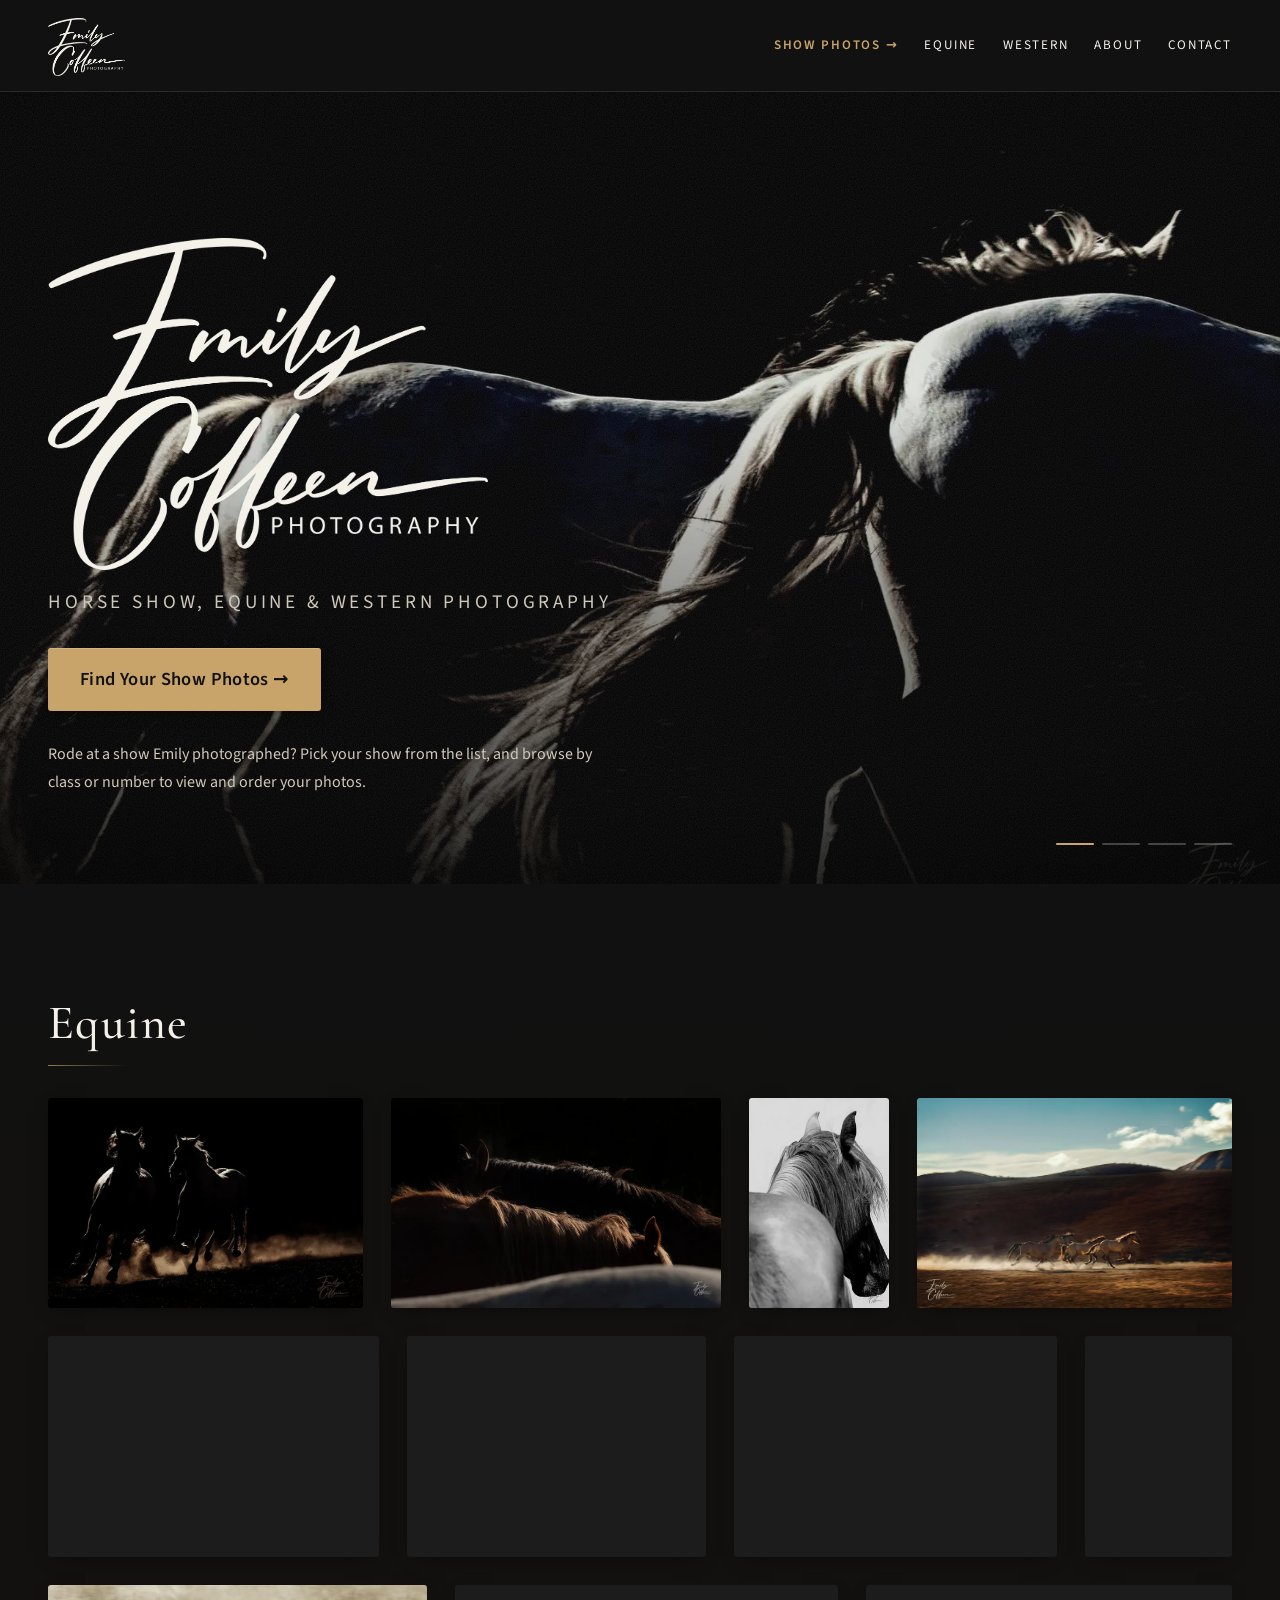
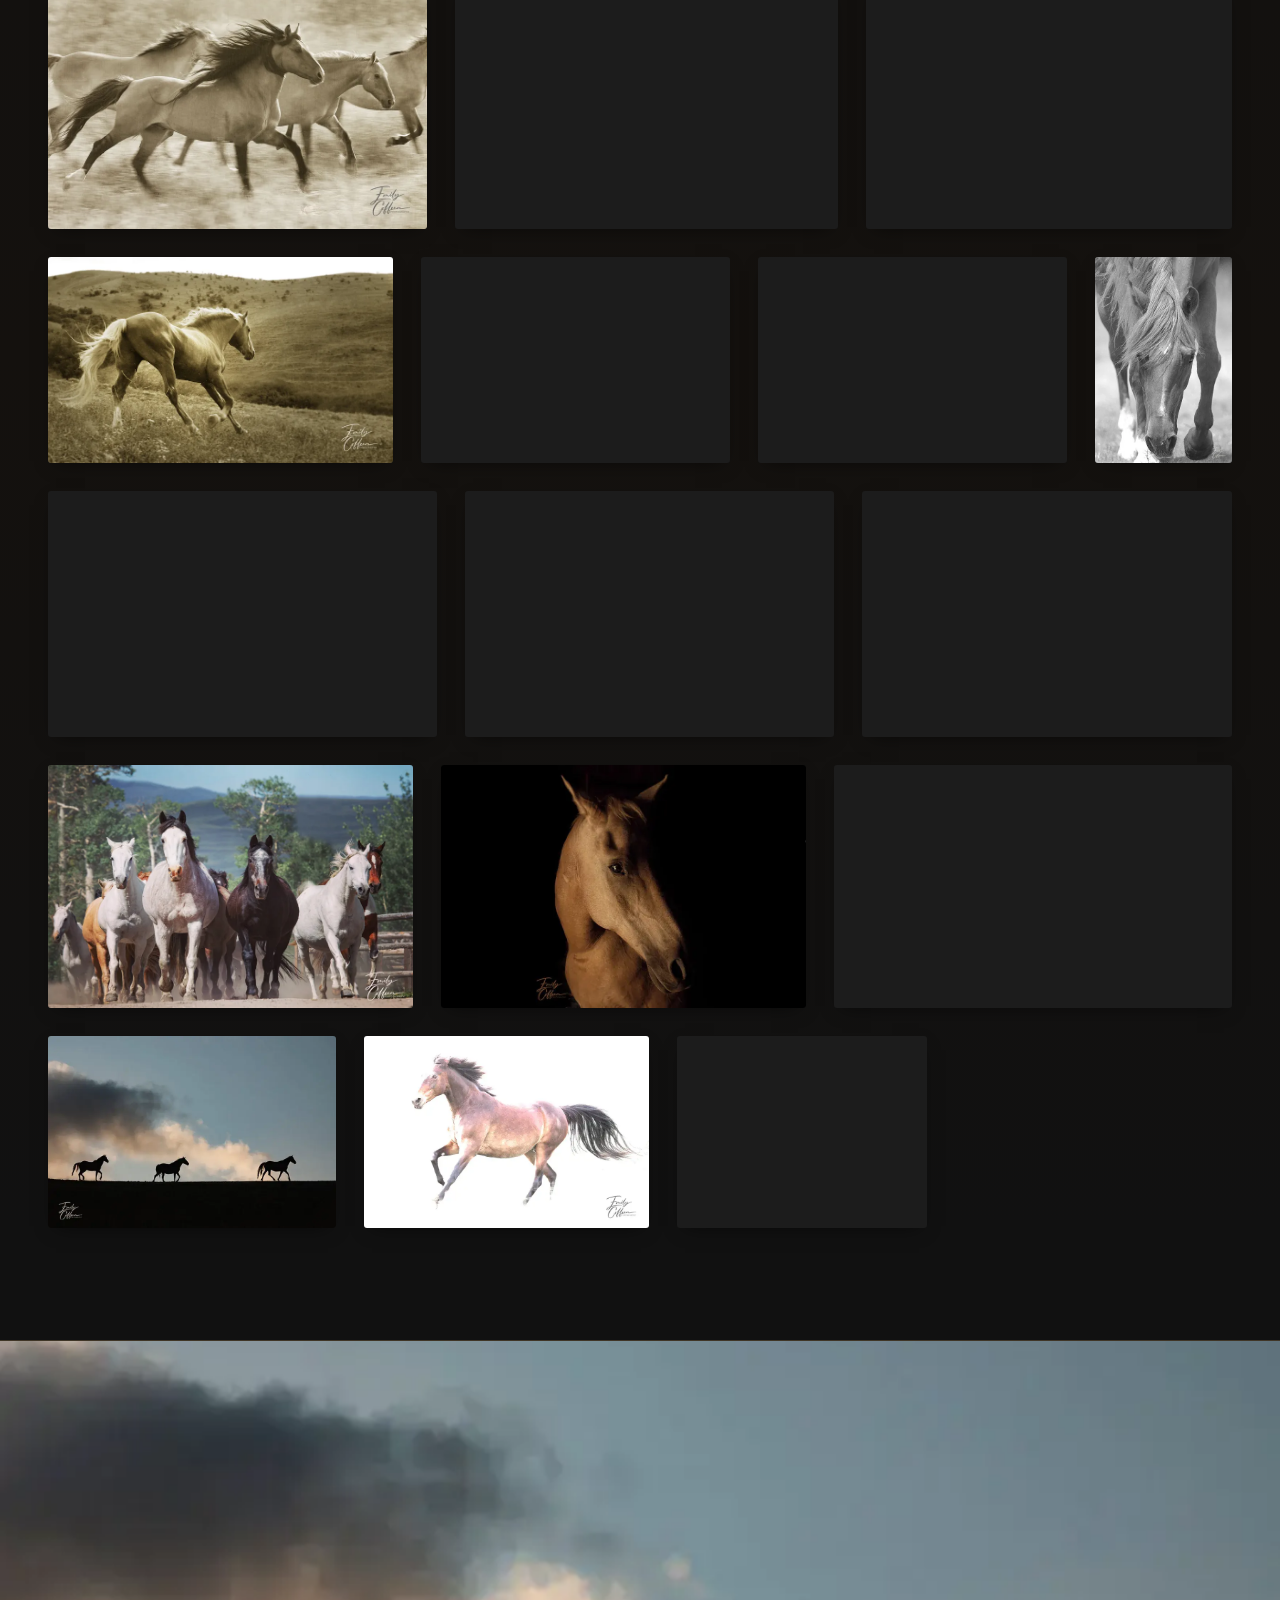
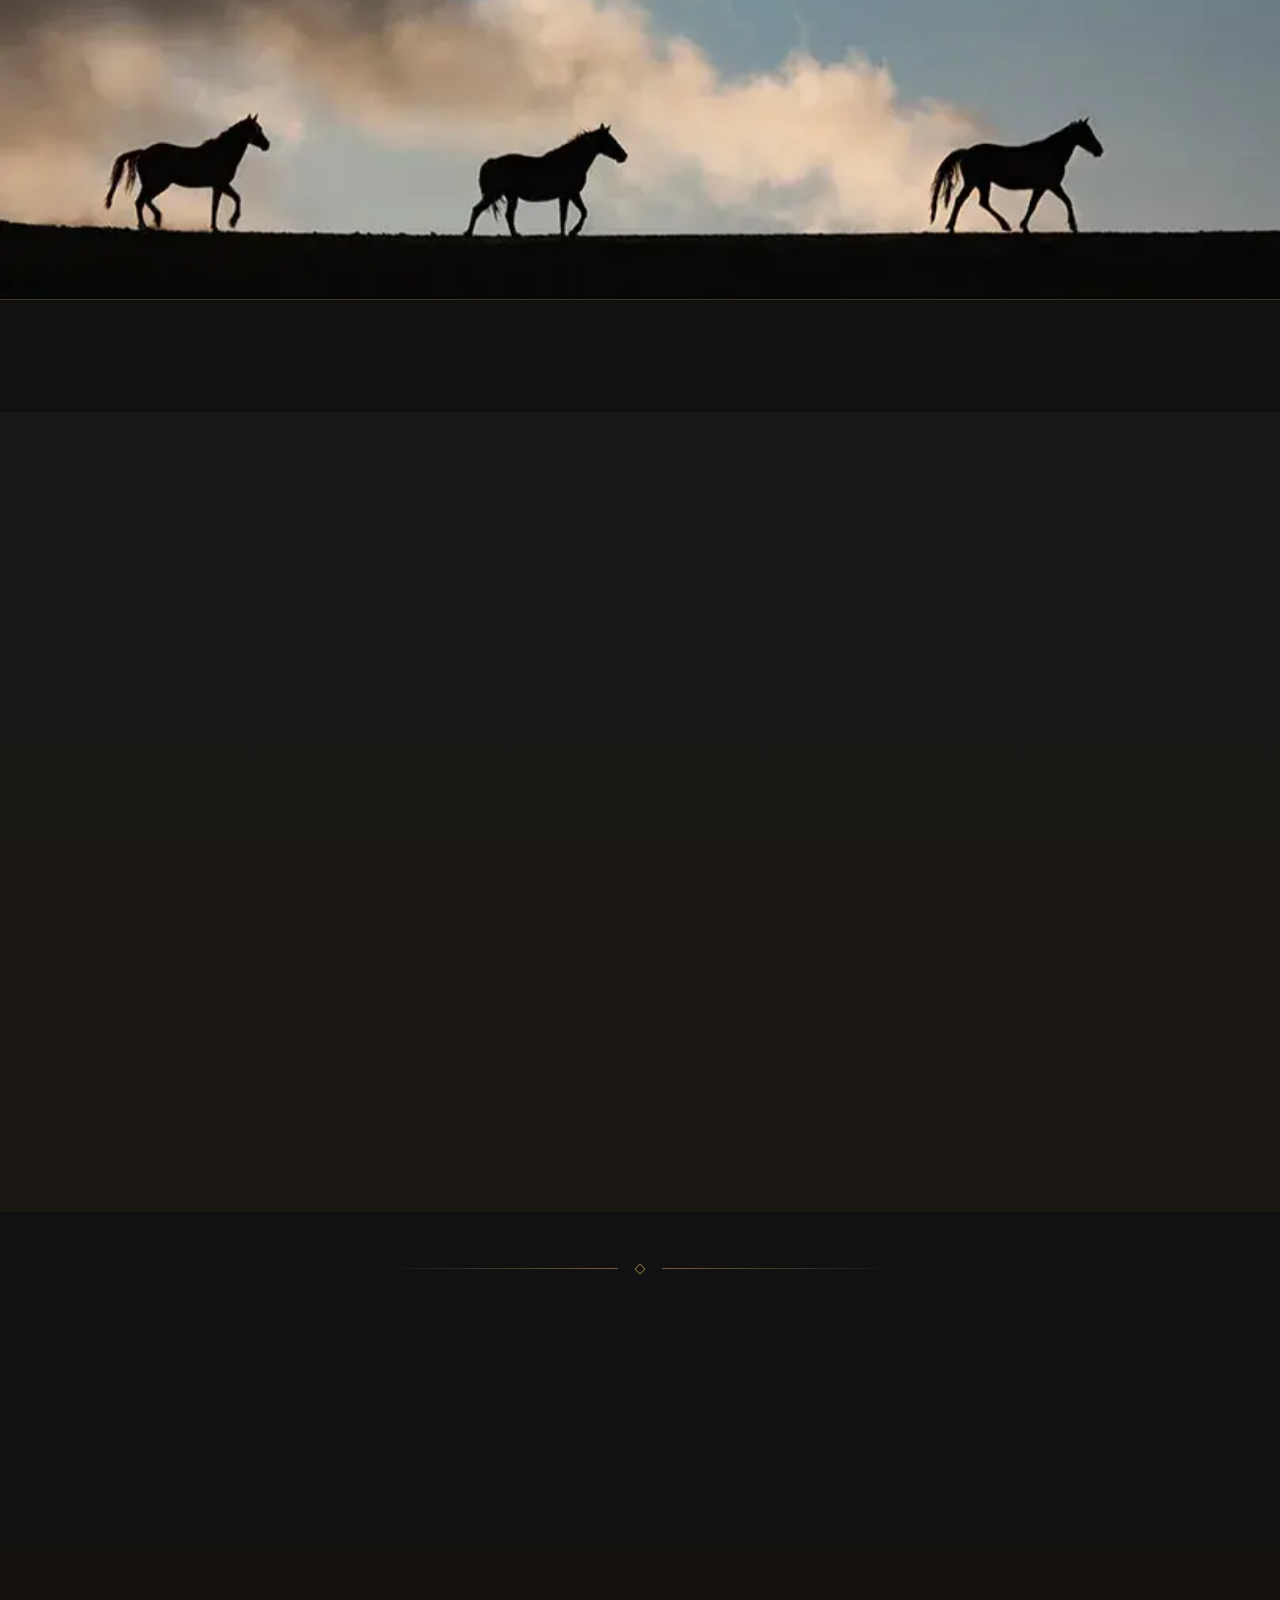
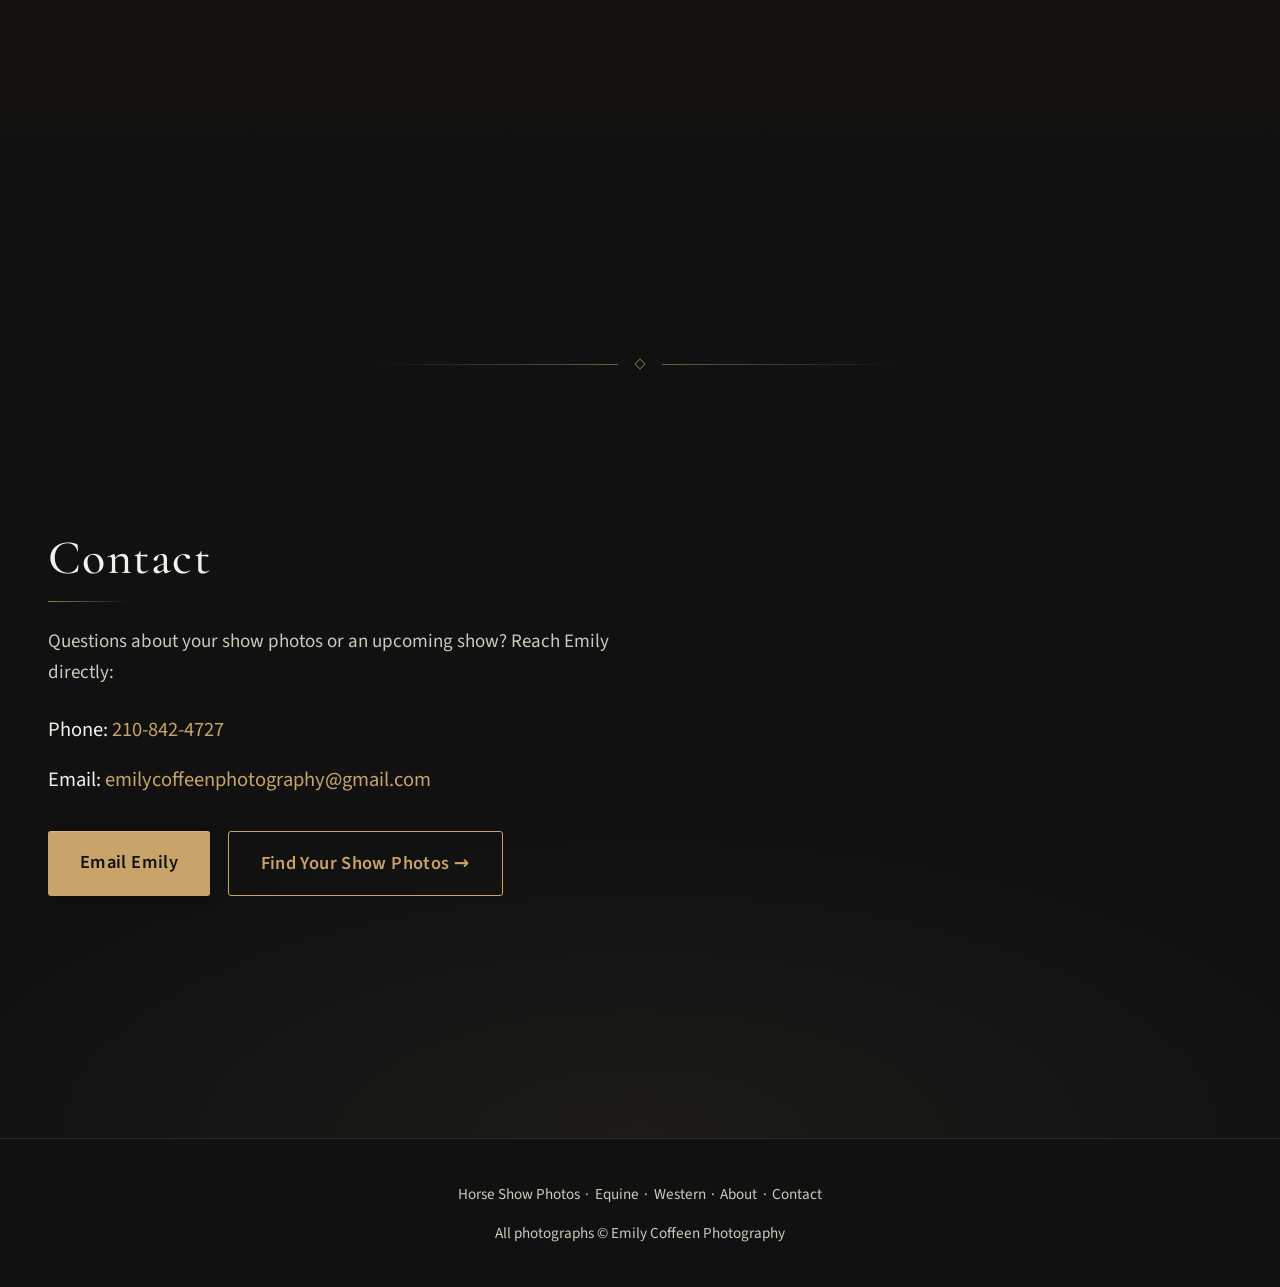
==== commit a2eff352: "New EC monogram favicons and touch icons; clearer page descriptions" ====
--- a/index.html
+++ b/index.html
@@ -2,12 +2,12 @@
 <link rel="preload" as="image" href="/img/equine-1-2000.webp?v=9d27d21d77" type="image/webp" fetchpriority="high">
 <meta name="viewport" content="width=device-width,initial-scale=1">
 <title>Emily Coffeen Photography | Horse Show &amp; Equine Photographer</title>
-<meta name="description" content="Horse show photographer Emily Coffeen. Find and order show photos from Brazos Bash, West Texas Futurity, Bosque Ranch and more, plus equine and western fine art.">
+<meta name="description" content="Emily Coffeen is a horse show and equine photographer. Find your show, view proofs and order your photos online, and explore her equine and western fine art.">
 <link rel="canonical" href="https://ecoffeenphotography.com/">
-<meta property="og:type" content="website"><meta property="og:site_name" content="Emily Coffeen Photography"><meta property="og:title" content="Emily Coffeen Photography | Horse Show &amp; Equine Photographer"><meta property="og:description" content="Horse show photographer Emily Coffeen. Find and order show photos from Brazos Bash, West Texas Futurity, Bosque Ranch and more, plus equine and western fine art."><meta property="og:url" content="https://ecoffeenphotography.com/">
+<meta property="og:type" content="website"><meta property="og:site_name" content="Emily Coffeen Photography"><meta property="og:title" content="Emily Coffeen Photography | Horse Show &amp; Equine Photographer"><meta property="og:description" content="Emily Coffeen is a horse show and equine photographer. Find your show, view proofs and order your photos online, and explore her equine and western fine art."><meta property="og:url" content="https://ecoffeenphotography.com/">
 <meta property="og:image" content="https://ecoffeenphotography.com/og-image.jpg?v=2"><meta property="og:image:secure_url" content="https://ecoffeenphotography.com/og-image.jpg?v=2"><meta property="og:image:type" content="image/jpeg"><meta property="og:image:width" content="1200"><meta property="og:image:height" content="630"><meta property="og:image:alt" content="Two horses backlit against a dark background, photographed by Emily Coffeen">
-<meta name="twitter:card" content="summary_large_image"><meta name="twitter:title" content="Emily Coffeen Photography | Horse Show &amp; Equine Photographer"><meta name="twitter:description" content="Horse show photographer Emily Coffeen. Find and order show photos from Brazos Bash, West Texas Futurity, Bosque Ranch and more, plus equine and western fine art."><meta name="twitter:image" content="https://ecoffeenphotography.com/og-image.jpg?v=2"><meta name="twitter:image:alt" content="Two horses backlit against a dark background, photographed by Emily Coffeen">
-<link rel="icon" href="/favicon.ico" sizes="32x32"><link rel="icon" href="/img/icon-192.png?v=d8138a7503" type="image/png" sizes="192x192"><link rel="apple-touch-icon" href="/img/apple-touch-icon.png?v=021576311c"><meta name="theme-color" content="#111111"><meta name="color-scheme" content="dark"><meta name="apple-mobile-web-app-status-bar-style" content="black"><link rel="manifest" href="/site.webmanifest">
+<meta name="twitter:card" content="summary_large_image"><meta name="twitter:title" content="Emily Coffeen Photography | Horse Show &amp; Equine Photographer"><meta name="twitter:description" content="Emily Coffeen is a horse show and equine photographer. Find your show, view proofs and order your photos online, and explore her equine and western fine art."><meta name="twitter:image" content="https://ecoffeenphotography.com/og-image.jpg?v=2"><meta name="twitter:image:alt" content="Two horses backlit against a dark background, photographed by Emily Coffeen">
+<link rel="icon" href="/favicon.ico" sizes="16x16 32x32 48x48"><link rel="icon" href="/img/icon-96.png?v=55f27ac52d" type="image/png" sizes="96x96"><link rel="icon" href="/img/icon-192.png?v=8a044fceef" type="image/png" sizes="192x192"><link rel="apple-touch-icon" sizes="180x180" href="/img/apple-touch-icon.png?v=54884f50e7"><meta name="theme-color" content="#111111"><meta name="color-scheme" content="dark"><meta name="apple-mobile-web-app-status-bar-style" content="black"><link rel="manifest" href="/site.webmanifest">
 <link rel="preload" href="/fonts/cormorant-latin.woff2?v=c47ff12887" as="font" type="font/woff2" crossorigin><link rel="preload" href="/fonts/sourcesans3-latin.woff2?v=9ef356ea55" as="font" type="font/woff2" crossorigin>
 <style id="css">@font-face{font-family:'Cormorant Garamond';font-style:normal;font-weight:500;font-display:swap;src:url(/fonts/cormorant-cyrillic-ext.woff2?v=ab67422bcb) format('woff2');unicode-range:U+0460-052F,U+1C80-1C8A,U+20B4,U+2DE0-2DFF,U+A640-A69F,U+FE2E-FE2F}@font-face{font-family:'Cormorant Garamond';font-style:normal;font-weight:500;font-display:swap;src:url(/fonts/cormorant-cyrillic.woff2?v=e1df04190d) format('woff2');unicode-range:U+0301,U+0400-045F,U+0490-0491,U+04B0-04B1,U+2116}@font-face{font-family:'Cormorant Garamond';font-style:normal;font-weight:500;font-display:swap;src:url(/fonts/cormorant-vietnamese.woff2?v=4694f51e41) format('woff2');unicode-range:U+0102-0103,U+0110-0111,U+0128-0129,U+0168-0169,U+01A0-01A1,U+01AF-01B0,U+0300-0301,U+0303-0304,U+0308-0309,U+0323,U+0329,U+1EA0-1EF9,U+20AB}@font-face{font-family:'Cormorant Garamond';font-style:normal;font-weight:500;font-display:swap;src:url(/fonts/cormorant-latin-ext.woff2?v=acc46a2a77) format('woff2');unicode-range:U+0100-02BA,U+02BD-02C5,U+02C7-02CC,U+02CE-02D7,U+02DD-02FF,U+0304,U+0308,U+0329,U+1D00-1DBF,U+1E00-1E9F,U+1EF2-1EFF,U+2020,U+20A0-20AB,U+20AD-20C4,U+2113,U+2C60-2C7F,U+A720-A7FF}@font-face{font-family:'Cormorant Garamond';font-style:normal;font-weight:500;font-display:swap;src:url(/fonts/cormorant-latin.woff2?v=c47ff12887) format('woff2');unicode-range:U+0000-00FF,U+0131,U+0152-0153,U+02BB-02BC,U+02C6,U+02DA,U+02DC,U+0304,U+0308,U+0329,U+2000-206F,U+20AC,U+2122,U+2191,U+2193,U+2212,U+2215,U+FEFF,U+FFFD}@font-face{font-family:'Cormorant Garamond';font-style:normal;font-weight:600;font-display:swap;src:url(/fonts/cormorant-cyrillic-ext.woff2?v=ab67422bcb) format('woff2');unicode-range:U+0460-052F,U+1C80-1C8A,U+20B4,U+2DE0-2DFF,U+A640-A69F,U+FE2E-FE2F}@font-face{font-family:'Cormorant Garamond';font-style:normal;font-weight:600;font-display:swap;src:url(/fonts/cormorant-cyrillic.woff2?v=e1df04190d) format('woff2');unicode-range:U+0301,U+0400-045F,U+0490-0491,U+04B0-04B1,U+2116}@font-face{font-family:'Cormorant Garamond';font-style:normal;font-weight:600;font-display:swap;src:url(/fonts/cormorant-vietnamese.woff2?v=4694f51e41) format('woff2');unicode-range:U+0102-0103,U+0110-0111,U+0128-0129,U+0168-0169,U+01A0-01A1,U+01AF-01B0,U+0300-0301,U+0303-0304,U+0308-0309,U+0323,U+0329,U+1EA0-1EF9,U+20AB}@font-face{font-family:'Cormorant Garamond';font-style:normal;font-weight:600;font-display:swap;src:url(/fonts/cormorant-latin-ext.woff2?v=acc46a2a77) format('woff2');unicode-range:U+0100-02BA,U+02BD-02C5,U+02C7-02CC,U+02CE-02D7,U+02DD-02FF,U+0304,U+0308,U+0329,U+1D00-1DBF,U+1E00-1E9F,U+1EF2-1EFF,U+2020,U+20A0-20AB,U+20AD-20C4,U+2113,U+2C60-2C7F,U+A720-A7FF}@font-face{font-family:'Cormorant Garamond';font-style:normal;font-weight:600;font-display:swap;src:url(/fonts/cormorant-latin.woff2?v=c47ff12887) format('woff2');unicode-range:U+0000-00FF,U+0131,U+0152-0153,U+02BB-02BC,U+02C6,U+02DA,U+02DC,U+0304,U+0308,U+0329,U+2000-206F,U+20AC,U+2122,U+2191,U+2193,U+2212,U+2215,U+FEFF,U+FFFD}@font-face{font-family:'Source Sans 3';font-style:normal;font-weight:400;font-display:swap;src:url(/fonts/sourcesans3-cyrillic-ext.woff2?v=8bc6726378) format('woff2');unicode-range:U+0460-052F,U+1C80-1C8A,U+20B4,U+2DE0-2DFF,U+A640-A69F,U+FE2E-FE2F}@font-face{font-family:'Source Sans 3';font-style:normal;font-weight:400;font-display:swap;src:url(/fonts/sourcesans3-cyrillic.woff2?v=d4a5d30218) format('woff2');unicode-range:U+0301,U+0400-045F,U+0490-0491,U+04B0-04B1,U+2116}@font-face{font-family:'Source Sans 3';font-style:normal;font-weight:400;font-display:swap;src:url(/fonts/sourcesans3-greek-ext.woff2?v=1a0a8e88d2) format('woff2');unicode-range:U+1F00-1FFF}@font-face{font-family:'Source Sans 3';font-style:normal;font-weight:400;font-display:swap;src:url(/fonts/sourcesans3-greek.woff2?v=50516cedb6) format('woff2');unicode-range:U+0370-0377,U+037A-037F,U+0384-038A,U+038C,U+038E-03A1,U+03A3-03FF}@font-face{font-family:'Source Sans 3';font-style:normal;font-weight:400;font-display:swap;src:url(/fonts/sourcesans3-vietnamese.woff2?v=f6a7c367a8) format('woff2');unicode-range:U+0102-0103,U+0110-0111,U+0128-0129,U+0168-0169,U+01A0-01A1,U+01AF-01B0,U+0300-0301,U+0303-0304,U+0308-0309,U+0323,U+0329,U+1EA0-1EF9,U+20AB}@font-face{font-family:'Source Sans 3';font-style:normal;font-weight:400;font-display:swap;src:url(/fonts/sourcesans3-latin-ext.woff2?v=c6ba61588d) format('woff2');unicode-range:U+0100-02BA,U+02BD-02C5,U+02C7-02CC,U+02CE-02D7,U+02DD-02FF,U+0304,U+0308,U+0329,U+1D00-1DBF,U+1E00-1E9F,U+1EF2-1EFF,U+2020,U+20A0-20AB,U+20AD-20C4,U+2113,U+2C60-2C7F,U+A720-A7FF}@font-face{font-family:'Source Sans 3';font-style:normal;font-weight:400;font-display:swap;src:url(/fonts/sourcesans3-latin.woff2?v=9ef356ea55) format('woff2');unicode-range:U+0000-00FF,U+0131,U+0152-0153,U+02BB-02BC,U+02C6,U+02DA,U+02DC,U+0304,U+0308,U+0329,U+2000-206F,U+20AC,U+2122,U+2191,U+2193,U+2212,U+2215,U+FEFF,U+FFFD}@font-face{font-family:'Source Sans 3';font-style:normal;font-weight:600;font-display:swap;src:url(/fonts/sourcesans3-cyrillic-ext.woff2?v=8bc6726378) format('woff2');unicode-range:U+0460-052F,U+1C80-1C8A,U+20B4,U+2DE0-2DFF,U+A640-A69F,U+FE2E-FE2F}@font-face{font-family:'Source Sans 3';font-style:normal;font-weight:600;font-display:swap;src:url(/fonts/sourcesans3-cyrillic.woff2?v=d4a5d30218) format('woff2');unicode-range:U+0301,U+0400-045F,U+0490-0491,U+04B0-04B1,U+2116}@font-face{font-family:'Source Sans 3';font-style:normal;font-weight:600;font-display:swap;src:url(/fonts/sourcesans3-greek-ext.woff2?v=1a0a8e88d2) format('woff2');unicode-range:U+1F00-1FFF}@font-face{font-family:'Source Sans 3';font-style:normal;font-weight:600;font-display:swap;src:url(/fonts/sourcesans3-greek.woff2?v=50516cedb6) format('woff2');unicode-range:U+0370-0377,U+037A-037F,U+0384-038A,U+038C,U+038E-03A1,U+03A3-03FF}@font-face{font-family:'Source Sans 3';font-style:normal;font-weight:600;font-display:swap;src:url(/fonts/sourcesans3-vietnamese.woff2?v=f6a7c367a8) format('woff2');unicode-range:U+0102-0103,U+0110-0111,U+0128-0129,U+0168-0169,U+01A0-01A1,U+01AF-01B0,U+0300-0301,U+0303-0304,U+0308-0309,U+0323,U+0329,U+1EA0-1EF9,U+20AB}@font-face{font-family:'Source Sans 3';font-style:normal;font-weight:600;font-display:swap;src:url(/fonts/sourcesans3-latin-ext.woff2?v=c6ba61588d) format('woff2');unicode-range:U+0100-02BA,U+02BD-02C5,U+02C7-02CC,U+02CE-02D7,U+02DD-02FF,U+0304,U+0308,U+0329,U+1D00-1DBF,U+1E00-1E9F,U+1EF2-1EFF,U+2020,U+20A0-20AB,U+20AD-20C4,U+2113,U+2C60-2C7F,U+A720-A7FF}@font-face{font-family:'Source Sans 3';font-style:normal;font-weight:600;font-display:swap;src:url(/fonts/sourcesans3-latin.woff2?v=9ef356ea55) format('woff2');unicode-range:U+0000-00FF,U+0131,U+0152-0153,U+02BB-02BC,U+02C6,U+02DA,U+02DC,U+0304,U+0308,U+0329,U+2000-206F,U+20AC,U+2122,U+2191,U+2193,U+2212,U+2215,U+FEFF,U+FFFD}:root{--bg:#111;--bg2:#181818;--fg:#f4f1ea;--mut:#cfc8bb;--acc:#c9a46a;--line:#2a2a2a;--hh:84px;--pad:clamp(1.25rem,4vw,3rem);--sec-y:clamp(4rem,9vw,7rem);--orn-y:calc((var(--sec-y) - 8px) / 2)}*{box-sizing:border-box}html.sm{scroll-behavior:smooth}@media(prefers-reduced-motion:reduce){html.sm{scroll-behavior:auto}}body{margin:0;background:var(--bg);color:var(--fg);font:400 19px/1.7 "Source Sans 3",system-ui,sans-serif;-webkit-font-smoothing:antialiased;overflow-x:hidden}img{max-width:100%}h1,h2,h3{font-family:"Cormorant Garamond",Georgia,serif;font-weight:600;line-height:1.15;margin:0 0 .5em}h2{font-size:clamp(2.1rem,4vw,3rem);letter-spacing:.01em}h2::after{content:"";display:block;width:56px;height:1px;background:var(--acc);margin-top:.9rem;opacity:.8}a{color:var(--acc);text-underline-offset:.18em}:focus-visible{outline:2px solid var(--acc);outline-offset:3px;border-radius:2px}.skip{position:absolute;left:-999px;top:0;background:var(--acc);color:#111;padding:.6rem 1rem;z-index:100;font-weight:600}.skip:focus{left:1rem;top:1rem}header{position:sticky;top:0;z-index:10;background:rgba(17,17,17,.94);-webkit-backdrop-filter:blur(8px);backdrop-filter:blur(8px);display:flex;flex-wrap:wrap;align-items:center;justify-content:space-between;gap:.4rem 1rem;padding:.9rem var(--pad);border-bottom:1px solid var(--line);transition:padding .3s ease}.brand{display:block;line-height:0;padding-top:4px}.brand img{display:block;height:58px;width:auto;transition:height .3s ease}header.shrink{padding-top:.45rem;padding-bottom:.45rem}header.shrink .brand img{height:44px}nav{display:flex;flex-wrap:wrap;align-items:center}nav a{white-space:nowrap;color:var(--fg);text-decoration:none;font-size:.82rem;letter-spacing:.14em;text-transform:uppercase;margin-left:1.6rem;padding:.35rem 0;border-bottom:1px solid transparent;transition:color .2s,border-color .2s}nav a:hover,nav a[aria-current]{color:var(--acc);border-bottom-color:rgba(201,164,106,.5)}nav .cta{color:var(--acc);font-weight:600}.hero{min-height:88vh;display:flex;align-items:flex-end;padding:0 var(--pad);background:#111 url(/img/equine-1.jpg?v=ce683e567d) center/cover;background-image:linear-gradient(to top,rgba(0,0,0,.88),rgba(0,0,0,.1) 62%),image-set(url(/img/equine-1-2000.webp?v=9d27d21d77) type("image/webp"),url(/img/equine-1.jpg?v=ce683e567d) type("image/jpeg"))}.hero .in{padding:3rem 0 4.5rem;max-width:900px}.hero h1{margin:0 0 1rem}.hlogo{width:min(440px,72vw);height:auto;display:block}.hero p.tag{font-size:1.2rem;letter-spacing:.2em;text-transform:uppercase;color:var(--mut);margin:0 0 1.8rem}.btn{display:inline-block;background:var(--acc);color:#111;font-weight:600;font-size:1.15rem;padding:1rem 2rem;border-radius:4px;text-decoration:none;transition:background .2s,transform .2s,box-shadow .2s}.btn:hover{background:#e0bd82;transform:translateY(-1px);box-shadow:0 6px 20px rgba(0,0,0,.35)}.btn.ghost{background:transparent;color:var(--acc);border:1px solid var(--acc)}.btn.ghost:hover{background:rgba(201,164,106,.12)}.hint{font-size:1rem;color:var(--mut);margin-top:1.2rem;max-width:34rem}section,#organizers{scroll-margin-top:var(--hh)}section{padding:var(--sec-y) var(--pad)}.wrap{max-width:1200px;margin:0 auto}.lead{color:var(--mut);max-width:42rem;margin:-.4rem 0 2rem}.grid{display:grid;grid-template-columns:repeat(auto-fill,minmax(300px,1fr));gap:clamp(14px,2vw,24px);margin-top:2rem}.g{display:block;overflow:hidden;border-radius:3px;background:#1c1c1c;position:relative}.g img{width:100%;height:auto;aspect-ratio:3/2;object-fit:cover;display:block;transition:transform .7s cubic-bezier(.2,.7,.2,1),filter .4s}.g::after{content:"";position:absolute;inset:0;box-shadow:inset 0 0 0 1px rgba(201,164,106,0);transition:box-shadow .4s}.g:focus-visible img{transform:scale(1.035);filter:brightness(1.06)}.g:focus-visible::after{box-shadow:inset 0 0 0 1px rgba(201,164,106,.55)}.about{display:grid;grid-template-columns:1fr 1.4fr;gap:clamp(2rem,5vw,4.5rem);align-items:center}.about img{width:100%;height:auto;border-radius:4px;display:block}.ph{border:1px dashed #666;padding:1rem 1.2rem;color:var(--mut);border-radius:4px}.tagph{font-size:.8rem;text-transform:uppercase;letter-spacing:.1em;color:#e8a24a}.alt{background:var(--bg2)}.cols{display:grid;grid-template-columns:1fr 1fr;gap:clamp(2rem,5vw,4.5rem)}.small{font-size:1rem}blockquote{margin:0 0 1rem;font-style:italic}.contact-lines{font-size:1.25rem;margin:1.5rem 0 2rem;list-style:none;padding:0}.contact-lines a{word-break:break-word}.actions{display:flex;flex-wrap:wrap;gap:1rem}footer{padding:2.5rem var(--pad);text-align:center;color:var(--mut);font-size:.95rem;border-top:1px solid var(--line)}#lb{position:fixed;inset:0;background:rgba(0,0,0,.95);display:none;align-items:center;justify-content:center;z-index:50;touch-action:pan-y}#lb.on{display:flex;animation:fd .25s ease}#lb img{max-width:92vw;max-height:86vh;object-fit:contain;box-shadow:0 10px 40px rgba(0,0,0,.6)}#lb button{position:absolute;background:rgba(17,17,17,.5);border:0;border-radius:50%;width:3.2rem;height:3.2rem;color:#fff;font-size:2.2rem;line-height:1;cursor:pointer;display:flex;align-items:center;justify-content:center}#lb button:focus-visible,#lb button:hover{color:var(--acc)}#x{top:1rem;right:1rem}#p{left:1rem;top:50%;transform:translateY(-50%)}#n{right:1rem;top:50%;transform:translateY(-50%)}#lbc{position:absolute;bottom:1rem;left:0;right:0;text-align:center;color:var(--mut);font-size:.9rem}@keyframes fd{from{opacity:0}to{opacity:1}}.js .rv{opacity:0;transform:translateY(18px);transition:opacity .8s ease,transform .8s ease}.js .rv.in{opacity:1;transform:none}@media(prefers-reduced-motion:reduce){.js .rv{opacity:1;transform:none;transition:none}.g img,.btn,header,.brand img{transition:none}#lb.on{animation:none}}.cards{display:grid;grid-template-columns:repeat(auto-fill,minmax(290px,1fr));gap:clamp(14px,2vw,24px);margin-top:2rem}.card{display:block;background:#1a1a1a;border:1px solid var(--line);border-radius:6px;overflow:hidden;color:var(--fg);text-decoration:none;transition:border-color .25s,transform .25s}.card:focus-visible{border-color:var(--acc);transform:translateY(-2px)}.card img{width:100%;height:auto;aspect-ratio:3/2;object-fit:cover;display:block;background:#222}.card div{padding:.9rem 1.1rem 1.1rem}.card h3{font-size:1.45rem;margin:0}.card span{font-size:.9rem;color:var(--acc)}.back{display:inline-block;margin-bottom:1.2rem;font-size:1.05rem}@media(max-width:760px){:root{--pad:1.25rem}header{flex-direction:column;justify-content:center;padding:.8rem .5rem .3rem;gap:.15rem}.brand{align-self:flex-start;margin-left:.75rem}.brand img{height:50px}header.shrink .brand img{height:38px}header.shrink{padding:.4rem .5rem .1rem}nav{justify-content:center;flex-wrap:nowrap;width:100%}nav a{margin:0 .45rem;font-size:.66rem;letter-spacing:.08em;padding:.45rem 0}.about,.cols{grid-template-columns:1fr}.grid{grid-template-columns:1fr;gap:16px}.hero{min-height:78vh}.cards{grid-template-columns:1fr;gap:16px}.btn{font-size:1.05rem;padding:.9rem 1.5rem}#lb button{width:2.6rem;height:2.6rem;font-size:1.8rem}#p{left:.3rem}#n{right:.3rem}}@media(min-width:480px) and (max-width:760px){.grid,.cards{grid-template-columns:1fr 1fr;gap:14px}.card h3{font-size:1.15rem}.card div{padding:.6rem .7rem .8rem}}@media(max-width:360px){nav a{margin:0 .3rem;font-size:.6rem;letter-spacing:.05em}}h3{font-size:1.7rem}ul.ph{padding-left:2.2rem}ul.ph li.tagph{margin-left:-1rem}.grid.two{grid-template-columns:repeat(2,1fr)}@media(max-width:479px){.grid.two{grid-template-columns:1fr}.hero p.tag{font-size:.95rem;letter-spacing:.14em}}#contact{min-height:calc(100vh - var(--hh) - 90px)}body{animation:pgin .8s ease-out both}@keyframes pgin{from{opacity:0}to{opacity:1}}.hero{background-position:center calc(50% + var(--py,0px))}.card{transition:border-color .25s,transform .3s ease,box-shadow .3s ease}.card:focus-visible{transform:translateY(-6px);box-shadow:0 14px 30px rgba(0,0,0,.55)}@media(prefers-reduced-motion:reduce){body{animation:none}.hero{background-position:center}.card:hover,.card:focus-visible{transform:none}}.nowrap{white-space:nowrap}.hero{position:relative;overflow:hidden;isolation:isolate}.hero .in{position:relative;z-index:2}.hs{position:absolute;inset:0;z-index:0;transform:translate3d(0,var(--py,0px),0)}.hs::after{content:"";position:absolute;inset:0;z-index:3;background:linear-gradient(to top,rgba(0,0,0,.88),rgba(0,0,0,.1) 62%)}.hs i{position:absolute;inset:0;background:center/cover no-repeat;opacity:0;transition:opacity 1.5s ease}.hs i.on{opacity:1;animation:kb 7.5s linear both}.hs i.out{opacity:0;animation:kb 7.5s linear both}@keyframes kb{from{transform:scale(1)}to{transform:scale(1.07)}}.grid,.grid.two{display:flex;flex-wrap:wrap;gap:clamp(16px,2.2vw,28px)}.grid::after{content:"";flex:999 1 0}.grid .g{flex:var(--ar,1.5) 1 calc(var(--ar,1.5) * clamp(170px,15vw,250px));min-width:0}.grid.two .g{flex-basis:calc(var(--ar,1.5) * clamp(220px,22vw,330px))}.g img{aspect-ratio:auto;height:100%;object-fit:cover}h2::after{width:80px;background:linear-gradient(90deg,var(--acc),rgba(201,164,106,0));opacity:.7}h2{font-weight:500;letter-spacing:.03em}.orn{display:flex;align-items:center;justify-content:center;gap:1.15rem;max-width:1200px;margin:0 auto;padding:var(--orn-y) var(--pad);color:var(--acc);opacity:.58}.orn::before,.orn::after{content:"";flex:1;max-width:240px;height:1px;background:linear-gradient(90deg,transparent,rgba(201,164,106,.9))}.orn::after{transform:scaleX(-1)}.orn span{transform:rotate(45deg);display:block;width:8px;height:8px;border:1px solid currentColor;flex-shrink:0;box-sizing:border-box}.strip{position:relative;overflow:hidden;height:clamp(220px,46vw,560px);background:#111;border-top:1px solid rgba(201,164,106,.25);border-bottom:1px solid rgba(201,164,106,.25);box-shadow:inset 0 30px 40px -20px #111,inset 0 -30px 40px -20px #181818}.strip::before{content:"";position:absolute;inset:-18% 0;z-index:-1;background:url(/img/equine-23-2000.webp?v=10ad2c30af) center/cover;transform:translate3d(0,var(--sy,0px),0)}.strip{isolation:isolate}#lb img{transition:opacity .3s ease,transform .3s ease}#lb.on img{animation:zi .4s cubic-bezier(.2,.7,.2,1)}#lb img.sw{opacity:0;transform:translateX(var(--dx,0))}@keyframes zi{from{opacity:0;transform:scale(.94)}to{opacity:1;transform:none}}#lb{touch-action:none}@media(max-width:760px){.grid .g,.grid.two .g{flex:1 1 100%}.grid{gap:22px}.strip{height:clamp(200px,58vw,320px)}}@media(prefers-reduced-motion:reduce){.hs i{transition:none;animation:none!important}.strip::before{transform:none}.hs{transform:none}#lb.on img{animation:none}#lb img{transition:none}}.hero{background-position:center!important;min-height:88svh}.hs,.strip::before{will-change:transform;backface-visibility:hidden}@media(max-width:760px){.hero{min-height:78svh}}.js .g img{opacity:0;filter:blur(14px);transform:scale(1.04);transition:opacity .9s ease,filter 1.1s ease,transform .7s cubic-bezier(.2,.7,.2,1)}.js .g.ld img{opacity:1;filter:none;transform:none}.js .g.ld:focus-visible img{transform:scale(1.035);filter:brightness(1.06)}.hero p.quote{font-family:"Cormorant Garamond",Georgia,serif;font-style:italic;font-size:clamp(1.15rem,2.2vw,1.5rem);line-height:1.4;color:var(--fg);opacity:.88;max-width:30rem;margin:-1rem 0 1.8rem;padding-left:1rem;border-left:1px solid rgba(201,164,106,.6)}.js .hero .in>*{animation:hin 1.1s cubic-bezier(.2,.7,.2,1) both}.js .hero .in>:nth-child(2){animation-delay:.15s}.js .hero .in>:nth-child(3){animation-delay:.3s}.js .hero .in>:nth-child(4){animation-delay:.45s}.js .hero .in>:nth-child(5){animation-delay:.6s}@keyframes hin{from{opacity:0;transform:translateY(14px)}to{opacity:1;transform:none}}nav a.act{color:var(--acc);border-bottom-color:rgba(201,164,106,.5)}.totop{position:fixed;right:clamp(14px,3vw,28px);bottom:clamp(14px,3vw,28px);z-index:20;width:46px;height:46px;border-radius:50%;display:flex;align-items:center;justify-content:center;color:var(--acc);background:rgba(17,17,17,.82);border:1px solid rgba(201,164,106,.45);-webkit-backdrop-filter:blur(6px);backdrop-filter:blur(6px);opacity:0;visibility:hidden;transform:translateY(10px);transition:opacity .35s,transform .35s,visibility .35s,background .2s}.totop.on{opacity:1;visibility:visible;transform:none}.totop:hover{background:rgba(201,164,106,.16)}:focus-visible{outline:2px solid var(--acc);outline-offset:4px;border-radius:3px;box-shadow:0 0 0 6px rgba(201,164,106,.18)}.g:focus-visible,.card:focus-visible{outline-offset:3px}.vh{position:absolute;width:1px;height:1px;overflow:hidden;clip:rect(0 0 0 0);white-space:nowrap}.filter{display:flex;flex-wrap:wrap;align-items:center;gap:.6rem 1rem;margin:1.5rem 0 .5rem}.filter input{flex:1 1 260px;max-width:440px;min-width:0;font:inherit;font-size:1rem;color:var(--fg);background:#1a1a1a;border:1px solid var(--line);border-radius:4px;padding:.75rem 1rem;transition:border-color .2s}.filter input:focus{border-color:var(--acc);outline:none;box-shadow:0 0 0 4px rgba(201,164,106,.18)}.filter input::placeholder{color:#8d877c}#qc{font-size:.9rem;color:var(--mut)}.none{grid-column:1/-1;color:var(--mut)}.card img{transition:transform .7s cubic-bezier(.2,.7,.2,1),filter .4s}.card{position:relative}.card:focus-visible img{transform:scale(1.04);filter:brightness(1.06)}.card:first-of-type::before{content:"Newest";position:absolute;top:.75rem;left:.75rem;z-index:2;background:var(--acc);color:#111;font-size:.7rem;font-weight:600;letter-spacing:.14em;text-transform:uppercase;padding:.25rem .6rem;border-radius:2px}.cards.f .card:first-of-type::before{display:none}.card picture{display:block;overflow:hidden}.nf{position:relative;isolation:isolate;overflow:hidden;min-height:72svh;display:flex;align-items:center;text-align:center;background:#111}.nf::before{content:"";position:absolute;inset:0;z-index:-2;background:#111 url(/img/equine-14.jpg?v=6fd43fc59f) center/cover;background-image:image-set(url(/img/equine-14-2000.webp?v=0b5afe5485) type("image/webp"),url(/img/equine-14.jpg?v=6fd43fc59f) type("image/jpeg"));opacity:.42}.nf::after{content:"";position:absolute;inset:0;z-index:-1;background:radial-gradient(ellipse at 50% 40%,rgba(17,17,17,.55),rgba(17,17,17,.92) 75%),linear-gradient(to bottom,rgba(17,17,17,.6),transparent 30%,transparent 70%,#111)}.nf .wrap{max-width:640px}.nf-k{font-family:"Cormorant Garamond",Georgia,serif;font-size:clamp(5rem,16vw,9rem);line-height:1;color:var(--acc);opacity:.35;margin:0 0 .6rem}.nf h1{font-size:clamp(2rem,5vw,3rem);font-weight:500}.nf .orn{margin:1.2rem auto 1.5rem}.nf-t{color:var(--mut)}@media(prefers-reduced-motion:reduce){.js .g img{transition:none;filter:none;transform:none;opacity:1}.js .hero .in>*{animation:none}.totop{transition:none}.card:hover img{transform:none}}[hidden]{display:none!important}::selection{background:rgba(201,164,106,.85);color:#111}html{scrollbar-color:#4a4134 #0d0d0d}::-webkit-scrollbar{width:11px}::-webkit-scrollbar-track{background:#0d0d0d}::-webkit-scrollbar-thumb{background:#3a342b;border-radius:6px;border:3px solid #0d0d0d}::-webkit-scrollbar-thumb:hover{background:#6b5a3e}#equine,#about{background:linear-gradient(180deg,#111 0%,#14110e 55%,#111 100%)}.alt{background:linear-gradient(180deg,#181818 0%,#1b1712 100%)}#contact{background:radial-gradient(ellipse 80% 60% at 50% 100%,rgba(201,164,106,.07),transparent 70%),#111}.sp{position:fixed;top:0;left:0;right:0;height:2px;z-index:40;pointer-events:none;background:linear-gradient(90deg,rgba(201,164,106,.4),#c9a46a 60%,#f0d39c);transform-origin:0 50%;transform:scaleX(var(--sp,0));box-shadow:0 0 8px rgba(201,164,106,.5)}header{transition:padding .45s cubic-bezier(.2,.7,.2,1),background-color .45s ease,box-shadow .45s ease,border-color .45s ease}.brand img{transition:height .45s cubic-bezier(.2,.7,.2,1)}header.shrink{background:rgba(13,13,13,.97);box-shadow:0 8px 24px -12px rgba(0,0,0,.7);border-bottom-color:rgba(201,164,106,.18)}.hero::after{content:"";position:absolute;inset:0;z-index:1;pointer-events:none;background:radial-gradient(ellipse 120% 90% at 50% 40%,transparent 55%,rgba(0,0,0,.55) 100%),url("data:image/svg+xml,%3Csvg xmlns='http://www.w3.org/2000/svg' width='160' height='160'%3E%3Cfilter id='n'%3E%3CfeTurbulence type='fractalNoise' baseFrequency='.9' numOctaves='2' stitchTiles='stitch'/%3E%3CfeColorMatrix values='0 0 0 0 .5 0 0 0 0 .5 0 0 0 0 .5 0 0 0 .55 0'/%3E%3C/filter%3E%3Crect width='100%25' height='100%25' filter='url(%23n)'/%3E%3C/svg%3E");opacity:.25}.hero::after{background-blend-mode:normal}.hsd{position:absolute;z-index:3;right:var(--pad);bottom:clamp(1.4rem,4vw,2.4rem);display:flex;gap:8px;pointer-events:none}.hsd b{display:block;width:clamp(22px,3vw,38px);height:2px;background:rgba(244,241,234,.25);overflow:hidden;border-radius:1px}.hsd b::after{content:"";display:block;height:100%;background:var(--acc);transform-origin:0 50%;transform:scaleX(0)}.hsd b.on::after{animation:hsp 6s linear forwards}@keyframes hsp{to{transform:scaleX(1)}}.btn{position:relative;overflow:hidden;isolation:isolate;letter-spacing:.02em;border-radius:3px;box-shadow:0 1px 0 rgba(255,255,255,.18) inset,0 4px 14px rgba(0,0,0,.25);transition:background .3s,transform .3s cubic-bezier(.2,.7,.2,1),box-shadow .3s,color .3s}.btn::after{content:"";position:absolute;z-index:-1;top:0;bottom:0;left:-60%;width:45%;background:linear-gradient(100deg,transparent,rgba(255,240,210,.55),transparent);transform:skewX(-20deg) translateX(0);transition:transform .8s cubic-bezier(.2,.7,.2,1);pointer-events:none}.btn:hover::after,.btn:focus-visible::after{transform:skewX(-20deg) translateX(420%)}.btn:hover{transform:translateY(-2px);box-shadow:0 1px 0 rgba(255,255,255,.2) inset,0 10px 26px rgba(0,0,0,.4),0 0 0 1px rgba(201,164,106,.35)}.btn.ghost{box-shadow:none}.btn.ghost::after{background:linear-gradient(100deg,transparent,rgba(201,164,106,.3),transparent)}.btn.ghost:hover{box-shadow:0 10px 26px rgba(0,0,0,.4),0 0 18px rgba(201,164,106,.18)}.g{box-shadow:0 6px 18px -8px rgba(0,0,0,.6);transition:box-shadow .5s ease}.g:focus-visible{box-shadow:0 18px 40px -14px rgba(0,0,0,.8),0 0 0 1px rgba(201,164,106,.2)}.g::after{background:linear-gradient(180deg,rgba(201,164,106,0) 60%,rgba(201,164,106,.08));opacity:0;transition:box-shadow .4s,opacity .5s}.g:focus-visible::after{opacity:1;box-shadow:inset 0 0 0 1px rgba(201,164,106,.6)}.card{background:linear-gradient(180deg,#1c1c1c,#171615);border-color:#262420}.card::after{content:"";position:absolute;left:0;right:0;top:0;height:1px;background:linear-gradient(90deg,transparent,rgba(201,164,106,.8),transparent);opacity:0;transition:opacity .4s}.card:focus-visible::after{opacity:1}.card:focus-visible{border-color:rgba(201,164,106,.6);box-shadow:0 18px 36px -12px rgba(0,0,0,.7),0 0 24px -8px rgba(201,164,106,.25)}.card h3{transition:color .3s}.card:focus-visible h3{color:#f0d39c}#lb{background:rgba(8,8,8,.8);-webkit-backdrop-filter:blur(16px) saturate(.8);backdrop-filter:blur(16px) saturate(.8)}#lb img{border-radius:2px;box-shadow:0 24px 70px rgba(0,0,0,.75),0 0 0 1px rgba(201,164,106,.12)}#lb button{background:rgba(17,17,17,.45);border:1px solid rgba(201,164,106,.25);-webkit-backdrop-filter:blur(6px);backdrop-filter:blur(6px);transition:color .2s,border-color .2s,background .2s}#lb button:hover,#lb button:focus-visible{border-color:rgba(201,164,106,.7);background:rgba(17,17,17,.7)}#lbc{letter-spacing:.2em;font-size:.8rem}.lead{margin-bottom:2.4rem}.contact-lines{line-height:1.55}#contact{display:flex;align-items:center;border-top:none!important;box-shadow:none;outline:none}#contact .contact-inner{width:100%}#contact .contact-lead{color:var(--mut);max-width:38rem;margin:0 0 .25rem;line-height:1.65}#contact .contact-lines{display:flex;flex-direction:column;gap:clamp(.85rem,2vw,1.15rem);margin:1.6rem 0 2.15rem;font-size:clamp(1.05rem,2.4vw,1.28rem)}#contact .contact-lines li{margin:0;padding:0}#contact .contact-lines a{color:var(--acc);text-decoration:none;border-bottom:1px solid transparent;padding-bottom:1px;transition:border-color .25s ease,color .25s ease;word-break:break-word}#contact .contact-lines a:hover,#contact .contact-lines a:focus-visible{border-bottom-color:rgba(201,164,106,.55);color:#e0bd82}#contact .actions{margin-top:.15rem;gap:1rem 1.1rem}@media(max-width:760px){#contact .contact-lines{font-size:clamp(1rem,4.2vw,1.15rem);gap:.95rem}#contact .contact-lines .nowrap{font-size:clamp(.78rem,3.6vw,1rem);display:inline-block;max-width:100%}#contact .actions{flex-direction:column;align-items:stretch}#contact .actions .btn{text-align:center}}@media(prefers-reduced-motion:reduce){.hsd{display:none}.btn::after{display:none}.btn,.g,.card::after,header,.brand img{transition:none}}.hero h1{position:relative;width:min(440px,72vw)}.hero h1::after{content:"";position:absolute;inset:0;pointer-events:none;-webkit-mask:url(/img/logo-light.png?v=84d350d85c) center/100% 100% no-repeat;mask:url(/img/logo-light.png?v=84d350d85c) center/100% 100% no-repeat;background:linear-gradient(105deg,transparent 35%,rgba(232,196,120,.0) 40%,rgba(240,205,130,.85) 50%,rgba(232,196,120,0) 60%,transparent 65%) no-repeat;background-size:250% 100%;background-position:150% 0;animation:lshim 7s ease-in-out 1.6s infinite}@keyframes lshim{0%{background-position:150% 0}45%,100%{background-position:-50% 0}}@media(prefers-reduced-motion:reduce){.hero h1::after{animation:none;display:none}}#instagram{background-color:#111;background-image:linear-gradient(180deg,#111 0%,#14110e 50%,#111 100%);border:none;border-bottom:none;box-shadow:none}#instagram[hidden]+.orn-after-ig{display:none!important}#instagram .ig-head{display:flex;flex-wrap:wrap;align-items:baseline;justify-content:space-between;gap:.6rem 1.5rem;margin-bottom:.35rem}#instagram .ig-head h2{margin-bottom:0}#instagram .ig-head h2::after{margin-top:.7rem}#instagram .ig-more{font-size:.9rem;letter-spacing:.08em;text-decoration:none;color:var(--mut);border-bottom:1px solid transparent;transition:color .2s,border-color .2s}#instagram .ig-more:hover,#instagram .ig-more:focus-visible{color:var(--acc);border-bottom-color:rgba(201,164,106,.45)}.orn-after-ig{padding-top:var(--orn-y);padding-bottom:var(--orn-y);border:none;box-shadow:none;background:#111}.ig-scroller{margin-top:1.6rem;margin-left:calc(var(--pad) * -1);margin-right:calc(var(--pad) * -1);padding-left:var(--pad);padding-right:var(--pad);overflow-x:auto;overflow-y:hidden;-webkit-overflow-scrolling:touch;scroll-snap-type:x mandatory;scrollbar-width:thin;scrollbar-color:#3a342b transparent;overscroll-behavior-x:contain}.ig-scroller::-webkit-scrollbar{height:8px}.ig-scroller::-webkit-scrollbar-thumb{background:#3a342b;border-radius:4px}.ig-row{display:flex;gap:clamp(10px,1.4vw,16px);width:max-content;padding:.2rem 0 .55rem}.ig-tile{position:relative;flex:0 0 auto;width:clamp(132px,16vw,168px);aspect-ratio:4/5;border-radius:3px;overflow:hidden;background:#1c1c1c;scroll-snap-align:start;text-decoration:none;color:inherit;box-shadow:0 6px 18px -8px rgba(0,0,0,.6);transition:transform .35s cubic-bezier(.2,.7,.2,1),box-shadow .4s ease}.ig-tile img{width:100%;height:100%;object-fit:cover;display:block;transition:transform .7s cubic-bezier(.2,.7,.2,1),filter .4s,opacity .8s ease;opacity:0}.ig-tile.ld img{opacity:1}.ig-tile::after{content:"";position:absolute;inset:0;box-shadow:inset 0 0 0 1px rgba(201,164,106,0);background:linear-gradient(180deg,rgba(201,164,106,0) 55%,rgba(201,164,106,.1));opacity:0;transition:box-shadow .35s,opacity .4s;pointer-events:none}.ig-tile:focus-visible{transform:translateY(-4px);box-shadow:0 16px 32px -12px rgba(0,0,0,.75),0 0 0 1px rgba(201,164,106,.25)}.ig-tile:focus-visible img{transform:scale(1.04);filter:brightness(1.06)}.ig-tile:focus-visible::after{opacity:1;box-shadow:inset 0 0 0 1px rgba(201,164,106,.6)}.js .ig-tile{opacity:0;transform:translateY(12px);transition:opacity .7s ease,transform .7s ease,box-shadow .4s ease}.js .ig-tile.in{opacity:1;transform:none}.js .ig-tile.in:focus-visible{transform:translateY(-4px)}@media(max-width:760px){.ig-tile{width:clamp(148px,42vw,200px)}.ig-scroller{scroll-padding-left:var(--pad)}}@media(prefers-reduced-motion:reduce){.ig-tile,.ig-tile img,.js .ig-tile{transition:none}.js .ig-tile{opacity:1;transform:none}.ig-tile:hover,.ig-tile:focus-visible,.js .ig-tile.in:hover,.js .ig-tile.in:focus-visible{transform:none}.ig-tile:hover img{transform:none}}section:has(+ .orn),section:has(+ .orn-after-ig),section:has(+ .strip),#equine:has(+ .strip),#western:has(+ .orn),#about:has(+ .orn),#instagram:has(+ .orn-after-ig){padding-bottom:0}.orn + section,.orn + #about,.orn + #instagram,.orn-after-ig + section,.orn-after-ig + #contact,.strip + section,.strip + #western{padding-top:0}#instagram[hidden] ~ #contact{padding-top:0}.strip{margin-block:var(--sec-y)}@media(max-width:760px){:root{--sec-y:clamp(3.25rem,12vw,5rem)}}:root{color-scheme:dark}@media(hover:hover){.g:hover{box-shadow:0 18px 40px -14px rgba(0,0,0,.8),0 0 0 1px rgba(201,164,106,.2)}.g:hover::after{opacity:1;box-shadow:inset 0 0 0 1px rgba(201,164,106,.6)}.card:hover{border-color:rgba(201,164,106,.6);box-shadow:0 18px 36px -12px rgba(0,0,0,.7),0 0 24px -8px rgba(201,164,106,.25)}.card:hover::after{opacity:1}.card:hover h3{color:#f0d39c}.ig-tile:hover{box-shadow:0 16px 32px -12px rgba(0,0,0,.75),0 0 0 1px rgba(201,164,106,.25)}.ig-tile:hover::after{opacity:1;box-shadow:inset 0 0 0 1px rgba(201,164,106,.6)}}@media(hover:hover) and (prefers-reduced-motion:no-preference){.js .g.ld:hover img,.g:hover img{transform:scale(1.035);filter:brightness(1.06)}.card:hover{transform:translateY(-6px)}.card:hover img{transform:scale(1.04);filter:brightness(1.06)}.ig-tile:hover,.js .ig-tile.in:hover{transform:translateY(-4px)}.ig-tile:hover img{transform:scale(1.04);filter:brightness(1.06)}}@media(hover:none){.btn:hover{transform:none}.btn:hover::after{transform:skewX(-20deg) translateX(0)}}.ig-tile.sk{pointer-events:none;background:#1a1816;opacity:1!important;transform:none!important;box-shadow:none}.ig-tile.sk::before{content:"";position:absolute;inset:0;background:linear-gradient(100deg,transparent 20%,rgba(201,164,106,.07) 45%,rgba(244,241,234,.06) 50%,rgba(201,164,106,.07) 55%,transparent 80%);background-size:250% 100%;animation:igsk 1.6s ease-in-out infinite}@keyframes igsk{from{background-position:120% 0}to{background-position:-120% 0}}@media(prefers-reduced-motion:reduce){.ig-tile.sk::before{animation:none}}.filter .qw{position:relative;flex:1 1 260px;max-width:440px;min-width:0;display:flex}.filter .qw input{flex:1;max-width:none;padding-right:2.9rem}.filter input::-webkit-search-cancel-button{-webkit-appearance:none;appearance:none}#qx{position:absolute;right:.35rem;top:50%;transform:translateY(-50%);width:2.4rem;height:2.4rem;border:0;border-radius:50%;background:transparent;color:var(--mut);font-size:1.5rem;line-height:1;cursor:pointer;display:flex;align-items:center;justify-content:center;transition:color .2s,background .2s}#qx:hover,#qx:focus-visible{color:var(--acc);background:rgba(201,164,106,.1)}.none{text-align:center;padding:2.5rem 1rem 1.5rem;font-size:1.05rem}.none .orn{padding:0 0 1.1rem;max-width:360px}#western,#about{content-visibility:auto;contain-intrinsic-size:auto 900px}@media(max-width:760px){.grid .g{content-visibility:auto;contain-intrinsic-size:auto calc((100vw - 2.5rem) / var(--ar,1.5))}}@media(max-width:760px){#contact .contact-lines{gap:.35rem;margin:1.4rem 0 1.9rem}#contact .contact-lines a{display:inline-flex;align-items:center;min-height:48px;vertical-align:middle;padding:.5rem 0}#contact .actions{gap:.9rem;margin-bottom:.5rem}#contact .actions .btn{min-height:54px;display:flex;align-items:center;justify-content:center;padding:.9rem 1.25rem}}.fnav{margin:0 0 .7rem;line-height:2}.fnav a{color:var(--mut);text-decoration:none;padding:.3rem .15rem;transition:color .2s}.fnav a:hover,.fnav a:focus-visible{color:var(--acc)}</style><script type="application/ld+json">{"@context":"https://schema.org","@graph":[{"@type":"Organization","@id":"https://ecoffeenphotography.com/#org","name":"Emily Coffeen Photography","url":"https://ecoffeenphotography.com/","logo":{"@type":"ImageObject","url":"https://ecoffeenphotography.com/img/logo.jpg","width":1600,"height":1066},"image":"https://ecoffeenphotography.com/og-image.jpg?v=2","description":"Horse show photographer. Riders and exhibitors can find and order their show photos online. Equine and western fine-art photography.","email":"emilycoffeenphotography@gmail.com","telephone":"+1-210-842-4727","founder":{"@id":"https://ecoffeenphotography.com/#emily"},"sameAs":["https://www.instagram.com/emily_coffeen_photography/","https://ecoffeenphoto.shootproof.com"]},{"@type":"Person","@id":"https://ecoffeenphotography.com/#emily","name":"Emily Coffeen","jobTitle":"Photographer","worksFor":{"@id":"https://ecoffeenphotography.com/#org"},"url":"https://ecoffeenphotography.com/#about","sameAs":["https://www.instagram.com/emily_coffeen_photography/"]},{"@type":"WebSite","@id":"https://ecoffeenphotography.com/#website","name":"Emily Coffeen Photography","url":"https://ecoffeenphotography.com/","publisher":{"@id":"https://ecoffeenphotography.com/#org"},"inLanguage":"en-US"},{"@type":"WebPage","@id":"https://ecoffeenphotography.com/#webpage","url":"https://ecoffeenphotography.com/","name":"Emily Coffeen Photography | Horse Show & Equine Photographer","isPartOf":{"@id":"https://ecoffeenphotography.com/#website"},"about":{"@id":"https://ecoffeenphotography.com/#org"},"primaryImageOfPage":"https://ecoffeenphotography.com/og-image.jpg?v=2","inLanguage":"en-US"}]}</script>
 </head><body id="top">
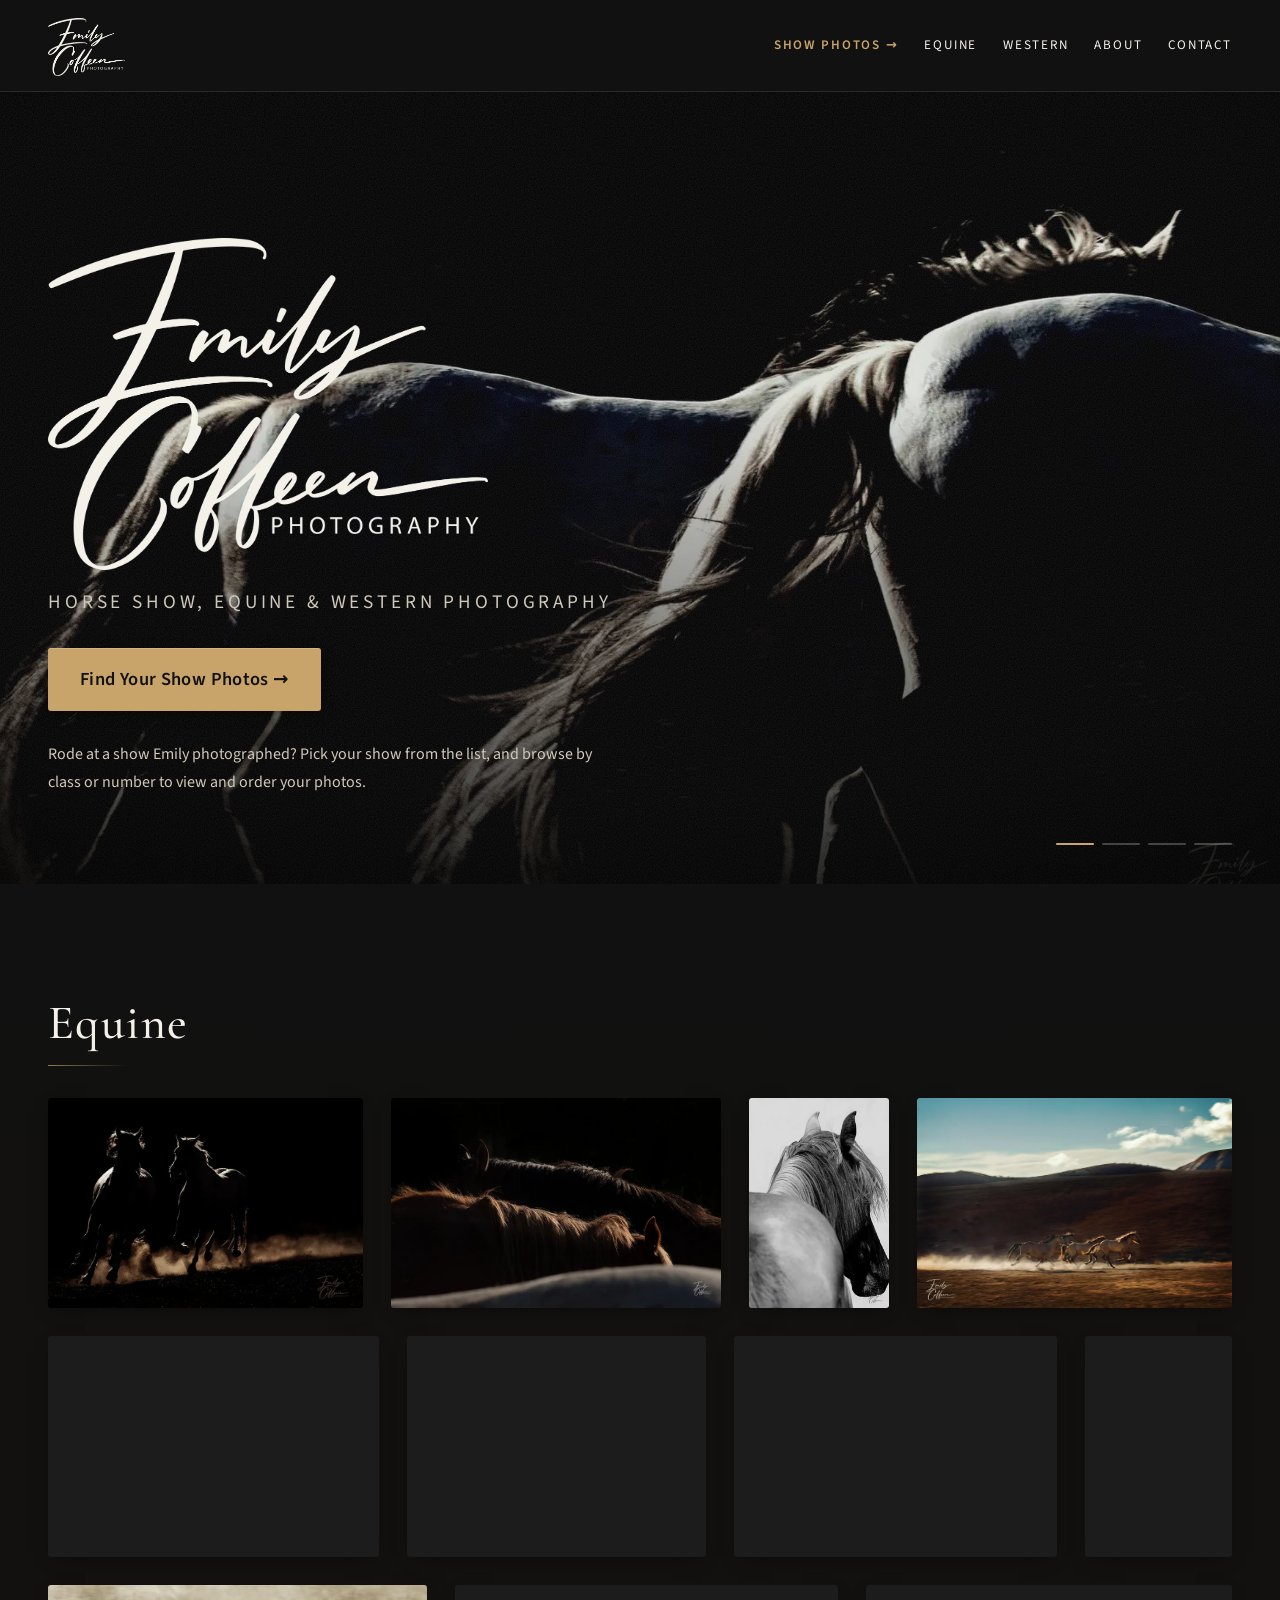
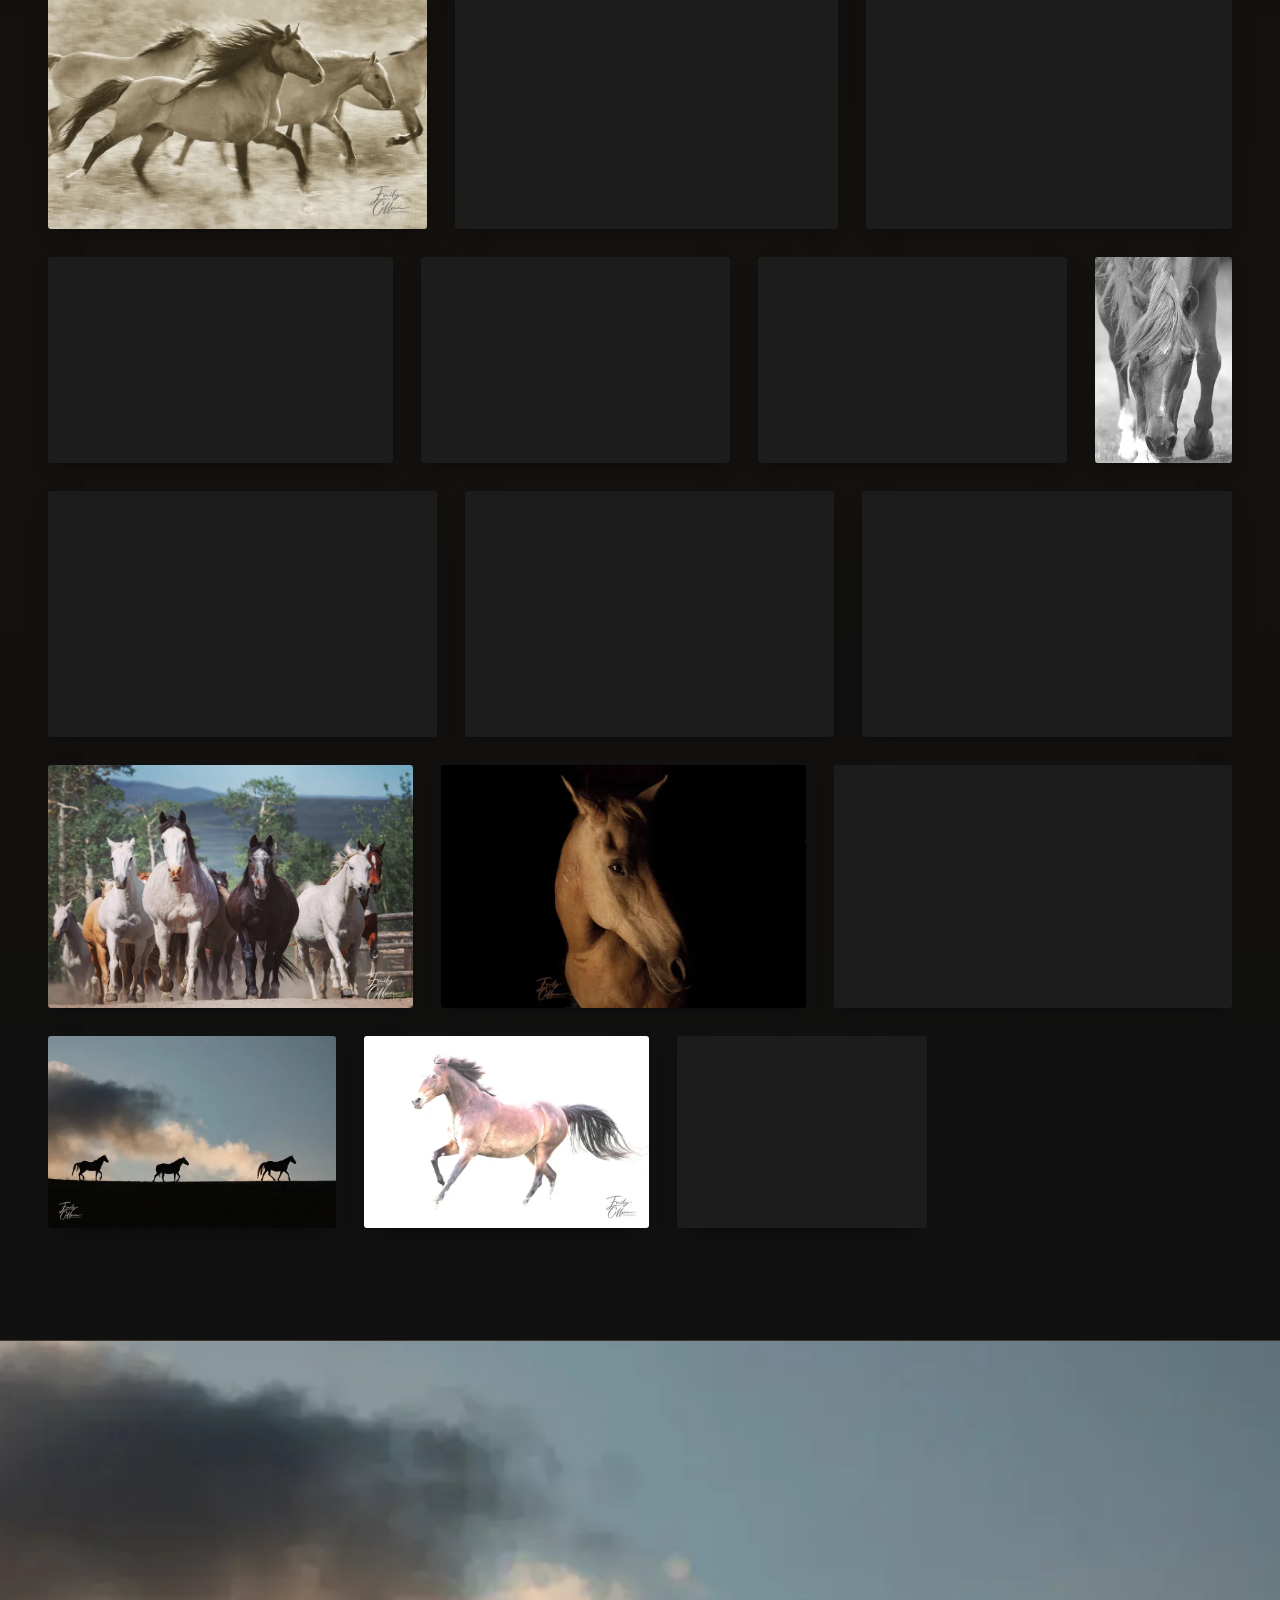
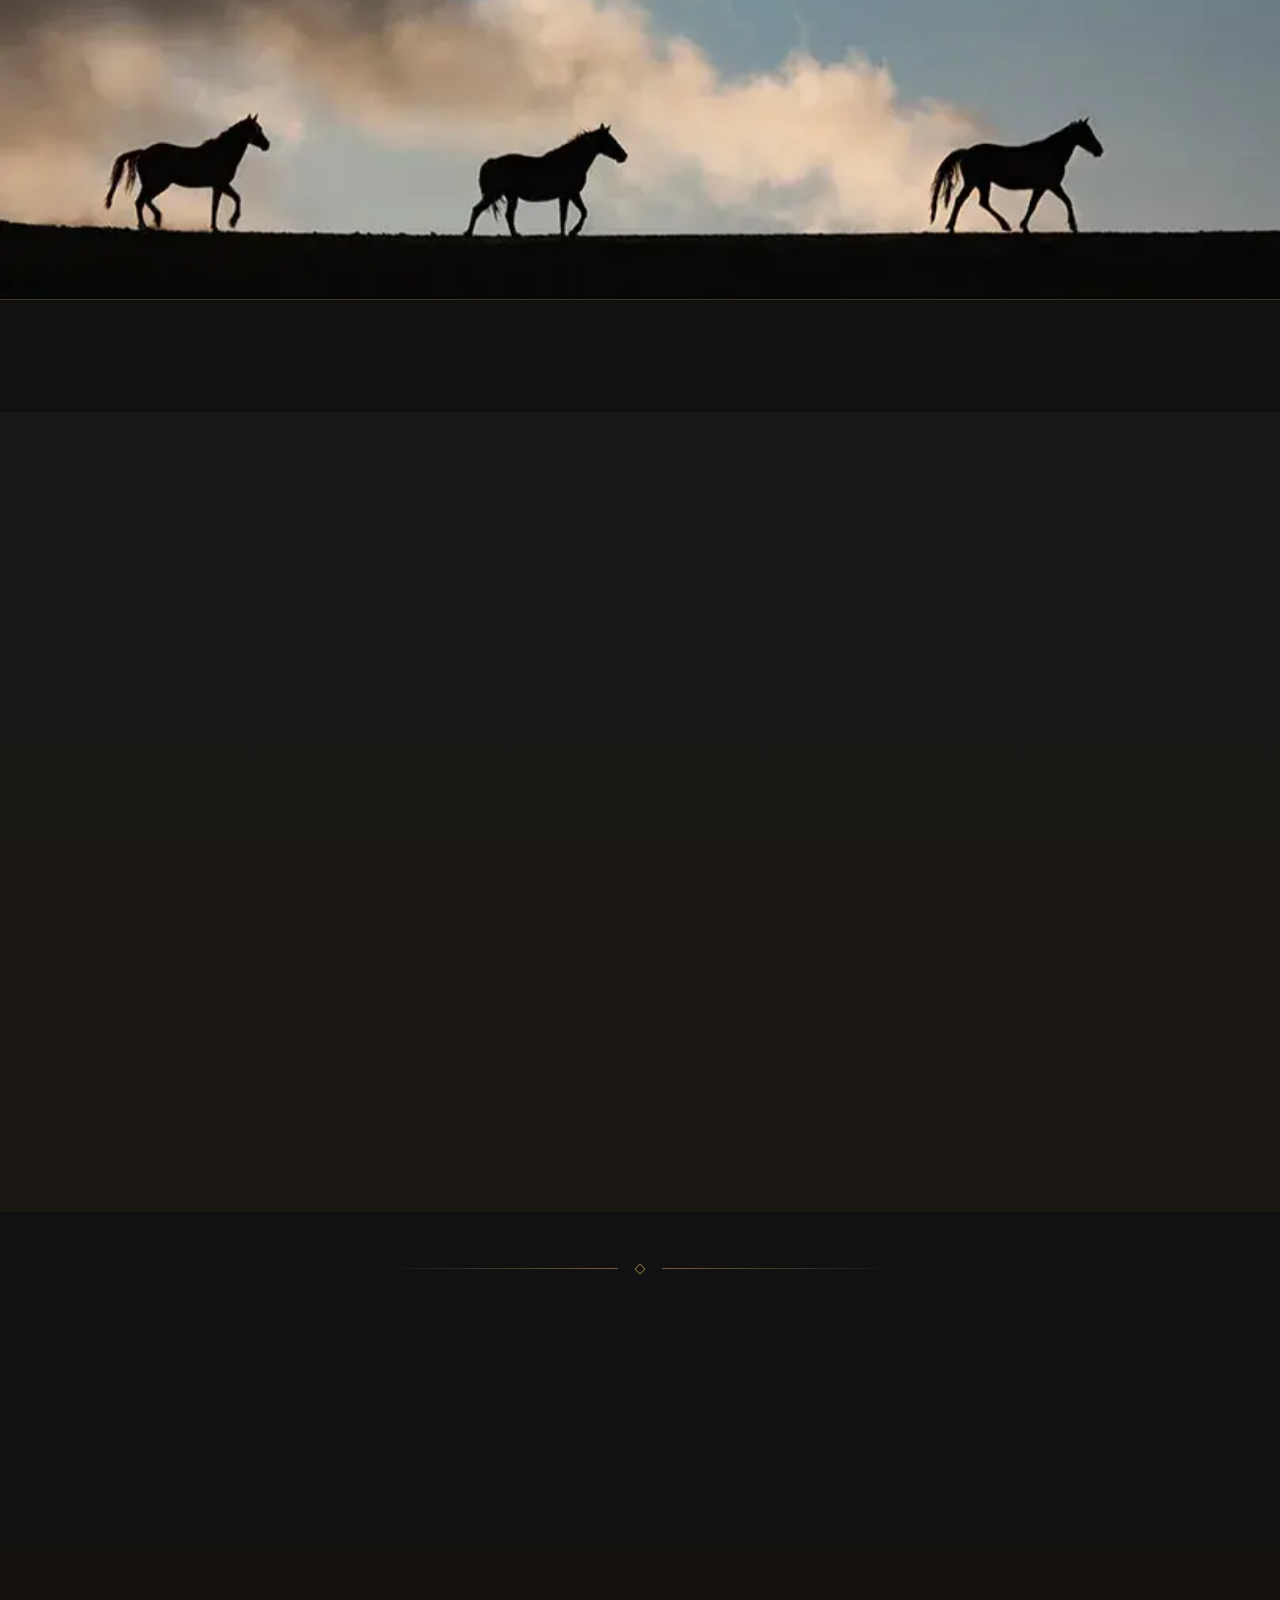
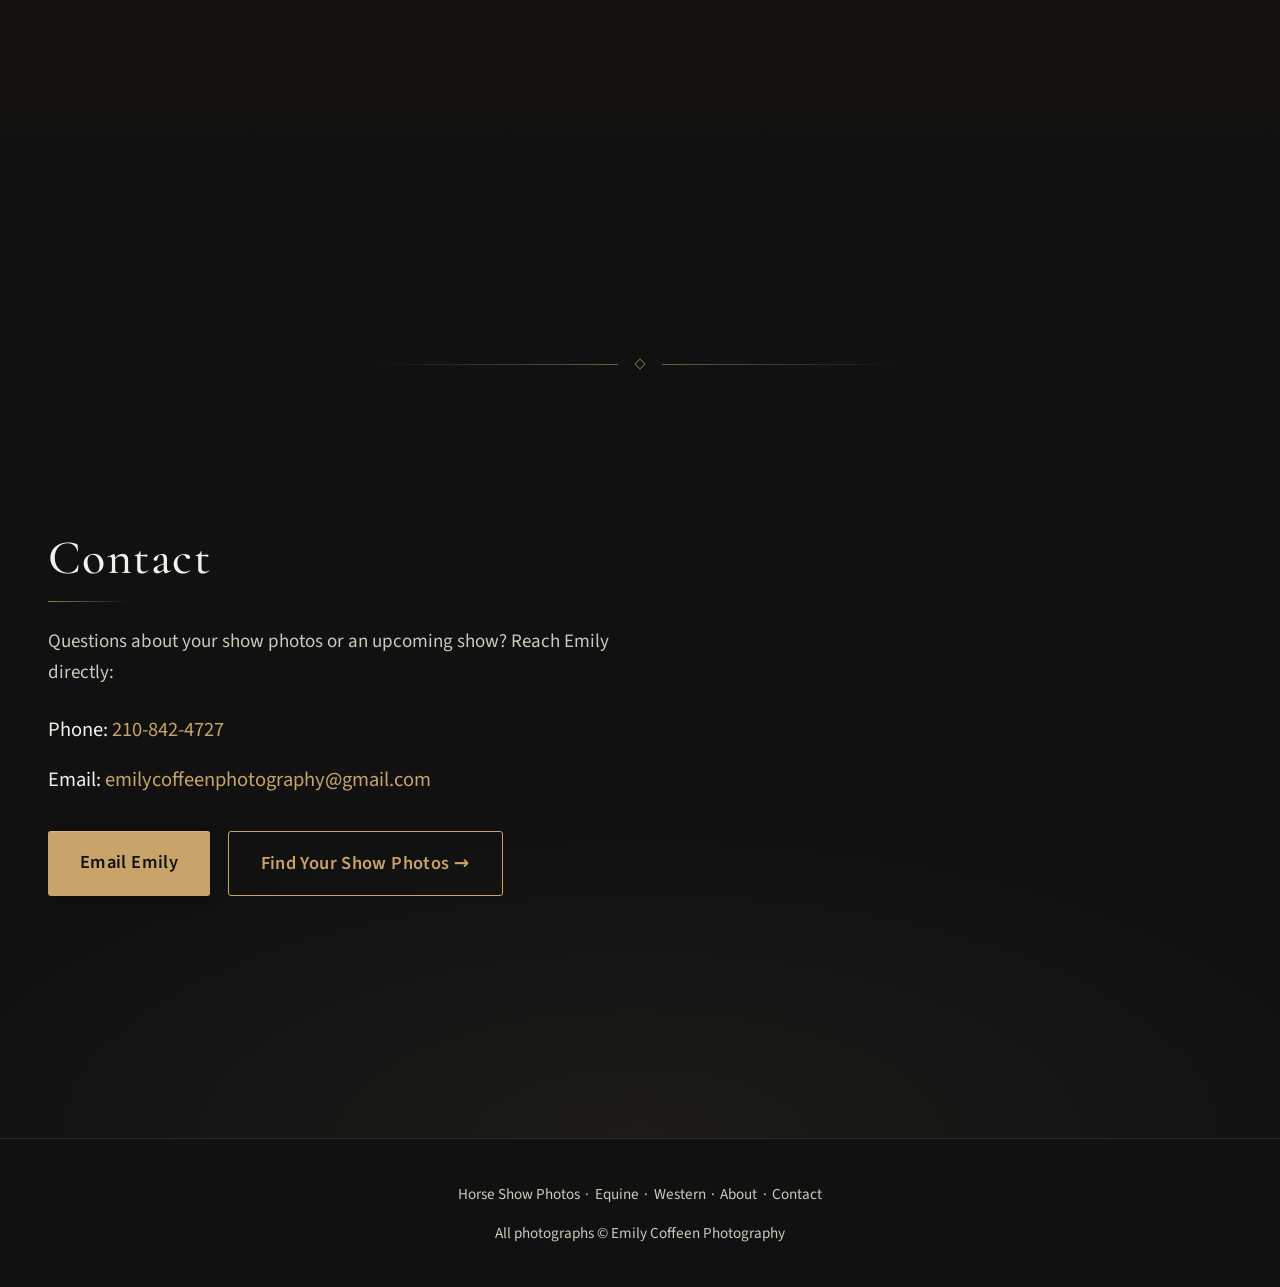
==== commit a46128b0: "Version favicon link so the new icon bypasses cached copies" ====
--- a/index.html
+++ b/index.html
@@ -7,7 +7,7 @@
 <meta property="og:type" content="website"><meta property="og:site_name" content="Emily Coffeen Photography"><meta property="og:title" content="Emily Coffeen Photography | Horse Show &amp; Equine Photographer"><meta property="og:description" content="Emily Coffeen is a horse show and equine photographer. Find your show, view proofs and order your photos online, and explore her equine and western fine art."><meta property="og:url" content="https://ecoffeenphotography.com/">
 <meta property="og:image" content="https://ecoffeenphotography.com/og-image.jpg?v=2"><meta property="og:image:secure_url" content="https://ecoffeenphotography.com/og-image.jpg?v=2"><meta property="og:image:type" content="image/jpeg"><meta property="og:image:width" content="1200"><meta property="og:image:height" content="630"><meta property="og:image:alt" content="Two horses backlit against a dark background, photographed by Emily Coffeen">
 <meta name="twitter:card" content="summary_large_image"><meta name="twitter:title" content="Emily Coffeen Photography | Horse Show &amp; Equine Photographer"><meta name="twitter:description" content="Emily Coffeen is a horse show and equine photographer. Find your show, view proofs and order your photos online, and explore her equine and western fine art."><meta name="twitter:image" content="https://ecoffeenphotography.com/og-image.jpg?v=2"><meta name="twitter:image:alt" content="Two horses backlit against a dark background, photographed by Emily Coffeen">
-<link rel="icon" href="/favicon.ico" sizes="16x16 32x32 48x48"><link rel="icon" href="/img/icon-96.png?v=55f27ac52d" type="image/png" sizes="96x96"><link rel="icon" href="/img/icon-192.png?v=8a044fceef" type="image/png" sizes="192x192"><link rel="apple-touch-icon" sizes="180x180" href="/img/apple-touch-icon.png?v=54884f50e7"><meta name="theme-color" content="#111111"><meta name="color-scheme" content="dark"><meta name="apple-mobile-web-app-status-bar-style" content="black"><link rel="manifest" href="/site.webmanifest">
+<link rel="icon" href="/favicon.ico?v=2" sizes="16x16 32x32 48x48"><link rel="icon" href="/img/icon-96.png?v=55f27ac52d" type="image/png" sizes="96x96"><link rel="icon" href="/img/icon-192.png?v=8a044fceef" type="image/png" sizes="192x192"><link rel="apple-touch-icon" sizes="180x180" href="/img/apple-touch-icon.png?v=54884f50e7"><meta name="theme-color" content="#111111"><meta name="color-scheme" content="dark"><meta name="apple-mobile-web-app-status-bar-style" content="black"><link rel="manifest" href="/site.webmanifest">
 <link rel="preload" href="/fonts/cormorant-latin.woff2?v=c47ff12887" as="font" type="font/woff2" crossorigin><link rel="preload" href="/fonts/sourcesans3-latin.woff2?v=9ef356ea55" as="font" type="font/woff2" crossorigin>
 <style id="css">@font-face{font-family:'Cormorant Garamond';font-style:normal;font-weight:500;font-display:swap;src:url(/fonts/cormorant-cyrillic-ext.woff2?v=ab67422bcb) format('woff2');unicode-range:U+0460-052F,U+1C80-1C8A,U+20B4,U+2DE0-2DFF,U+A640-A69F,U+FE2E-FE2F}@font-face{font-family:'Cormorant Garamond';font-style:normal;font-weight:500;font-display:swap;src:url(/fonts/cormorant-cyrillic.woff2?v=e1df04190d) format('woff2');unicode-range:U+0301,U+0400-045F,U+0490-0491,U+04B0-04B1,U+2116}@font-face{font-family:'Cormorant Garamond';font-style:normal;font-weight:500;font-display:swap;src:url(/fonts/cormorant-vietnamese.woff2?v=4694f51e41) format('woff2');unicode-range:U+0102-0103,U+0110-0111,U+0128-0129,U+0168-0169,U+01A0-01A1,U+01AF-01B0,U+0300-0301,U+0303-0304,U+0308-0309,U+0323,U+0329,U+1EA0-1EF9,U+20AB}@font-face{font-family:'Cormorant Garamond';font-style:normal;font-weight:500;font-display:swap;src:url(/fonts/cormorant-latin-ext.woff2?v=acc46a2a77) format('woff2');unicode-range:U+0100-02BA,U+02BD-02C5,U+02C7-02CC,U+02CE-02D7,U+02DD-02FF,U+0304,U+0308,U+0329,U+1D00-1DBF,U+1E00-1E9F,U+1EF2-1EFF,U+2020,U+20A0-20AB,U+20AD-20C4,U+2113,U+2C60-2C7F,U+A720-A7FF}@font-face{font-family:'Cormorant Garamond';font-style:normal;font-weight:500;font-display:swap;src:url(/fonts/cormorant-latin.woff2?v=c47ff12887) format('woff2');unicode-range:U+0000-00FF,U+0131,U+0152-0153,U+02BB-02BC,U+02C6,U+02DA,U+02DC,U+0304,U+0308,U+0329,U+2000-206F,U+20AC,U+2122,U+2191,U+2193,U+2212,U+2215,U+FEFF,U+FFFD}@font-face{font-family:'Cormorant Garamond';font-style:normal;font-weight:600;font-display:swap;src:url(/fonts/cormorant-cyrillic-ext.woff2?v=ab67422bcb) format('woff2');unicode-range:U+0460-052F,U+1C80-1C8A,U+20B4,U+2DE0-2DFF,U+A640-A69F,U+FE2E-FE2F}@font-face{font-family:'Cormorant Garamond';font-style:normal;font-weight:600;font-display:swap;src:url(/fonts/cormorant-cyrillic.woff2?v=e1df04190d) format('woff2');unicode-range:U+0301,U+0400-045F,U+0490-0491,U+04B0-04B1,U+2116}@font-face{font-family:'Cormorant Garamond';font-style:normal;font-weight:600;font-display:swap;src:url(/fonts/cormorant-vietnamese.woff2?v=4694f51e41) format('woff2');unicode-range:U+0102-0103,U+0110-0111,U+0128-0129,U+0168-0169,U+01A0-01A1,U+01AF-01B0,U+0300-0301,U+0303-0304,U+0308-0309,U+0323,U+0329,U+1EA0-1EF9,U+20AB}@font-face{font-family:'Cormorant Garamond';font-style:normal;font-weight:600;font-display:swap;src:url(/fonts/cormorant-latin-ext.woff2?v=acc46a2a77) format('woff2');unicode-range:U+0100-02BA,U+02BD-02C5,U+02C7-02CC,U+02CE-02D7,U+02DD-02FF,U+0304,U+0308,U+0329,U+1D00-1DBF,U+1E00-1E9F,U+1EF2-1EFF,U+2020,U+20A0-20AB,U+20AD-20C4,U+2113,U+2C60-2C7F,U+A720-A7FF}@font-face{font-family:'Cormorant Garamond';font-style:normal;font-weight:600;font-display:swap;src:url(/fonts/cormorant-latin.woff2?v=c47ff12887) format('woff2');unicode-range:U+0000-00FF,U+0131,U+0152-0153,U+02BB-02BC,U+02C6,U+02DA,U+02DC,U+0304,U+0308,U+0329,U+2000-206F,U+20AC,U+2122,U+2191,U+2193,U+2212,U+2215,U+FEFF,U+FFFD}@font-face{font-family:'Source Sans 3';font-style:normal;font-weight:400;font-display:swap;src:url(/fonts/sourcesans3-cyrillic-ext.woff2?v=8bc6726378) format('woff2');unicode-range:U+0460-052F,U+1C80-1C8A,U+20B4,U+2DE0-2DFF,U+A640-A69F,U+FE2E-FE2F}@font-face{font-family:'Source Sans 3';font-style:normal;font-weight:400;font-display:swap;src:url(/fonts/sourcesans3-cyrillic.woff2?v=d4a5d30218) format('woff2');unicode-range:U+0301,U+0400-045F,U+0490-0491,U+04B0-04B1,U+2116}@font-face{font-family:'Source Sans 3';font-style:normal;font-weight:400;font-display:swap;src:url(/fonts/sourcesans3-greek-ext.woff2?v=1a0a8e88d2) format('woff2');unicode-range:U+1F00-1FFF}@font-face{font-family:'Source Sans 3';font-style:normal;font-weight:400;font-display:swap;src:url(/fonts/sourcesans3-greek.woff2?v=50516cedb6) format('woff2');unicode-range:U+0370-0377,U+037A-037F,U+0384-038A,U+038C,U+038E-03A1,U+03A3-03FF}@font-face{font-family:'Source Sans 3';font-style:normal;font-weight:400;font-display:swap;src:url(/fonts/sourcesans3-vietnamese.woff2?v=f6a7c367a8) format('woff2');unicode-range:U+0102-0103,U+0110-0111,U+0128-0129,U+0168-0169,U+01A0-01A1,U+01AF-01B0,U+0300-0301,U+0303-0304,U+0308-0309,U+0323,U+0329,U+1EA0-1EF9,U+20AB}@font-face{font-family:'Source Sans 3';font-style:normal;font-weight:400;font-display:swap;src:url(/fonts/sourcesans3-latin-ext.woff2?v=c6ba61588d) format('woff2');unicode-range:U+0100-02BA,U+02BD-02C5,U+02C7-02CC,U+02CE-02D7,U+02DD-02FF,U+0304,U+0308,U+0329,U+1D00-1DBF,U+1E00-1E9F,U+1EF2-1EFF,U+2020,U+20A0-20AB,U+20AD-20C4,U+2113,U+2C60-2C7F,U+A720-A7FF}@font-face{font-family:'Source Sans 3';font-style:normal;font-weight:400;font-display:swap;src:url(/fonts/sourcesans3-latin.woff2?v=9ef356ea55) format('woff2');unicode-range:U+0000-00FF,U+0131,U+0152-0153,U+02BB-02BC,U+02C6,U+02DA,U+02DC,U+0304,U+0308,U+0329,U+2000-206F,U+20AC,U+2122,U+2191,U+2193,U+2212,U+2215,U+FEFF,U+FFFD}@font-face{font-family:'Source Sans 3';font-style:normal;font-weight:600;font-display:swap;src:url(/fonts/sourcesans3-cyrillic-ext.woff2?v=8bc6726378) format('woff2');unicode-range:U+0460-052F,U+1C80-1C8A,U+20B4,U+2DE0-2DFF,U+A640-A69F,U+FE2E-FE2F}@font-face{font-family:'Source Sans 3';font-style:normal;font-weight:600;font-display:swap;src:url(/fonts/sourcesans3-cyrillic.woff2?v=d4a5d30218) format('woff2');unicode-range:U+0301,U+0400-045F,U+0490-0491,U+04B0-04B1,U+2116}@font-face{font-family:'Source Sans 3';font-style:normal;font-weight:600;font-display:swap;src:url(/fonts/sourcesans3-greek-ext.woff2?v=1a0a8e88d2) format('woff2');unicode-range:U+1F00-1FFF}@font-face{font-family:'Source Sans 3';font-style:normal;font-weight:600;font-display:swap;src:url(/fonts/sourcesans3-greek.woff2?v=50516cedb6) format('woff2');unicode-range:U+0370-0377,U+037A-037F,U+0384-038A,U+038C,U+038E-03A1,U+03A3-03FF}@font-face{font-family:'Source Sans 3';font-style:normal;font-weight:600;font-display:swap;src:url(/fonts/sourcesans3-vietnamese.woff2?v=f6a7c367a8) format('woff2');unicode-range:U+0102-0103,U+0110-0111,U+0128-0129,U+0168-0169,U+01A0-01A1,U+01AF-01B0,U+0300-0301,U+0303-0304,U+0308-0309,U+0323,U+0329,U+1EA0-1EF9,U+20AB}@font-face{font-family:'Source Sans 3';font-style:normal;font-weight:600;font-display:swap;src:url(/fonts/sourcesans3-latin-ext.woff2?v=c6ba61588d) format('woff2');unicode-range:U+0100-02BA,U+02BD-02C5,U+02C7-02CC,U+02CE-02D7,U+02DD-02FF,U+0304,U+0308,U+0329,U+1D00-1DBF,U+1E00-1E9F,U+1EF2-1EFF,U+2020,U+20A0-20AB,U+20AD-20C4,U+2113,U+2C60-2C7F,U+A720-A7FF}@font-face{font-family:'Source Sans 3';font-style:normal;font-weight:600;font-display:swap;src:url(/fonts/sourcesans3-latin.woff2?v=9ef356ea55) format('woff2');unicode-range:U+0000-00FF,U+0131,U+0152-0153,U+02BB-02BC,U+02C6,U+02DA,U+02DC,U+0304,U+0308,U+0329,U+2000-206F,U+20AC,U+2122,U+2191,U+2193,U+2212,U+2215,U+FEFF,U+FFFD}:root{--bg:#111;--bg2:#181818;--fg:#f4f1ea;--mut:#cfc8bb;--acc:#c9a46a;--line:#2a2a2a;--hh:84px;--pad:clamp(1.25rem,4vw,3rem);--sec-y:clamp(4rem,9vw,7rem);--orn-y:calc((var(--sec-y) - 8px) / 2)}*{box-sizing:border-box}html.sm{scroll-behavior:smooth}@media(prefers-reduced-motion:reduce){html.sm{scroll-behavior:auto}}body{margin:0;background:var(--bg);color:var(--fg);font:400 19px/1.7 "Source Sans 3",system-ui,sans-serif;-webkit-font-smoothing:antialiased;overflow-x:hidden}img{max-width:100%}h1,h2,h3{font-family:"Cormorant Garamond",Georgia,serif;font-weight:600;line-height:1.15;margin:0 0 .5em}h2{font-size:clamp(2.1rem,4vw,3rem);letter-spacing:.01em}h2::after{content:"";display:block;width:56px;height:1px;background:var(--acc);margin-top:.9rem;opacity:.8}a{color:var(--acc);text-underline-offset:.18em}:focus-visible{outline:2px solid var(--acc);outline-offset:3px;border-radius:2px}.skip{position:absolute;left:-999px;top:0;background:var(--acc);color:#111;padding:.6rem 1rem;z-index:100;font-weight:600}.skip:focus{left:1rem;top:1rem}header{position:sticky;top:0;z-index:10;background:rgba(17,17,17,.94);-webkit-backdrop-filter:blur(8px);backdrop-filter:blur(8px);display:flex;flex-wrap:wrap;align-items:center;justify-content:space-between;gap:.4rem 1rem;padding:.9rem var(--pad);border-bottom:1px solid var(--line);transition:padding .3s ease}.brand{display:block;line-height:0;padding-top:4px}.brand img{display:block;height:58px;width:auto;transition:height .3s ease}header.shrink{padding-top:.45rem;padding-bottom:.45rem}header.shrink .brand img{height:44px}nav{display:flex;flex-wrap:wrap;align-items:center}nav a{white-space:nowrap;color:var(--fg);text-decoration:none;font-size:.82rem;letter-spacing:.14em;text-transform:uppercase;margin-left:1.6rem;padding:.35rem 0;border-bottom:1px solid transparent;transition:color .2s,border-color .2s}nav a:hover,nav a[aria-current]{color:var(--acc);border-bottom-color:rgba(201,164,106,.5)}nav .cta{color:var(--acc);font-weight:600}.hero{min-height:88vh;display:flex;align-items:flex-end;padding:0 var(--pad);background:#111 url(/img/equine-1.jpg?v=ce683e567d) center/cover;background-image:linear-gradient(to top,rgba(0,0,0,.88),rgba(0,0,0,.1) 62%),image-set(url(/img/equine-1-2000.webp?v=9d27d21d77) type("image/webp"),url(/img/equine-1.jpg?v=ce683e567d) type("image/jpeg"))}.hero .in{padding:3rem 0 4.5rem;max-width:900px}.hero h1{margin:0 0 1rem}.hlogo{width:min(440px,72vw);height:auto;display:block}.hero p.tag{font-size:1.2rem;letter-spacing:.2em;text-transform:uppercase;color:var(--mut);margin:0 0 1.8rem}.btn{display:inline-block;background:var(--acc);color:#111;font-weight:600;font-size:1.15rem;padding:1rem 2rem;border-radius:4px;text-decoration:none;transition:background .2s,transform .2s,box-shadow .2s}.btn:hover{background:#e0bd82;transform:translateY(-1px);box-shadow:0 6px 20px rgba(0,0,0,.35)}.btn.ghost{background:transparent;color:var(--acc);border:1px solid var(--acc)}.btn.ghost:hover{background:rgba(201,164,106,.12)}.hint{font-size:1rem;color:var(--mut);margin-top:1.2rem;max-width:34rem}section,#organizers{scroll-margin-top:var(--hh)}section{padding:var(--sec-y) var(--pad)}.wrap{max-width:1200px;margin:0 auto}.lead{color:var(--mut);max-width:42rem;margin:-.4rem 0 2rem}.grid{display:grid;grid-template-columns:repeat(auto-fill,minmax(300px,1fr));gap:clamp(14px,2vw,24px);margin-top:2rem}.g{display:block;overflow:hidden;border-radius:3px;background:#1c1c1c;position:relative}.g img{width:100%;height:auto;aspect-ratio:3/2;object-fit:cover;display:block;transition:transform .7s cubic-bezier(.2,.7,.2,1),filter .4s}.g::after{content:"";position:absolute;inset:0;box-shadow:inset 0 0 0 1px rgba(201,164,106,0);transition:box-shadow .4s}.g:focus-visible img{transform:scale(1.035);filter:brightness(1.06)}.g:focus-visible::after{box-shadow:inset 0 0 0 1px rgba(201,164,106,.55)}.about{display:grid;grid-template-columns:1fr 1.4fr;gap:clamp(2rem,5vw,4.5rem);align-items:center}.about img{width:100%;height:auto;border-radius:4px;display:block}.ph{border:1px dashed #666;padding:1rem 1.2rem;color:var(--mut);border-radius:4px}.tagph{font-size:.8rem;text-transform:uppercase;letter-spacing:.1em;color:#e8a24a}.alt{background:var(--bg2)}.cols{display:grid;grid-template-columns:1fr 1fr;gap:clamp(2rem,5vw,4.5rem)}.small{font-size:1rem}blockquote{margin:0 0 1rem;font-style:italic}.contact-lines{font-size:1.25rem;margin:1.5rem 0 2rem;list-style:none;padding:0}.contact-lines a{word-break:break-word}.actions{display:flex;flex-wrap:wrap;gap:1rem}footer{padding:2.5rem var(--pad);text-align:center;color:var(--mut);font-size:.95rem;border-top:1px solid var(--line)}#lb{position:fixed;inset:0;background:rgba(0,0,0,.95);display:none;align-items:center;justify-content:center;z-index:50;touch-action:pan-y}#lb.on{display:flex;animation:fd .25s ease}#lb img{max-width:92vw;max-height:86vh;object-fit:contain;box-shadow:0 10px 40px rgba(0,0,0,.6)}#lb button{position:absolute;background:rgba(17,17,17,.5);border:0;border-radius:50%;width:3.2rem;height:3.2rem;color:#fff;font-size:2.2rem;line-height:1;cursor:pointer;display:flex;align-items:center;justify-content:center}#lb button:focus-visible,#lb button:hover{color:var(--acc)}#x{top:1rem;right:1rem}#p{left:1rem;top:50%;transform:translateY(-50%)}#n{right:1rem;top:50%;transform:translateY(-50%)}#lbc{position:absolute;bottom:1rem;left:0;right:0;text-align:center;color:var(--mut);font-size:.9rem}@keyframes fd{from{opacity:0}to{opacity:1}}.js .rv{opacity:0;transform:translateY(18px);transition:opacity .8s ease,transform .8s ease}.js .rv.in{opacity:1;transform:none}@media(prefers-reduced-motion:reduce){.js .rv{opacity:1;transform:none;transition:none}.g img,.btn,header,.brand img{transition:none}#lb.on{animation:none}}.cards{display:grid;grid-template-columns:repeat(auto-fill,minmax(290px,1fr));gap:clamp(14px,2vw,24px);margin-top:2rem}.card{display:block;background:#1a1a1a;border:1px solid var(--line);border-radius:6px;overflow:hidden;color:var(--fg);text-decoration:none;transition:border-color .25s,transform .25s}.card:focus-visible{border-color:var(--acc);transform:translateY(-2px)}.card img{width:100%;height:auto;aspect-ratio:3/2;object-fit:cover;display:block;background:#222}.card div{padding:.9rem 1.1rem 1.1rem}.card h3{font-size:1.45rem;margin:0}.card span{font-size:.9rem;color:var(--acc)}.back{display:inline-block;margin-bottom:1.2rem;font-size:1.05rem}@media(max-width:760px){:root{--pad:1.25rem}header{flex-direction:column;justify-content:center;padding:.8rem .5rem .3rem;gap:.15rem}.brand{align-self:flex-start;margin-left:.75rem}.brand img{height:50px}header.shrink .brand img{height:38px}header.shrink{padding:.4rem .5rem .1rem}nav{justify-content:center;flex-wrap:nowrap;width:100%}nav a{margin:0 .45rem;font-size:.66rem;letter-spacing:.08em;padding:.45rem 0}.about,.cols{grid-template-columns:1fr}.grid{grid-template-columns:1fr;gap:16px}.hero{min-height:78vh}.cards{grid-template-columns:1fr;gap:16px}.btn{font-size:1.05rem;padding:.9rem 1.5rem}#lb button{width:2.6rem;height:2.6rem;font-size:1.8rem}#p{left:.3rem}#n{right:.3rem}}@media(min-width:480px) and (max-width:760px){.grid,.cards{grid-template-columns:1fr 1fr;gap:14px}.card h3{font-size:1.15rem}.card div{padding:.6rem .7rem .8rem}}@media(max-width:360px){nav a{margin:0 .3rem;font-size:.6rem;letter-spacing:.05em}}h3{font-size:1.7rem}ul.ph{padding-left:2.2rem}ul.ph li.tagph{margin-left:-1rem}.grid.two{grid-template-columns:repeat(2,1fr)}@media(max-width:479px){.grid.two{grid-template-columns:1fr}.hero p.tag{font-size:.95rem;letter-spacing:.14em}}#contact{min-height:calc(100vh - var(--hh) - 90px)}body{animation:pgin .8s ease-out both}@keyframes pgin{from{opacity:0}to{opacity:1}}.hero{background-position:center calc(50% + var(--py,0px))}.card{transition:border-color .25s,transform .3s ease,box-shadow .3s ease}.card:focus-visible{transform:translateY(-6px);box-shadow:0 14px 30px rgba(0,0,0,.55)}@media(prefers-reduced-motion:reduce){body{animation:none}.hero{background-position:center}.card:hover,.card:focus-visible{transform:none}}.nowrap{white-space:nowrap}.hero{position:relative;overflow:hidden;isolation:isolate}.hero .in{position:relative;z-index:2}.hs{position:absolute;inset:0;z-index:0;transform:translate3d(0,var(--py,0px),0)}.hs::after{content:"";position:absolute;inset:0;z-index:3;background:linear-gradient(to top,rgba(0,0,0,.88),rgba(0,0,0,.1) 62%)}.hs i{position:absolute;inset:0;background:center/cover no-repeat;opacity:0;transition:opacity 1.5s ease}.hs i.on{opacity:1;animation:kb 7.5s linear both}.hs i.out{opacity:0;animation:kb 7.5s linear both}@keyframes kb{from{transform:scale(1)}to{transform:scale(1.07)}}.grid,.grid.two{display:flex;flex-wrap:wrap;gap:clamp(16px,2.2vw,28px)}.grid::after{content:"";flex:999 1 0}.grid .g{flex:var(--ar,1.5) 1 calc(var(--ar,1.5) * clamp(170px,15vw,250px));min-width:0}.grid.two .g{flex-basis:calc(var(--ar,1.5) * clamp(220px,22vw,330px))}.g img{aspect-ratio:auto;height:100%;object-fit:cover}h2::after{width:80px;background:linear-gradient(90deg,var(--acc),rgba(201,164,106,0));opacity:.7}h2{font-weight:500;letter-spacing:.03em}.orn{display:flex;align-items:center;justify-content:center;gap:1.15rem;max-width:1200px;margin:0 auto;padding:var(--orn-y) var(--pad);color:var(--acc);opacity:.58}.orn::before,.orn::after{content:"";flex:1;max-width:240px;height:1px;background:linear-gradient(90deg,transparent,rgba(201,164,106,.9))}.orn::after{transform:scaleX(-1)}.orn span{transform:rotate(45deg);display:block;width:8px;height:8px;border:1px solid currentColor;flex-shrink:0;box-sizing:border-box}.strip{position:relative;overflow:hidden;height:clamp(220px,46vw,560px);background:#111;border-top:1px solid rgba(201,164,106,.25);border-bottom:1px solid rgba(201,164,106,.25);box-shadow:inset 0 30px 40px -20px #111,inset 0 -30px 40px -20px #181818}.strip::before{content:"";position:absolute;inset:-18% 0;z-index:-1;background:url(/img/equine-23-2000.webp?v=10ad2c30af) center/cover;transform:translate3d(0,var(--sy,0px),0)}.strip{isolation:isolate}#lb img{transition:opacity .3s ease,transform .3s ease}#lb.on img{animation:zi .4s cubic-bezier(.2,.7,.2,1)}#lb img.sw{opacity:0;transform:translateX(var(--dx,0))}@keyframes zi{from{opacity:0;transform:scale(.94)}to{opacity:1;transform:none}}#lb{touch-action:none}@media(max-width:760px){.grid .g,.grid.two .g{flex:1 1 100%}.grid{gap:22px}.strip{height:clamp(200px,58vw,320px)}}@media(prefers-reduced-motion:reduce){.hs i{transition:none;animation:none!important}.strip::before{transform:none}.hs{transform:none}#lb.on img{animation:none}#lb img{transition:none}}.hero{background-position:center!important;min-height:88svh}.hs,.strip::before{will-change:transform;backface-visibility:hidden}@media(max-width:760px){.hero{min-height:78svh}}.js .g img{opacity:0;filter:blur(14px);transform:scale(1.04);transition:opacity .9s ease,filter 1.1s ease,transform .7s cubic-bezier(.2,.7,.2,1)}.js .g.ld img{opacity:1;filter:none;transform:none}.js .g.ld:focus-visible img{transform:scale(1.035);filter:brightness(1.06)}.hero p.quote{font-family:"Cormorant Garamond",Georgia,serif;font-style:italic;font-size:clamp(1.15rem,2.2vw,1.5rem);line-height:1.4;color:var(--fg);opacity:.88;max-width:30rem;margin:-1rem 0 1.8rem;padding-left:1rem;border-left:1px solid rgba(201,164,106,.6)}.js .hero .in>*{animation:hin 1.1s cubic-bezier(.2,.7,.2,1) both}.js .hero .in>:nth-child(2){animation-delay:.15s}.js .hero .in>:nth-child(3){animation-delay:.3s}.js .hero .in>:nth-child(4){animation-delay:.45s}.js .hero .in>:nth-child(5){animation-delay:.6s}@keyframes hin{from{opacity:0;transform:translateY(14px)}to{opacity:1;transform:none}}nav a.act{color:var(--acc);border-bottom-color:rgba(201,164,106,.5)}.totop{position:fixed;right:clamp(14px,3vw,28px);bottom:clamp(14px,3vw,28px);z-index:20;width:46px;height:46px;border-radius:50%;display:flex;align-items:center;justify-content:center;color:var(--acc);background:rgba(17,17,17,.82);border:1px solid rgba(201,164,106,.45);-webkit-backdrop-filter:blur(6px);backdrop-filter:blur(6px);opacity:0;visibility:hidden;transform:translateY(10px);transition:opacity .35s,transform .35s,visibility .35s,background .2s}.totop.on{opacity:1;visibility:visible;transform:none}.totop:hover{background:rgba(201,164,106,.16)}:focus-visible{outline:2px solid var(--acc);outline-offset:4px;border-radius:3px;box-shadow:0 0 0 6px rgba(201,164,106,.18)}.g:focus-visible,.card:focus-visible{outline-offset:3px}.vh{position:absolute;width:1px;height:1px;overflow:hidden;clip:rect(0 0 0 0);white-space:nowrap}.filter{display:flex;flex-wrap:wrap;align-items:center;gap:.6rem 1rem;margin:1.5rem 0 .5rem}.filter input{flex:1 1 260px;max-width:440px;min-width:0;font:inherit;font-size:1rem;color:var(--fg);background:#1a1a1a;border:1px solid var(--line);border-radius:4px;padding:.75rem 1rem;transition:border-color .2s}.filter input:focus{border-color:var(--acc);outline:none;box-shadow:0 0 0 4px rgba(201,164,106,.18)}.filter input::placeholder{color:#8d877c}#qc{font-size:.9rem;color:var(--mut)}.none{grid-column:1/-1;color:var(--mut)}.card img{transition:transform .7s cubic-bezier(.2,.7,.2,1),filter .4s}.card{position:relative}.card:focus-visible img{transform:scale(1.04);filter:brightness(1.06)}.card:first-of-type::before{content:"Newest";position:absolute;top:.75rem;left:.75rem;z-index:2;background:var(--acc);color:#111;font-size:.7rem;font-weight:600;letter-spacing:.14em;text-transform:uppercase;padding:.25rem .6rem;border-radius:2px}.cards.f .card:first-of-type::before{display:none}.card picture{display:block;overflow:hidden}.nf{position:relative;isolation:isolate;overflow:hidden;min-height:72svh;display:flex;align-items:center;text-align:center;background:#111}.nf::before{content:"";position:absolute;inset:0;z-index:-2;background:#111 url(/img/equine-14.jpg?v=6fd43fc59f) center/cover;background-image:image-set(url(/img/equine-14-2000.webp?v=0b5afe5485) type("image/webp"),url(/img/equine-14.jpg?v=6fd43fc59f) type("image/jpeg"));opacity:.42}.nf::after{content:"";position:absolute;inset:0;z-index:-1;background:radial-gradient(ellipse at 50% 40%,rgba(17,17,17,.55),rgba(17,17,17,.92) 75%),linear-gradient(to bottom,rgba(17,17,17,.6),transparent 30%,transparent 70%,#111)}.nf .wrap{max-width:640px}.nf-k{font-family:"Cormorant Garamond",Georgia,serif;font-size:clamp(5rem,16vw,9rem);line-height:1;color:var(--acc);opacity:.35;margin:0 0 .6rem}.nf h1{font-size:clamp(2rem,5vw,3rem);font-weight:500}.nf .orn{margin:1.2rem auto 1.5rem}.nf-t{color:var(--mut)}@media(prefers-reduced-motion:reduce){.js .g img{transition:none;filter:none;transform:none;opacity:1}.js .hero .in>*{animation:none}.totop{transition:none}.card:hover img{transform:none}}[hidden]{display:none!important}::selection{background:rgba(201,164,106,.85);color:#111}html{scrollbar-color:#4a4134 #0d0d0d}::-webkit-scrollbar{width:11px}::-webkit-scrollbar-track{background:#0d0d0d}::-webkit-scrollbar-thumb{background:#3a342b;border-radius:6px;border:3px solid #0d0d0d}::-webkit-scrollbar-thumb:hover{background:#6b5a3e}#equine,#about{background:linear-gradient(180deg,#111 0%,#14110e 55%,#111 100%)}.alt{background:linear-gradient(180deg,#181818 0%,#1b1712 100%)}#contact{background:radial-gradient(ellipse 80% 60% at 50% 100%,rgba(201,164,106,.07),transparent 70%),#111}.sp{position:fixed;top:0;left:0;right:0;height:2px;z-index:40;pointer-events:none;background:linear-gradient(90deg,rgba(201,164,106,.4),#c9a46a 60%,#f0d39c);transform-origin:0 50%;transform:scaleX(var(--sp,0));box-shadow:0 0 8px rgba(201,164,106,.5)}header{transition:padding .45s cubic-bezier(.2,.7,.2,1),background-color .45s ease,box-shadow .45s ease,border-color .45s ease}.brand img{transition:height .45s cubic-bezier(.2,.7,.2,1)}header.shrink{background:rgba(13,13,13,.97);box-shadow:0 8px 24px -12px rgba(0,0,0,.7);border-bottom-color:rgba(201,164,106,.18)}.hero::after{content:"";position:absolute;inset:0;z-index:1;pointer-events:none;background:radial-gradient(ellipse 120% 90% at 50% 40%,transparent 55%,rgba(0,0,0,.55) 100%),url("data:image/svg+xml,%3Csvg xmlns='http://www.w3.org/2000/svg' width='160' height='160'%3E%3Cfilter id='n'%3E%3CfeTurbulence type='fractalNoise' baseFrequency='.9' numOctaves='2' stitchTiles='stitch'/%3E%3CfeColorMatrix values='0 0 0 0 .5 0 0 0 0 .5 0 0 0 0 .5 0 0 0 .55 0'/%3E%3C/filter%3E%3Crect width='100%25' height='100%25' filter='url(%23n)'/%3E%3C/svg%3E");opacity:.25}.hero::after{background-blend-mode:normal}.hsd{position:absolute;z-index:3;right:var(--pad);bottom:clamp(1.4rem,4vw,2.4rem);display:flex;gap:8px;pointer-events:none}.hsd b{display:block;width:clamp(22px,3vw,38px);height:2px;background:rgba(244,241,234,.25);overflow:hidden;border-radius:1px}.hsd b::after{content:"";display:block;height:100%;background:var(--acc);transform-origin:0 50%;transform:scaleX(0)}.hsd b.on::after{animation:hsp 6s linear forwards}@keyframes hsp{to{transform:scaleX(1)}}.btn{position:relative;overflow:hidden;isolation:isolate;letter-spacing:.02em;border-radius:3px;box-shadow:0 1px 0 rgba(255,255,255,.18) inset,0 4px 14px rgba(0,0,0,.25);transition:background .3s,transform .3s cubic-bezier(.2,.7,.2,1),box-shadow .3s,color .3s}.btn::after{content:"";position:absolute;z-index:-1;top:0;bottom:0;left:-60%;width:45%;background:linear-gradient(100deg,transparent,rgba(255,240,210,.55),transparent);transform:skewX(-20deg) translateX(0);transition:transform .8s cubic-bezier(.2,.7,.2,1);pointer-events:none}.btn:hover::after,.btn:focus-visible::after{transform:skewX(-20deg) translateX(420%)}.btn:hover{transform:translateY(-2px);box-shadow:0 1px 0 rgba(255,255,255,.2) inset,0 10px 26px rgba(0,0,0,.4),0 0 0 1px rgba(201,164,106,.35)}.btn.ghost{box-shadow:none}.btn.ghost::after{background:linear-gradient(100deg,transparent,rgba(201,164,106,.3),transparent)}.btn.ghost:hover{box-shadow:0 10px 26px rgba(0,0,0,.4),0 0 18px rgba(201,164,106,.18)}.g{box-shadow:0 6px 18px -8px rgba(0,0,0,.6);transition:box-shadow .5s ease}.g:focus-visible{box-shadow:0 18px 40px -14px rgba(0,0,0,.8),0 0 0 1px rgba(201,164,106,.2)}.g::after{background:linear-gradient(180deg,rgba(201,164,106,0) 60%,rgba(201,164,106,.08));opacity:0;transition:box-shadow .4s,opacity .5s}.g:focus-visible::after{opacity:1;box-shadow:inset 0 0 0 1px rgba(201,164,106,.6)}.card{background:linear-gradient(180deg,#1c1c1c,#171615);border-color:#262420}.card::after{content:"";position:absolute;left:0;right:0;top:0;height:1px;background:linear-gradient(90deg,transparent,rgba(201,164,106,.8),transparent);opacity:0;transition:opacity .4s}.card:focus-visible::after{opacity:1}.card:focus-visible{border-color:rgba(201,164,106,.6);box-shadow:0 18px 36px -12px rgba(0,0,0,.7),0 0 24px -8px rgba(201,164,106,.25)}.card h3{transition:color .3s}.card:focus-visible h3{color:#f0d39c}#lb{background:rgba(8,8,8,.8);-webkit-backdrop-filter:blur(16px) saturate(.8);backdrop-filter:blur(16px) saturate(.8)}#lb img{border-radius:2px;box-shadow:0 24px 70px rgba(0,0,0,.75),0 0 0 1px rgba(201,164,106,.12)}#lb button{background:rgba(17,17,17,.45);border:1px solid rgba(201,164,106,.25);-webkit-backdrop-filter:blur(6px);backdrop-filter:blur(6px);transition:color .2s,border-color .2s,background .2s}#lb button:hover,#lb button:focus-visible{border-color:rgba(201,164,106,.7);background:rgba(17,17,17,.7)}#lbc{letter-spacing:.2em;font-size:.8rem}.lead{margin-bottom:2.4rem}.contact-lines{line-height:1.55}#contact{display:flex;align-items:center;border-top:none!important;box-shadow:none;outline:none}#contact .contact-inner{width:100%}#contact .contact-lead{color:var(--mut);max-width:38rem;margin:0 0 .25rem;line-height:1.65}#contact .contact-lines{display:flex;flex-direction:column;gap:clamp(.85rem,2vw,1.15rem);margin:1.6rem 0 2.15rem;font-size:clamp(1.05rem,2.4vw,1.28rem)}#contact .contact-lines li{margin:0;padding:0}#contact .contact-lines a{color:var(--acc);text-decoration:none;border-bottom:1px solid transparent;padding-bottom:1px;transition:border-color .25s ease,color .25s ease;word-break:break-word}#contact .contact-lines a:hover,#contact .contact-lines a:focus-visible{border-bottom-color:rgba(201,164,106,.55);color:#e0bd82}#contact .actions{margin-top:.15rem;gap:1rem 1.1rem}@media(max-width:760px){#contact .contact-lines{font-size:clamp(1rem,4.2vw,1.15rem);gap:.95rem}#contact .contact-lines .nowrap{font-size:clamp(.78rem,3.6vw,1rem);display:inline-block;max-width:100%}#contact .actions{flex-direction:column;align-items:stretch}#contact .actions .btn{text-align:center}}@media(prefers-reduced-motion:reduce){.hsd{display:none}.btn::after{display:none}.btn,.g,.card::after,header,.brand img{transition:none}}.hero h1{position:relative;width:min(440px,72vw)}.hero h1::after{content:"";position:absolute;inset:0;pointer-events:none;-webkit-mask:url(/img/logo-light.png?v=84d350d85c) center/100% 100% no-repeat;mask:url(/img/logo-light.png?v=84d350d85c) center/100% 100% no-repeat;background:linear-gradient(105deg,transparent 35%,rgba(232,196,120,.0) 40%,rgba(240,205,130,.85) 50%,rgba(232,196,120,0) 60%,transparent 65%) no-repeat;background-size:250% 100%;background-position:150% 0;animation:lshim 7s ease-in-out 1.6s infinite}@keyframes lshim{0%{background-position:150% 0}45%,100%{background-position:-50% 0}}@media(prefers-reduced-motion:reduce){.hero h1::after{animation:none;display:none}}#instagram{background-color:#111;background-image:linear-gradient(180deg,#111 0%,#14110e 50%,#111 100%);border:none;border-bottom:none;box-shadow:none}#instagram[hidden]+.orn-after-ig{display:none!important}#instagram .ig-head{display:flex;flex-wrap:wrap;align-items:baseline;justify-content:space-between;gap:.6rem 1.5rem;margin-bottom:.35rem}#instagram .ig-head h2{margin-bottom:0}#instagram .ig-head h2::after{margin-top:.7rem}#instagram .ig-more{font-size:.9rem;letter-spacing:.08em;text-decoration:none;color:var(--mut);border-bottom:1px solid transparent;transition:color .2s,border-color .2s}#instagram .ig-more:hover,#instagram .ig-more:focus-visible{color:var(--acc);border-bottom-color:rgba(201,164,106,.45)}.orn-after-ig{padding-top:var(--orn-y);padding-bottom:var(--orn-y);border:none;box-shadow:none;background:#111}.ig-scroller{margin-top:1.6rem;margin-left:calc(var(--pad) * -1);margin-right:calc(var(--pad) * -1);padding-left:var(--pad);padding-right:var(--pad);overflow-x:auto;overflow-y:hidden;-webkit-overflow-scrolling:touch;scroll-snap-type:x mandatory;scrollbar-width:thin;scrollbar-color:#3a342b transparent;overscroll-behavior-x:contain}.ig-scroller::-webkit-scrollbar{height:8px}.ig-scroller::-webkit-scrollbar-thumb{background:#3a342b;border-radius:4px}.ig-row{display:flex;gap:clamp(10px,1.4vw,16px);width:max-content;padding:.2rem 0 .55rem}.ig-tile{position:relative;flex:0 0 auto;width:clamp(132px,16vw,168px);aspect-ratio:4/5;border-radius:3px;overflow:hidden;background:#1c1c1c;scroll-snap-align:start;text-decoration:none;color:inherit;box-shadow:0 6px 18px -8px rgba(0,0,0,.6);transition:transform .35s cubic-bezier(.2,.7,.2,1),box-shadow .4s ease}.ig-tile img{width:100%;height:100%;object-fit:cover;display:block;transition:transform .7s cubic-bezier(.2,.7,.2,1),filter .4s,opacity .8s ease;opacity:0}.ig-tile.ld img{opacity:1}.ig-tile::after{content:"";position:absolute;inset:0;box-shadow:inset 0 0 0 1px rgba(201,164,106,0);background:linear-gradient(180deg,rgba(201,164,106,0) 55%,rgba(201,164,106,.1));opacity:0;transition:box-shadow .35s,opacity .4s;pointer-events:none}.ig-tile:focus-visible{transform:translateY(-4px);box-shadow:0 16px 32px -12px rgba(0,0,0,.75),0 0 0 1px rgba(201,164,106,.25)}.ig-tile:focus-visible img{transform:scale(1.04);filter:brightness(1.06)}.ig-tile:focus-visible::after{opacity:1;box-shadow:inset 0 0 0 1px rgba(201,164,106,.6)}.js .ig-tile{opacity:0;transform:translateY(12px);transition:opacity .7s ease,transform .7s ease,box-shadow .4s ease}.js .ig-tile.in{opacity:1;transform:none}.js .ig-tile.in:focus-visible{transform:translateY(-4px)}@media(max-width:760px){.ig-tile{width:clamp(148px,42vw,200px)}.ig-scroller{scroll-padding-left:var(--pad)}}@media(prefers-reduced-motion:reduce){.ig-tile,.ig-tile img,.js .ig-tile{transition:none}.js .ig-tile{opacity:1;transform:none}.ig-tile:hover,.ig-tile:focus-visible,.js .ig-tile.in:hover,.js .ig-tile.in:focus-visible{transform:none}.ig-tile:hover img{transform:none}}section:has(+ .orn),section:has(+ .orn-after-ig),section:has(+ .strip),#equine:has(+ .strip),#western:has(+ .orn),#about:has(+ .orn),#instagram:has(+ .orn-after-ig){padding-bottom:0}.orn + section,.orn + #about,.orn + #instagram,.orn-after-ig + section,.orn-after-ig + #contact,.strip + section,.strip + #western{padding-top:0}#instagram[hidden] ~ #contact{padding-top:0}.strip{margin-block:var(--sec-y)}@media(max-width:760px){:root{--sec-y:clamp(3.25rem,12vw,5rem)}}:root{color-scheme:dark}@media(hover:hover){.g:hover{box-shadow:0 18px 40px -14px rgba(0,0,0,.8),0 0 0 1px rgba(201,164,106,.2)}.g:hover::after{opacity:1;box-shadow:inset 0 0 0 1px rgba(201,164,106,.6)}.card:hover{border-color:rgba(201,164,106,.6);box-shadow:0 18px 36px -12px rgba(0,0,0,.7),0 0 24px -8px rgba(201,164,106,.25)}.card:hover::after{opacity:1}.card:hover h3{color:#f0d39c}.ig-tile:hover{box-shadow:0 16px 32px -12px rgba(0,0,0,.75),0 0 0 1px rgba(201,164,106,.25)}.ig-tile:hover::after{opacity:1;box-shadow:inset 0 0 0 1px rgba(201,164,106,.6)}}@media(hover:hover) and (prefers-reduced-motion:no-preference){.js .g.ld:hover img,.g:hover img{transform:scale(1.035);filter:brightness(1.06)}.card:hover{transform:translateY(-6px)}.card:hover img{transform:scale(1.04);filter:brightness(1.06)}.ig-tile:hover,.js .ig-tile.in:hover{transform:translateY(-4px)}.ig-tile:hover img{transform:scale(1.04);filter:brightness(1.06)}}@media(hover:none){.btn:hover{transform:none}.btn:hover::after{transform:skewX(-20deg) translateX(0)}}.ig-tile.sk{pointer-events:none;background:#1a1816;opacity:1!important;transform:none!important;box-shadow:none}.ig-tile.sk::before{content:"";position:absolute;inset:0;background:linear-gradient(100deg,transparent 20%,rgba(201,164,106,.07) 45%,rgba(244,241,234,.06) 50%,rgba(201,164,106,.07) 55%,transparent 80%);background-size:250% 100%;animation:igsk 1.6s ease-in-out infinite}@keyframes igsk{from{background-position:120% 0}to{background-position:-120% 0}}@media(prefers-reduced-motion:reduce){.ig-tile.sk::before{animation:none}}.filter .qw{position:relative;flex:1 1 260px;max-width:440px;min-width:0;display:flex}.filter .qw input{flex:1;max-width:none;padding-right:2.9rem}.filter input::-webkit-search-cancel-button{-webkit-appearance:none;appearance:none}#qx{position:absolute;right:.35rem;top:50%;transform:translateY(-50%);width:2.4rem;height:2.4rem;border:0;border-radius:50%;background:transparent;color:var(--mut);font-size:1.5rem;line-height:1;cursor:pointer;display:flex;align-items:center;justify-content:center;transition:color .2s,background .2s}#qx:hover,#qx:focus-visible{color:var(--acc);background:rgba(201,164,106,.1)}.none{text-align:center;padding:2.5rem 1rem 1.5rem;font-size:1.05rem}.none .orn{padding:0 0 1.1rem;max-width:360px}#western,#about{content-visibility:auto;contain-intrinsic-size:auto 900px}@media(max-width:760px){.grid .g{content-visibility:auto;contain-intrinsic-size:auto calc((100vw - 2.5rem) / var(--ar,1.5))}}@media(max-width:760px){#contact .contact-lines{gap:.35rem;margin:1.4rem 0 1.9rem}#contact .contact-lines a{display:inline-flex;align-items:center;min-height:48px;vertical-align:middle;padding:.5rem 0}#contact .actions{gap:.9rem;margin-bottom:.5rem}#contact .actions .btn{min-height:54px;display:flex;align-items:center;justify-content:center;padding:.9rem 1.25rem}}.fnav{margin:0 0 .7rem;line-height:2}.fnav a{color:var(--mut);text-decoration:none;padding:.3rem .15rem;transition:color .2s}.fnav a:hover,.fnav a:focus-visible{color:var(--acc)}</style><script type="application/ld+json">{"@context":"https://schema.org","@graph":[{"@type":"Organization","@id":"https://ecoffeenphotography.com/#org","name":"Emily Coffeen Photography","url":"https://ecoffeenphotography.com/","logo":{"@type":"ImageObject","url":"https://ecoffeenphotography.com/img/logo.jpg","width":1600,"height":1066},"image":"https://ecoffeenphotography.com/og-image.jpg?v=2","description":"Horse show photographer. Riders and exhibitors can find and order their show photos online. Equine and western fine-art photography.","email":"emilycoffeenphotography@gmail.com","telephone":"+1-210-842-4727","founder":{"@id":"https://ecoffeenphotography.com/#emily"},"sameAs":["https://www.instagram.com/emily_coffeen_photography/","https://ecoffeenphoto.shootproof.com"]},{"@type":"Person","@id":"https://ecoffeenphotography.com/#emily","name":"Emily Coffeen","jobTitle":"Photographer","worksFor":{"@id":"https://ecoffeenphotography.com/#org"},"url":"https://ecoffeenphotography.com/#about","sameAs":["https://www.instagram.com/emily_coffeen_photography/"]},{"@type":"WebSite","@id":"https://ecoffeenphotography.com/#website","name":"Emily Coffeen Photography","url":"https://ecoffeenphotography.com/","publisher":{"@id":"https://ecoffeenphotography.com/#org"},"inLanguage":"en-US"},{"@type":"WebPage","@id":"https://ecoffeenphotography.com/#webpage","url":"https://ecoffeenphotography.com/","name":"Emily Coffeen Photography | Horse Show & Equine Photographer","isPartOf":{"@id":"https://ecoffeenphotography.com/#website"},"about":{"@id":"https://ecoffeenphotography.com/#org"},"primaryImageOfPage":"https://ecoffeenphotography.com/og-image.jpg?v=2","inLanguage":"en-US"}]}</script>
 </head><body id="top">
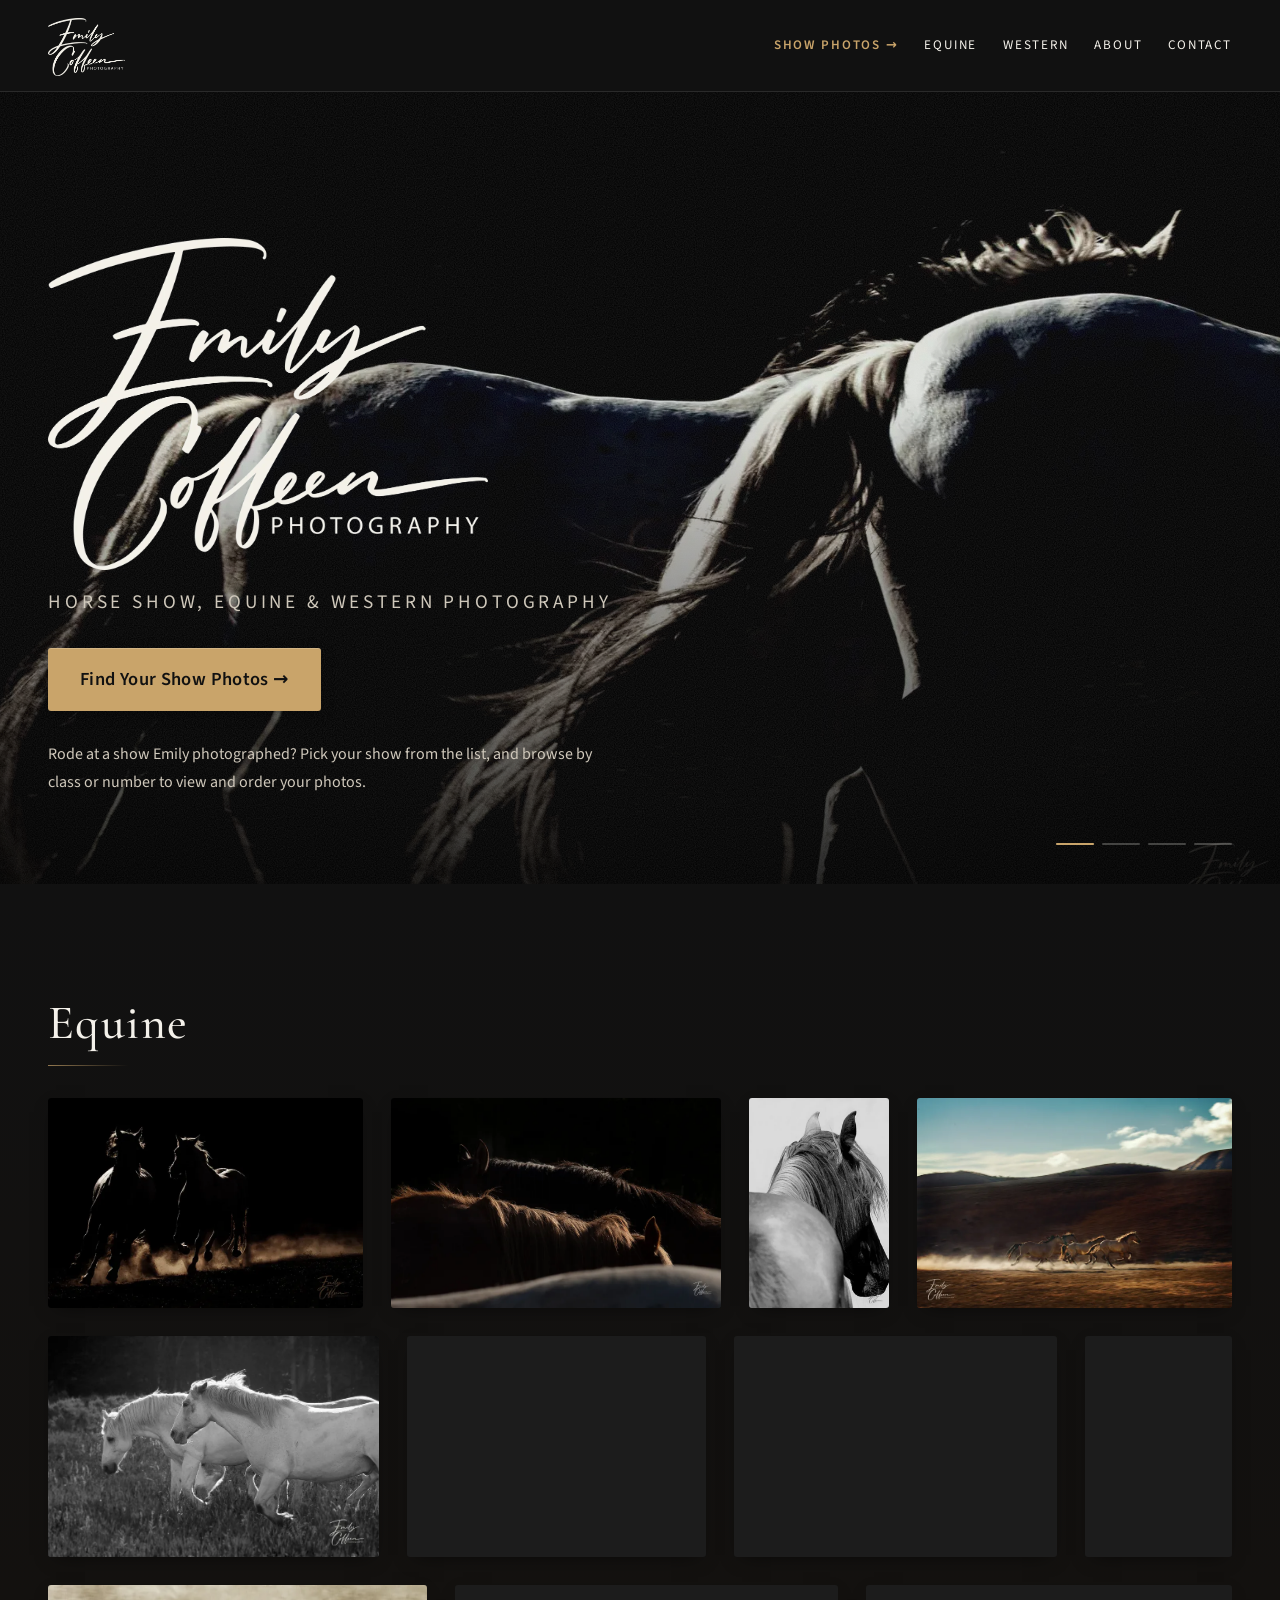
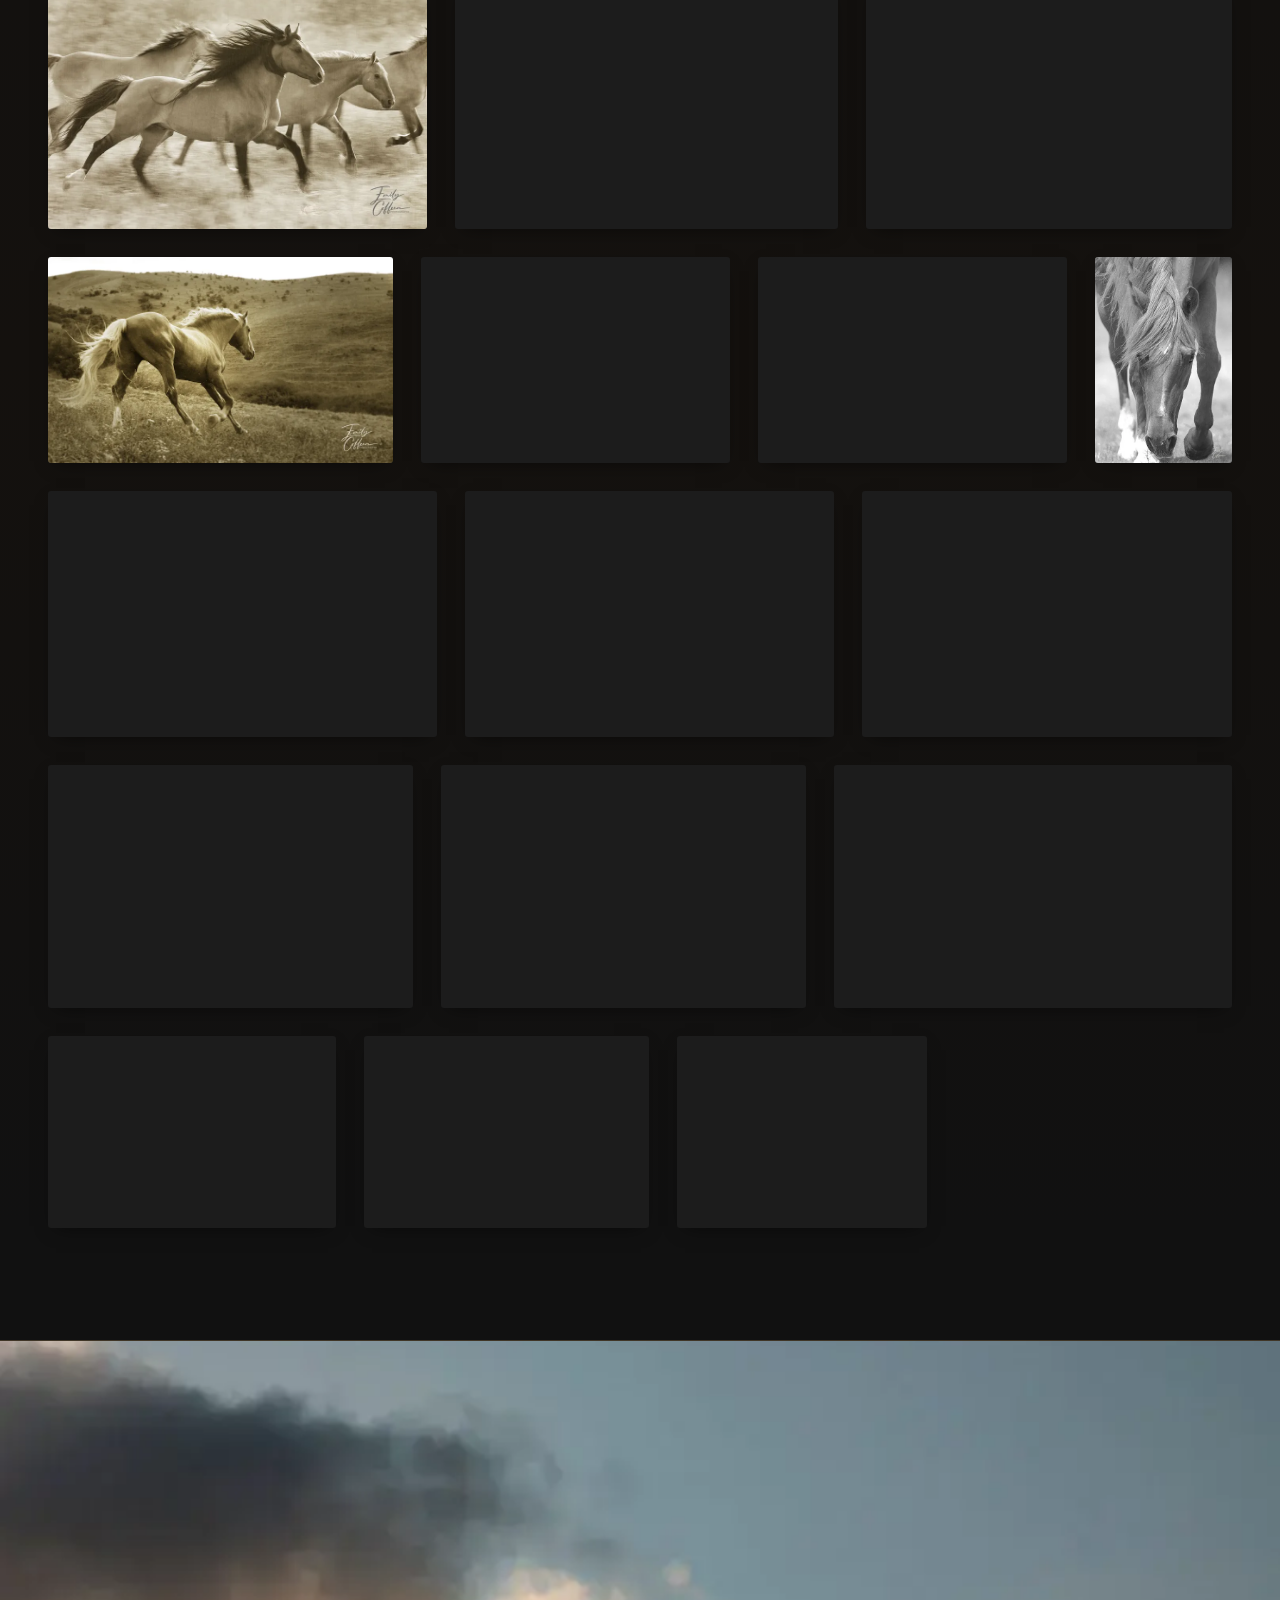
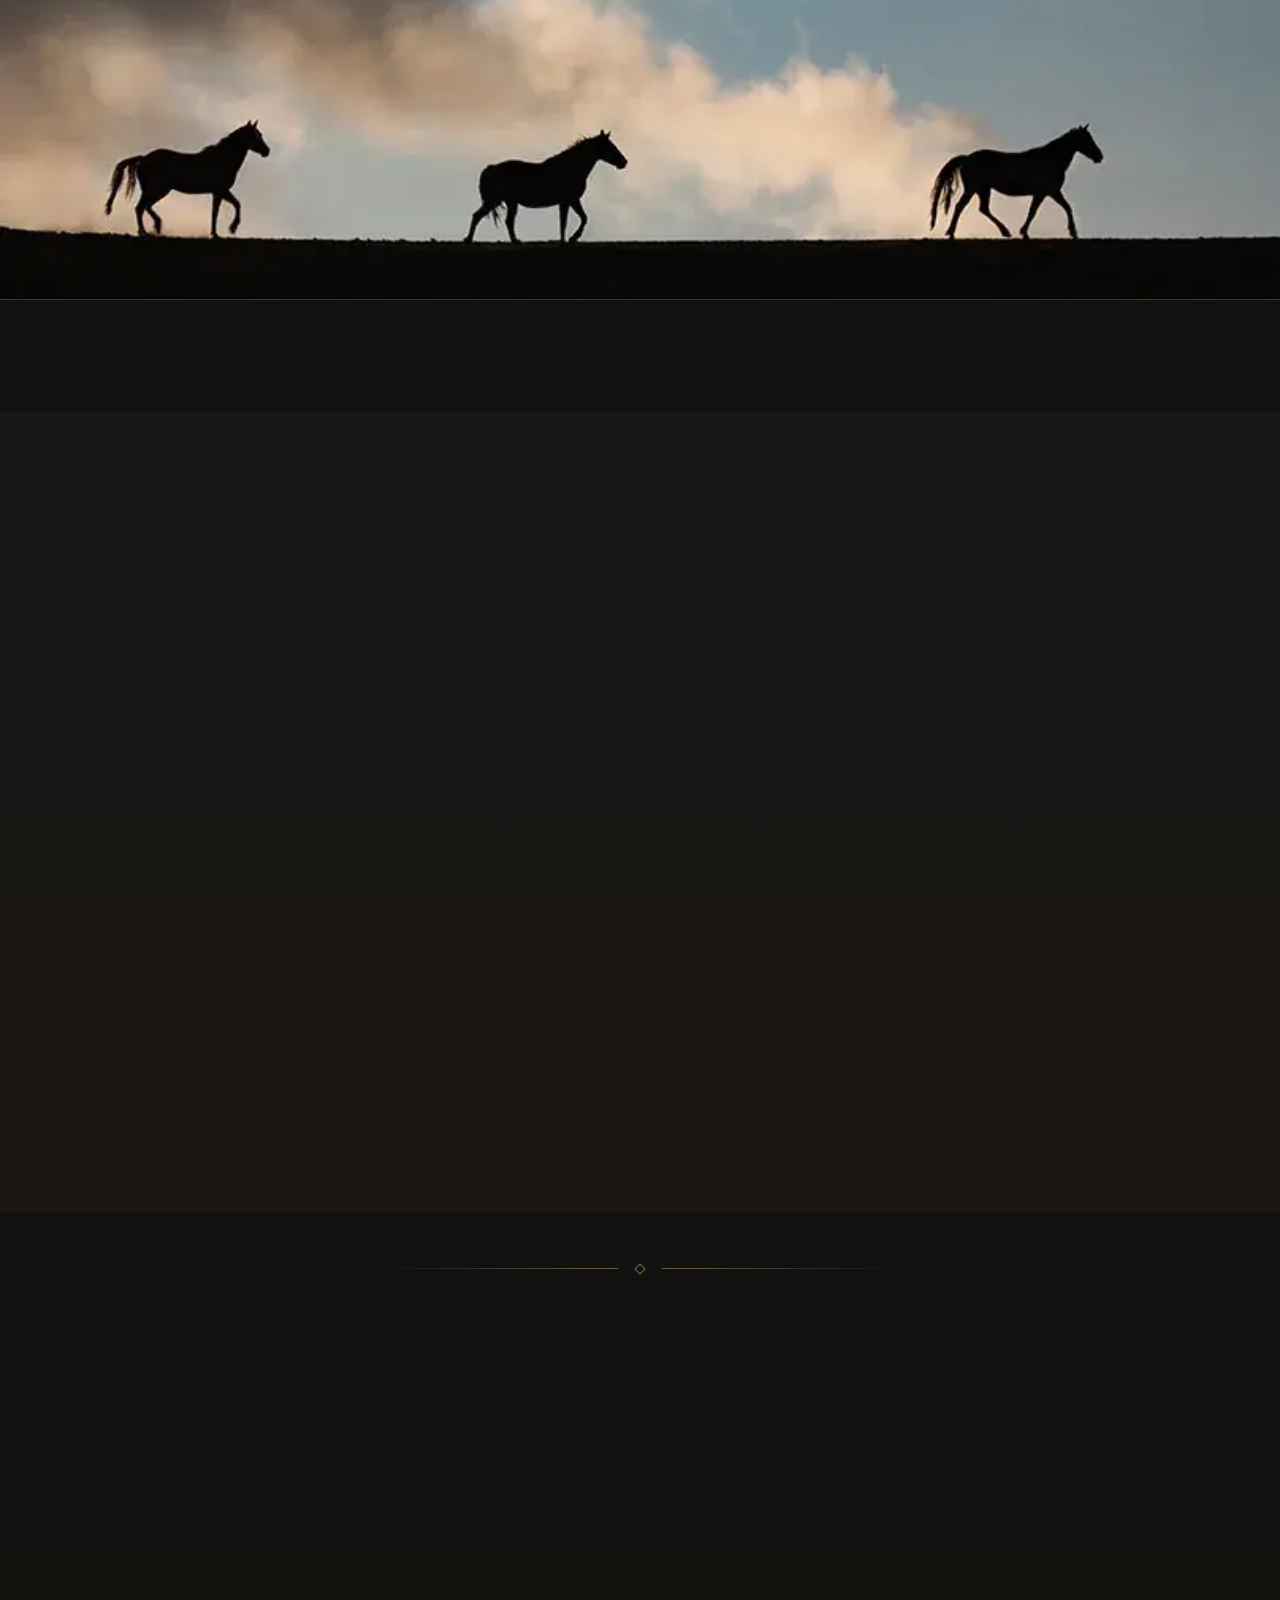
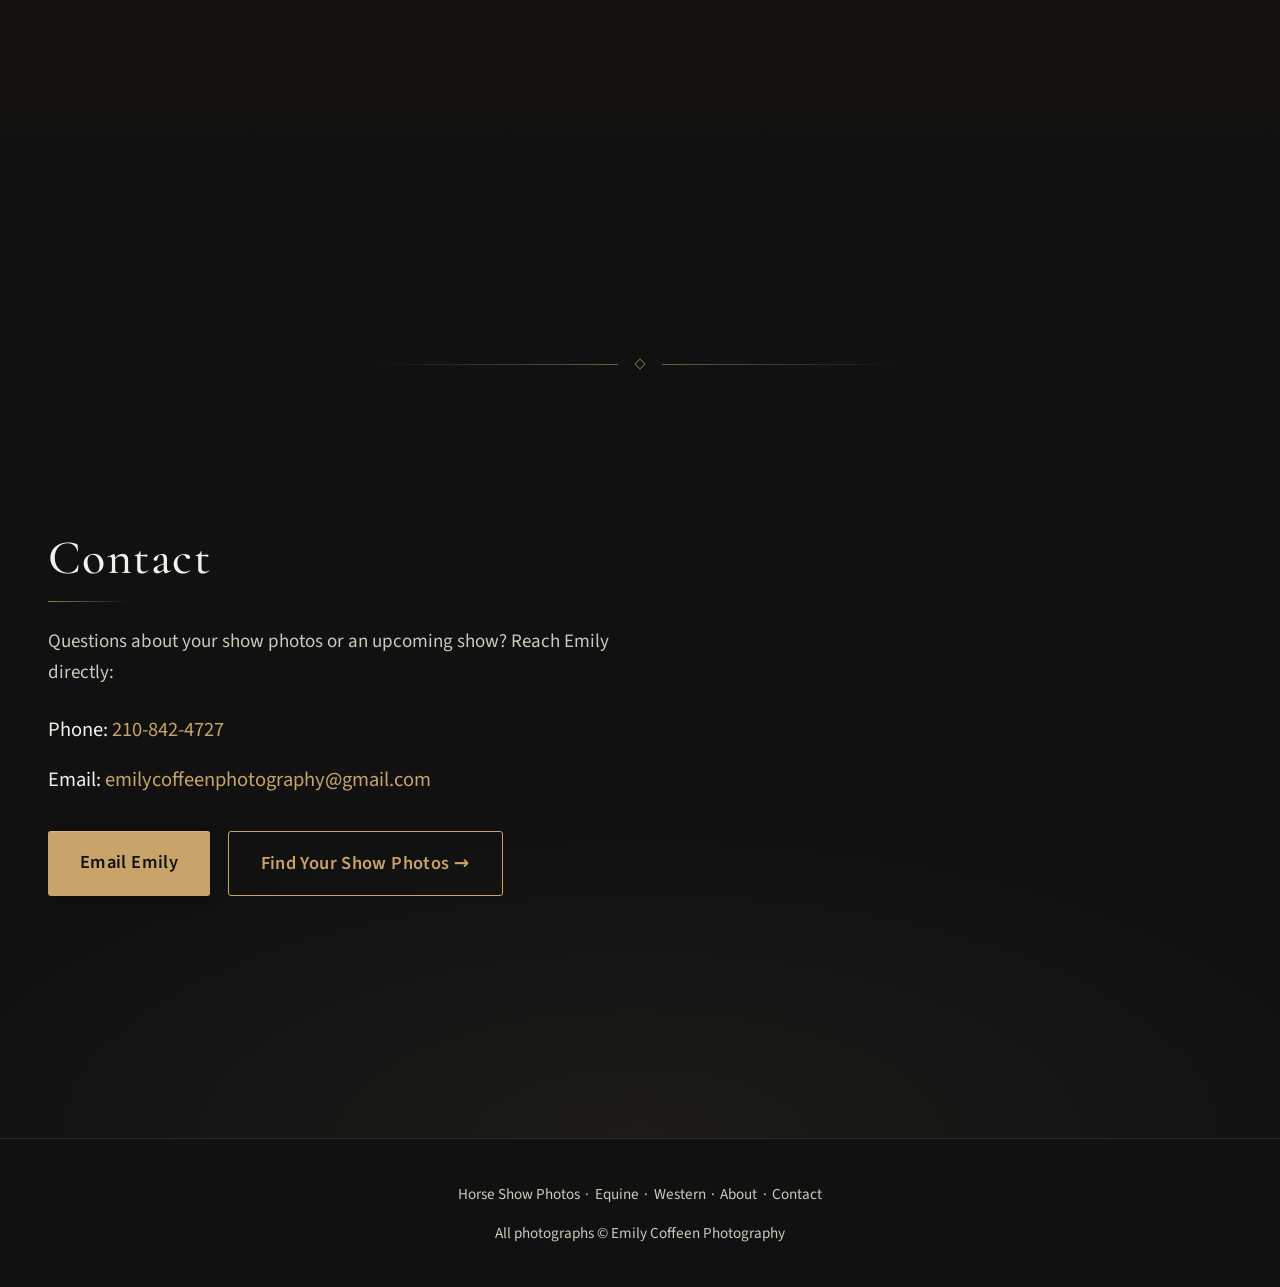
==== commit 1422057a: "Instagram row: self-host thumbnails, drop broken tiles, daily refresh Instagram blocks Cloudflare IP" ====
--- a/index.html
+++ b/index.html
@@ -71,4 +71,4 @@
 <footer><p class="fnav"><a href="/shows">Horse Show Photos</a> &middot; <a href="/#equine">Equine</a> &middot; <a href="/#western">Western</a> &middot; <a href="/#about">About</a> &middot; <a href="/#contact">Contact</a></p>All photographs &copy; Emily Coffeen Photography</footer>
 <a href="#top" class="totop" aria-label="Back to top"><svg viewBox="0 0 24 24" width="20" height="20" aria-hidden="true"><path d="M6 15l6-6 6 6" fill="none" stroke="currentColor" stroke-width="1.6" stroke-linecap="round" stroke-linejoin="round"/></svg></a>
 <div id="lb" role="dialog" aria-modal="true" aria-label="Image viewer" aria-hidden="true"><button id="x" aria-label="Close">&times;</button><button id="p" aria-label="Previous">&#8249;</button><img alt=""><button id="n" aria-label="Next">&#8250;</button><div id="lbc" aria-live="polite"></div></div>
-<script src="/site.min.js?v=ff17c9c67a" defer></script></body></html>+<script src="/site.min.js?v=52b9d66c56" defer></script></body></html>
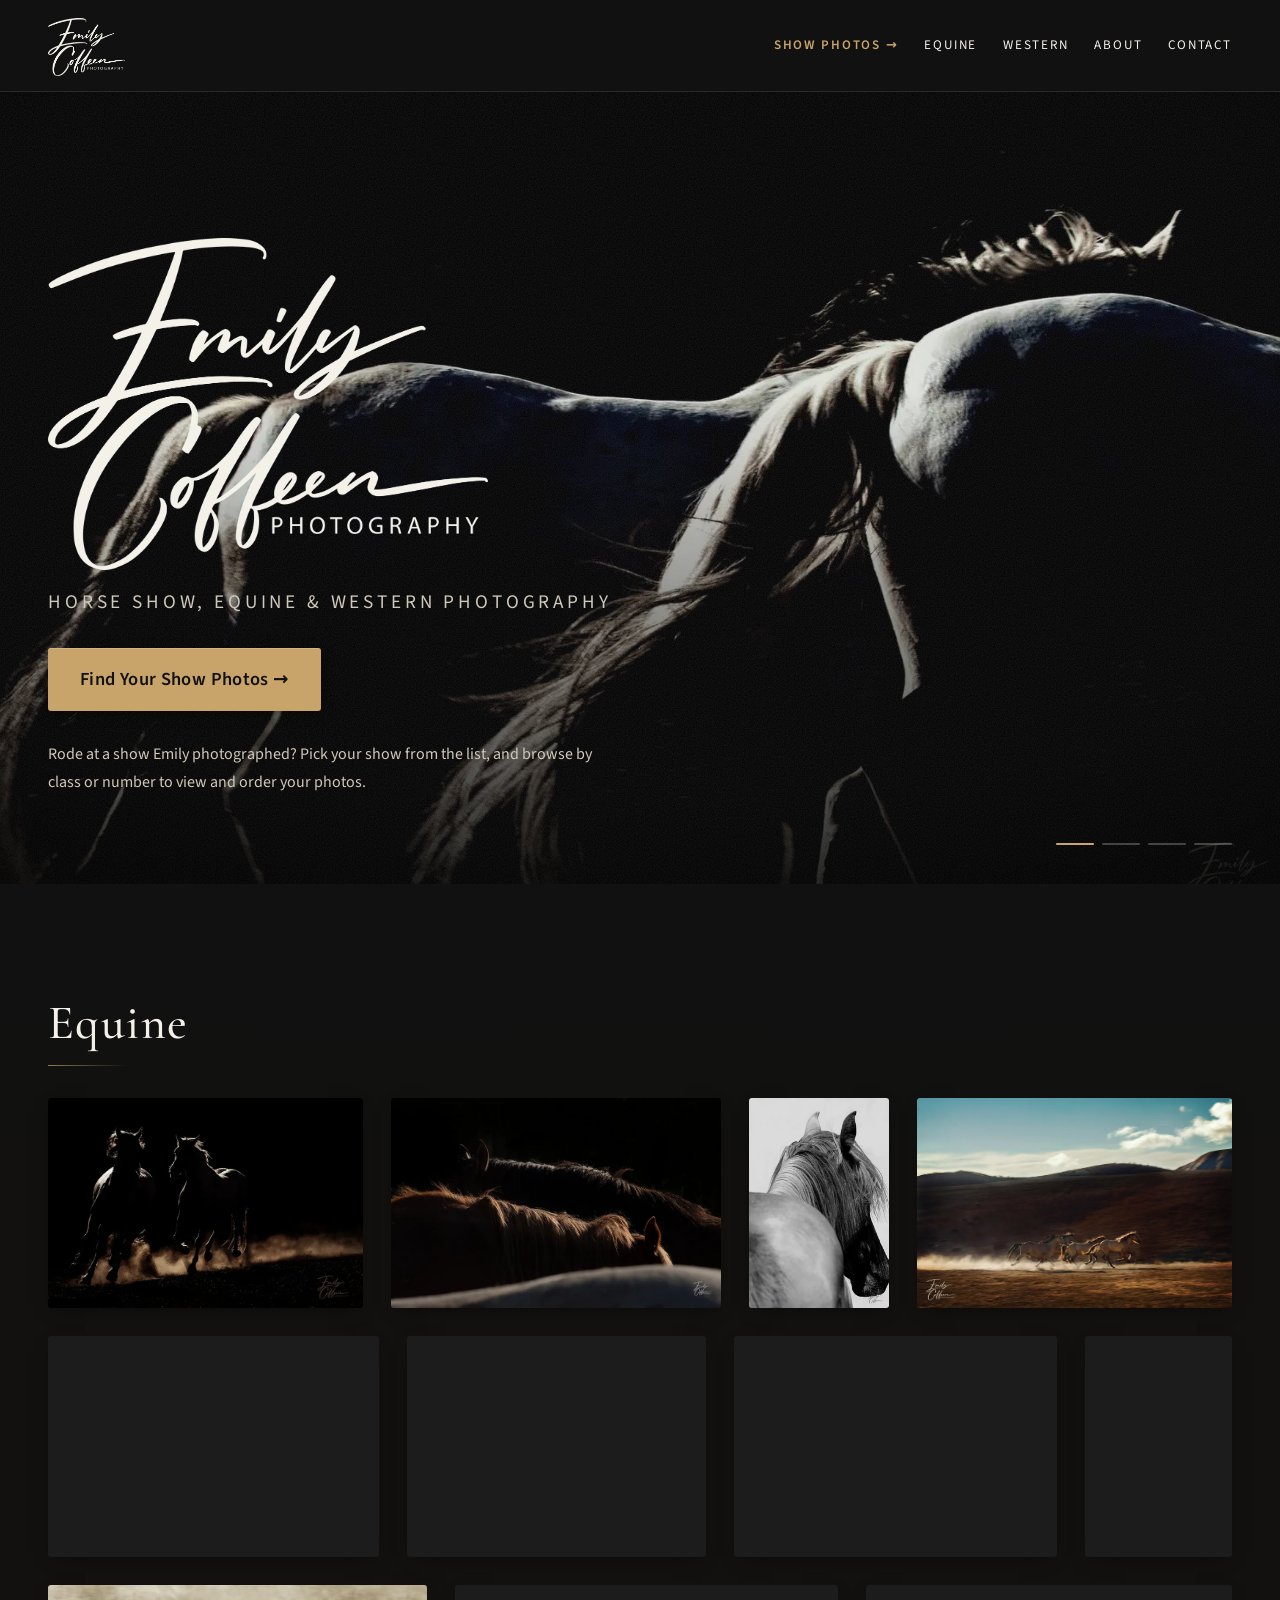
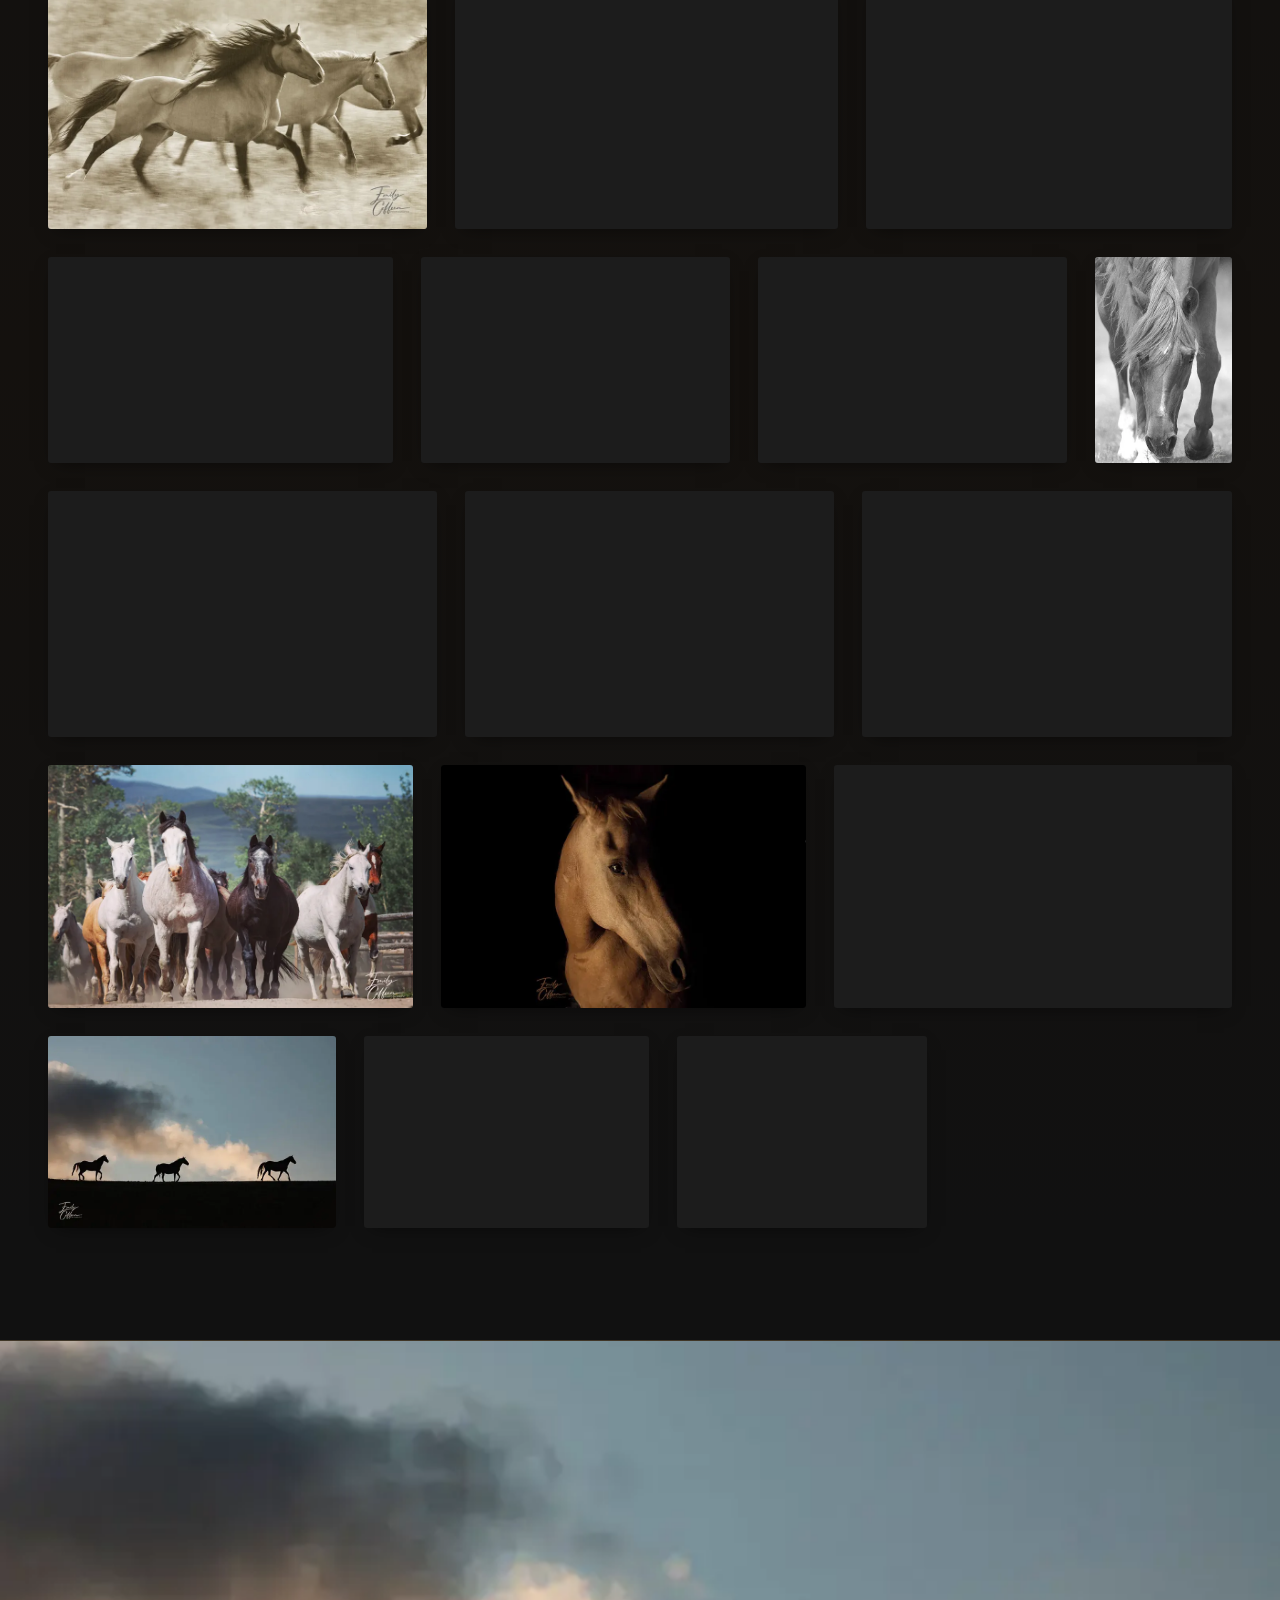
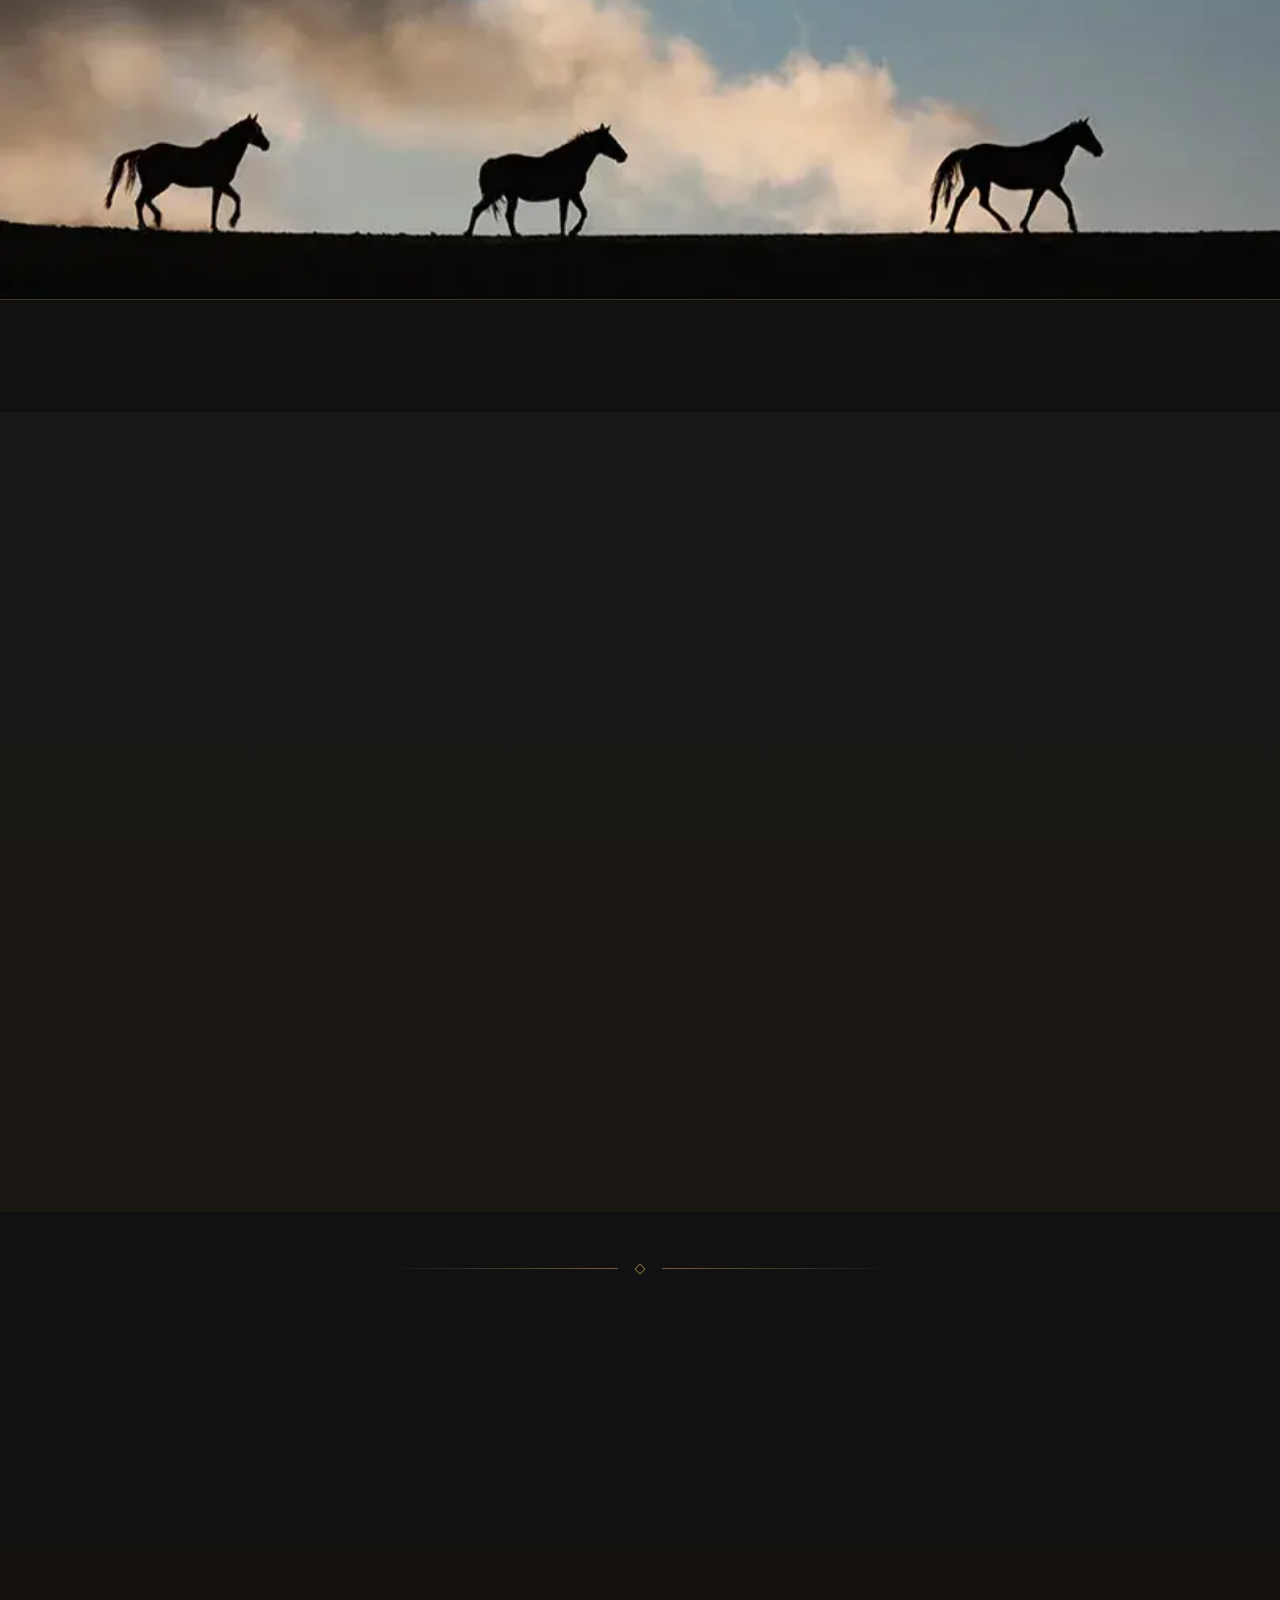
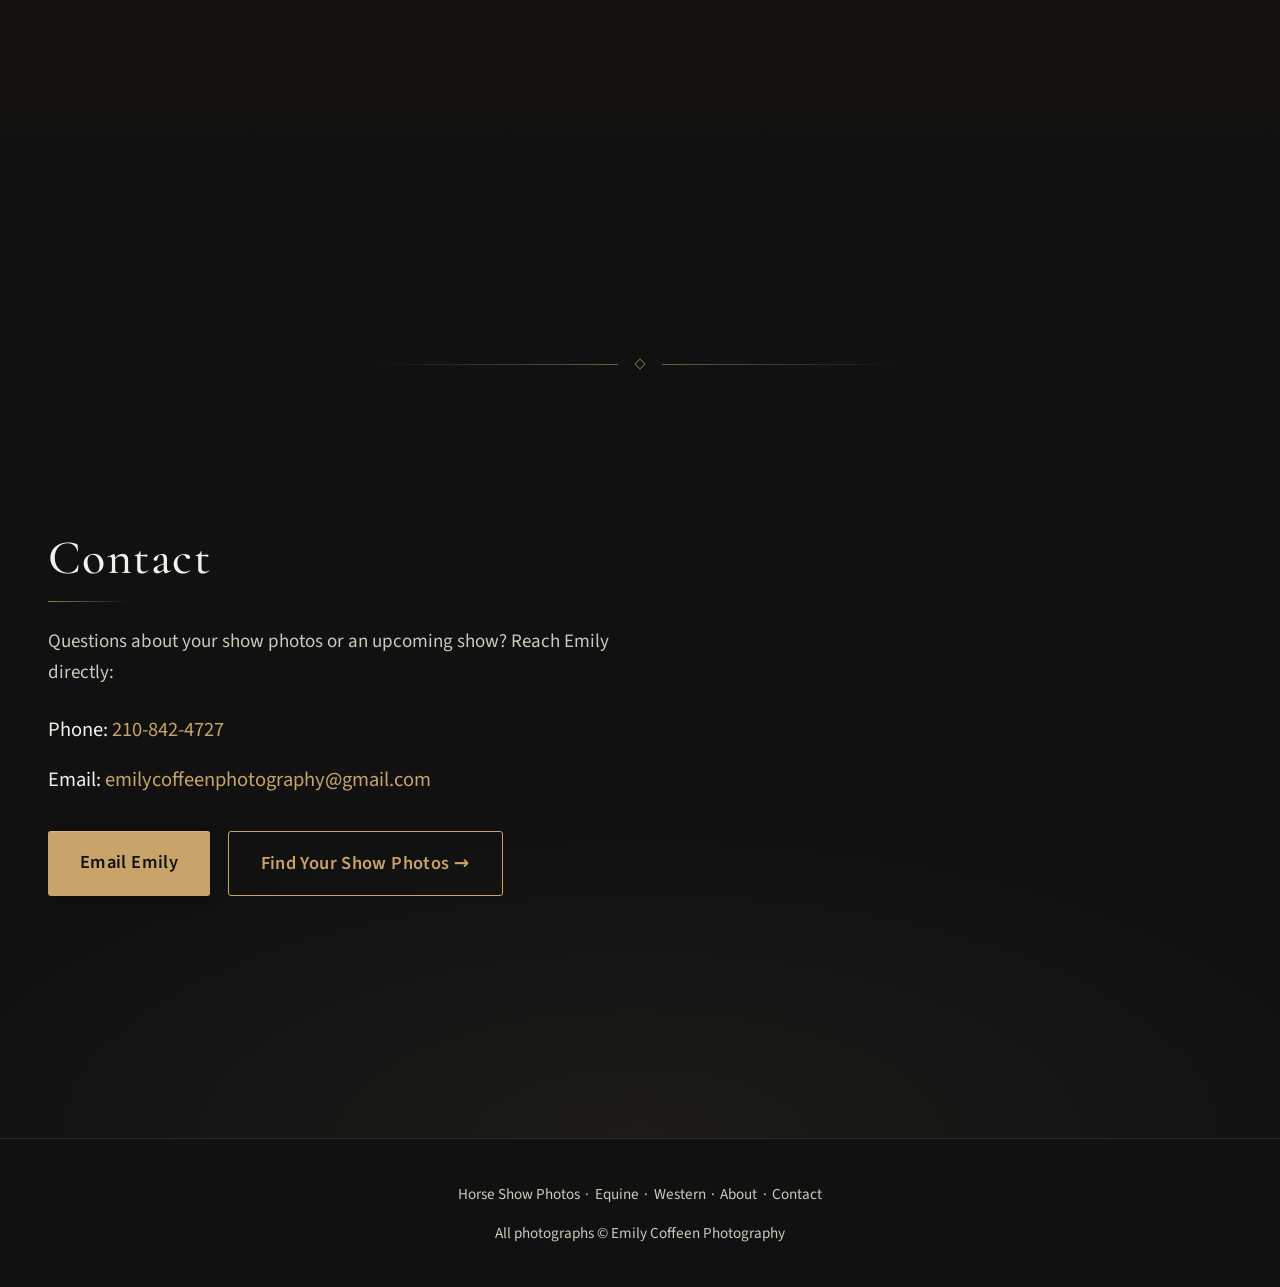
==== commit 35fcb5f0: "Shows page: World Finals images note above the show list" ====
--- a/index.html
+++ b/index.html
@@ -9,7 +9,7 @@
 <meta name="twitter:card" content="summary_large_image"><meta name="twitter:title" content="Emily Coffeen Photography | Horse Show &amp; Equine Photographer"><meta name="twitter:description" content="Emily Coffeen is a horse show and equine photographer. Find your show, view proofs and order your photos online, and explore her equine and western fine art."><meta name="twitter:image" content="https://ecoffeenphotography.com/og-image.jpg?v=2"><meta name="twitter:image:alt" content="Two horses backlit against a dark background, photographed by Emily Coffeen">
 <link rel="icon" href="/favicon.ico?v=2" sizes="16x16 32x32 48x48"><link rel="icon" href="/img/icon-96.png?v=55f27ac52d" type="image/png" sizes="96x96"><link rel="icon" href="/img/icon-192.png?v=8a044fceef" type="image/png" sizes="192x192"><link rel="apple-touch-icon" sizes="180x180" href="/img/apple-touch-icon.png?v=54884f50e7"><meta name="theme-color" content="#111111"><meta name="color-scheme" content="dark"><meta name="apple-mobile-web-app-status-bar-style" content="black"><link rel="manifest" href="/site.webmanifest">
 <link rel="preload" href="/fonts/cormorant-latin.woff2?v=c47ff12887" as="font" type="font/woff2" crossorigin><link rel="preload" href="/fonts/sourcesans3-latin.woff2?v=9ef356ea55" as="font" type="font/woff2" crossorigin>
-<style id="css">@font-face{font-family:'Cormorant Garamond';font-style:normal;font-weight:500;font-display:swap;src:url(/fonts/cormorant-cyrillic-ext.woff2?v=ab67422bcb) format('woff2');unicode-range:U+0460-052F,U+1C80-1C8A,U+20B4,U+2DE0-2DFF,U+A640-A69F,U+FE2E-FE2F}@font-face{font-family:'Cormorant Garamond';font-style:normal;font-weight:500;font-display:swap;src:url(/fonts/cormorant-cyrillic.woff2?v=e1df04190d) format('woff2');unicode-range:U+0301,U+0400-045F,U+0490-0491,U+04B0-04B1,U+2116}@font-face{font-family:'Cormorant Garamond';font-style:normal;font-weight:500;font-display:swap;src:url(/fonts/cormorant-vietnamese.woff2?v=4694f51e41) format('woff2');unicode-range:U+0102-0103,U+0110-0111,U+0128-0129,U+0168-0169,U+01A0-01A1,U+01AF-01B0,U+0300-0301,U+0303-0304,U+0308-0309,U+0323,U+0329,U+1EA0-1EF9,U+20AB}@font-face{font-family:'Cormorant Garamond';font-style:normal;font-weight:500;font-display:swap;src:url(/fonts/cormorant-latin-ext.woff2?v=acc46a2a77) format('woff2');unicode-range:U+0100-02BA,U+02BD-02C5,U+02C7-02CC,U+02CE-02D7,U+02DD-02FF,U+0304,U+0308,U+0329,U+1D00-1DBF,U+1E00-1E9F,U+1EF2-1EFF,U+2020,U+20A0-20AB,U+20AD-20C4,U+2113,U+2C60-2C7F,U+A720-A7FF}@font-face{font-family:'Cormorant Garamond';font-style:normal;font-weight:500;font-display:swap;src:url(/fonts/cormorant-latin.woff2?v=c47ff12887) format('woff2');unicode-range:U+0000-00FF,U+0131,U+0152-0153,U+02BB-02BC,U+02C6,U+02DA,U+02DC,U+0304,U+0308,U+0329,U+2000-206F,U+20AC,U+2122,U+2191,U+2193,U+2212,U+2215,U+FEFF,U+FFFD}@font-face{font-family:'Cormorant Garamond';font-style:normal;font-weight:600;font-display:swap;src:url(/fonts/cormorant-cyrillic-ext.woff2?v=ab67422bcb) format('woff2');unicode-range:U+0460-052F,U+1C80-1C8A,U+20B4,U+2DE0-2DFF,U+A640-A69F,U+FE2E-FE2F}@font-face{font-family:'Cormorant Garamond';font-style:normal;font-weight:600;font-display:swap;src:url(/fonts/cormorant-cyrillic.woff2?v=e1df04190d) format('woff2');unicode-range:U+0301,U+0400-045F,U+0490-0491,U+04B0-04B1,U+2116}@font-face{font-family:'Cormorant Garamond';font-style:normal;font-weight:600;font-display:swap;src:url(/fonts/cormorant-vietnamese.woff2?v=4694f51e41) format('woff2');unicode-range:U+0102-0103,U+0110-0111,U+0128-0129,U+0168-0169,U+01A0-01A1,U+01AF-01B0,U+0300-0301,U+0303-0304,U+0308-0309,U+0323,U+0329,U+1EA0-1EF9,U+20AB}@font-face{font-family:'Cormorant Garamond';font-style:normal;font-weight:600;font-display:swap;src:url(/fonts/cormorant-latin-ext.woff2?v=acc46a2a77) format('woff2');unicode-range:U+0100-02BA,U+02BD-02C5,U+02C7-02CC,U+02CE-02D7,U+02DD-02FF,U+0304,U+0308,U+0329,U+1D00-1DBF,U+1E00-1E9F,U+1EF2-1EFF,U+2020,U+20A0-20AB,U+20AD-20C4,U+2113,U+2C60-2C7F,U+A720-A7FF}@font-face{font-family:'Cormorant Garamond';font-style:normal;font-weight:600;font-display:swap;src:url(/fonts/cormorant-latin.woff2?v=c47ff12887) format('woff2');unicode-range:U+0000-00FF,U+0131,U+0152-0153,U+02BB-02BC,U+02C6,U+02DA,U+02DC,U+0304,U+0308,U+0329,U+2000-206F,U+20AC,U+2122,U+2191,U+2193,U+2212,U+2215,U+FEFF,U+FFFD}@font-face{font-family:'Source Sans 3';font-style:normal;font-weight:400;font-display:swap;src:url(/fonts/sourcesans3-cyrillic-ext.woff2?v=8bc6726378) format('woff2');unicode-range:U+0460-052F,U+1C80-1C8A,U+20B4,U+2DE0-2DFF,U+A640-A69F,U+FE2E-FE2F}@font-face{font-family:'Source Sans 3';font-style:normal;font-weight:400;font-display:swap;src:url(/fonts/sourcesans3-cyrillic.woff2?v=d4a5d30218) format('woff2');unicode-range:U+0301,U+0400-045F,U+0490-0491,U+04B0-04B1,U+2116}@font-face{font-family:'Source Sans 3';font-style:normal;font-weight:400;font-display:swap;src:url(/fonts/sourcesans3-greek-ext.woff2?v=1a0a8e88d2) format('woff2');unicode-range:U+1F00-1FFF}@font-face{font-family:'Source Sans 3';font-style:normal;font-weight:400;font-display:swap;src:url(/fonts/sourcesans3-greek.woff2?v=50516cedb6) format('woff2');unicode-range:U+0370-0377,U+037A-037F,U+0384-038A,U+038C,U+038E-03A1,U+03A3-03FF}@font-face{font-family:'Source Sans 3';font-style:normal;font-weight:400;font-display:swap;src:url(/fonts/sourcesans3-vietnamese.woff2?v=f6a7c367a8) format('woff2');unicode-range:U+0102-0103,U+0110-0111,U+0128-0129,U+0168-0169,U+01A0-01A1,U+01AF-01B0,U+0300-0301,U+0303-0304,U+0308-0309,U+0323,U+0329,U+1EA0-1EF9,U+20AB}@font-face{font-family:'Source Sans 3';font-style:normal;font-weight:400;font-display:swap;src:url(/fonts/sourcesans3-latin-ext.woff2?v=c6ba61588d) format('woff2');unicode-range:U+0100-02BA,U+02BD-02C5,U+02C7-02CC,U+02CE-02D7,U+02DD-02FF,U+0304,U+0308,U+0329,U+1D00-1DBF,U+1E00-1E9F,U+1EF2-1EFF,U+2020,U+20A0-20AB,U+20AD-20C4,U+2113,U+2C60-2C7F,U+A720-A7FF}@font-face{font-family:'Source Sans 3';font-style:normal;font-weight:400;font-display:swap;src:url(/fonts/sourcesans3-latin.woff2?v=9ef356ea55) format('woff2');unicode-range:U+0000-00FF,U+0131,U+0152-0153,U+02BB-02BC,U+02C6,U+02DA,U+02DC,U+0304,U+0308,U+0329,U+2000-206F,U+20AC,U+2122,U+2191,U+2193,U+2212,U+2215,U+FEFF,U+FFFD}@font-face{font-family:'Source Sans 3';font-style:normal;font-weight:600;font-display:swap;src:url(/fonts/sourcesans3-cyrillic-ext.woff2?v=8bc6726378) format('woff2');unicode-range:U+0460-052F,U+1C80-1C8A,U+20B4,U+2DE0-2DFF,U+A640-A69F,U+FE2E-FE2F}@font-face{font-family:'Source Sans 3';font-style:normal;font-weight:600;font-display:swap;src:url(/fonts/sourcesans3-cyrillic.woff2?v=d4a5d30218) format('woff2');unicode-range:U+0301,U+0400-045F,U+0490-0491,U+04B0-04B1,U+2116}@font-face{font-family:'Source Sans 3';font-style:normal;font-weight:600;font-display:swap;src:url(/fonts/sourcesans3-greek-ext.woff2?v=1a0a8e88d2) format('woff2');unicode-range:U+1F00-1FFF}@font-face{font-family:'Source Sans 3';font-style:normal;font-weight:600;font-display:swap;src:url(/fonts/sourcesans3-greek.woff2?v=50516cedb6) format('woff2');unicode-range:U+0370-0377,U+037A-037F,U+0384-038A,U+038C,U+038E-03A1,U+03A3-03FF}@font-face{font-family:'Source Sans 3';font-style:normal;font-weight:600;font-display:swap;src:url(/fonts/sourcesans3-vietnamese.woff2?v=f6a7c367a8) format('woff2');unicode-range:U+0102-0103,U+0110-0111,U+0128-0129,U+0168-0169,U+01A0-01A1,U+01AF-01B0,U+0300-0301,U+0303-0304,U+0308-0309,U+0323,U+0329,U+1EA0-1EF9,U+20AB}@font-face{font-family:'Source Sans 3';font-style:normal;font-weight:600;font-display:swap;src:url(/fonts/sourcesans3-latin-ext.woff2?v=c6ba61588d) format('woff2');unicode-range:U+0100-02BA,U+02BD-02C5,U+02C7-02CC,U+02CE-02D7,U+02DD-02FF,U+0304,U+0308,U+0329,U+1D00-1DBF,U+1E00-1E9F,U+1EF2-1EFF,U+2020,U+20A0-20AB,U+20AD-20C4,U+2113,U+2C60-2C7F,U+A720-A7FF}@font-face{font-family:'Source Sans 3';font-style:normal;font-weight:600;font-display:swap;src:url(/fonts/sourcesans3-latin.woff2?v=9ef356ea55) format('woff2');unicode-range:U+0000-00FF,U+0131,U+0152-0153,U+02BB-02BC,U+02C6,U+02DA,U+02DC,U+0304,U+0308,U+0329,U+2000-206F,U+20AC,U+2122,U+2191,U+2193,U+2212,U+2215,U+FEFF,U+FFFD}:root{--bg:#111;--bg2:#181818;--fg:#f4f1ea;--mut:#cfc8bb;--acc:#c9a46a;--line:#2a2a2a;--hh:84px;--pad:clamp(1.25rem,4vw,3rem);--sec-y:clamp(4rem,9vw,7rem);--orn-y:calc((var(--sec-y) - 8px) / 2)}*{box-sizing:border-box}html.sm{scroll-behavior:smooth}@media(prefers-reduced-motion:reduce){html.sm{scroll-behavior:auto}}body{margin:0;background:var(--bg);color:var(--fg);font:400 19px/1.7 "Source Sans 3",system-ui,sans-serif;-webkit-font-smoothing:antialiased;overflow-x:hidden}img{max-width:100%}h1,h2,h3{font-family:"Cormorant Garamond",Georgia,serif;font-weight:600;line-height:1.15;margin:0 0 .5em}h2{font-size:clamp(2.1rem,4vw,3rem);letter-spacing:.01em}h2::after{content:"";display:block;width:56px;height:1px;background:var(--acc);margin-top:.9rem;opacity:.8}a{color:var(--acc);text-underline-offset:.18em}:focus-visible{outline:2px solid var(--acc);outline-offset:3px;border-radius:2px}.skip{position:absolute;left:-999px;top:0;background:var(--acc);color:#111;padding:.6rem 1rem;z-index:100;font-weight:600}.skip:focus{left:1rem;top:1rem}header{position:sticky;top:0;z-index:10;background:rgba(17,17,17,.94);-webkit-backdrop-filter:blur(8px);backdrop-filter:blur(8px);display:flex;flex-wrap:wrap;align-items:center;justify-content:space-between;gap:.4rem 1rem;padding:.9rem var(--pad);border-bottom:1px solid var(--line);transition:padding .3s ease}.brand{display:block;line-height:0;padding-top:4px}.brand img{display:block;height:58px;width:auto;transition:height .3s ease}header.shrink{padding-top:.45rem;padding-bottom:.45rem}header.shrink .brand img{height:44px}nav{display:flex;flex-wrap:wrap;align-items:center}nav a{white-space:nowrap;color:var(--fg);text-decoration:none;font-size:.82rem;letter-spacing:.14em;text-transform:uppercase;margin-left:1.6rem;padding:.35rem 0;border-bottom:1px solid transparent;transition:color .2s,border-color .2s}nav a:hover,nav a[aria-current]{color:var(--acc);border-bottom-color:rgba(201,164,106,.5)}nav .cta{color:var(--acc);font-weight:600}.hero{min-height:88vh;display:flex;align-items:flex-end;padding:0 var(--pad);background:#111 url(/img/equine-1.jpg?v=ce683e567d) center/cover;background-image:linear-gradient(to top,rgba(0,0,0,.88),rgba(0,0,0,.1) 62%),image-set(url(/img/equine-1-2000.webp?v=9d27d21d77) type("image/webp"),url(/img/equine-1.jpg?v=ce683e567d) type("image/jpeg"))}.hero .in{padding:3rem 0 4.5rem;max-width:900px}.hero h1{margin:0 0 1rem}.hlogo{width:min(440px,72vw);height:auto;display:block}.hero p.tag{font-size:1.2rem;letter-spacing:.2em;text-transform:uppercase;color:var(--mut);margin:0 0 1.8rem}.btn{display:inline-block;background:var(--acc);color:#111;font-weight:600;font-size:1.15rem;padding:1rem 2rem;border-radius:4px;text-decoration:none;transition:background .2s,transform .2s,box-shadow .2s}.btn:hover{background:#e0bd82;transform:translateY(-1px);box-shadow:0 6px 20px rgba(0,0,0,.35)}.btn.ghost{background:transparent;color:var(--acc);border:1px solid var(--acc)}.btn.ghost:hover{background:rgba(201,164,106,.12)}.hint{font-size:1rem;color:var(--mut);margin-top:1.2rem;max-width:34rem}section,#organizers{scroll-margin-top:var(--hh)}section{padding:var(--sec-y) var(--pad)}.wrap{max-width:1200px;margin:0 auto}.lead{color:var(--mut);max-width:42rem;margin:-.4rem 0 2rem}.grid{display:grid;grid-template-columns:repeat(auto-fill,minmax(300px,1fr));gap:clamp(14px,2vw,24px);margin-top:2rem}.g{display:block;overflow:hidden;border-radius:3px;background:#1c1c1c;position:relative}.g img{width:100%;height:auto;aspect-ratio:3/2;object-fit:cover;display:block;transition:transform .7s cubic-bezier(.2,.7,.2,1),filter .4s}.g::after{content:"";position:absolute;inset:0;box-shadow:inset 0 0 0 1px rgba(201,164,106,0);transition:box-shadow .4s}.g:focus-visible img{transform:scale(1.035);filter:brightness(1.06)}.g:focus-visible::after{box-shadow:inset 0 0 0 1px rgba(201,164,106,.55)}.about{display:grid;grid-template-columns:1fr 1.4fr;gap:clamp(2rem,5vw,4.5rem);align-items:center}.about img{width:100%;height:auto;border-radius:4px;display:block}.ph{border:1px dashed #666;padding:1rem 1.2rem;color:var(--mut);border-radius:4px}.tagph{font-size:.8rem;text-transform:uppercase;letter-spacing:.1em;color:#e8a24a}.alt{background:var(--bg2)}.cols{display:grid;grid-template-columns:1fr 1fr;gap:clamp(2rem,5vw,4.5rem)}.small{font-size:1rem}blockquote{margin:0 0 1rem;font-style:italic}.contact-lines{font-size:1.25rem;margin:1.5rem 0 2rem;list-style:none;padding:0}.contact-lines a{word-break:break-word}.actions{display:flex;flex-wrap:wrap;gap:1rem}footer{padding:2.5rem var(--pad);text-align:center;color:var(--mut);font-size:.95rem;border-top:1px solid var(--line)}#lb{position:fixed;inset:0;background:rgba(0,0,0,.95);display:none;align-items:center;justify-content:center;z-index:50;touch-action:pan-y}#lb.on{display:flex;animation:fd .25s ease}#lb img{max-width:92vw;max-height:86vh;object-fit:contain;box-shadow:0 10px 40px rgba(0,0,0,.6)}#lb button{position:absolute;background:rgba(17,17,17,.5);border:0;border-radius:50%;width:3.2rem;height:3.2rem;color:#fff;font-size:2.2rem;line-height:1;cursor:pointer;display:flex;align-items:center;justify-content:center}#lb button:focus-visible,#lb button:hover{color:var(--acc)}#x{top:1rem;right:1rem}#p{left:1rem;top:50%;transform:translateY(-50%)}#n{right:1rem;top:50%;transform:translateY(-50%)}#lbc{position:absolute;bottom:1rem;left:0;right:0;text-align:center;color:var(--mut);font-size:.9rem}@keyframes fd{from{opacity:0}to{opacity:1}}.js .rv{opacity:0;transform:translateY(18px);transition:opacity .8s ease,transform .8s ease}.js .rv.in{opacity:1;transform:none}@media(prefers-reduced-motion:reduce){.js .rv{opacity:1;transform:none;transition:none}.g img,.btn,header,.brand img{transition:none}#lb.on{animation:none}}.cards{display:grid;grid-template-columns:repeat(auto-fill,minmax(290px,1fr));gap:clamp(14px,2vw,24px);margin-top:2rem}.card{display:block;background:#1a1a1a;border:1px solid var(--line);border-radius:6px;overflow:hidden;color:var(--fg);text-decoration:none;transition:border-color .25s,transform .25s}.card:focus-visible{border-color:var(--acc);transform:translateY(-2px)}.card img{width:100%;height:auto;aspect-ratio:3/2;object-fit:cover;display:block;background:#222}.card div{padding:.9rem 1.1rem 1.1rem}.card h3{font-size:1.45rem;margin:0}.card span{font-size:.9rem;color:var(--acc)}.back{display:inline-block;margin-bottom:1.2rem;font-size:1.05rem}@media(max-width:760px){:root{--pad:1.25rem}header{flex-direction:column;justify-content:center;padding:.8rem .5rem .3rem;gap:.15rem}.brand{align-self:flex-start;margin-left:.75rem}.brand img{height:50px}header.shrink .brand img{height:38px}header.shrink{padding:.4rem .5rem .1rem}nav{justify-content:center;flex-wrap:nowrap;width:100%}nav a{margin:0 .45rem;font-size:.66rem;letter-spacing:.08em;padding:.45rem 0}.about,.cols{grid-template-columns:1fr}.grid{grid-template-columns:1fr;gap:16px}.hero{min-height:78vh}.cards{grid-template-columns:1fr;gap:16px}.btn{font-size:1.05rem;padding:.9rem 1.5rem}#lb button{width:2.6rem;height:2.6rem;font-size:1.8rem}#p{left:.3rem}#n{right:.3rem}}@media(min-width:480px) and (max-width:760px){.grid,.cards{grid-template-columns:1fr 1fr;gap:14px}.card h3{font-size:1.15rem}.card div{padding:.6rem .7rem .8rem}}@media(max-width:360px){nav a{margin:0 .3rem;font-size:.6rem;letter-spacing:.05em}}h3{font-size:1.7rem}ul.ph{padding-left:2.2rem}ul.ph li.tagph{margin-left:-1rem}.grid.two{grid-template-columns:repeat(2,1fr)}@media(max-width:479px){.grid.two{grid-template-columns:1fr}.hero p.tag{font-size:.95rem;letter-spacing:.14em}}#contact{min-height:calc(100vh - var(--hh) - 90px)}body{animation:pgin .8s ease-out both}@keyframes pgin{from{opacity:0}to{opacity:1}}.hero{background-position:center calc(50% + var(--py,0px))}.card{transition:border-color .25s,transform .3s ease,box-shadow .3s ease}.card:focus-visible{transform:translateY(-6px);box-shadow:0 14px 30px rgba(0,0,0,.55)}@media(prefers-reduced-motion:reduce){body{animation:none}.hero{background-position:center}.card:hover,.card:focus-visible{transform:none}}.nowrap{white-space:nowrap}.hero{position:relative;overflow:hidden;isolation:isolate}.hero .in{position:relative;z-index:2}.hs{position:absolute;inset:0;z-index:0;transform:translate3d(0,var(--py,0px),0)}.hs::after{content:"";position:absolute;inset:0;z-index:3;background:linear-gradient(to top,rgba(0,0,0,.88),rgba(0,0,0,.1) 62%)}.hs i{position:absolute;inset:0;background:center/cover no-repeat;opacity:0;transition:opacity 1.5s ease}.hs i.on{opacity:1;animation:kb 7.5s linear both}.hs i.out{opacity:0;animation:kb 7.5s linear both}@keyframes kb{from{transform:scale(1)}to{transform:scale(1.07)}}.grid,.grid.two{display:flex;flex-wrap:wrap;gap:clamp(16px,2.2vw,28px)}.grid::after{content:"";flex:999 1 0}.grid .g{flex:var(--ar,1.5) 1 calc(var(--ar,1.5) * clamp(170px,15vw,250px));min-width:0}.grid.two .g{flex-basis:calc(var(--ar,1.5) * clamp(220px,22vw,330px))}.g img{aspect-ratio:auto;height:100%;object-fit:cover}h2::after{width:80px;background:linear-gradient(90deg,var(--acc),rgba(201,164,106,0));opacity:.7}h2{font-weight:500;letter-spacing:.03em}.orn{display:flex;align-items:center;justify-content:center;gap:1.15rem;max-width:1200px;margin:0 auto;padding:var(--orn-y) var(--pad);color:var(--acc);opacity:.58}.orn::before,.orn::after{content:"";flex:1;max-width:240px;height:1px;background:linear-gradient(90deg,transparent,rgba(201,164,106,.9))}.orn::after{transform:scaleX(-1)}.orn span{transform:rotate(45deg);display:block;width:8px;height:8px;border:1px solid currentColor;flex-shrink:0;box-sizing:border-box}.strip{position:relative;overflow:hidden;height:clamp(220px,46vw,560px);background:#111;border-top:1px solid rgba(201,164,106,.25);border-bottom:1px solid rgba(201,164,106,.25);box-shadow:inset 0 30px 40px -20px #111,inset 0 -30px 40px -20px #181818}.strip::before{content:"";position:absolute;inset:-18% 0;z-index:-1;background:url(/img/equine-23-2000.webp?v=10ad2c30af) center/cover;transform:translate3d(0,var(--sy,0px),0)}.strip{isolation:isolate}#lb img{transition:opacity .3s ease,transform .3s ease}#lb.on img{animation:zi .4s cubic-bezier(.2,.7,.2,1)}#lb img.sw{opacity:0;transform:translateX(var(--dx,0))}@keyframes zi{from{opacity:0;transform:scale(.94)}to{opacity:1;transform:none}}#lb{touch-action:none}@media(max-width:760px){.grid .g,.grid.two .g{flex:1 1 100%}.grid{gap:22px}.strip{height:clamp(200px,58vw,320px)}}@media(prefers-reduced-motion:reduce){.hs i{transition:none;animation:none!important}.strip::before{transform:none}.hs{transform:none}#lb.on img{animation:none}#lb img{transition:none}}.hero{background-position:center!important;min-height:88svh}.hs,.strip::before{will-change:transform;backface-visibility:hidden}@media(max-width:760px){.hero{min-height:78svh}}.js .g img{opacity:0;filter:blur(14px);transform:scale(1.04);transition:opacity .9s ease,filter 1.1s ease,transform .7s cubic-bezier(.2,.7,.2,1)}.js .g.ld img{opacity:1;filter:none;transform:none}.js .g.ld:focus-visible img{transform:scale(1.035);filter:brightness(1.06)}.hero p.quote{font-family:"Cormorant Garamond",Georgia,serif;font-style:italic;font-size:clamp(1.15rem,2.2vw,1.5rem);line-height:1.4;color:var(--fg);opacity:.88;max-width:30rem;margin:-1rem 0 1.8rem;padding-left:1rem;border-left:1px solid rgba(201,164,106,.6)}.js .hero .in>*{animation:hin 1.1s cubic-bezier(.2,.7,.2,1) both}.js .hero .in>:nth-child(2){animation-delay:.15s}.js .hero .in>:nth-child(3){animation-delay:.3s}.js .hero .in>:nth-child(4){animation-delay:.45s}.js .hero .in>:nth-child(5){animation-delay:.6s}@keyframes hin{from{opacity:0;transform:translateY(14px)}to{opacity:1;transform:none}}nav a.act{color:var(--acc);border-bottom-color:rgba(201,164,106,.5)}.totop{position:fixed;right:clamp(14px,3vw,28px);bottom:clamp(14px,3vw,28px);z-index:20;width:46px;height:46px;border-radius:50%;display:flex;align-items:center;justify-content:center;color:var(--acc);background:rgba(17,17,17,.82);border:1px solid rgba(201,164,106,.45);-webkit-backdrop-filter:blur(6px);backdrop-filter:blur(6px);opacity:0;visibility:hidden;transform:translateY(10px);transition:opacity .35s,transform .35s,visibility .35s,background .2s}.totop.on{opacity:1;visibility:visible;transform:none}.totop:hover{background:rgba(201,164,106,.16)}:focus-visible{outline:2px solid var(--acc);outline-offset:4px;border-radius:3px;box-shadow:0 0 0 6px rgba(201,164,106,.18)}.g:focus-visible,.card:focus-visible{outline-offset:3px}.vh{position:absolute;width:1px;height:1px;overflow:hidden;clip:rect(0 0 0 0);white-space:nowrap}.filter{display:flex;flex-wrap:wrap;align-items:center;gap:.6rem 1rem;margin:1.5rem 0 .5rem}.filter input{flex:1 1 260px;max-width:440px;min-width:0;font:inherit;font-size:1rem;color:var(--fg);background:#1a1a1a;border:1px solid var(--line);border-radius:4px;padding:.75rem 1rem;transition:border-color .2s}.filter input:focus{border-color:var(--acc);outline:none;box-shadow:0 0 0 4px rgba(201,164,106,.18)}.filter input::placeholder{color:#8d877c}#qc{font-size:.9rem;color:var(--mut)}.none{grid-column:1/-1;color:var(--mut)}.card img{transition:transform .7s cubic-bezier(.2,.7,.2,1),filter .4s}.card{position:relative}.card:focus-visible img{transform:scale(1.04);filter:brightness(1.06)}.card:first-of-type::before{content:"Newest";position:absolute;top:.75rem;left:.75rem;z-index:2;background:var(--acc);color:#111;font-size:.7rem;font-weight:600;letter-spacing:.14em;text-transform:uppercase;padding:.25rem .6rem;border-radius:2px}.cards.f .card:first-of-type::before{display:none}.card picture{display:block;overflow:hidden}.nf{position:relative;isolation:isolate;overflow:hidden;min-height:72svh;display:flex;align-items:center;text-align:center;background:#111}.nf::before{content:"";position:absolute;inset:0;z-index:-2;background:#111 url(/img/equine-14.jpg?v=6fd43fc59f) center/cover;background-image:image-set(url(/img/equine-14-2000.webp?v=0b5afe5485) type("image/webp"),url(/img/equine-14.jpg?v=6fd43fc59f) type("image/jpeg"));opacity:.42}.nf::after{content:"";position:absolute;inset:0;z-index:-1;background:radial-gradient(ellipse at 50% 40%,rgba(17,17,17,.55),rgba(17,17,17,.92) 75%),linear-gradient(to bottom,rgba(17,17,17,.6),transparent 30%,transparent 70%,#111)}.nf .wrap{max-width:640px}.nf-k{font-family:"Cormorant Garamond",Georgia,serif;font-size:clamp(5rem,16vw,9rem);line-height:1;color:var(--acc);opacity:.35;margin:0 0 .6rem}.nf h1{font-size:clamp(2rem,5vw,3rem);font-weight:500}.nf .orn{margin:1.2rem auto 1.5rem}.nf-t{color:var(--mut)}@media(prefers-reduced-motion:reduce){.js .g img{transition:none;filter:none;transform:none;opacity:1}.js .hero .in>*{animation:none}.totop{transition:none}.card:hover img{transform:none}}[hidden]{display:none!important}::selection{background:rgba(201,164,106,.85);color:#111}html{scrollbar-color:#4a4134 #0d0d0d}::-webkit-scrollbar{width:11px}::-webkit-scrollbar-track{background:#0d0d0d}::-webkit-scrollbar-thumb{background:#3a342b;border-radius:6px;border:3px solid #0d0d0d}::-webkit-scrollbar-thumb:hover{background:#6b5a3e}#equine,#about{background:linear-gradient(180deg,#111 0%,#14110e 55%,#111 100%)}.alt{background:linear-gradient(180deg,#181818 0%,#1b1712 100%)}#contact{background:radial-gradient(ellipse 80% 60% at 50% 100%,rgba(201,164,106,.07),transparent 70%),#111}.sp{position:fixed;top:0;left:0;right:0;height:2px;z-index:40;pointer-events:none;background:linear-gradient(90deg,rgba(201,164,106,.4),#c9a46a 60%,#f0d39c);transform-origin:0 50%;transform:scaleX(var(--sp,0));box-shadow:0 0 8px rgba(201,164,106,.5)}header{transition:padding .45s cubic-bezier(.2,.7,.2,1),background-color .45s ease,box-shadow .45s ease,border-color .45s ease}.brand img{transition:height .45s cubic-bezier(.2,.7,.2,1)}header.shrink{background:rgba(13,13,13,.97);box-shadow:0 8px 24px -12px rgba(0,0,0,.7);border-bottom-color:rgba(201,164,106,.18)}.hero::after{content:"";position:absolute;inset:0;z-index:1;pointer-events:none;background:radial-gradient(ellipse 120% 90% at 50% 40%,transparent 55%,rgba(0,0,0,.55) 100%),url("data:image/svg+xml,%3Csvg xmlns='http://www.w3.org/2000/svg' width='160' height='160'%3E%3Cfilter id='n'%3E%3CfeTurbulence type='fractalNoise' baseFrequency='.9' numOctaves='2' stitchTiles='stitch'/%3E%3CfeColorMatrix values='0 0 0 0 .5 0 0 0 0 .5 0 0 0 0 .5 0 0 0 .55 0'/%3E%3C/filter%3E%3Crect width='100%25' height='100%25' filter='url(%23n)'/%3E%3C/svg%3E");opacity:.25}.hero::after{background-blend-mode:normal}.hsd{position:absolute;z-index:3;right:var(--pad);bottom:clamp(1.4rem,4vw,2.4rem);display:flex;gap:8px;pointer-events:none}.hsd b{display:block;width:clamp(22px,3vw,38px);height:2px;background:rgba(244,241,234,.25);overflow:hidden;border-radius:1px}.hsd b::after{content:"";display:block;height:100%;background:var(--acc);transform-origin:0 50%;transform:scaleX(0)}.hsd b.on::after{animation:hsp 6s linear forwards}@keyframes hsp{to{transform:scaleX(1)}}.btn{position:relative;overflow:hidden;isolation:isolate;letter-spacing:.02em;border-radius:3px;box-shadow:0 1px 0 rgba(255,255,255,.18) inset,0 4px 14px rgba(0,0,0,.25);transition:background .3s,transform .3s cubic-bezier(.2,.7,.2,1),box-shadow .3s,color .3s}.btn::after{content:"";position:absolute;z-index:-1;top:0;bottom:0;left:-60%;width:45%;background:linear-gradient(100deg,transparent,rgba(255,240,210,.55),transparent);transform:skewX(-20deg) translateX(0);transition:transform .8s cubic-bezier(.2,.7,.2,1);pointer-events:none}.btn:hover::after,.btn:focus-visible::after{transform:skewX(-20deg) translateX(420%)}.btn:hover{transform:translateY(-2px);box-shadow:0 1px 0 rgba(255,255,255,.2) inset,0 10px 26px rgba(0,0,0,.4),0 0 0 1px rgba(201,164,106,.35)}.btn.ghost{box-shadow:none}.btn.ghost::after{background:linear-gradient(100deg,transparent,rgba(201,164,106,.3),transparent)}.btn.ghost:hover{box-shadow:0 10px 26px rgba(0,0,0,.4),0 0 18px rgba(201,164,106,.18)}.g{box-shadow:0 6px 18px -8px rgba(0,0,0,.6);transition:box-shadow .5s ease}.g:focus-visible{box-shadow:0 18px 40px -14px rgba(0,0,0,.8),0 0 0 1px rgba(201,164,106,.2)}.g::after{background:linear-gradient(180deg,rgba(201,164,106,0) 60%,rgba(201,164,106,.08));opacity:0;transition:box-shadow .4s,opacity .5s}.g:focus-visible::after{opacity:1;box-shadow:inset 0 0 0 1px rgba(201,164,106,.6)}.card{background:linear-gradient(180deg,#1c1c1c,#171615);border-color:#262420}.card::after{content:"";position:absolute;left:0;right:0;top:0;height:1px;background:linear-gradient(90deg,transparent,rgba(201,164,106,.8),transparent);opacity:0;transition:opacity .4s}.card:focus-visible::after{opacity:1}.card:focus-visible{border-color:rgba(201,164,106,.6);box-shadow:0 18px 36px -12px rgba(0,0,0,.7),0 0 24px -8px rgba(201,164,106,.25)}.card h3{transition:color .3s}.card:focus-visible h3{color:#f0d39c}#lb{background:rgba(8,8,8,.8);-webkit-backdrop-filter:blur(16px) saturate(.8);backdrop-filter:blur(16px) saturate(.8)}#lb img{border-radius:2px;box-shadow:0 24px 70px rgba(0,0,0,.75),0 0 0 1px rgba(201,164,106,.12)}#lb button{background:rgba(17,17,17,.45);border:1px solid rgba(201,164,106,.25);-webkit-backdrop-filter:blur(6px);backdrop-filter:blur(6px);transition:color .2s,border-color .2s,background .2s}#lb button:hover,#lb button:focus-visible{border-color:rgba(201,164,106,.7);background:rgba(17,17,17,.7)}#lbc{letter-spacing:.2em;font-size:.8rem}.lead{margin-bottom:2.4rem}.contact-lines{line-height:1.55}#contact{display:flex;align-items:center;border-top:none!important;box-shadow:none;outline:none}#contact .contact-inner{width:100%}#contact .contact-lead{color:var(--mut);max-width:38rem;margin:0 0 .25rem;line-height:1.65}#contact .contact-lines{display:flex;flex-direction:column;gap:clamp(.85rem,2vw,1.15rem);margin:1.6rem 0 2.15rem;font-size:clamp(1.05rem,2.4vw,1.28rem)}#contact .contact-lines li{margin:0;padding:0}#contact .contact-lines a{color:var(--acc);text-decoration:none;border-bottom:1px solid transparent;padding-bottom:1px;transition:border-color .25s ease,color .25s ease;word-break:break-word}#contact .contact-lines a:hover,#contact .contact-lines a:focus-visible{border-bottom-color:rgba(201,164,106,.55);color:#e0bd82}#contact .actions{margin-top:.15rem;gap:1rem 1.1rem}@media(max-width:760px){#contact .contact-lines{font-size:clamp(1rem,4.2vw,1.15rem);gap:.95rem}#contact .contact-lines .nowrap{font-size:clamp(.78rem,3.6vw,1rem);display:inline-block;max-width:100%}#contact .actions{flex-direction:column;align-items:stretch}#contact .actions .btn{text-align:center}}@media(prefers-reduced-motion:reduce){.hsd{display:none}.btn::after{display:none}.btn,.g,.card::after,header,.brand img{transition:none}}.hero h1{position:relative;width:min(440px,72vw)}.hero h1::after{content:"";position:absolute;inset:0;pointer-events:none;-webkit-mask:url(/img/logo-light.png?v=84d350d85c) center/100% 100% no-repeat;mask:url(/img/logo-light.png?v=84d350d85c) center/100% 100% no-repeat;background:linear-gradient(105deg,transparent 35%,rgba(232,196,120,.0) 40%,rgba(240,205,130,.85) 50%,rgba(232,196,120,0) 60%,transparent 65%) no-repeat;background-size:250% 100%;background-position:150% 0;animation:lshim 7s ease-in-out 1.6s infinite}@keyframes lshim{0%{background-position:150% 0}45%,100%{background-position:-50% 0}}@media(prefers-reduced-motion:reduce){.hero h1::after{animation:none;display:none}}#instagram{background-color:#111;background-image:linear-gradient(180deg,#111 0%,#14110e 50%,#111 100%);border:none;border-bottom:none;box-shadow:none}#instagram[hidden]+.orn-after-ig{display:none!important}#instagram .ig-head{display:flex;flex-wrap:wrap;align-items:baseline;justify-content:space-between;gap:.6rem 1.5rem;margin-bottom:.35rem}#instagram .ig-head h2{margin-bottom:0}#instagram .ig-head h2::after{margin-top:.7rem}#instagram .ig-more{font-size:.9rem;letter-spacing:.08em;text-decoration:none;color:var(--mut);border-bottom:1px solid transparent;transition:color .2s,border-color .2s}#instagram .ig-more:hover,#instagram .ig-more:focus-visible{color:var(--acc);border-bottom-color:rgba(201,164,106,.45)}.orn-after-ig{padding-top:var(--orn-y);padding-bottom:var(--orn-y);border:none;box-shadow:none;background:#111}.ig-scroller{margin-top:1.6rem;margin-left:calc(var(--pad) * -1);margin-right:calc(var(--pad) * -1);padding-left:var(--pad);padding-right:var(--pad);overflow-x:auto;overflow-y:hidden;-webkit-overflow-scrolling:touch;scroll-snap-type:x mandatory;scrollbar-width:thin;scrollbar-color:#3a342b transparent;overscroll-behavior-x:contain}.ig-scroller::-webkit-scrollbar{height:8px}.ig-scroller::-webkit-scrollbar-thumb{background:#3a342b;border-radius:4px}.ig-row{display:flex;gap:clamp(10px,1.4vw,16px);width:max-content;padding:.2rem 0 .55rem}.ig-tile{position:relative;flex:0 0 auto;width:clamp(132px,16vw,168px);aspect-ratio:4/5;border-radius:3px;overflow:hidden;background:#1c1c1c;scroll-snap-align:start;text-decoration:none;color:inherit;box-shadow:0 6px 18px -8px rgba(0,0,0,.6);transition:transform .35s cubic-bezier(.2,.7,.2,1),box-shadow .4s ease}.ig-tile img{width:100%;height:100%;object-fit:cover;display:block;transition:transform .7s cubic-bezier(.2,.7,.2,1),filter .4s,opacity .8s ease;opacity:0}.ig-tile.ld img{opacity:1}.ig-tile::after{content:"";position:absolute;inset:0;box-shadow:inset 0 0 0 1px rgba(201,164,106,0);background:linear-gradient(180deg,rgba(201,164,106,0) 55%,rgba(201,164,106,.1));opacity:0;transition:box-shadow .35s,opacity .4s;pointer-events:none}.ig-tile:focus-visible{transform:translateY(-4px);box-shadow:0 16px 32px -12px rgba(0,0,0,.75),0 0 0 1px rgba(201,164,106,.25)}.ig-tile:focus-visible img{transform:scale(1.04);filter:brightness(1.06)}.ig-tile:focus-visible::after{opacity:1;box-shadow:inset 0 0 0 1px rgba(201,164,106,.6)}.js .ig-tile{opacity:0;transform:translateY(12px);transition:opacity .7s ease,transform .7s ease,box-shadow .4s ease}.js .ig-tile.in{opacity:1;transform:none}.js .ig-tile.in:focus-visible{transform:translateY(-4px)}@media(max-width:760px){.ig-tile{width:clamp(148px,42vw,200px)}.ig-scroller{scroll-padding-left:var(--pad)}}@media(prefers-reduced-motion:reduce){.ig-tile,.ig-tile img,.js .ig-tile{transition:none}.js .ig-tile{opacity:1;transform:none}.ig-tile:hover,.ig-tile:focus-visible,.js .ig-tile.in:hover,.js .ig-tile.in:focus-visible{transform:none}.ig-tile:hover img{transform:none}}section:has(+ .orn),section:has(+ .orn-after-ig),section:has(+ .strip),#equine:has(+ .strip),#western:has(+ .orn),#about:has(+ .orn),#instagram:has(+ .orn-after-ig){padding-bottom:0}.orn + section,.orn + #about,.orn + #instagram,.orn-after-ig + section,.orn-after-ig + #contact,.strip + section,.strip + #western{padding-top:0}#instagram[hidden] ~ #contact{padding-top:0}.strip{margin-block:var(--sec-y)}@media(max-width:760px){:root{--sec-y:clamp(3.25rem,12vw,5rem)}}:root{color-scheme:dark}@media(hover:hover){.g:hover{box-shadow:0 18px 40px -14px rgba(0,0,0,.8),0 0 0 1px rgba(201,164,106,.2)}.g:hover::after{opacity:1;box-shadow:inset 0 0 0 1px rgba(201,164,106,.6)}.card:hover{border-color:rgba(201,164,106,.6);box-shadow:0 18px 36px -12px rgba(0,0,0,.7),0 0 24px -8px rgba(201,164,106,.25)}.card:hover::after{opacity:1}.card:hover h3{color:#f0d39c}.ig-tile:hover{box-shadow:0 16px 32px -12px rgba(0,0,0,.75),0 0 0 1px rgba(201,164,106,.25)}.ig-tile:hover::after{opacity:1;box-shadow:inset 0 0 0 1px rgba(201,164,106,.6)}}@media(hover:hover) and (prefers-reduced-motion:no-preference){.js .g.ld:hover img,.g:hover img{transform:scale(1.035);filter:brightness(1.06)}.card:hover{transform:translateY(-6px)}.card:hover img{transform:scale(1.04);filter:brightness(1.06)}.ig-tile:hover,.js .ig-tile.in:hover{transform:translateY(-4px)}.ig-tile:hover img{transform:scale(1.04);filter:brightness(1.06)}}@media(hover:none){.btn:hover{transform:none}.btn:hover::after{transform:skewX(-20deg) translateX(0)}}.ig-tile.sk{pointer-events:none;background:#1a1816;opacity:1!important;transform:none!important;box-shadow:none}.ig-tile.sk::before{content:"";position:absolute;inset:0;background:linear-gradient(100deg,transparent 20%,rgba(201,164,106,.07) 45%,rgba(244,241,234,.06) 50%,rgba(201,164,106,.07) 55%,transparent 80%);background-size:250% 100%;animation:igsk 1.6s ease-in-out infinite}@keyframes igsk{from{background-position:120% 0}to{background-position:-120% 0}}@media(prefers-reduced-motion:reduce){.ig-tile.sk::before{animation:none}}.filter .qw{position:relative;flex:1 1 260px;max-width:440px;min-width:0;display:flex}.filter .qw input{flex:1;max-width:none;padding-right:2.9rem}.filter input::-webkit-search-cancel-button{-webkit-appearance:none;appearance:none}#qx{position:absolute;right:.35rem;top:50%;transform:translateY(-50%);width:2.4rem;height:2.4rem;border:0;border-radius:50%;background:transparent;color:var(--mut);font-size:1.5rem;line-height:1;cursor:pointer;display:flex;align-items:center;justify-content:center;transition:color .2s,background .2s}#qx:hover,#qx:focus-visible{color:var(--acc);background:rgba(201,164,106,.1)}.none{text-align:center;padding:2.5rem 1rem 1.5rem;font-size:1.05rem}.none .orn{padding:0 0 1.1rem;max-width:360px}#western,#about{content-visibility:auto;contain-intrinsic-size:auto 900px}@media(max-width:760px){.grid .g{content-visibility:auto;contain-intrinsic-size:auto calc((100vw - 2.5rem) / var(--ar,1.5))}}@media(max-width:760px){#contact .contact-lines{gap:.35rem;margin:1.4rem 0 1.9rem}#contact .contact-lines a{display:inline-flex;align-items:center;min-height:48px;vertical-align:middle;padding:.5rem 0}#contact .actions{gap:.9rem;margin-bottom:.5rem}#contact .actions .btn{min-height:54px;display:flex;align-items:center;justify-content:center;padding:.9rem 1.25rem}}.fnav{margin:0 0 .7rem;line-height:2}.fnav a{color:var(--mut);text-decoration:none;padding:.3rem .15rem;transition:color .2s}.fnav a:hover,.fnav a:focus-visible{color:var(--acc)}</style><script type="application/ld+json">{"@context":"https://schema.org","@graph":[{"@type":"Organization","@id":"https://ecoffeenphotography.com/#org","name":"Emily Coffeen Photography","url":"https://ecoffeenphotography.com/","logo":{"@type":"ImageObject","url":"https://ecoffeenphotography.com/img/logo.jpg","width":1600,"height":1066},"image":"https://ecoffeenphotography.com/og-image.jpg?v=2","description":"Horse show photographer. Riders and exhibitors can find and order their show photos online. Equine and western fine-art photography.","email":"emilycoffeenphotography@gmail.com","telephone":"+1-210-842-4727","founder":{"@id":"https://ecoffeenphotography.com/#emily"},"sameAs":["https://www.instagram.com/emily_coffeen_photography/","https://ecoffeenphoto.shootproof.com"]},{"@type":"Person","@id":"https://ecoffeenphotography.com/#emily","name":"Emily Coffeen","jobTitle":"Photographer","worksFor":{"@id":"https://ecoffeenphotography.com/#org"},"url":"https://ecoffeenphotography.com/#about","sameAs":["https://www.instagram.com/emily_coffeen_photography/"]},{"@type":"WebSite","@id":"https://ecoffeenphotography.com/#website","name":"Emily Coffeen Photography","url":"https://ecoffeenphotography.com/","publisher":{"@id":"https://ecoffeenphotography.com/#org"},"inLanguage":"en-US"},{"@type":"WebPage","@id":"https://ecoffeenphotography.com/#webpage","url":"https://ecoffeenphotography.com/","name":"Emily Coffeen Photography | Horse Show & Equine Photographer","isPartOf":{"@id":"https://ecoffeenphotography.com/#website"},"about":{"@id":"https://ecoffeenphotography.com/#org"},"primaryImageOfPage":"https://ecoffeenphotography.com/og-image.jpg?v=2","inLanguage":"en-US"}]}</script>
+<style id="css">@font-face{font-family:'Cormorant Garamond';font-style:normal;font-weight:500;font-display:swap;src:url(/fonts/cormorant-cyrillic-ext.woff2?v=ab67422bcb) format('woff2');unicode-range:U+0460-052F,U+1C80-1C8A,U+20B4,U+2DE0-2DFF,U+A640-A69F,U+FE2E-FE2F}@font-face{font-family:'Cormorant Garamond';font-style:normal;font-weight:500;font-display:swap;src:url(/fonts/cormorant-cyrillic.woff2?v=e1df04190d) format('woff2');unicode-range:U+0301,U+0400-045F,U+0490-0491,U+04B0-04B1,U+2116}@font-face{font-family:'Cormorant Garamond';font-style:normal;font-weight:500;font-display:swap;src:url(/fonts/cormorant-vietnamese.woff2?v=4694f51e41) format('woff2');unicode-range:U+0102-0103,U+0110-0111,U+0128-0129,U+0168-0169,U+01A0-01A1,U+01AF-01B0,U+0300-0301,U+0303-0304,U+0308-0309,U+0323,U+0329,U+1EA0-1EF9,U+20AB}@font-face{font-family:'Cormorant Garamond';font-style:normal;font-weight:500;font-display:swap;src:url(/fonts/cormorant-latin-ext.woff2?v=acc46a2a77) format('woff2');unicode-range:U+0100-02BA,U+02BD-02C5,U+02C7-02CC,U+02CE-02D7,U+02DD-02FF,U+0304,U+0308,U+0329,U+1D00-1DBF,U+1E00-1E9F,U+1EF2-1EFF,U+2020,U+20A0-20AB,U+20AD-20C4,U+2113,U+2C60-2C7F,U+A720-A7FF}@font-face{font-family:'Cormorant Garamond';font-style:normal;font-weight:500;font-display:swap;src:url(/fonts/cormorant-latin.woff2?v=c47ff12887) format('woff2');unicode-range:U+0000-00FF,U+0131,U+0152-0153,U+02BB-02BC,U+02C6,U+02DA,U+02DC,U+0304,U+0308,U+0329,U+2000-206F,U+20AC,U+2122,U+2191,U+2193,U+2212,U+2215,U+FEFF,U+FFFD}@font-face{font-family:'Cormorant Garamond';font-style:normal;font-weight:600;font-display:swap;src:url(/fonts/cormorant-cyrillic-ext.woff2?v=ab67422bcb) format('woff2');unicode-range:U+0460-052F,U+1C80-1C8A,U+20B4,U+2DE0-2DFF,U+A640-A69F,U+FE2E-FE2F}@font-face{font-family:'Cormorant Garamond';font-style:normal;font-weight:600;font-display:swap;src:url(/fonts/cormorant-cyrillic.woff2?v=e1df04190d) format('woff2');unicode-range:U+0301,U+0400-045F,U+0490-0491,U+04B0-04B1,U+2116}@font-face{font-family:'Cormorant Garamond';font-style:normal;font-weight:600;font-display:swap;src:url(/fonts/cormorant-vietnamese.woff2?v=4694f51e41) format('woff2');unicode-range:U+0102-0103,U+0110-0111,U+0128-0129,U+0168-0169,U+01A0-01A1,U+01AF-01B0,U+0300-0301,U+0303-0304,U+0308-0309,U+0323,U+0329,U+1EA0-1EF9,U+20AB}@font-face{font-family:'Cormorant Garamond';font-style:normal;font-weight:600;font-display:swap;src:url(/fonts/cormorant-latin-ext.woff2?v=acc46a2a77) format('woff2');unicode-range:U+0100-02BA,U+02BD-02C5,U+02C7-02CC,U+02CE-02D7,U+02DD-02FF,U+0304,U+0308,U+0329,U+1D00-1DBF,U+1E00-1E9F,U+1EF2-1EFF,U+2020,U+20A0-20AB,U+20AD-20C4,U+2113,U+2C60-2C7F,U+A720-A7FF}@font-face{font-family:'Cormorant Garamond';font-style:normal;font-weight:600;font-display:swap;src:url(/fonts/cormorant-latin.woff2?v=c47ff12887) format('woff2');unicode-range:U+0000-00FF,U+0131,U+0152-0153,U+02BB-02BC,U+02C6,U+02DA,U+02DC,U+0304,U+0308,U+0329,U+2000-206F,U+20AC,U+2122,U+2191,U+2193,U+2212,U+2215,U+FEFF,U+FFFD}@font-face{font-family:'Source Sans 3';font-style:normal;font-weight:400;font-display:swap;src:url(/fonts/sourcesans3-cyrillic-ext.woff2?v=8bc6726378) format('woff2');unicode-range:U+0460-052F,U+1C80-1C8A,U+20B4,U+2DE0-2DFF,U+A640-A69F,U+FE2E-FE2F}@font-face{font-family:'Source Sans 3';font-style:normal;font-weight:400;font-display:swap;src:url(/fonts/sourcesans3-cyrillic.woff2?v=d4a5d30218) format('woff2');unicode-range:U+0301,U+0400-045F,U+0490-0491,U+04B0-04B1,U+2116}@font-face{font-family:'Source Sans 3';font-style:normal;font-weight:400;font-display:swap;src:url(/fonts/sourcesans3-greek-ext.woff2?v=1a0a8e88d2) format('woff2');unicode-range:U+1F00-1FFF}@font-face{font-family:'Source Sans 3';font-style:normal;font-weight:400;font-display:swap;src:url(/fonts/sourcesans3-greek.woff2?v=50516cedb6) format('woff2');unicode-range:U+0370-0377,U+037A-037F,U+0384-038A,U+038C,U+038E-03A1,U+03A3-03FF}@font-face{font-family:'Source Sans 3';font-style:normal;font-weight:400;font-display:swap;src:url(/fonts/sourcesans3-vietnamese.woff2?v=f6a7c367a8) format('woff2');unicode-range:U+0102-0103,U+0110-0111,U+0128-0129,U+0168-0169,U+01A0-01A1,U+01AF-01B0,U+0300-0301,U+0303-0304,U+0308-0309,U+0323,U+0329,U+1EA0-1EF9,U+20AB}@font-face{font-family:'Source Sans 3';font-style:normal;font-weight:400;font-display:swap;src:url(/fonts/sourcesans3-latin-ext.woff2?v=c6ba61588d) format('woff2');unicode-range:U+0100-02BA,U+02BD-02C5,U+02C7-02CC,U+02CE-02D7,U+02DD-02FF,U+0304,U+0308,U+0329,U+1D00-1DBF,U+1E00-1E9F,U+1EF2-1EFF,U+2020,U+20A0-20AB,U+20AD-20C4,U+2113,U+2C60-2C7F,U+A720-A7FF}@font-face{font-family:'Source Sans 3';font-style:normal;font-weight:400;font-display:swap;src:url(/fonts/sourcesans3-latin.woff2?v=9ef356ea55) format('woff2');unicode-range:U+0000-00FF,U+0131,U+0152-0153,U+02BB-02BC,U+02C6,U+02DA,U+02DC,U+0304,U+0308,U+0329,U+2000-206F,U+20AC,U+2122,U+2191,U+2193,U+2212,U+2215,U+FEFF,U+FFFD}@font-face{font-family:'Source Sans 3';font-style:normal;font-weight:600;font-display:swap;src:url(/fonts/sourcesans3-cyrillic-ext.woff2?v=8bc6726378) format('woff2');unicode-range:U+0460-052F,U+1C80-1C8A,U+20B4,U+2DE0-2DFF,U+A640-A69F,U+FE2E-FE2F}@font-face{font-family:'Source Sans 3';font-style:normal;font-weight:600;font-display:swap;src:url(/fonts/sourcesans3-cyrillic.woff2?v=d4a5d30218) format('woff2');unicode-range:U+0301,U+0400-045F,U+0490-0491,U+04B0-04B1,U+2116}@font-face{font-family:'Source Sans 3';font-style:normal;font-weight:600;font-display:swap;src:url(/fonts/sourcesans3-greek-ext.woff2?v=1a0a8e88d2) format('woff2');unicode-range:U+1F00-1FFF}@font-face{font-family:'Source Sans 3';font-style:normal;font-weight:600;font-display:swap;src:url(/fonts/sourcesans3-greek.woff2?v=50516cedb6) format('woff2');unicode-range:U+0370-0377,U+037A-037F,U+0384-038A,U+038C,U+038E-03A1,U+03A3-03FF}@font-face{font-family:'Source Sans 3';font-style:normal;font-weight:600;font-display:swap;src:url(/fonts/sourcesans3-vietnamese.woff2?v=f6a7c367a8) format('woff2');unicode-range:U+0102-0103,U+0110-0111,U+0128-0129,U+0168-0169,U+01A0-01A1,U+01AF-01B0,U+0300-0301,U+0303-0304,U+0308-0309,U+0323,U+0329,U+1EA0-1EF9,U+20AB}@font-face{font-family:'Source Sans 3';font-style:normal;font-weight:600;font-display:swap;src:url(/fonts/sourcesans3-latin-ext.woff2?v=c6ba61588d) format('woff2');unicode-range:U+0100-02BA,U+02BD-02C5,U+02C7-02CC,U+02CE-02D7,U+02DD-02FF,U+0304,U+0308,U+0329,U+1D00-1DBF,U+1E00-1E9F,U+1EF2-1EFF,U+2020,U+20A0-20AB,U+20AD-20C4,U+2113,U+2C60-2C7F,U+A720-A7FF}@font-face{font-family:'Source Sans 3';font-style:normal;font-weight:600;font-display:swap;src:url(/fonts/sourcesans3-latin.woff2?v=9ef356ea55) format('woff2');unicode-range:U+0000-00FF,U+0131,U+0152-0153,U+02BB-02BC,U+02C6,U+02DA,U+02DC,U+0304,U+0308,U+0329,U+2000-206F,U+20AC,U+2122,U+2191,U+2193,U+2212,U+2215,U+FEFF,U+FFFD}:root{--bg:#111;--bg2:#181818;--fg:#f4f1ea;--mut:#cfc8bb;--acc:#c9a46a;--line:#2a2a2a;--hh:84px;--pad:clamp(1.25rem,4vw,3rem);--sec-y:clamp(4rem,9vw,7rem);--orn-y:calc((var(--sec-y) - 8px) / 2)}*{box-sizing:border-box}html.sm{scroll-behavior:smooth}@media(prefers-reduced-motion:reduce){html.sm{scroll-behavior:auto}}body{margin:0;background:var(--bg);color:var(--fg);font:400 19px/1.7 "Source Sans 3",system-ui,sans-serif;-webkit-font-smoothing:antialiased;overflow-x:hidden}img{max-width:100%}h1,h2,h3{font-family:"Cormorant Garamond",Georgia,serif;font-weight:600;line-height:1.15;margin:0 0 .5em}h2{font-size:clamp(2.1rem,4vw,3rem);letter-spacing:.01em}h2::after{content:"";display:block;width:56px;height:1px;background:var(--acc);margin-top:.9rem;opacity:.8}a{color:var(--acc);text-underline-offset:.18em}:focus-visible{outline:2px solid var(--acc);outline-offset:3px;border-radius:2px}.skip{position:absolute;left:-999px;top:0;background:var(--acc);color:#111;padding:.6rem 1rem;z-index:100;font-weight:600}.skip:focus{left:1rem;top:1rem}header{position:sticky;top:0;z-index:10;background:rgba(17,17,17,.94);-webkit-backdrop-filter:blur(8px);backdrop-filter:blur(8px);display:flex;flex-wrap:wrap;align-items:center;justify-content:space-between;gap:.4rem 1rem;padding:.9rem var(--pad);border-bottom:1px solid var(--line);transition:padding .3s ease}.brand{display:block;line-height:0;padding-top:4px}.brand img{display:block;height:58px;width:auto;transition:height .3s ease}header.shrink{padding-top:.45rem;padding-bottom:.45rem}header.shrink .brand img{height:44px}nav{display:flex;flex-wrap:wrap;align-items:center}nav a{white-space:nowrap;color:var(--fg);text-decoration:none;font-size:.82rem;letter-spacing:.14em;text-transform:uppercase;margin-left:1.6rem;padding:.35rem 0;border-bottom:1px solid transparent;transition:color .2s,border-color .2s}nav a:hover,nav a[aria-current]{color:var(--acc);border-bottom-color:rgba(201,164,106,.5)}nav .cta{color:var(--acc);font-weight:600}.hero{min-height:88vh;display:flex;align-items:flex-end;padding:0 var(--pad);background:#111 url(/img/equine-1.jpg?v=ce683e567d) center/cover;background-image:linear-gradient(to top,rgba(0,0,0,.88),rgba(0,0,0,.1) 62%),image-set(url(/img/equine-1-2000.webp?v=9d27d21d77) type("image/webp"),url(/img/equine-1.jpg?v=ce683e567d) type("image/jpeg"))}.hero .in{padding:3rem 0 4.5rem;max-width:900px}.hero h1{margin:0 0 1rem}.hlogo{width:min(440px,72vw);height:auto;display:block}.hero p.tag{font-size:1.2rem;letter-spacing:.2em;text-transform:uppercase;color:var(--mut);margin:0 0 1.8rem}.btn{display:inline-block;background:var(--acc);color:#111;font-weight:600;font-size:1.15rem;padding:1rem 2rem;border-radius:4px;text-decoration:none;transition:background .2s,transform .2s,box-shadow .2s}.btn:hover{background:#e0bd82;transform:translateY(-1px);box-shadow:0 6px 20px rgba(0,0,0,.35)}.btn.ghost{background:transparent;color:var(--acc);border:1px solid var(--acc)}.btn.ghost:hover{background:rgba(201,164,106,.12)}.hint{font-size:1rem;color:var(--mut);margin-top:1.2rem;max-width:34rem}section,#organizers{scroll-margin-top:var(--hh)}section{padding:var(--sec-y) var(--pad)}.wrap{max-width:1200px;margin:0 auto}.lead{color:var(--mut);max-width:42rem;margin:-.4rem 0 2rem}.grid{display:grid;grid-template-columns:repeat(auto-fill,minmax(300px,1fr));gap:clamp(14px,2vw,24px);margin-top:2rem}.g{display:block;overflow:hidden;border-radius:3px;background:#1c1c1c;position:relative}.g img{width:100%;height:auto;aspect-ratio:3/2;object-fit:cover;display:block;transition:transform .7s cubic-bezier(.2,.7,.2,1),filter .4s}.g::after{content:"";position:absolute;inset:0;box-shadow:inset 0 0 0 1px rgba(201,164,106,0);transition:box-shadow .4s}.g:focus-visible img{transform:scale(1.035);filter:brightness(1.06)}.g:focus-visible::after{box-shadow:inset 0 0 0 1px rgba(201,164,106,.55)}.about{display:grid;grid-template-columns:1fr 1.4fr;gap:clamp(2rem,5vw,4.5rem);align-items:center}.about img{width:100%;height:auto;border-radius:4px;display:block}.ph{border:1px dashed #666;padding:1rem 1.2rem;color:var(--mut);border-radius:4px}.tagph{font-size:.8rem;text-transform:uppercase;letter-spacing:.1em;color:#e8a24a}.alt{background:var(--bg2)}.cols{display:grid;grid-template-columns:1fr 1fr;gap:clamp(2rem,5vw,4.5rem)}.small{font-size:1rem}blockquote{margin:0 0 1rem;font-style:italic}.contact-lines{font-size:1.25rem;margin:1.5rem 0 2rem;list-style:none;padding:0}.contact-lines a{word-break:break-word}.actions{display:flex;flex-wrap:wrap;gap:1rem}footer{padding:2.5rem var(--pad);text-align:center;color:var(--mut);font-size:.95rem;border-top:1px solid var(--line)}#lb{position:fixed;inset:0;background:rgba(0,0,0,.95);display:none;align-items:center;justify-content:center;z-index:50;touch-action:pan-y}#lb.on{display:flex;animation:fd .25s ease}#lb img{max-width:92vw;max-height:86vh;object-fit:contain;box-shadow:0 10px 40px rgba(0,0,0,.6)}#lb button{position:absolute;background:rgba(17,17,17,.5);border:0;border-radius:50%;width:3.2rem;height:3.2rem;color:#fff;font-size:2.2rem;line-height:1;cursor:pointer;display:flex;align-items:center;justify-content:center}#lb button:focus-visible,#lb button:hover{color:var(--acc)}#x{top:1rem;right:1rem}#p{left:1rem;top:50%;transform:translateY(-50%)}#n{right:1rem;top:50%;transform:translateY(-50%)}#lbc{position:absolute;bottom:1rem;left:0;right:0;text-align:center;color:var(--mut);font-size:.9rem}@keyframes fd{from{opacity:0}to{opacity:1}}.js .rv{opacity:0;transform:translateY(18px);transition:opacity .8s ease,transform .8s ease}.js .rv.in{opacity:1;transform:none}@media(prefers-reduced-motion:reduce){.js .rv{opacity:1;transform:none;transition:none}.g img,.btn,header,.brand img{transition:none}#lb.on{animation:none}}.cards{display:grid;grid-template-columns:repeat(auto-fill,minmax(290px,1fr));gap:clamp(14px,2vw,24px);margin-top:2rem}.card{display:block;background:#1a1a1a;border:1px solid var(--line);border-radius:6px;overflow:hidden;color:var(--fg);text-decoration:none;transition:border-color .25s,transform .25s}.card:focus-visible{border-color:var(--acc);transform:translateY(-2px)}.card img{width:100%;height:auto;aspect-ratio:3/2;object-fit:cover;display:block;background:#222}.card div{padding:.9rem 1.1rem 1.1rem}.card h3{font-size:1.45rem;margin:0}.card span{font-size:.9rem;color:var(--acc)}.back{display:inline-block;margin-bottom:1.2rem;font-size:1.05rem}@media(max-width:760px){:root{--pad:1.25rem}header{flex-direction:column;justify-content:center;padding:.8rem .5rem .3rem;gap:.15rem}.brand{align-self:flex-start;margin-left:.75rem}.brand img{height:50px}header.shrink .brand img{height:38px}header.shrink{padding:.4rem .5rem .1rem}nav{justify-content:center;flex-wrap:nowrap;width:100%}nav a{margin:0 .45rem;font-size:.66rem;letter-spacing:.08em;padding:.45rem 0}.about,.cols{grid-template-columns:1fr}.grid{grid-template-columns:1fr;gap:16px}.hero{min-height:78vh}.cards{grid-template-columns:1fr;gap:16px}.btn{font-size:1.05rem;padding:.9rem 1.5rem}#lb button{width:2.6rem;height:2.6rem;font-size:1.8rem}#p{left:.3rem}#n{right:.3rem}}@media(min-width:480px) and (max-width:760px){.grid,.cards{grid-template-columns:1fr 1fr;gap:14px}.card h3{font-size:1.15rem}.card div{padding:.6rem .7rem .8rem}}@media(max-width:360px){nav a{margin:0 .3rem;font-size:.6rem;letter-spacing:.05em}}h3{font-size:1.7rem}ul.ph{padding-left:2.2rem}ul.ph li.tagph{margin-left:-1rem}.grid.two{grid-template-columns:repeat(2,1fr)}@media(max-width:479px){.grid.two{grid-template-columns:1fr}.hero p.tag{font-size:.95rem;letter-spacing:.14em}}#contact{min-height:calc(100vh - var(--hh) - 90px)}body{animation:pgin .8s ease-out both}@keyframes pgin{from{opacity:0}to{opacity:1}}.hero{background-position:center calc(50% + var(--py,0px))}.card{transition:border-color .25s,transform .3s ease,box-shadow .3s ease}.card:focus-visible{transform:translateY(-6px);box-shadow:0 14px 30px rgba(0,0,0,.55)}@media(prefers-reduced-motion:reduce){body{animation:none}.hero{background-position:center}.card:hover,.card:focus-visible{transform:none}}.nowrap{white-space:nowrap}.hero{position:relative;overflow:hidden;isolation:isolate}.hero .in{position:relative;z-index:2}.hs{position:absolute;inset:0;z-index:0;transform:translate3d(0,var(--py,0px),0)}.hs::after{content:"";position:absolute;inset:0;z-index:3;background:linear-gradient(to top,rgba(0,0,0,.88),rgba(0,0,0,.1) 62%)}.hs i{position:absolute;inset:0;background:center/cover no-repeat;opacity:0;transition:opacity 1.5s ease}.hs i.on{opacity:1;animation:kb 7.5s linear both}.hs i.out{opacity:0;animation:kb 7.5s linear both}@keyframes kb{from{transform:scale(1)}to{transform:scale(1.07)}}.grid,.grid.two{display:flex;flex-wrap:wrap;gap:clamp(16px,2.2vw,28px)}.grid::after{content:"";flex:999 1 0}.grid .g{flex:var(--ar,1.5) 1 calc(var(--ar,1.5) * clamp(170px,15vw,250px));min-width:0}.grid.two .g{flex-basis:calc(var(--ar,1.5) * clamp(220px,22vw,330px))}.g img{aspect-ratio:auto;height:100%;object-fit:cover}h2::after{width:80px;background:linear-gradient(90deg,var(--acc),rgba(201,164,106,0));opacity:.7}h2{font-weight:500;letter-spacing:.03em}.orn{display:flex;align-items:center;justify-content:center;gap:1.15rem;max-width:1200px;margin:0 auto;padding:var(--orn-y) var(--pad);color:var(--acc);opacity:.58}.orn::before,.orn::after{content:"";flex:1;max-width:240px;height:1px;background:linear-gradient(90deg,transparent,rgba(201,164,106,.9))}.orn::after{transform:scaleX(-1)}.orn span{transform:rotate(45deg);display:block;width:8px;height:8px;border:1px solid currentColor;flex-shrink:0;box-sizing:border-box}.strip{position:relative;overflow:hidden;height:clamp(220px,46vw,560px);background:#111;border-top:1px solid rgba(201,164,106,.25);border-bottom:1px solid rgba(201,164,106,.25);box-shadow:inset 0 30px 40px -20px #111,inset 0 -30px 40px -20px #181818}.strip::before{content:"";position:absolute;inset:-18% 0;z-index:-1;background:url(/img/equine-23-2000.webp?v=10ad2c30af) center/cover;transform:translate3d(0,var(--sy,0px),0)}.strip{isolation:isolate}#lb img{transition:opacity .3s ease,transform .3s ease}#lb.on img{animation:zi .4s cubic-bezier(.2,.7,.2,1)}#lb img.sw{opacity:0;transform:translateX(var(--dx,0))}@keyframes zi{from{opacity:0;transform:scale(.94)}to{opacity:1;transform:none}}#lb{touch-action:none}@media(max-width:760px){.grid .g,.grid.two .g{flex:1 1 100%}.grid{gap:22px}.strip{height:clamp(200px,58vw,320px)}}@media(prefers-reduced-motion:reduce){.hs i{transition:none;animation:none!important}.strip::before{transform:none}.hs{transform:none}#lb.on img{animation:none}#lb img{transition:none}}.hero{background-position:center!important;min-height:88svh}.hs,.strip::before{will-change:transform;backface-visibility:hidden}@media(max-width:760px){.hero{min-height:78svh}}.js .g img{opacity:0;filter:blur(14px);transform:scale(1.04);transition:opacity .9s ease,filter 1.1s ease,transform .7s cubic-bezier(.2,.7,.2,1)}.js .g.ld img{opacity:1;filter:none;transform:none}.js .g.ld:focus-visible img{transform:scale(1.035);filter:brightness(1.06)}.hero p.quote{font-family:"Cormorant Garamond",Georgia,serif;font-style:italic;font-size:clamp(1.15rem,2.2vw,1.5rem);line-height:1.4;color:var(--fg);opacity:.88;max-width:30rem;margin:-1rem 0 1.8rem;padding-left:1rem;border-left:1px solid rgba(201,164,106,.6)}.js .hero .in>*{animation:hin 1.1s cubic-bezier(.2,.7,.2,1) both}.js .hero .in>:nth-child(2){animation-delay:.15s}.js .hero .in>:nth-child(3){animation-delay:.3s}.js .hero .in>:nth-child(4){animation-delay:.45s}.js .hero .in>:nth-child(5){animation-delay:.6s}@keyframes hin{from{opacity:0;transform:translateY(14px)}to{opacity:1;transform:none}}nav a.act{color:var(--acc);border-bottom-color:rgba(201,164,106,.5)}.totop{position:fixed;right:clamp(14px,3vw,28px);bottom:clamp(14px,3vw,28px);z-index:20;width:46px;height:46px;border-radius:50%;display:flex;align-items:center;justify-content:center;color:var(--acc);background:rgba(17,17,17,.82);border:1px solid rgba(201,164,106,.45);-webkit-backdrop-filter:blur(6px);backdrop-filter:blur(6px);opacity:0;visibility:hidden;transform:translateY(10px);transition:opacity .35s,transform .35s,visibility .35s,background .2s}.totop.on{opacity:1;visibility:visible;transform:none}.totop:hover{background:rgba(201,164,106,.16)}:focus-visible{outline:2px solid var(--acc);outline-offset:4px;border-radius:3px;box-shadow:0 0 0 6px rgba(201,164,106,.18)}.g:focus-visible,.card:focus-visible{outline-offset:3px}.vh{position:absolute;width:1px;height:1px;overflow:hidden;clip:rect(0 0 0 0);white-space:nowrap}.filter{display:flex;flex-wrap:wrap;align-items:center;gap:.6rem 1rem;margin:1.5rem 0 .5rem}.filter input{flex:1 1 260px;max-width:440px;min-width:0;font:inherit;font-size:1rem;color:var(--fg);background:#1a1a1a;border:1px solid var(--line);border-radius:4px;padding:.75rem 1rem;transition:border-color .2s}.filter input:focus{border-color:var(--acc);outline:none;box-shadow:0 0 0 4px rgba(201,164,106,.18)}.filter input::placeholder{color:#8d877c}#qc{font-size:.9rem;color:var(--mut)}.none{grid-column:1/-1;color:var(--mut)}.card img{transition:transform .7s cubic-bezier(.2,.7,.2,1),filter .4s}.card{position:relative}.card:focus-visible img{transform:scale(1.04);filter:brightness(1.06)}.card:first-of-type::before{content:"Newest";position:absolute;top:.75rem;left:.75rem;z-index:2;background:var(--acc);color:#111;font-size:.7rem;font-weight:600;letter-spacing:.14em;text-transform:uppercase;padding:.25rem .6rem;border-radius:2px}.cards.f .card:first-of-type::before{display:none}.card picture{display:block;overflow:hidden}.nf{position:relative;isolation:isolate;overflow:hidden;min-height:72svh;display:flex;align-items:center;text-align:center;background:#111}.nf::before{content:"";position:absolute;inset:0;z-index:-2;background:#111 url(/img/equine-14.jpg?v=6fd43fc59f) center/cover;background-image:image-set(url(/img/equine-14-2000.webp?v=0b5afe5485) type("image/webp"),url(/img/equine-14.jpg?v=6fd43fc59f) type("image/jpeg"));opacity:.42}.nf::after{content:"";position:absolute;inset:0;z-index:-1;background:radial-gradient(ellipse at 50% 40%,rgba(17,17,17,.55),rgba(17,17,17,.92) 75%),linear-gradient(to bottom,rgba(17,17,17,.6),transparent 30%,transparent 70%,#111)}.nf .wrap{max-width:640px}.nf-k{font-family:"Cormorant Garamond",Georgia,serif;font-size:clamp(5rem,16vw,9rem);line-height:1;color:var(--acc);opacity:.35;margin:0 0 .6rem}.nf h1{font-size:clamp(2rem,5vw,3rem);font-weight:500}.nf .orn{margin:1.2rem auto 1.5rem}.nf-t{color:var(--mut)}@media(prefers-reduced-motion:reduce){.js .g img{transition:none;filter:none;transform:none;opacity:1}.js .hero .in>*{animation:none}.totop{transition:none}.card:hover img{transform:none}}[hidden]{display:none!important}::selection{background:rgba(201,164,106,.85);color:#111}html{scrollbar-color:#4a4134 #0d0d0d}::-webkit-scrollbar{width:11px}::-webkit-scrollbar-track{background:#0d0d0d}::-webkit-scrollbar-thumb{background:#3a342b;border-radius:6px;border:3px solid #0d0d0d}::-webkit-scrollbar-thumb:hover{background:#6b5a3e}#equine,#about{background:linear-gradient(180deg,#111 0%,#14110e 55%,#111 100%)}.alt{background:linear-gradient(180deg,#181818 0%,#1b1712 100%)}#contact{background:radial-gradient(ellipse 80% 60% at 50% 100%,rgba(201,164,106,.07),transparent 70%),#111}.sp{position:fixed;top:0;left:0;right:0;height:2px;z-index:40;pointer-events:none;background:linear-gradient(90deg,rgba(201,164,106,.4),#c9a46a 60%,#f0d39c);transform-origin:0 50%;transform:scaleX(var(--sp,0));box-shadow:0 0 8px rgba(201,164,106,.5)}header{transition:padding .45s cubic-bezier(.2,.7,.2,1),background-color .45s ease,box-shadow .45s ease,border-color .45s ease}.brand img{transition:height .45s cubic-bezier(.2,.7,.2,1)}header.shrink{background:rgba(13,13,13,.97);box-shadow:0 8px 24px -12px rgba(0,0,0,.7);border-bottom-color:rgba(201,164,106,.18)}.hero::after{content:"";position:absolute;inset:0;z-index:1;pointer-events:none;background:radial-gradient(ellipse 120% 90% at 50% 40%,transparent 55%,rgba(0,0,0,.55) 100%),url("data:image/svg+xml,%3Csvg xmlns='http://www.w3.org/2000/svg' width='160' height='160'%3E%3Cfilter id='n'%3E%3CfeTurbulence type='fractalNoise' baseFrequency='.9' numOctaves='2' stitchTiles='stitch'/%3E%3CfeColorMatrix values='0 0 0 0 .5 0 0 0 0 .5 0 0 0 0 .5 0 0 0 .55 0'/%3E%3C/filter%3E%3Crect width='100%25' height='100%25' filter='url(%23n)'/%3E%3C/svg%3E");opacity:.25}.hero::after{background-blend-mode:normal}.hsd{position:absolute;z-index:3;right:var(--pad);bottom:clamp(1.4rem,4vw,2.4rem);display:flex;gap:8px;pointer-events:none}.hsd b{display:block;width:clamp(22px,3vw,38px);height:2px;background:rgba(244,241,234,.25);overflow:hidden;border-radius:1px}.hsd b::after{content:"";display:block;height:100%;background:var(--acc);transform-origin:0 50%;transform:scaleX(0)}.hsd b.on::after{animation:hsp 6s linear forwards}@keyframes hsp{to{transform:scaleX(1)}}.btn{position:relative;overflow:hidden;isolation:isolate;letter-spacing:.02em;border-radius:3px;box-shadow:0 1px 0 rgba(255,255,255,.18) inset,0 4px 14px rgba(0,0,0,.25);transition:background .3s,transform .3s cubic-bezier(.2,.7,.2,1),box-shadow .3s,color .3s}.btn::after{content:"";position:absolute;z-index:-1;top:0;bottom:0;left:-60%;width:45%;background:linear-gradient(100deg,transparent,rgba(255,240,210,.55),transparent);transform:skewX(-20deg) translateX(0);transition:transform .8s cubic-bezier(.2,.7,.2,1);pointer-events:none}.btn:hover::after,.btn:focus-visible::after{transform:skewX(-20deg) translateX(420%)}.btn:hover{transform:translateY(-2px);box-shadow:0 1px 0 rgba(255,255,255,.2) inset,0 10px 26px rgba(0,0,0,.4),0 0 0 1px rgba(201,164,106,.35)}.btn.ghost{box-shadow:none}.btn.ghost::after{background:linear-gradient(100deg,transparent,rgba(201,164,106,.3),transparent)}.btn.ghost:hover{box-shadow:0 10px 26px rgba(0,0,0,.4),0 0 18px rgba(201,164,106,.18)}.g{box-shadow:0 6px 18px -8px rgba(0,0,0,.6);transition:box-shadow .5s ease}.g:focus-visible{box-shadow:0 18px 40px -14px rgba(0,0,0,.8),0 0 0 1px rgba(201,164,106,.2)}.g::after{background:linear-gradient(180deg,rgba(201,164,106,0) 60%,rgba(201,164,106,.08));opacity:0;transition:box-shadow .4s,opacity .5s}.g:focus-visible::after{opacity:1;box-shadow:inset 0 0 0 1px rgba(201,164,106,.6)}.card{background:linear-gradient(180deg,#1c1c1c,#171615);border-color:#262420}.card::after{content:"";position:absolute;left:0;right:0;top:0;height:1px;background:linear-gradient(90deg,transparent,rgba(201,164,106,.8),transparent);opacity:0;transition:opacity .4s}.card:focus-visible::after{opacity:1}.card:focus-visible{border-color:rgba(201,164,106,.6);box-shadow:0 18px 36px -12px rgba(0,0,0,.7),0 0 24px -8px rgba(201,164,106,.25)}.card h3{transition:color .3s}.card:focus-visible h3{color:#f0d39c}#lb{background:rgba(8,8,8,.8);-webkit-backdrop-filter:blur(16px) saturate(.8);backdrop-filter:blur(16px) saturate(.8)}#lb img{border-radius:2px;box-shadow:0 24px 70px rgba(0,0,0,.75),0 0 0 1px rgba(201,164,106,.12)}#lb button{background:rgba(17,17,17,.45);border:1px solid rgba(201,164,106,.25);-webkit-backdrop-filter:blur(6px);backdrop-filter:blur(6px);transition:color .2s,border-color .2s,background .2s}#lb button:hover,#lb button:focus-visible{border-color:rgba(201,164,106,.7);background:rgba(17,17,17,.7)}#lbc{letter-spacing:.2em;font-size:.8rem}.lead{margin-bottom:2.4rem}.contact-lines{line-height:1.55}#contact{display:flex;align-items:center;border-top:none!important;box-shadow:none;outline:none}#contact .contact-inner{width:100%}#contact .contact-lead{color:var(--mut);max-width:38rem;margin:0 0 .25rem;line-height:1.65}#contact .contact-lines{display:flex;flex-direction:column;gap:clamp(.85rem,2vw,1.15rem);margin:1.6rem 0 2.15rem;font-size:clamp(1.05rem,2.4vw,1.28rem)}#contact .contact-lines li{margin:0;padding:0}#contact .contact-lines a{color:var(--acc);text-decoration:none;border-bottom:1px solid transparent;padding-bottom:1px;transition:border-color .25s ease,color .25s ease;word-break:break-word}#contact .contact-lines a:hover,#contact .contact-lines a:focus-visible{border-bottom-color:rgba(201,164,106,.55);color:#e0bd82}#contact .actions{margin-top:.15rem;gap:1rem 1.1rem}@media(max-width:760px){#contact .contact-lines{font-size:clamp(1rem,4.2vw,1.15rem);gap:.95rem}#contact .contact-lines .nowrap{font-size:clamp(.78rem,3.6vw,1rem);display:inline-block;max-width:100%}#contact .actions{flex-direction:column;align-items:stretch}#contact .actions .btn{text-align:center}}@media(prefers-reduced-motion:reduce){.hsd{display:none}.btn::after{display:none}.btn,.g,.card::after,header,.brand img{transition:none}}.hero h1{position:relative;width:min(440px,72vw)}.hero h1::after{content:"";position:absolute;inset:0;pointer-events:none;-webkit-mask:url(/img/logo-light.png?v=84d350d85c) center/100% 100% no-repeat;mask:url(/img/logo-light.png?v=84d350d85c) center/100% 100% no-repeat;background:linear-gradient(105deg,transparent 35%,rgba(232,196,120,.0) 40%,rgba(240,205,130,.85) 50%,rgba(232,196,120,0) 60%,transparent 65%) no-repeat;background-size:250% 100%;background-position:150% 0;animation:lshim 7s ease-in-out 1.6s infinite}@keyframes lshim{0%{background-position:150% 0}45%,100%{background-position:-50% 0}}@media(prefers-reduced-motion:reduce){.hero h1::after{animation:none;display:none}}#instagram{background-color:#111;background-image:linear-gradient(180deg,#111 0%,#14110e 50%,#111 100%);border:none;border-bottom:none;box-shadow:none}#instagram[hidden]+.orn-after-ig{display:none!important}#instagram .ig-head{display:flex;flex-wrap:wrap;align-items:baseline;justify-content:space-between;gap:.6rem 1.5rem;margin-bottom:.35rem}#instagram .ig-head h2{margin-bottom:0}#instagram .ig-head h2::after{margin-top:.7rem}#instagram .ig-more{font-size:.9rem;letter-spacing:.08em;text-decoration:none;color:var(--mut);border-bottom:1px solid transparent;transition:color .2s,border-color .2s}#instagram .ig-more:hover,#instagram .ig-more:focus-visible{color:var(--acc);border-bottom-color:rgba(201,164,106,.45)}.orn-after-ig{padding-top:var(--orn-y);padding-bottom:var(--orn-y);border:none;box-shadow:none;background:#111}.ig-scroller{margin-top:1.6rem;margin-left:calc(var(--pad) * -1);margin-right:calc(var(--pad) * -1);padding-left:var(--pad);padding-right:var(--pad);overflow-x:auto;overflow-y:hidden;-webkit-overflow-scrolling:touch;scroll-snap-type:x mandatory;scrollbar-width:thin;scrollbar-color:#3a342b transparent;overscroll-behavior-x:contain}.ig-scroller::-webkit-scrollbar{height:8px}.ig-scroller::-webkit-scrollbar-thumb{background:#3a342b;border-radius:4px}.ig-row{display:flex;gap:clamp(10px,1.4vw,16px);width:max-content;padding:.2rem 0 .55rem}.ig-tile{position:relative;flex:0 0 auto;width:clamp(132px,16vw,168px);aspect-ratio:4/5;border-radius:3px;overflow:hidden;background:#1c1c1c;scroll-snap-align:start;text-decoration:none;color:inherit;box-shadow:0 6px 18px -8px rgba(0,0,0,.6);transition:transform .35s cubic-bezier(.2,.7,.2,1),box-shadow .4s ease}.ig-tile img{width:100%;height:100%;object-fit:cover;display:block;transition:transform .7s cubic-bezier(.2,.7,.2,1),filter .4s,opacity .8s ease;opacity:0}.ig-tile.ld img{opacity:1}.ig-tile::after{content:"";position:absolute;inset:0;box-shadow:inset 0 0 0 1px rgba(201,164,106,0);background:linear-gradient(180deg,rgba(201,164,106,0) 55%,rgba(201,164,106,.1));opacity:0;transition:box-shadow .35s,opacity .4s;pointer-events:none}.ig-tile:focus-visible{transform:translateY(-4px);box-shadow:0 16px 32px -12px rgba(0,0,0,.75),0 0 0 1px rgba(201,164,106,.25)}.ig-tile:focus-visible img{transform:scale(1.04);filter:brightness(1.06)}.ig-tile:focus-visible::after{opacity:1;box-shadow:inset 0 0 0 1px rgba(201,164,106,.6)}.js .ig-tile{opacity:0;transform:translateY(12px);transition:opacity .7s ease,transform .7s ease,box-shadow .4s ease}.js .ig-tile.in{opacity:1;transform:none}.js .ig-tile.in:focus-visible{transform:translateY(-4px)}@media(max-width:760px){.ig-tile{width:clamp(148px,42vw,200px)}.ig-scroller{scroll-padding-left:var(--pad)}}@media(prefers-reduced-motion:reduce){.ig-tile,.ig-tile img,.js .ig-tile{transition:none}.js .ig-tile{opacity:1;transform:none}.ig-tile:hover,.ig-tile:focus-visible,.js .ig-tile.in:hover,.js .ig-tile.in:focus-visible{transform:none}.ig-tile:hover img{transform:none}}section:has(+ .orn),section:has(+ .orn-after-ig),section:has(+ .strip),#equine:has(+ .strip),#western:has(+ .orn),#about:has(+ .orn),#instagram:has(+ .orn-after-ig){padding-bottom:0}.orn + section,.orn + #about,.orn + #instagram,.orn-after-ig + section,.orn-after-ig + #contact,.strip + section,.strip + #western{padding-top:0}#instagram[hidden] ~ #contact{padding-top:0}.strip{margin-block:var(--sec-y)}@media(max-width:760px){:root{--sec-y:clamp(3.25rem,12vw,5rem)}}:root{color-scheme:dark}@media(hover:hover){.g:hover{box-shadow:0 18px 40px -14px rgba(0,0,0,.8),0 0 0 1px rgba(201,164,106,.2)}.g:hover::after{opacity:1;box-shadow:inset 0 0 0 1px rgba(201,164,106,.6)}.card:hover{border-color:rgba(201,164,106,.6);box-shadow:0 18px 36px -12px rgba(0,0,0,.7),0 0 24px -8px rgba(201,164,106,.25)}.card:hover::after{opacity:1}.card:hover h3{color:#f0d39c}.ig-tile:hover{box-shadow:0 16px 32px -12px rgba(0,0,0,.75),0 0 0 1px rgba(201,164,106,.25)}.ig-tile:hover::after{opacity:1;box-shadow:inset 0 0 0 1px rgba(201,164,106,.6)}}@media(hover:hover) and (prefers-reduced-motion:no-preference){.js .g.ld:hover img,.g:hover img{transform:scale(1.035);filter:brightness(1.06)}.card:hover{transform:translateY(-6px)}.card:hover img{transform:scale(1.04);filter:brightness(1.06)}.ig-tile:hover,.js .ig-tile.in:hover{transform:translateY(-4px)}.ig-tile:hover img{transform:scale(1.04);filter:brightness(1.06)}}@media(hover:none){.btn:hover{transform:none}.btn:hover::after{transform:skewX(-20deg) translateX(0)}}.ig-tile.sk{pointer-events:none;background:#1a1816;opacity:1!important;transform:none!important;box-shadow:none}.ig-tile.sk::before{content:"";position:absolute;inset:0;background:linear-gradient(100deg,transparent 20%,rgba(201,164,106,.07) 45%,rgba(244,241,234,.06) 50%,rgba(201,164,106,.07) 55%,transparent 80%);background-size:250% 100%;animation:igsk 1.6s ease-in-out infinite}@keyframes igsk{from{background-position:120% 0}to{background-position:-120% 0}}@media(prefers-reduced-motion:reduce){.ig-tile.sk::before{animation:none}}.filter .qw{position:relative;flex:1 1 260px;max-width:440px;min-width:0;display:flex}.filter .qw input{flex:1;max-width:none;padding-right:2.9rem}.filter input::-webkit-search-cancel-button{-webkit-appearance:none;appearance:none}#qx{position:absolute;right:.35rem;top:50%;transform:translateY(-50%);width:2.4rem;height:2.4rem;border:0;border-radius:50%;background:transparent;color:var(--mut);font-size:1.5rem;line-height:1;cursor:pointer;display:flex;align-items:center;justify-content:center;transition:color .2s,background .2s}#qx:hover,#qx:focus-visible{color:var(--acc);background:rgba(201,164,106,.1)}.none{text-align:center;padding:2.5rem 1rem 1.5rem;font-size:1.05rem}.none .orn{padding:0 0 1.1rem;max-width:360px}#western,#about{content-visibility:auto;contain-intrinsic-size:auto 900px}@media(max-width:760px){.grid .g{content-visibility:auto;contain-intrinsic-size:auto calc((100vw - 2.5rem) / var(--ar,1.5))}}@media(max-width:760px){#contact .contact-lines{gap:.35rem;margin:1.4rem 0 1.9rem}#contact .contact-lines a{display:inline-flex;align-items:center;min-height:48px;vertical-align:middle;padding:.5rem 0}#contact .actions{gap:.9rem;margin-bottom:.5rem}#contact .actions .btn{min-height:54px;display:flex;align-items:center;justify-content:center;padding:.9rem 1.25rem}}.fnav{margin:0 0 .7rem;line-height:2}.fnav a{color:var(--mut);text-decoration:none;padding:.3rem .15rem;transition:color .2s}.fnav a:hover,.fnav a:focus-visible{color:var(--acc)}.wf{max-width:40rem;margin:0 auto 2.2rem;padding:clamp(1.4rem,5vw,2rem) clamp(1.15rem,5vw,2.25rem);text-align:center;background:var(--bg2);border:1px solid rgba(201,164,106,.35);border-radius:4px}.wf h2{font-size:clamp(1.75rem,6vw,2.2rem);margin:0 0 1rem}.wf h2::after{margin:.7rem auto 0}.wf p{margin:0 0 .85rem;font-size:clamp(1.05rem,4.2vw,1.15rem);line-height:1.6;color:var(--fg)}.wf p:last-child{margin-bottom:0}.wf a{font-weight:600;white-space:nowrap}</style><script type="application/ld+json">{"@context":"https://schema.org","@graph":[{"@type":"Organization","@id":"https://ecoffeenphotography.com/#org","name":"Emily Coffeen Photography","url":"https://ecoffeenphotography.com/","logo":{"@type":"ImageObject","url":"https://ecoffeenphotography.com/img/logo.jpg","width":1600,"height":1066},"image":"https://ecoffeenphotography.com/og-image.jpg?v=2","description":"Horse show photographer. Riders and exhibitors can find and order their show photos online. Equine and western fine-art photography.","email":"emilycoffeenphotography@gmail.com","telephone":"+1-210-842-4727","founder":{"@id":"https://ecoffeenphotography.com/#emily"},"sameAs":["https://www.instagram.com/emily_coffeen_photography/","https://ecoffeenphoto.shootproof.com"]},{"@type":"Person","@id":"https://ecoffeenphotography.com/#emily","name":"Emily Coffeen","jobTitle":"Photographer","worksFor":{"@id":"https://ecoffeenphotography.com/#org"},"url":"https://ecoffeenphotography.com/#about","sameAs":["https://www.instagram.com/emily_coffeen_photography/"]},{"@type":"WebSite","@id":"https://ecoffeenphotography.com/#website","name":"Emily Coffeen Photography","url":"https://ecoffeenphotography.com/","publisher":{"@id":"https://ecoffeenphotography.com/#org"},"inLanguage":"en-US"},{"@type":"WebPage","@id":"https://ecoffeenphotography.com/#webpage","url":"https://ecoffeenphotography.com/","name":"Emily Coffeen Photography | Horse Show & Equine Photographer","isPartOf":{"@id":"https://ecoffeenphotography.com/#website"},"about":{"@id":"https://ecoffeenphotography.com/#org"},"primaryImageOfPage":"https://ecoffeenphotography.com/og-image.jpg?v=2","inLanguage":"en-US"}]}</script>
 </head><body id="top">
 <a class="skip" href="#main">Skip to content</a>
 <header><a class="brand" href="/"><picture><source type="image/webp" srcset="img/logo-light.webp?v=806d9b2337"><img src="img/logo-light.png?v=84d350d85c" alt="Emily Coffeen Photography" width="77" height="58"></picture></a>
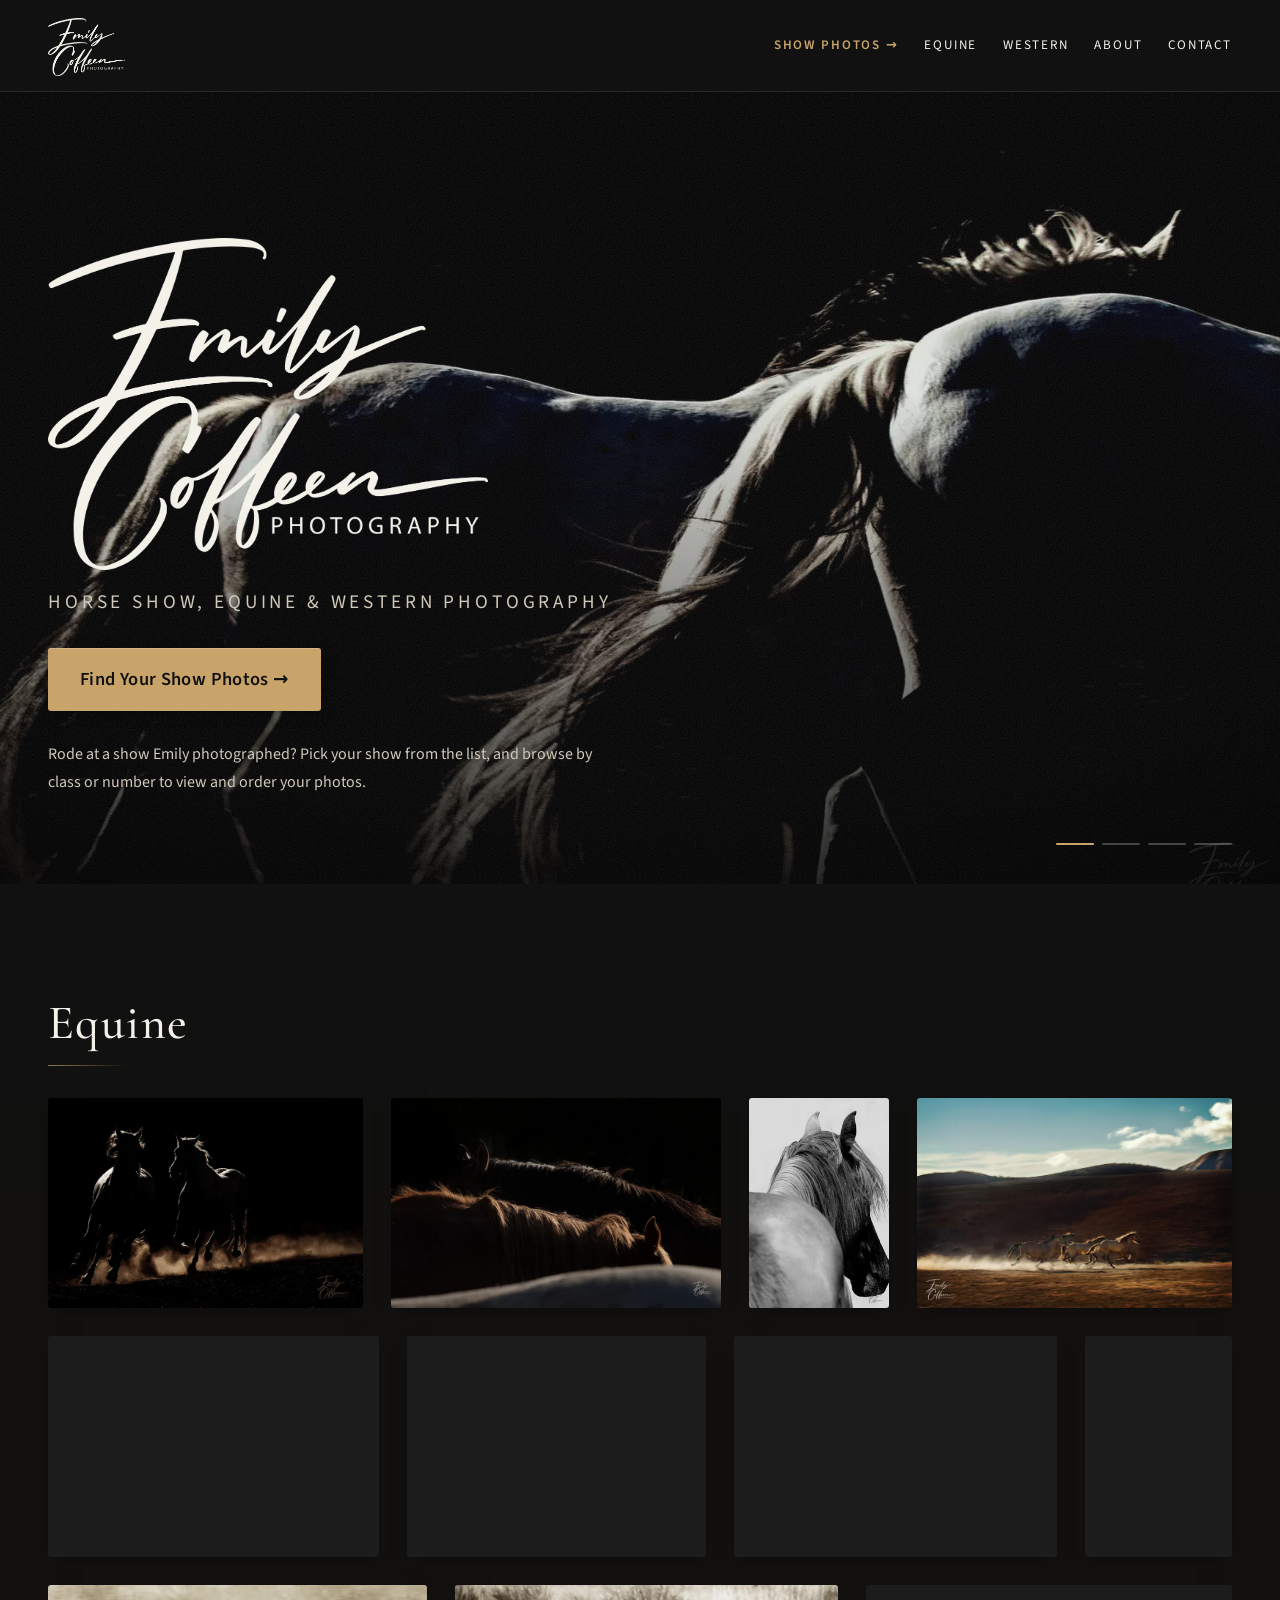
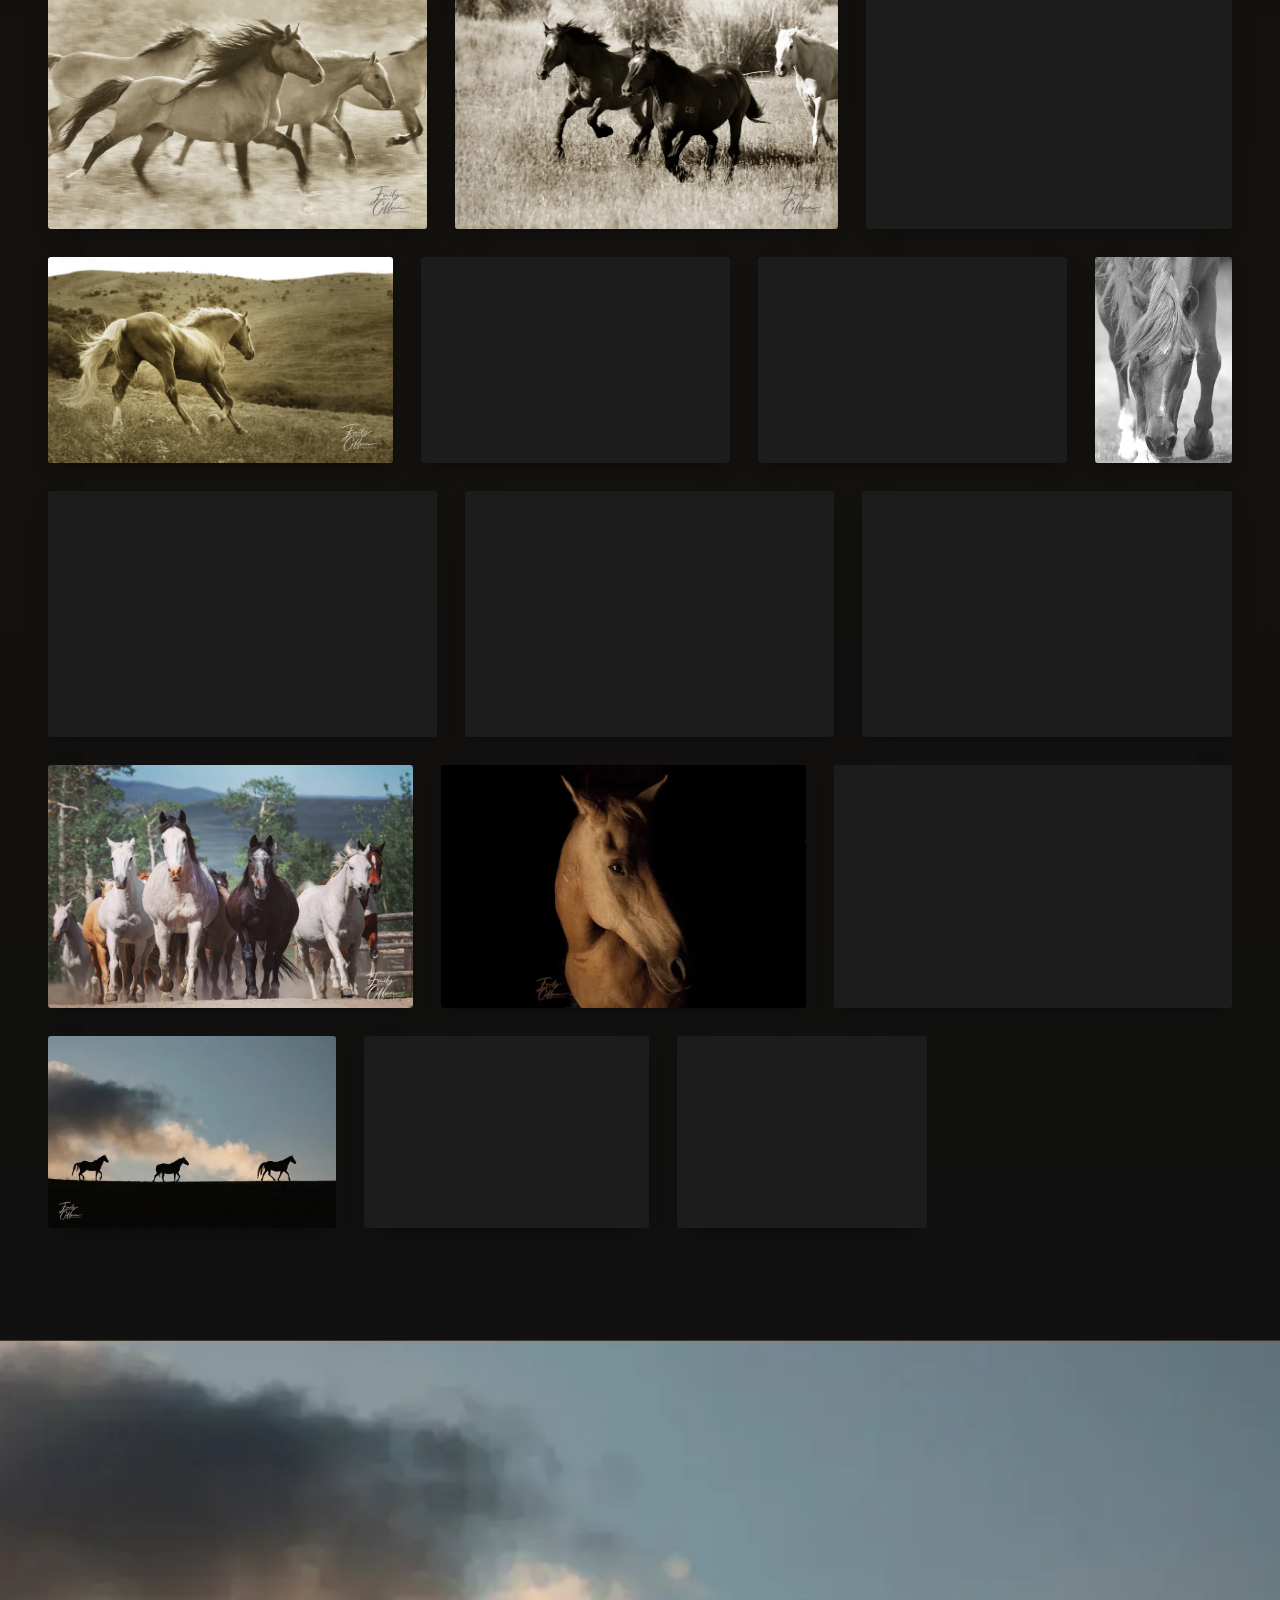
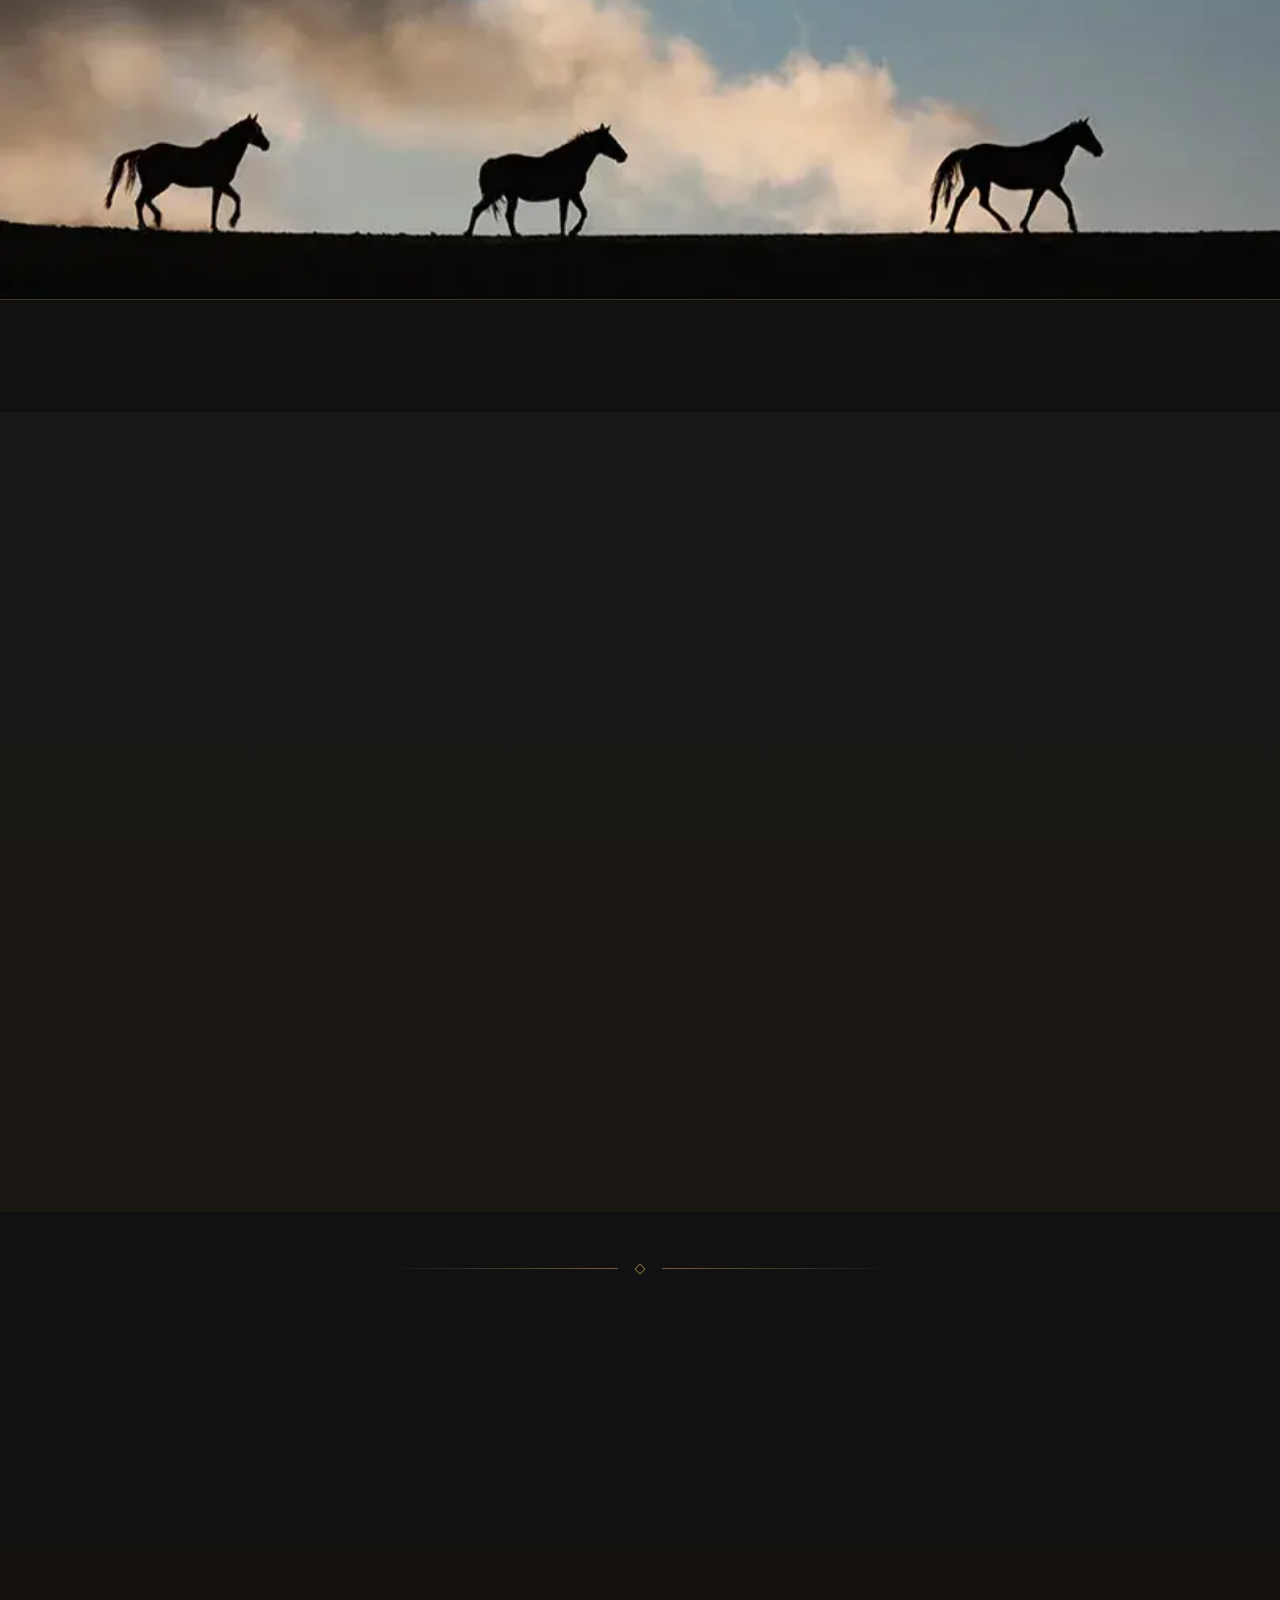
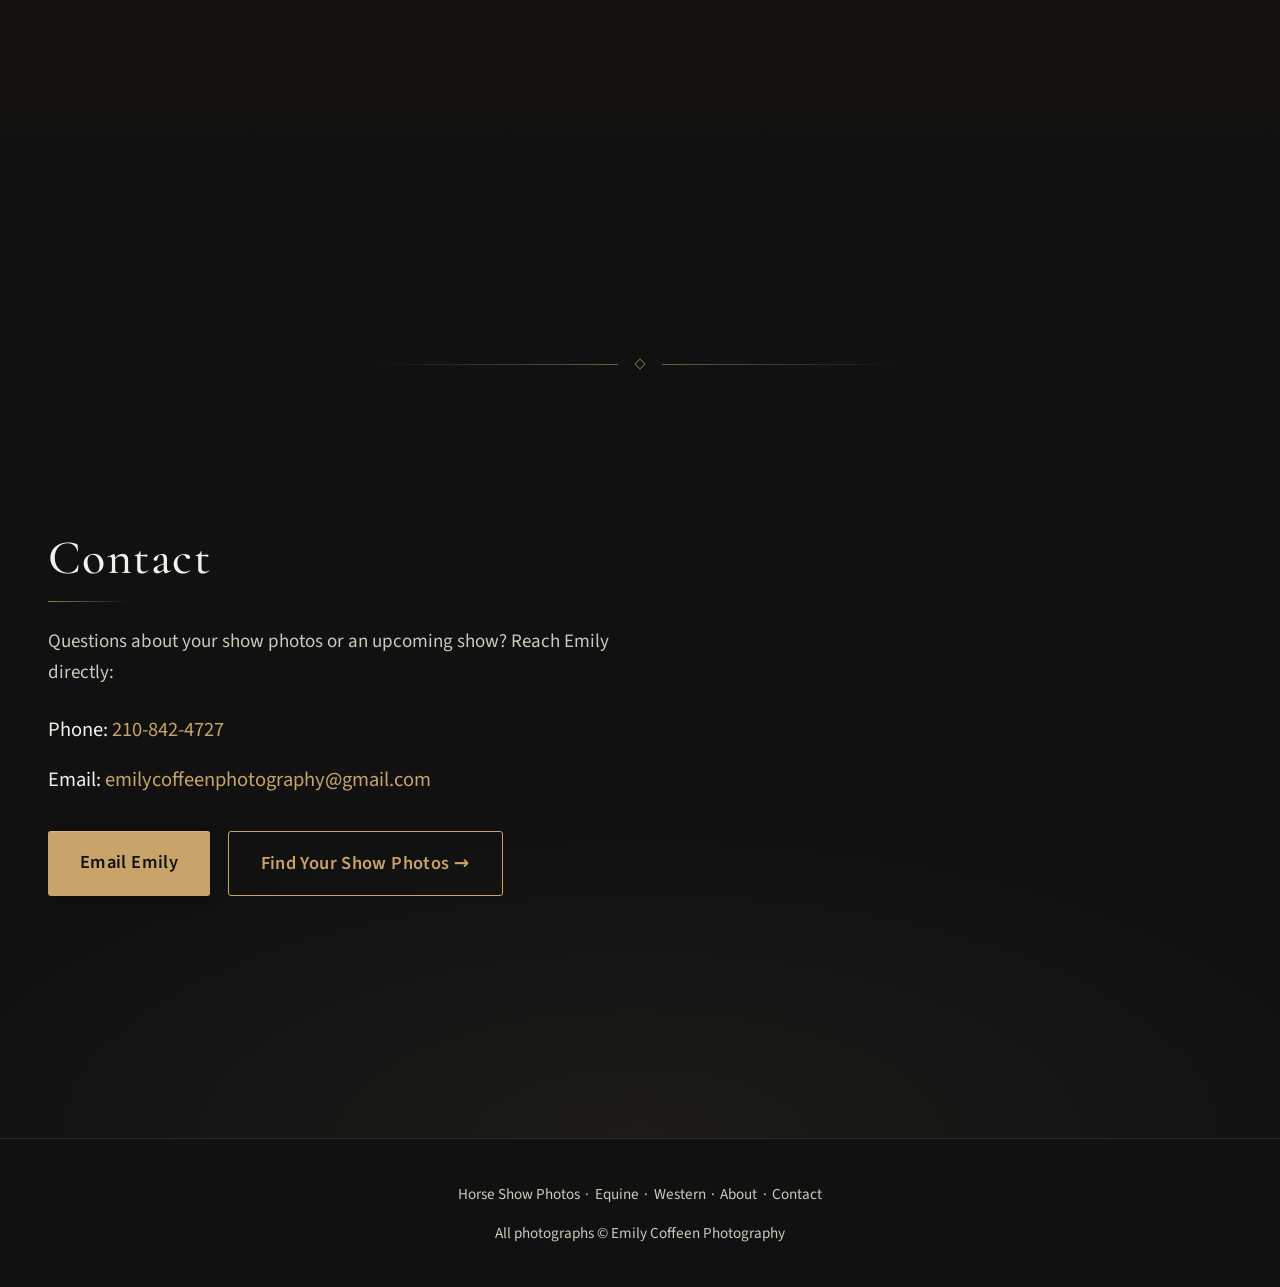
==== commit d58da369: "Shows page: center the heading and intro, compact intro + World Finals note so the search bar is abo" ====
--- a/index.html
+++ b/index.html
@@ -9,7 +9,7 @@
 <meta name="twitter:card" content="summary_large_image"><meta name="twitter:title" content="Emily Coffeen Photography | Horse Show &amp; Equine Photographer"><meta name="twitter:description" content="Emily Coffeen is a horse show and equine photographer. Find your show, view proofs and order your photos online, and explore her equine and western fine art."><meta name="twitter:image" content="https://ecoffeenphotography.com/og-image.jpg?v=2"><meta name="twitter:image:alt" content="Two horses backlit against a dark background, photographed by Emily Coffeen">
 <link rel="icon" href="/favicon.ico?v=2" sizes="16x16 32x32 48x48"><link rel="icon" href="/img/icon-96.png?v=55f27ac52d" type="image/png" sizes="96x96"><link rel="icon" href="/img/icon-192.png?v=8a044fceef" type="image/png" sizes="192x192"><link rel="apple-touch-icon" sizes="180x180" href="/img/apple-touch-icon.png?v=54884f50e7"><meta name="theme-color" content="#111111"><meta name="color-scheme" content="dark"><meta name="apple-mobile-web-app-status-bar-style" content="black"><link rel="manifest" href="/site.webmanifest">
 <link rel="preload" href="/fonts/cormorant-latin.woff2?v=c47ff12887" as="font" type="font/woff2" crossorigin><link rel="preload" href="/fonts/sourcesans3-latin.woff2?v=9ef356ea55" as="font" type="font/woff2" crossorigin>
-<style id="css">@font-face{font-family:'Cormorant Garamond';font-style:normal;font-weight:500;font-display:swap;src:url(/fonts/cormorant-cyrillic-ext.woff2?v=ab67422bcb) format('woff2');unicode-range:U+0460-052F,U+1C80-1C8A,U+20B4,U+2DE0-2DFF,U+A640-A69F,U+FE2E-FE2F}@font-face{font-family:'Cormorant Garamond';font-style:normal;font-weight:500;font-display:swap;src:url(/fonts/cormorant-cyrillic.woff2?v=e1df04190d) format('woff2');unicode-range:U+0301,U+0400-045F,U+0490-0491,U+04B0-04B1,U+2116}@font-face{font-family:'Cormorant Garamond';font-style:normal;font-weight:500;font-display:swap;src:url(/fonts/cormorant-vietnamese.woff2?v=4694f51e41) format('woff2');unicode-range:U+0102-0103,U+0110-0111,U+0128-0129,U+0168-0169,U+01A0-01A1,U+01AF-01B0,U+0300-0301,U+0303-0304,U+0308-0309,U+0323,U+0329,U+1EA0-1EF9,U+20AB}@font-face{font-family:'Cormorant Garamond';font-style:normal;font-weight:500;font-display:swap;src:url(/fonts/cormorant-latin-ext.woff2?v=acc46a2a77) format('woff2');unicode-range:U+0100-02BA,U+02BD-02C5,U+02C7-02CC,U+02CE-02D7,U+02DD-02FF,U+0304,U+0308,U+0329,U+1D00-1DBF,U+1E00-1E9F,U+1EF2-1EFF,U+2020,U+20A0-20AB,U+20AD-20C4,U+2113,U+2C60-2C7F,U+A720-A7FF}@font-face{font-family:'Cormorant Garamond';font-style:normal;font-weight:500;font-display:swap;src:url(/fonts/cormorant-latin.woff2?v=c47ff12887) format('woff2');unicode-range:U+0000-00FF,U+0131,U+0152-0153,U+02BB-02BC,U+02C6,U+02DA,U+02DC,U+0304,U+0308,U+0329,U+2000-206F,U+20AC,U+2122,U+2191,U+2193,U+2212,U+2215,U+FEFF,U+FFFD}@font-face{font-family:'Cormorant Garamond';font-style:normal;font-weight:600;font-display:swap;src:url(/fonts/cormorant-cyrillic-ext.woff2?v=ab67422bcb) format('woff2');unicode-range:U+0460-052F,U+1C80-1C8A,U+20B4,U+2DE0-2DFF,U+A640-A69F,U+FE2E-FE2F}@font-face{font-family:'Cormorant Garamond';font-style:normal;font-weight:600;font-display:swap;src:url(/fonts/cormorant-cyrillic.woff2?v=e1df04190d) format('woff2');unicode-range:U+0301,U+0400-045F,U+0490-0491,U+04B0-04B1,U+2116}@font-face{font-family:'Cormorant Garamond';font-style:normal;font-weight:600;font-display:swap;src:url(/fonts/cormorant-vietnamese.woff2?v=4694f51e41) format('woff2');unicode-range:U+0102-0103,U+0110-0111,U+0128-0129,U+0168-0169,U+01A0-01A1,U+01AF-01B0,U+0300-0301,U+0303-0304,U+0308-0309,U+0323,U+0329,U+1EA0-1EF9,U+20AB}@font-face{font-family:'Cormorant Garamond';font-style:normal;font-weight:600;font-display:swap;src:url(/fonts/cormorant-latin-ext.woff2?v=acc46a2a77) format('woff2');unicode-range:U+0100-02BA,U+02BD-02C5,U+02C7-02CC,U+02CE-02D7,U+02DD-02FF,U+0304,U+0308,U+0329,U+1D00-1DBF,U+1E00-1E9F,U+1EF2-1EFF,U+2020,U+20A0-20AB,U+20AD-20C4,U+2113,U+2C60-2C7F,U+A720-A7FF}@font-face{font-family:'Cormorant Garamond';font-style:normal;font-weight:600;font-display:swap;src:url(/fonts/cormorant-latin.woff2?v=c47ff12887) format('woff2');unicode-range:U+0000-00FF,U+0131,U+0152-0153,U+02BB-02BC,U+02C6,U+02DA,U+02DC,U+0304,U+0308,U+0329,U+2000-206F,U+20AC,U+2122,U+2191,U+2193,U+2212,U+2215,U+FEFF,U+FFFD}@font-face{font-family:'Source Sans 3';font-style:normal;font-weight:400;font-display:swap;src:url(/fonts/sourcesans3-cyrillic-ext.woff2?v=8bc6726378) format('woff2');unicode-range:U+0460-052F,U+1C80-1C8A,U+20B4,U+2DE0-2DFF,U+A640-A69F,U+FE2E-FE2F}@font-face{font-family:'Source Sans 3';font-style:normal;font-weight:400;font-display:swap;src:url(/fonts/sourcesans3-cyrillic.woff2?v=d4a5d30218) format('woff2');unicode-range:U+0301,U+0400-045F,U+0490-0491,U+04B0-04B1,U+2116}@font-face{font-family:'Source Sans 3';font-style:normal;font-weight:400;font-display:swap;src:url(/fonts/sourcesans3-greek-ext.woff2?v=1a0a8e88d2) format('woff2');unicode-range:U+1F00-1FFF}@font-face{font-family:'Source Sans 3';font-style:normal;font-weight:400;font-display:swap;src:url(/fonts/sourcesans3-greek.woff2?v=50516cedb6) format('woff2');unicode-range:U+0370-0377,U+037A-037F,U+0384-038A,U+038C,U+038E-03A1,U+03A3-03FF}@font-face{font-family:'Source Sans 3';font-style:normal;font-weight:400;font-display:swap;src:url(/fonts/sourcesans3-vietnamese.woff2?v=f6a7c367a8) format('woff2');unicode-range:U+0102-0103,U+0110-0111,U+0128-0129,U+0168-0169,U+01A0-01A1,U+01AF-01B0,U+0300-0301,U+0303-0304,U+0308-0309,U+0323,U+0329,U+1EA0-1EF9,U+20AB}@font-face{font-family:'Source Sans 3';font-style:normal;font-weight:400;font-display:swap;src:url(/fonts/sourcesans3-latin-ext.woff2?v=c6ba61588d) format('woff2');unicode-range:U+0100-02BA,U+02BD-02C5,U+02C7-02CC,U+02CE-02D7,U+02DD-02FF,U+0304,U+0308,U+0329,U+1D00-1DBF,U+1E00-1E9F,U+1EF2-1EFF,U+2020,U+20A0-20AB,U+20AD-20C4,U+2113,U+2C60-2C7F,U+A720-A7FF}@font-face{font-family:'Source Sans 3';font-style:normal;font-weight:400;font-display:swap;src:url(/fonts/sourcesans3-latin.woff2?v=9ef356ea55) format('woff2');unicode-range:U+0000-00FF,U+0131,U+0152-0153,U+02BB-02BC,U+02C6,U+02DA,U+02DC,U+0304,U+0308,U+0329,U+2000-206F,U+20AC,U+2122,U+2191,U+2193,U+2212,U+2215,U+FEFF,U+FFFD}@font-face{font-family:'Source Sans 3';font-style:normal;font-weight:600;font-display:swap;src:url(/fonts/sourcesans3-cyrillic-ext.woff2?v=8bc6726378) format('woff2');unicode-range:U+0460-052F,U+1C80-1C8A,U+20B4,U+2DE0-2DFF,U+A640-A69F,U+FE2E-FE2F}@font-face{font-family:'Source Sans 3';font-style:normal;font-weight:600;font-display:swap;src:url(/fonts/sourcesans3-cyrillic.woff2?v=d4a5d30218) format('woff2');unicode-range:U+0301,U+0400-045F,U+0490-0491,U+04B0-04B1,U+2116}@font-face{font-family:'Source Sans 3';font-style:normal;font-weight:600;font-display:swap;src:url(/fonts/sourcesans3-greek-ext.woff2?v=1a0a8e88d2) format('woff2');unicode-range:U+1F00-1FFF}@font-face{font-family:'Source Sans 3';font-style:normal;font-weight:600;font-display:swap;src:url(/fonts/sourcesans3-greek.woff2?v=50516cedb6) format('woff2');unicode-range:U+0370-0377,U+037A-037F,U+0384-038A,U+038C,U+038E-03A1,U+03A3-03FF}@font-face{font-family:'Source Sans 3';font-style:normal;font-weight:600;font-display:swap;src:url(/fonts/sourcesans3-vietnamese.woff2?v=f6a7c367a8) format('woff2');unicode-range:U+0102-0103,U+0110-0111,U+0128-0129,U+0168-0169,U+01A0-01A1,U+01AF-01B0,U+0300-0301,U+0303-0304,U+0308-0309,U+0323,U+0329,U+1EA0-1EF9,U+20AB}@font-face{font-family:'Source Sans 3';font-style:normal;font-weight:600;font-display:swap;src:url(/fonts/sourcesans3-latin-ext.woff2?v=c6ba61588d) format('woff2');unicode-range:U+0100-02BA,U+02BD-02C5,U+02C7-02CC,U+02CE-02D7,U+02DD-02FF,U+0304,U+0308,U+0329,U+1D00-1DBF,U+1E00-1E9F,U+1EF2-1EFF,U+2020,U+20A0-20AB,U+20AD-20C4,U+2113,U+2C60-2C7F,U+A720-A7FF}@font-face{font-family:'Source Sans 3';font-style:normal;font-weight:600;font-display:swap;src:url(/fonts/sourcesans3-latin.woff2?v=9ef356ea55) format('woff2');unicode-range:U+0000-00FF,U+0131,U+0152-0153,U+02BB-02BC,U+02C6,U+02DA,U+02DC,U+0304,U+0308,U+0329,U+2000-206F,U+20AC,U+2122,U+2191,U+2193,U+2212,U+2215,U+FEFF,U+FFFD}:root{--bg:#111;--bg2:#181818;--fg:#f4f1ea;--mut:#cfc8bb;--acc:#c9a46a;--line:#2a2a2a;--hh:84px;--pad:clamp(1.25rem,4vw,3rem);--sec-y:clamp(4rem,9vw,7rem);--orn-y:calc((var(--sec-y) - 8px) / 2)}*{box-sizing:border-box}html.sm{scroll-behavior:smooth}@media(prefers-reduced-motion:reduce){html.sm{scroll-behavior:auto}}body{margin:0;background:var(--bg);color:var(--fg);font:400 19px/1.7 "Source Sans 3",system-ui,sans-serif;-webkit-font-smoothing:antialiased;overflow-x:hidden}img{max-width:100%}h1,h2,h3{font-family:"Cormorant Garamond",Georgia,serif;font-weight:600;line-height:1.15;margin:0 0 .5em}h2{font-size:clamp(2.1rem,4vw,3rem);letter-spacing:.01em}h2::after{content:"";display:block;width:56px;height:1px;background:var(--acc);margin-top:.9rem;opacity:.8}a{color:var(--acc);text-underline-offset:.18em}:focus-visible{outline:2px solid var(--acc);outline-offset:3px;border-radius:2px}.skip{position:absolute;left:-999px;top:0;background:var(--acc);color:#111;padding:.6rem 1rem;z-index:100;font-weight:600}.skip:focus{left:1rem;top:1rem}header{position:sticky;top:0;z-index:10;background:rgba(17,17,17,.94);-webkit-backdrop-filter:blur(8px);backdrop-filter:blur(8px);display:flex;flex-wrap:wrap;align-items:center;justify-content:space-between;gap:.4rem 1rem;padding:.9rem var(--pad);border-bottom:1px solid var(--line);transition:padding .3s ease}.brand{display:block;line-height:0;padding-top:4px}.brand img{display:block;height:58px;width:auto;transition:height .3s ease}header.shrink{padding-top:.45rem;padding-bottom:.45rem}header.shrink .brand img{height:44px}nav{display:flex;flex-wrap:wrap;align-items:center}nav a{white-space:nowrap;color:var(--fg);text-decoration:none;font-size:.82rem;letter-spacing:.14em;text-transform:uppercase;margin-left:1.6rem;padding:.35rem 0;border-bottom:1px solid transparent;transition:color .2s,border-color .2s}nav a:hover,nav a[aria-current]{color:var(--acc);border-bottom-color:rgba(201,164,106,.5)}nav .cta{color:var(--acc);font-weight:600}.hero{min-height:88vh;display:flex;align-items:flex-end;padding:0 var(--pad);background:#111 url(/img/equine-1.jpg?v=ce683e567d) center/cover;background-image:linear-gradient(to top,rgba(0,0,0,.88),rgba(0,0,0,.1) 62%),image-set(url(/img/equine-1-2000.webp?v=9d27d21d77) type("image/webp"),url(/img/equine-1.jpg?v=ce683e567d) type("image/jpeg"))}.hero .in{padding:3rem 0 4.5rem;max-width:900px}.hero h1{margin:0 0 1rem}.hlogo{width:min(440px,72vw);height:auto;display:block}.hero p.tag{font-size:1.2rem;letter-spacing:.2em;text-transform:uppercase;color:var(--mut);margin:0 0 1.8rem}.btn{display:inline-block;background:var(--acc);color:#111;font-weight:600;font-size:1.15rem;padding:1rem 2rem;border-radius:4px;text-decoration:none;transition:background .2s,transform .2s,box-shadow .2s}.btn:hover{background:#e0bd82;transform:translateY(-1px);box-shadow:0 6px 20px rgba(0,0,0,.35)}.btn.ghost{background:transparent;color:var(--acc);border:1px solid var(--acc)}.btn.ghost:hover{background:rgba(201,164,106,.12)}.hint{font-size:1rem;color:var(--mut);margin-top:1.2rem;max-width:34rem}section,#organizers{scroll-margin-top:var(--hh)}section{padding:var(--sec-y) var(--pad)}.wrap{max-width:1200px;margin:0 auto}.lead{color:var(--mut);max-width:42rem;margin:-.4rem 0 2rem}.grid{display:grid;grid-template-columns:repeat(auto-fill,minmax(300px,1fr));gap:clamp(14px,2vw,24px);margin-top:2rem}.g{display:block;overflow:hidden;border-radius:3px;background:#1c1c1c;position:relative}.g img{width:100%;height:auto;aspect-ratio:3/2;object-fit:cover;display:block;transition:transform .7s cubic-bezier(.2,.7,.2,1),filter .4s}.g::after{content:"";position:absolute;inset:0;box-shadow:inset 0 0 0 1px rgba(201,164,106,0);transition:box-shadow .4s}.g:focus-visible img{transform:scale(1.035);filter:brightness(1.06)}.g:focus-visible::after{box-shadow:inset 0 0 0 1px rgba(201,164,106,.55)}.about{display:grid;grid-template-columns:1fr 1.4fr;gap:clamp(2rem,5vw,4.5rem);align-items:center}.about img{width:100%;height:auto;border-radius:4px;display:block}.ph{border:1px dashed #666;padding:1rem 1.2rem;color:var(--mut);border-radius:4px}.tagph{font-size:.8rem;text-transform:uppercase;letter-spacing:.1em;color:#e8a24a}.alt{background:var(--bg2)}.cols{display:grid;grid-template-columns:1fr 1fr;gap:clamp(2rem,5vw,4.5rem)}.small{font-size:1rem}blockquote{margin:0 0 1rem;font-style:italic}.contact-lines{font-size:1.25rem;margin:1.5rem 0 2rem;list-style:none;padding:0}.contact-lines a{word-break:break-word}.actions{display:flex;flex-wrap:wrap;gap:1rem}footer{padding:2.5rem var(--pad);text-align:center;color:var(--mut);font-size:.95rem;border-top:1px solid var(--line)}#lb{position:fixed;inset:0;background:rgba(0,0,0,.95);display:none;align-items:center;justify-content:center;z-index:50;touch-action:pan-y}#lb.on{display:flex;animation:fd .25s ease}#lb img{max-width:92vw;max-height:86vh;object-fit:contain;box-shadow:0 10px 40px rgba(0,0,0,.6)}#lb button{position:absolute;background:rgba(17,17,17,.5);border:0;border-radius:50%;width:3.2rem;height:3.2rem;color:#fff;font-size:2.2rem;line-height:1;cursor:pointer;display:flex;align-items:center;justify-content:center}#lb button:focus-visible,#lb button:hover{color:var(--acc)}#x{top:1rem;right:1rem}#p{left:1rem;top:50%;transform:translateY(-50%)}#n{right:1rem;top:50%;transform:translateY(-50%)}#lbc{position:absolute;bottom:1rem;left:0;right:0;text-align:center;color:var(--mut);font-size:.9rem}@keyframes fd{from{opacity:0}to{opacity:1}}.js .rv{opacity:0;transform:translateY(18px);transition:opacity .8s ease,transform .8s ease}.js .rv.in{opacity:1;transform:none}@media(prefers-reduced-motion:reduce){.js .rv{opacity:1;transform:none;transition:none}.g img,.btn,header,.brand img{transition:none}#lb.on{animation:none}}.cards{display:grid;grid-template-columns:repeat(auto-fill,minmax(290px,1fr));gap:clamp(14px,2vw,24px);margin-top:2rem}.card{display:block;background:#1a1a1a;border:1px solid var(--line);border-radius:6px;overflow:hidden;color:var(--fg);text-decoration:none;transition:border-color .25s,transform .25s}.card:focus-visible{border-color:var(--acc);transform:translateY(-2px)}.card img{width:100%;height:auto;aspect-ratio:3/2;object-fit:cover;display:block;background:#222}.card div{padding:.9rem 1.1rem 1.1rem}.card h3{font-size:1.45rem;margin:0}.card span{font-size:.9rem;color:var(--acc)}.back{display:inline-block;margin-bottom:1.2rem;font-size:1.05rem}@media(max-width:760px){:root{--pad:1.25rem}header{flex-direction:column;justify-content:center;padding:.8rem .5rem .3rem;gap:.15rem}.brand{align-self:flex-start;margin-left:.75rem}.brand img{height:50px}header.shrink .brand img{height:38px}header.shrink{padding:.4rem .5rem .1rem}nav{justify-content:center;flex-wrap:nowrap;width:100%}nav a{margin:0 .45rem;font-size:.66rem;letter-spacing:.08em;padding:.45rem 0}.about,.cols{grid-template-columns:1fr}.grid{grid-template-columns:1fr;gap:16px}.hero{min-height:78vh}.cards{grid-template-columns:1fr;gap:16px}.btn{font-size:1.05rem;padding:.9rem 1.5rem}#lb button{width:2.6rem;height:2.6rem;font-size:1.8rem}#p{left:.3rem}#n{right:.3rem}}@media(min-width:480px) and (max-width:760px){.grid,.cards{grid-template-columns:1fr 1fr;gap:14px}.card h3{font-size:1.15rem}.card div{padding:.6rem .7rem .8rem}}@media(max-width:360px){nav a{margin:0 .3rem;font-size:.6rem;letter-spacing:.05em}}h3{font-size:1.7rem}ul.ph{padding-left:2.2rem}ul.ph li.tagph{margin-left:-1rem}.grid.two{grid-template-columns:repeat(2,1fr)}@media(max-width:479px){.grid.two{grid-template-columns:1fr}.hero p.tag{font-size:.95rem;letter-spacing:.14em}}#contact{min-height:calc(100vh - var(--hh) - 90px)}body{animation:pgin .8s ease-out both}@keyframes pgin{from{opacity:0}to{opacity:1}}.hero{background-position:center calc(50% + var(--py,0px))}.card{transition:border-color .25s,transform .3s ease,box-shadow .3s ease}.card:focus-visible{transform:translateY(-6px);box-shadow:0 14px 30px rgba(0,0,0,.55)}@media(prefers-reduced-motion:reduce){body{animation:none}.hero{background-position:center}.card:hover,.card:focus-visible{transform:none}}.nowrap{white-space:nowrap}.hero{position:relative;overflow:hidden;isolation:isolate}.hero .in{position:relative;z-index:2}.hs{position:absolute;inset:0;z-index:0;transform:translate3d(0,var(--py,0px),0)}.hs::after{content:"";position:absolute;inset:0;z-index:3;background:linear-gradient(to top,rgba(0,0,0,.88),rgba(0,0,0,.1) 62%)}.hs i{position:absolute;inset:0;background:center/cover no-repeat;opacity:0;transition:opacity 1.5s ease}.hs i.on{opacity:1;animation:kb 7.5s linear both}.hs i.out{opacity:0;animation:kb 7.5s linear both}@keyframes kb{from{transform:scale(1)}to{transform:scale(1.07)}}.grid,.grid.two{display:flex;flex-wrap:wrap;gap:clamp(16px,2.2vw,28px)}.grid::after{content:"";flex:999 1 0}.grid .g{flex:var(--ar,1.5) 1 calc(var(--ar,1.5) * clamp(170px,15vw,250px));min-width:0}.grid.two .g{flex-basis:calc(var(--ar,1.5) * clamp(220px,22vw,330px))}.g img{aspect-ratio:auto;height:100%;object-fit:cover}h2::after{width:80px;background:linear-gradient(90deg,var(--acc),rgba(201,164,106,0));opacity:.7}h2{font-weight:500;letter-spacing:.03em}.orn{display:flex;align-items:center;justify-content:center;gap:1.15rem;max-width:1200px;margin:0 auto;padding:var(--orn-y) var(--pad);color:var(--acc);opacity:.58}.orn::before,.orn::after{content:"";flex:1;max-width:240px;height:1px;background:linear-gradient(90deg,transparent,rgba(201,164,106,.9))}.orn::after{transform:scaleX(-1)}.orn span{transform:rotate(45deg);display:block;width:8px;height:8px;border:1px solid currentColor;flex-shrink:0;box-sizing:border-box}.strip{position:relative;overflow:hidden;height:clamp(220px,46vw,560px);background:#111;border-top:1px solid rgba(201,164,106,.25);border-bottom:1px solid rgba(201,164,106,.25);box-shadow:inset 0 30px 40px -20px #111,inset 0 -30px 40px -20px #181818}.strip::before{content:"";position:absolute;inset:-18% 0;z-index:-1;background:url(/img/equine-23-2000.webp?v=10ad2c30af) center/cover;transform:translate3d(0,var(--sy,0px),0)}.strip{isolation:isolate}#lb img{transition:opacity .3s ease,transform .3s ease}#lb.on img{animation:zi .4s cubic-bezier(.2,.7,.2,1)}#lb img.sw{opacity:0;transform:translateX(var(--dx,0))}@keyframes zi{from{opacity:0;transform:scale(.94)}to{opacity:1;transform:none}}#lb{touch-action:none}@media(max-width:760px){.grid .g,.grid.two .g{flex:1 1 100%}.grid{gap:22px}.strip{height:clamp(200px,58vw,320px)}}@media(prefers-reduced-motion:reduce){.hs i{transition:none;animation:none!important}.strip::before{transform:none}.hs{transform:none}#lb.on img{animation:none}#lb img{transition:none}}.hero{background-position:center!important;min-height:88svh}.hs,.strip::before{will-change:transform;backface-visibility:hidden}@media(max-width:760px){.hero{min-height:78svh}}.js .g img{opacity:0;filter:blur(14px);transform:scale(1.04);transition:opacity .9s ease,filter 1.1s ease,transform .7s cubic-bezier(.2,.7,.2,1)}.js .g.ld img{opacity:1;filter:none;transform:none}.js .g.ld:focus-visible img{transform:scale(1.035);filter:brightness(1.06)}.hero p.quote{font-family:"Cormorant Garamond",Georgia,serif;font-style:italic;font-size:clamp(1.15rem,2.2vw,1.5rem);line-height:1.4;color:var(--fg);opacity:.88;max-width:30rem;margin:-1rem 0 1.8rem;padding-left:1rem;border-left:1px solid rgba(201,164,106,.6)}.js .hero .in>*{animation:hin 1.1s cubic-bezier(.2,.7,.2,1) both}.js .hero .in>:nth-child(2){animation-delay:.15s}.js .hero .in>:nth-child(3){animation-delay:.3s}.js .hero .in>:nth-child(4){animation-delay:.45s}.js .hero .in>:nth-child(5){animation-delay:.6s}@keyframes hin{from{opacity:0;transform:translateY(14px)}to{opacity:1;transform:none}}nav a.act{color:var(--acc);border-bottom-color:rgba(201,164,106,.5)}.totop{position:fixed;right:clamp(14px,3vw,28px);bottom:clamp(14px,3vw,28px);z-index:20;width:46px;height:46px;border-radius:50%;display:flex;align-items:center;justify-content:center;color:var(--acc);background:rgba(17,17,17,.82);border:1px solid rgba(201,164,106,.45);-webkit-backdrop-filter:blur(6px);backdrop-filter:blur(6px);opacity:0;visibility:hidden;transform:translateY(10px);transition:opacity .35s,transform .35s,visibility .35s,background .2s}.totop.on{opacity:1;visibility:visible;transform:none}.totop:hover{background:rgba(201,164,106,.16)}:focus-visible{outline:2px solid var(--acc);outline-offset:4px;border-radius:3px;box-shadow:0 0 0 6px rgba(201,164,106,.18)}.g:focus-visible,.card:focus-visible{outline-offset:3px}.vh{position:absolute;width:1px;height:1px;overflow:hidden;clip:rect(0 0 0 0);white-space:nowrap}.filter{display:flex;flex-wrap:wrap;align-items:center;gap:.6rem 1rem;margin:1.5rem 0 .5rem}.filter input{flex:1 1 260px;max-width:440px;min-width:0;font:inherit;font-size:1rem;color:var(--fg);background:#1a1a1a;border:1px solid var(--line);border-radius:4px;padding:.75rem 1rem;transition:border-color .2s}.filter input:focus{border-color:var(--acc);outline:none;box-shadow:0 0 0 4px rgba(201,164,106,.18)}.filter input::placeholder{color:#8d877c}#qc{font-size:.9rem;color:var(--mut)}.none{grid-column:1/-1;color:var(--mut)}.card img{transition:transform .7s cubic-bezier(.2,.7,.2,1),filter .4s}.card{position:relative}.card:focus-visible img{transform:scale(1.04);filter:brightness(1.06)}.card:first-of-type::before{content:"Newest";position:absolute;top:.75rem;left:.75rem;z-index:2;background:var(--acc);color:#111;font-size:.7rem;font-weight:600;letter-spacing:.14em;text-transform:uppercase;padding:.25rem .6rem;border-radius:2px}.cards.f .card:first-of-type::before{display:none}.card picture{display:block;overflow:hidden}.nf{position:relative;isolation:isolate;overflow:hidden;min-height:72svh;display:flex;align-items:center;text-align:center;background:#111}.nf::before{content:"";position:absolute;inset:0;z-index:-2;background:#111 url(/img/equine-14.jpg?v=6fd43fc59f) center/cover;background-image:image-set(url(/img/equine-14-2000.webp?v=0b5afe5485) type("image/webp"),url(/img/equine-14.jpg?v=6fd43fc59f) type("image/jpeg"));opacity:.42}.nf::after{content:"";position:absolute;inset:0;z-index:-1;background:radial-gradient(ellipse at 50% 40%,rgba(17,17,17,.55),rgba(17,17,17,.92) 75%),linear-gradient(to bottom,rgba(17,17,17,.6),transparent 30%,transparent 70%,#111)}.nf .wrap{max-width:640px}.nf-k{font-family:"Cormorant Garamond",Georgia,serif;font-size:clamp(5rem,16vw,9rem);line-height:1;color:var(--acc);opacity:.35;margin:0 0 .6rem}.nf h1{font-size:clamp(2rem,5vw,3rem);font-weight:500}.nf .orn{margin:1.2rem auto 1.5rem}.nf-t{color:var(--mut)}@media(prefers-reduced-motion:reduce){.js .g img{transition:none;filter:none;transform:none;opacity:1}.js .hero .in>*{animation:none}.totop{transition:none}.card:hover img{transform:none}}[hidden]{display:none!important}::selection{background:rgba(201,164,106,.85);color:#111}html{scrollbar-color:#4a4134 #0d0d0d}::-webkit-scrollbar{width:11px}::-webkit-scrollbar-track{background:#0d0d0d}::-webkit-scrollbar-thumb{background:#3a342b;border-radius:6px;border:3px solid #0d0d0d}::-webkit-scrollbar-thumb:hover{background:#6b5a3e}#equine,#about{background:linear-gradient(180deg,#111 0%,#14110e 55%,#111 100%)}.alt{background:linear-gradient(180deg,#181818 0%,#1b1712 100%)}#contact{background:radial-gradient(ellipse 80% 60% at 50% 100%,rgba(201,164,106,.07),transparent 70%),#111}.sp{position:fixed;top:0;left:0;right:0;height:2px;z-index:40;pointer-events:none;background:linear-gradient(90deg,rgba(201,164,106,.4),#c9a46a 60%,#f0d39c);transform-origin:0 50%;transform:scaleX(var(--sp,0));box-shadow:0 0 8px rgba(201,164,106,.5)}header{transition:padding .45s cubic-bezier(.2,.7,.2,1),background-color .45s ease,box-shadow .45s ease,border-color .45s ease}.brand img{transition:height .45s cubic-bezier(.2,.7,.2,1)}header.shrink{background:rgba(13,13,13,.97);box-shadow:0 8px 24px -12px rgba(0,0,0,.7);border-bottom-color:rgba(201,164,106,.18)}.hero::after{content:"";position:absolute;inset:0;z-index:1;pointer-events:none;background:radial-gradient(ellipse 120% 90% at 50% 40%,transparent 55%,rgba(0,0,0,.55) 100%),url("data:image/svg+xml,%3Csvg xmlns='http://www.w3.org/2000/svg' width='160' height='160'%3E%3Cfilter id='n'%3E%3CfeTurbulence type='fractalNoise' baseFrequency='.9' numOctaves='2' stitchTiles='stitch'/%3E%3CfeColorMatrix values='0 0 0 0 .5 0 0 0 0 .5 0 0 0 0 .5 0 0 0 .55 0'/%3E%3C/filter%3E%3Crect width='100%25' height='100%25' filter='url(%23n)'/%3E%3C/svg%3E");opacity:.25}.hero::after{background-blend-mode:normal}.hsd{position:absolute;z-index:3;right:var(--pad);bottom:clamp(1.4rem,4vw,2.4rem);display:flex;gap:8px;pointer-events:none}.hsd b{display:block;width:clamp(22px,3vw,38px);height:2px;background:rgba(244,241,234,.25);overflow:hidden;border-radius:1px}.hsd b::after{content:"";display:block;height:100%;background:var(--acc);transform-origin:0 50%;transform:scaleX(0)}.hsd b.on::after{animation:hsp 6s linear forwards}@keyframes hsp{to{transform:scaleX(1)}}.btn{position:relative;overflow:hidden;isolation:isolate;letter-spacing:.02em;border-radius:3px;box-shadow:0 1px 0 rgba(255,255,255,.18) inset,0 4px 14px rgba(0,0,0,.25);transition:background .3s,transform .3s cubic-bezier(.2,.7,.2,1),box-shadow .3s,color .3s}.btn::after{content:"";position:absolute;z-index:-1;top:0;bottom:0;left:-60%;width:45%;background:linear-gradient(100deg,transparent,rgba(255,240,210,.55),transparent);transform:skewX(-20deg) translateX(0);transition:transform .8s cubic-bezier(.2,.7,.2,1);pointer-events:none}.btn:hover::after,.btn:focus-visible::after{transform:skewX(-20deg) translateX(420%)}.btn:hover{transform:translateY(-2px);box-shadow:0 1px 0 rgba(255,255,255,.2) inset,0 10px 26px rgba(0,0,0,.4),0 0 0 1px rgba(201,164,106,.35)}.btn.ghost{box-shadow:none}.btn.ghost::after{background:linear-gradient(100deg,transparent,rgba(201,164,106,.3),transparent)}.btn.ghost:hover{box-shadow:0 10px 26px rgba(0,0,0,.4),0 0 18px rgba(201,164,106,.18)}.g{box-shadow:0 6px 18px -8px rgba(0,0,0,.6);transition:box-shadow .5s ease}.g:focus-visible{box-shadow:0 18px 40px -14px rgba(0,0,0,.8),0 0 0 1px rgba(201,164,106,.2)}.g::after{background:linear-gradient(180deg,rgba(201,164,106,0) 60%,rgba(201,164,106,.08));opacity:0;transition:box-shadow .4s,opacity .5s}.g:focus-visible::after{opacity:1;box-shadow:inset 0 0 0 1px rgba(201,164,106,.6)}.card{background:linear-gradient(180deg,#1c1c1c,#171615);border-color:#262420}.card::after{content:"";position:absolute;left:0;right:0;top:0;height:1px;background:linear-gradient(90deg,transparent,rgba(201,164,106,.8),transparent);opacity:0;transition:opacity .4s}.card:focus-visible::after{opacity:1}.card:focus-visible{border-color:rgba(201,164,106,.6);box-shadow:0 18px 36px -12px rgba(0,0,0,.7),0 0 24px -8px rgba(201,164,106,.25)}.card h3{transition:color .3s}.card:focus-visible h3{color:#f0d39c}#lb{background:rgba(8,8,8,.8);-webkit-backdrop-filter:blur(16px) saturate(.8);backdrop-filter:blur(16px) saturate(.8)}#lb img{border-radius:2px;box-shadow:0 24px 70px rgba(0,0,0,.75),0 0 0 1px rgba(201,164,106,.12)}#lb button{background:rgba(17,17,17,.45);border:1px solid rgba(201,164,106,.25);-webkit-backdrop-filter:blur(6px);backdrop-filter:blur(6px);transition:color .2s,border-color .2s,background .2s}#lb button:hover,#lb button:focus-visible{border-color:rgba(201,164,106,.7);background:rgba(17,17,17,.7)}#lbc{letter-spacing:.2em;font-size:.8rem}.lead{margin-bottom:2.4rem}.contact-lines{line-height:1.55}#contact{display:flex;align-items:center;border-top:none!important;box-shadow:none;outline:none}#contact .contact-inner{width:100%}#contact .contact-lead{color:var(--mut);max-width:38rem;margin:0 0 .25rem;line-height:1.65}#contact .contact-lines{display:flex;flex-direction:column;gap:clamp(.85rem,2vw,1.15rem);margin:1.6rem 0 2.15rem;font-size:clamp(1.05rem,2.4vw,1.28rem)}#contact .contact-lines li{margin:0;padding:0}#contact .contact-lines a{color:var(--acc);text-decoration:none;border-bottom:1px solid transparent;padding-bottom:1px;transition:border-color .25s ease,color .25s ease;word-break:break-word}#contact .contact-lines a:hover,#contact .contact-lines a:focus-visible{border-bottom-color:rgba(201,164,106,.55);color:#e0bd82}#contact .actions{margin-top:.15rem;gap:1rem 1.1rem}@media(max-width:760px){#contact .contact-lines{font-size:clamp(1rem,4.2vw,1.15rem);gap:.95rem}#contact .contact-lines .nowrap{font-size:clamp(.78rem,3.6vw,1rem);display:inline-block;max-width:100%}#contact .actions{flex-direction:column;align-items:stretch}#contact .actions .btn{text-align:center}}@media(prefers-reduced-motion:reduce){.hsd{display:none}.btn::after{display:none}.btn,.g,.card::after,header,.brand img{transition:none}}.hero h1{position:relative;width:min(440px,72vw)}.hero h1::after{content:"";position:absolute;inset:0;pointer-events:none;-webkit-mask:url(/img/logo-light.png?v=84d350d85c) center/100% 100% no-repeat;mask:url(/img/logo-light.png?v=84d350d85c) center/100% 100% no-repeat;background:linear-gradient(105deg,transparent 35%,rgba(232,196,120,.0) 40%,rgba(240,205,130,.85) 50%,rgba(232,196,120,0) 60%,transparent 65%) no-repeat;background-size:250% 100%;background-position:150% 0;animation:lshim 7s ease-in-out 1.6s infinite}@keyframes lshim{0%{background-position:150% 0}45%,100%{background-position:-50% 0}}@media(prefers-reduced-motion:reduce){.hero h1::after{animation:none;display:none}}#instagram{background-color:#111;background-image:linear-gradient(180deg,#111 0%,#14110e 50%,#111 100%);border:none;border-bottom:none;box-shadow:none}#instagram[hidden]+.orn-after-ig{display:none!important}#instagram .ig-head{display:flex;flex-wrap:wrap;align-items:baseline;justify-content:space-between;gap:.6rem 1.5rem;margin-bottom:.35rem}#instagram .ig-head h2{margin-bottom:0}#instagram .ig-head h2::after{margin-top:.7rem}#instagram .ig-more{font-size:.9rem;letter-spacing:.08em;text-decoration:none;color:var(--mut);border-bottom:1px solid transparent;transition:color .2s,border-color .2s}#instagram .ig-more:hover,#instagram .ig-more:focus-visible{color:var(--acc);border-bottom-color:rgba(201,164,106,.45)}.orn-after-ig{padding-top:var(--orn-y);padding-bottom:var(--orn-y);border:none;box-shadow:none;background:#111}.ig-scroller{margin-top:1.6rem;margin-left:calc(var(--pad) * -1);margin-right:calc(var(--pad) * -1);padding-left:var(--pad);padding-right:var(--pad);overflow-x:auto;overflow-y:hidden;-webkit-overflow-scrolling:touch;scroll-snap-type:x mandatory;scrollbar-width:thin;scrollbar-color:#3a342b transparent;overscroll-behavior-x:contain}.ig-scroller::-webkit-scrollbar{height:8px}.ig-scroller::-webkit-scrollbar-thumb{background:#3a342b;border-radius:4px}.ig-row{display:flex;gap:clamp(10px,1.4vw,16px);width:max-content;padding:.2rem 0 .55rem}.ig-tile{position:relative;flex:0 0 auto;width:clamp(132px,16vw,168px);aspect-ratio:4/5;border-radius:3px;overflow:hidden;background:#1c1c1c;scroll-snap-align:start;text-decoration:none;color:inherit;box-shadow:0 6px 18px -8px rgba(0,0,0,.6);transition:transform .35s cubic-bezier(.2,.7,.2,1),box-shadow .4s ease}.ig-tile img{width:100%;height:100%;object-fit:cover;display:block;transition:transform .7s cubic-bezier(.2,.7,.2,1),filter .4s,opacity .8s ease;opacity:0}.ig-tile.ld img{opacity:1}.ig-tile::after{content:"";position:absolute;inset:0;box-shadow:inset 0 0 0 1px rgba(201,164,106,0);background:linear-gradient(180deg,rgba(201,164,106,0) 55%,rgba(201,164,106,.1));opacity:0;transition:box-shadow .35s,opacity .4s;pointer-events:none}.ig-tile:focus-visible{transform:translateY(-4px);box-shadow:0 16px 32px -12px rgba(0,0,0,.75),0 0 0 1px rgba(201,164,106,.25)}.ig-tile:focus-visible img{transform:scale(1.04);filter:brightness(1.06)}.ig-tile:focus-visible::after{opacity:1;box-shadow:inset 0 0 0 1px rgba(201,164,106,.6)}.js .ig-tile{opacity:0;transform:translateY(12px);transition:opacity .7s ease,transform .7s ease,box-shadow .4s ease}.js .ig-tile.in{opacity:1;transform:none}.js .ig-tile.in:focus-visible{transform:translateY(-4px)}@media(max-width:760px){.ig-tile{width:clamp(148px,42vw,200px)}.ig-scroller{scroll-padding-left:var(--pad)}}@media(prefers-reduced-motion:reduce){.ig-tile,.ig-tile img,.js .ig-tile{transition:none}.js .ig-tile{opacity:1;transform:none}.ig-tile:hover,.ig-tile:focus-visible,.js .ig-tile.in:hover,.js .ig-tile.in:focus-visible{transform:none}.ig-tile:hover img{transform:none}}section:has(+ .orn),section:has(+ .orn-after-ig),section:has(+ .strip),#equine:has(+ .strip),#western:has(+ .orn),#about:has(+ .orn),#instagram:has(+ .orn-after-ig){padding-bottom:0}.orn + section,.orn + #about,.orn + #instagram,.orn-after-ig + section,.orn-after-ig + #contact,.strip + section,.strip + #western{padding-top:0}#instagram[hidden] ~ #contact{padding-top:0}.strip{margin-block:var(--sec-y)}@media(max-width:760px){:root{--sec-y:clamp(3.25rem,12vw,5rem)}}:root{color-scheme:dark}@media(hover:hover){.g:hover{box-shadow:0 18px 40px -14px rgba(0,0,0,.8),0 0 0 1px rgba(201,164,106,.2)}.g:hover::after{opacity:1;box-shadow:inset 0 0 0 1px rgba(201,164,106,.6)}.card:hover{border-color:rgba(201,164,106,.6);box-shadow:0 18px 36px -12px rgba(0,0,0,.7),0 0 24px -8px rgba(201,164,106,.25)}.card:hover::after{opacity:1}.card:hover h3{color:#f0d39c}.ig-tile:hover{box-shadow:0 16px 32px -12px rgba(0,0,0,.75),0 0 0 1px rgba(201,164,106,.25)}.ig-tile:hover::after{opacity:1;box-shadow:inset 0 0 0 1px rgba(201,164,106,.6)}}@media(hover:hover) and (prefers-reduced-motion:no-preference){.js .g.ld:hover img,.g:hover img{transform:scale(1.035);filter:brightness(1.06)}.card:hover{transform:translateY(-6px)}.card:hover img{transform:scale(1.04);filter:brightness(1.06)}.ig-tile:hover,.js .ig-tile.in:hover{transform:translateY(-4px)}.ig-tile:hover img{transform:scale(1.04);filter:brightness(1.06)}}@media(hover:none){.btn:hover{transform:none}.btn:hover::after{transform:skewX(-20deg) translateX(0)}}.ig-tile.sk{pointer-events:none;background:#1a1816;opacity:1!important;transform:none!important;box-shadow:none}.ig-tile.sk::before{content:"";position:absolute;inset:0;background:linear-gradient(100deg,transparent 20%,rgba(201,164,106,.07) 45%,rgba(244,241,234,.06) 50%,rgba(201,164,106,.07) 55%,transparent 80%);background-size:250% 100%;animation:igsk 1.6s ease-in-out infinite}@keyframes igsk{from{background-position:120% 0}to{background-position:-120% 0}}@media(prefers-reduced-motion:reduce){.ig-tile.sk::before{animation:none}}.filter .qw{position:relative;flex:1 1 260px;max-width:440px;min-width:0;display:flex}.filter .qw input{flex:1;max-width:none;padding-right:2.9rem}.filter input::-webkit-search-cancel-button{-webkit-appearance:none;appearance:none}#qx{position:absolute;right:.35rem;top:50%;transform:translateY(-50%);width:2.4rem;height:2.4rem;border:0;border-radius:50%;background:transparent;color:var(--mut);font-size:1.5rem;line-height:1;cursor:pointer;display:flex;align-items:center;justify-content:center;transition:color .2s,background .2s}#qx:hover,#qx:focus-visible{color:var(--acc);background:rgba(201,164,106,.1)}.none{text-align:center;padding:2.5rem 1rem 1.5rem;font-size:1.05rem}.none .orn{padding:0 0 1.1rem;max-width:360px}#western,#about{content-visibility:auto;contain-intrinsic-size:auto 900px}@media(max-width:760px){.grid .g{content-visibility:auto;contain-intrinsic-size:auto calc((100vw - 2.5rem) / var(--ar,1.5))}}@media(max-width:760px){#contact .contact-lines{gap:.35rem;margin:1.4rem 0 1.9rem}#contact .contact-lines a{display:inline-flex;align-items:center;min-height:48px;vertical-align:middle;padding:.5rem 0}#contact .actions{gap:.9rem;margin-bottom:.5rem}#contact .actions .btn{min-height:54px;display:flex;align-items:center;justify-content:center;padding:.9rem 1.25rem}}.fnav{margin:0 0 .7rem;line-height:2}.fnav a{color:var(--mut);text-decoration:none;padding:.3rem .15rem;transition:color .2s}.fnav a:hover,.fnav a:focus-visible{color:var(--acc)}.wf{max-width:40rem;margin:0 auto 2.2rem;padding:clamp(1.4rem,5vw,2rem) clamp(1.15rem,5vw,2.25rem);text-align:center;background:var(--bg2);border:1px solid rgba(201,164,106,.35);border-radius:4px}.wf h2{font-size:clamp(1.75rem,6vw,2.2rem);margin:0 0 1rem}.wf h2::after{margin:.7rem auto 0}.wf p{margin:0 0 .85rem;font-size:clamp(1.05rem,4.2vw,1.15rem);line-height:1.6;color:var(--fg)}.wf p:last-child{margin-bottom:0}.wf a{font-weight:600;white-space:nowrap}</style><script type="application/ld+json">{"@context":"https://schema.org","@graph":[{"@type":"Organization","@id":"https://ecoffeenphotography.com/#org","name":"Emily Coffeen Photography","url":"https://ecoffeenphotography.com/","logo":{"@type":"ImageObject","url":"https://ecoffeenphotography.com/img/logo.jpg","width":1600,"height":1066},"image":"https://ecoffeenphotography.com/og-image.jpg?v=2","description":"Horse show photographer. Riders and exhibitors can find and order their show photos online. Equine and western fine-art photography.","email":"emilycoffeenphotography@gmail.com","telephone":"+1-210-842-4727","founder":{"@id":"https://ecoffeenphotography.com/#emily"},"sameAs":["https://www.instagram.com/emily_coffeen_photography/","https://ecoffeenphoto.shootproof.com"]},{"@type":"Person","@id":"https://ecoffeenphotography.com/#emily","name":"Emily Coffeen","jobTitle":"Photographer","worksFor":{"@id":"https://ecoffeenphotography.com/#org"},"url":"https://ecoffeenphotography.com/#about","sameAs":["https://www.instagram.com/emily_coffeen_photography/"]},{"@type":"WebSite","@id":"https://ecoffeenphotography.com/#website","name":"Emily Coffeen Photography","url":"https://ecoffeenphotography.com/","publisher":{"@id":"https://ecoffeenphotography.com/#org"},"inLanguage":"en-US"},{"@type":"WebPage","@id":"https://ecoffeenphotography.com/#webpage","url":"https://ecoffeenphotography.com/","name":"Emily Coffeen Photography | Horse Show & Equine Photographer","isPartOf":{"@id":"https://ecoffeenphotography.com/#website"},"about":{"@id":"https://ecoffeenphotography.com/#org"},"primaryImageOfPage":"https://ecoffeenphotography.com/og-image.jpg?v=2","inLanguage":"en-US"}]}</script>
+<style id="css">@font-face{font-family:'Cormorant Garamond';font-style:normal;font-weight:500;font-display:swap;src:url(/fonts/cormorant-cyrillic-ext.woff2?v=ab67422bcb) format('woff2');unicode-range:U+0460-052F,U+1C80-1C8A,U+20B4,U+2DE0-2DFF,U+A640-A69F,U+FE2E-FE2F}@font-face{font-family:'Cormorant Garamond';font-style:normal;font-weight:500;font-display:swap;src:url(/fonts/cormorant-cyrillic.woff2?v=e1df04190d) format('woff2');unicode-range:U+0301,U+0400-045F,U+0490-0491,U+04B0-04B1,U+2116}@font-face{font-family:'Cormorant Garamond';font-style:normal;font-weight:500;font-display:swap;src:url(/fonts/cormorant-vietnamese.woff2?v=4694f51e41) format('woff2');unicode-range:U+0102-0103,U+0110-0111,U+0128-0129,U+0168-0169,U+01A0-01A1,U+01AF-01B0,U+0300-0301,U+0303-0304,U+0308-0309,U+0323,U+0329,U+1EA0-1EF9,U+20AB}@font-face{font-family:'Cormorant Garamond';font-style:normal;font-weight:500;font-display:swap;src:url(/fonts/cormorant-latin-ext.woff2?v=acc46a2a77) format('woff2');unicode-range:U+0100-02BA,U+02BD-02C5,U+02C7-02CC,U+02CE-02D7,U+02DD-02FF,U+0304,U+0308,U+0329,U+1D00-1DBF,U+1E00-1E9F,U+1EF2-1EFF,U+2020,U+20A0-20AB,U+20AD-20C4,U+2113,U+2C60-2C7F,U+A720-A7FF}@font-face{font-family:'Cormorant Garamond';font-style:normal;font-weight:500;font-display:swap;src:url(/fonts/cormorant-latin.woff2?v=c47ff12887) format('woff2');unicode-range:U+0000-00FF,U+0131,U+0152-0153,U+02BB-02BC,U+02C6,U+02DA,U+02DC,U+0304,U+0308,U+0329,U+2000-206F,U+20AC,U+2122,U+2191,U+2193,U+2212,U+2215,U+FEFF,U+FFFD}@font-face{font-family:'Cormorant Garamond';font-style:normal;font-weight:600;font-display:swap;src:url(/fonts/cormorant-cyrillic-ext.woff2?v=ab67422bcb) format('woff2');unicode-range:U+0460-052F,U+1C80-1C8A,U+20B4,U+2DE0-2DFF,U+A640-A69F,U+FE2E-FE2F}@font-face{font-family:'Cormorant Garamond';font-style:normal;font-weight:600;font-display:swap;src:url(/fonts/cormorant-cyrillic.woff2?v=e1df04190d) format('woff2');unicode-range:U+0301,U+0400-045F,U+0490-0491,U+04B0-04B1,U+2116}@font-face{font-family:'Cormorant Garamond';font-style:normal;font-weight:600;font-display:swap;src:url(/fonts/cormorant-vietnamese.woff2?v=4694f51e41) format('woff2');unicode-range:U+0102-0103,U+0110-0111,U+0128-0129,U+0168-0169,U+01A0-01A1,U+01AF-01B0,U+0300-0301,U+0303-0304,U+0308-0309,U+0323,U+0329,U+1EA0-1EF9,U+20AB}@font-face{font-family:'Cormorant Garamond';font-style:normal;font-weight:600;font-display:swap;src:url(/fonts/cormorant-latin-ext.woff2?v=acc46a2a77) format('woff2');unicode-range:U+0100-02BA,U+02BD-02C5,U+02C7-02CC,U+02CE-02D7,U+02DD-02FF,U+0304,U+0308,U+0329,U+1D00-1DBF,U+1E00-1E9F,U+1EF2-1EFF,U+2020,U+20A0-20AB,U+20AD-20C4,U+2113,U+2C60-2C7F,U+A720-A7FF}@font-face{font-family:'Cormorant Garamond';font-style:normal;font-weight:600;font-display:swap;src:url(/fonts/cormorant-latin.woff2?v=c47ff12887) format('woff2');unicode-range:U+0000-00FF,U+0131,U+0152-0153,U+02BB-02BC,U+02C6,U+02DA,U+02DC,U+0304,U+0308,U+0329,U+2000-206F,U+20AC,U+2122,U+2191,U+2193,U+2212,U+2215,U+FEFF,U+FFFD}@font-face{font-family:'Source Sans 3';font-style:normal;font-weight:400;font-display:swap;src:url(/fonts/sourcesans3-cyrillic-ext.woff2?v=8bc6726378) format('woff2');unicode-range:U+0460-052F,U+1C80-1C8A,U+20B4,U+2DE0-2DFF,U+A640-A69F,U+FE2E-FE2F}@font-face{font-family:'Source Sans 3';font-style:normal;font-weight:400;font-display:swap;src:url(/fonts/sourcesans3-cyrillic.woff2?v=d4a5d30218) format('woff2');unicode-range:U+0301,U+0400-045F,U+0490-0491,U+04B0-04B1,U+2116}@font-face{font-family:'Source Sans 3';font-style:normal;font-weight:400;font-display:swap;src:url(/fonts/sourcesans3-greek-ext.woff2?v=1a0a8e88d2) format('woff2');unicode-range:U+1F00-1FFF}@font-face{font-family:'Source Sans 3';font-style:normal;font-weight:400;font-display:swap;src:url(/fonts/sourcesans3-greek.woff2?v=50516cedb6) format('woff2');unicode-range:U+0370-0377,U+037A-037F,U+0384-038A,U+038C,U+038E-03A1,U+03A3-03FF}@font-face{font-family:'Source Sans 3';font-style:normal;font-weight:400;font-display:swap;src:url(/fonts/sourcesans3-vietnamese.woff2?v=f6a7c367a8) format('woff2');unicode-range:U+0102-0103,U+0110-0111,U+0128-0129,U+0168-0169,U+01A0-01A1,U+01AF-01B0,U+0300-0301,U+0303-0304,U+0308-0309,U+0323,U+0329,U+1EA0-1EF9,U+20AB}@font-face{font-family:'Source Sans 3';font-style:normal;font-weight:400;font-display:swap;src:url(/fonts/sourcesans3-latin-ext.woff2?v=c6ba61588d) format('woff2');unicode-range:U+0100-02BA,U+02BD-02C5,U+02C7-02CC,U+02CE-02D7,U+02DD-02FF,U+0304,U+0308,U+0329,U+1D00-1DBF,U+1E00-1E9F,U+1EF2-1EFF,U+2020,U+20A0-20AB,U+20AD-20C4,U+2113,U+2C60-2C7F,U+A720-A7FF}@font-face{font-family:'Source Sans 3';font-style:normal;font-weight:400;font-display:swap;src:url(/fonts/sourcesans3-latin.woff2?v=9ef356ea55) format('woff2');unicode-range:U+0000-00FF,U+0131,U+0152-0153,U+02BB-02BC,U+02C6,U+02DA,U+02DC,U+0304,U+0308,U+0329,U+2000-206F,U+20AC,U+2122,U+2191,U+2193,U+2212,U+2215,U+FEFF,U+FFFD}@font-face{font-family:'Source Sans 3';font-style:normal;font-weight:600;font-display:swap;src:url(/fonts/sourcesans3-cyrillic-ext.woff2?v=8bc6726378) format('woff2');unicode-range:U+0460-052F,U+1C80-1C8A,U+20B4,U+2DE0-2DFF,U+A640-A69F,U+FE2E-FE2F}@font-face{font-family:'Source Sans 3';font-style:normal;font-weight:600;font-display:swap;src:url(/fonts/sourcesans3-cyrillic.woff2?v=d4a5d30218) format('woff2');unicode-range:U+0301,U+0400-045F,U+0490-0491,U+04B0-04B1,U+2116}@font-face{font-family:'Source Sans 3';font-style:normal;font-weight:600;font-display:swap;src:url(/fonts/sourcesans3-greek-ext.woff2?v=1a0a8e88d2) format('woff2');unicode-range:U+1F00-1FFF}@font-face{font-family:'Source Sans 3';font-style:normal;font-weight:600;font-display:swap;src:url(/fonts/sourcesans3-greek.woff2?v=50516cedb6) format('woff2');unicode-range:U+0370-0377,U+037A-037F,U+0384-038A,U+038C,U+038E-03A1,U+03A3-03FF}@font-face{font-family:'Source Sans 3';font-style:normal;font-weight:600;font-display:swap;src:url(/fonts/sourcesans3-vietnamese.woff2?v=f6a7c367a8) format('woff2');unicode-range:U+0102-0103,U+0110-0111,U+0128-0129,U+0168-0169,U+01A0-01A1,U+01AF-01B0,U+0300-0301,U+0303-0304,U+0308-0309,U+0323,U+0329,U+1EA0-1EF9,U+20AB}@font-face{font-family:'Source Sans 3';font-style:normal;font-weight:600;font-display:swap;src:url(/fonts/sourcesans3-latin-ext.woff2?v=c6ba61588d) format('woff2');unicode-range:U+0100-02BA,U+02BD-02C5,U+02C7-02CC,U+02CE-02D7,U+02DD-02FF,U+0304,U+0308,U+0329,U+1D00-1DBF,U+1E00-1E9F,U+1EF2-1EFF,U+2020,U+20A0-20AB,U+20AD-20C4,U+2113,U+2C60-2C7F,U+A720-A7FF}@font-face{font-family:'Source Sans 3';font-style:normal;font-weight:600;font-display:swap;src:url(/fonts/sourcesans3-latin.woff2?v=9ef356ea55) format('woff2');unicode-range:U+0000-00FF,U+0131,U+0152-0153,U+02BB-02BC,U+02C6,U+02DA,U+02DC,U+0304,U+0308,U+0329,U+2000-206F,U+20AC,U+2122,U+2191,U+2193,U+2212,U+2215,U+FEFF,U+FFFD}:root{--bg:#111;--bg2:#181818;--fg:#f4f1ea;--mut:#cfc8bb;--acc:#c9a46a;--line:#2a2a2a;--hh:84px;--pad:clamp(1.25rem,4vw,3rem);--sec-y:clamp(4rem,9vw,7rem);--orn-y:calc((var(--sec-y) - 8px) / 2)}*{box-sizing:border-box}html.sm{scroll-behavior:smooth}@media(prefers-reduced-motion:reduce){html.sm{scroll-behavior:auto}}body{margin:0;background:var(--bg);color:var(--fg);font:400 19px/1.7 "Source Sans 3",system-ui,sans-serif;-webkit-font-smoothing:antialiased;overflow-x:hidden}img{max-width:100%}h1,h2,h3{font-family:"Cormorant Garamond",Georgia,serif;font-weight:600;line-height:1.15;margin:0 0 .5em}h2{font-size:clamp(2.1rem,4vw,3rem);letter-spacing:.01em}h2::after{content:"";display:block;width:56px;height:1px;background:var(--acc);margin-top:.9rem;opacity:.8}a{color:var(--acc);text-underline-offset:.18em}:focus-visible{outline:2px solid var(--acc);outline-offset:3px;border-radius:2px}.skip{position:absolute;left:-999px;top:0;background:var(--acc);color:#111;padding:.6rem 1rem;z-index:100;font-weight:600}.skip:focus{left:1rem;top:1rem}header{position:sticky;top:0;z-index:10;background:rgba(17,17,17,.94);-webkit-backdrop-filter:blur(8px);backdrop-filter:blur(8px);display:flex;flex-wrap:wrap;align-items:center;justify-content:space-between;gap:.4rem 1rem;padding:.9rem var(--pad);border-bottom:1px solid var(--line);transition:padding .3s ease}.brand{display:block;line-height:0;padding-top:4px}.brand img{display:block;height:58px;width:auto;transition:height .3s ease}header.shrink{padding-top:.45rem;padding-bottom:.45rem}header.shrink .brand img{height:44px}nav{display:flex;flex-wrap:wrap;align-items:center}nav a{white-space:nowrap;color:var(--fg);text-decoration:none;font-size:.82rem;letter-spacing:.14em;text-transform:uppercase;margin-left:1.6rem;padding:.35rem 0;border-bottom:1px solid transparent;transition:color .2s,border-color .2s}nav a:hover,nav a[aria-current]{color:var(--acc);border-bottom-color:rgba(201,164,106,.5)}nav .cta{color:var(--acc);font-weight:600}.hero{min-height:88vh;display:flex;align-items:flex-end;padding:0 var(--pad);background:#111 url(/img/equine-1.jpg?v=ce683e567d) center/cover;background-image:linear-gradient(to top,rgba(0,0,0,.88),rgba(0,0,0,.1) 62%),image-set(url(/img/equine-1-2000.webp?v=9d27d21d77) type("image/webp"),url(/img/equine-1.jpg?v=ce683e567d) type("image/jpeg"))}.hero .in{padding:3rem 0 4.5rem;max-width:900px}.hero h1{margin:0 0 1rem}.hlogo{width:min(440px,72vw);height:auto;display:block}.hero p.tag{font-size:1.2rem;letter-spacing:.2em;text-transform:uppercase;color:var(--mut);margin:0 0 1.8rem}.btn{display:inline-block;background:var(--acc);color:#111;font-weight:600;font-size:1.15rem;padding:1rem 2rem;border-radius:4px;text-decoration:none;transition:background .2s,transform .2s,box-shadow .2s}.btn:hover{background:#e0bd82;transform:translateY(-1px);box-shadow:0 6px 20px rgba(0,0,0,.35)}.btn.ghost{background:transparent;color:var(--acc);border:1px solid var(--acc)}.btn.ghost:hover{background:rgba(201,164,106,.12)}.hint{font-size:1rem;color:var(--mut);margin-top:1.2rem;max-width:34rem}section,#organizers{scroll-margin-top:var(--hh)}section{padding:var(--sec-y) var(--pad)}.wrap{max-width:1200px;margin:0 auto}.lead{color:var(--mut);max-width:42rem;margin:-.4rem 0 2rem}.grid{display:grid;grid-template-columns:repeat(auto-fill,minmax(300px,1fr));gap:clamp(14px,2vw,24px);margin-top:2rem}.g{display:block;overflow:hidden;border-radius:3px;background:#1c1c1c;position:relative}.g img{width:100%;height:auto;aspect-ratio:3/2;object-fit:cover;display:block;transition:transform .7s cubic-bezier(.2,.7,.2,1),filter .4s}.g::after{content:"";position:absolute;inset:0;box-shadow:inset 0 0 0 1px rgba(201,164,106,0);transition:box-shadow .4s}.g:focus-visible img{transform:scale(1.035);filter:brightness(1.06)}.g:focus-visible::after{box-shadow:inset 0 0 0 1px rgba(201,164,106,.55)}.about{display:grid;grid-template-columns:1fr 1.4fr;gap:clamp(2rem,5vw,4.5rem);align-items:center}.about img{width:100%;height:auto;border-radius:4px;display:block}.ph{border:1px dashed #666;padding:1rem 1.2rem;color:var(--mut);border-radius:4px}.tagph{font-size:.8rem;text-transform:uppercase;letter-spacing:.1em;color:#e8a24a}.alt{background:var(--bg2)}.cols{display:grid;grid-template-columns:1fr 1fr;gap:clamp(2rem,5vw,4.5rem)}.small{font-size:1rem}blockquote{margin:0 0 1rem;font-style:italic}.contact-lines{font-size:1.25rem;margin:1.5rem 0 2rem;list-style:none;padding:0}.contact-lines a{word-break:break-word}.actions{display:flex;flex-wrap:wrap;gap:1rem}footer{padding:2.5rem var(--pad);text-align:center;color:var(--mut);font-size:.95rem;border-top:1px solid var(--line)}#lb{position:fixed;inset:0;background:rgba(0,0,0,.95);display:none;align-items:center;justify-content:center;z-index:50;touch-action:pan-y}#lb.on{display:flex;animation:fd .25s ease}#lb img{max-width:92vw;max-height:86vh;object-fit:contain;box-shadow:0 10px 40px rgba(0,0,0,.6)}#lb button{position:absolute;background:rgba(17,17,17,.5);border:0;border-radius:50%;width:3.2rem;height:3.2rem;color:#fff;font-size:2.2rem;line-height:1;cursor:pointer;display:flex;align-items:center;justify-content:center}#lb button:focus-visible,#lb button:hover{color:var(--acc)}#x{top:1rem;right:1rem}#p{left:1rem;top:50%;transform:translateY(-50%)}#n{right:1rem;top:50%;transform:translateY(-50%)}#lbc{position:absolute;bottom:1rem;left:0;right:0;text-align:center;color:var(--mut);font-size:.9rem}@keyframes fd{from{opacity:0}to{opacity:1}}.js .rv{opacity:0;transform:translateY(18px);transition:opacity .8s ease,transform .8s ease}.js .rv.in{opacity:1;transform:none}@media(prefers-reduced-motion:reduce){.js .rv{opacity:1;transform:none;transition:none}.g img,.btn,header,.brand img{transition:none}#lb.on{animation:none}}.cards{display:grid;grid-template-columns:repeat(auto-fill,minmax(290px,1fr));gap:clamp(14px,2vw,24px);margin-top:2rem}.card{display:block;background:#1a1a1a;border:1px solid var(--line);border-radius:6px;overflow:hidden;color:var(--fg);text-decoration:none;transition:border-color .25s,transform .25s}.card:focus-visible{border-color:var(--acc);transform:translateY(-2px)}.card img{width:100%;height:auto;aspect-ratio:3/2;object-fit:cover;display:block;background:#222}.card div{padding:.9rem 1.1rem 1.1rem}.card h3{font-size:1.45rem;margin:0}.card span{font-size:.9rem;color:var(--acc)}.back{display:inline-block;margin-bottom:1.2rem;font-size:1.05rem}@media(max-width:760px){:root{--pad:1.25rem}header{flex-direction:column;justify-content:center;padding:.8rem .5rem .3rem;gap:.15rem}.brand{align-self:flex-start;margin-left:.75rem}.brand img{height:50px}header.shrink .brand img{height:38px}header.shrink{padding:.4rem .5rem .1rem}nav{justify-content:center;flex-wrap:nowrap;width:100%}nav a{margin:0 .45rem;font-size:.66rem;letter-spacing:.08em;padding:.45rem 0}.about,.cols{grid-template-columns:1fr}.grid{grid-template-columns:1fr;gap:16px}.hero{min-height:78vh}.cards{grid-template-columns:1fr;gap:16px}.btn{font-size:1.05rem;padding:.9rem 1.5rem}#lb button{width:2.6rem;height:2.6rem;font-size:1.8rem}#p{left:.3rem}#n{right:.3rem}}@media(min-width:480px) and (max-width:760px){.grid,.cards{grid-template-columns:1fr 1fr;gap:14px}.card h3{font-size:1.15rem}.card div{padding:.6rem .7rem .8rem}}@media(max-width:360px){nav a{margin:0 .3rem;font-size:.6rem;letter-spacing:.05em}}h3{font-size:1.7rem}ul.ph{padding-left:2.2rem}ul.ph li.tagph{margin-left:-1rem}.grid.two{grid-template-columns:repeat(2,1fr)}@media(max-width:479px){.grid.two{grid-template-columns:1fr}.hero p.tag{font-size:.95rem;letter-spacing:.14em}}#contact{min-height:calc(100vh - var(--hh) - 90px)}body{animation:pgin .8s ease-out both}@keyframes pgin{from{opacity:0}to{opacity:1}}.hero{background-position:center calc(50% + var(--py,0px))}.card{transition:border-color .25s,transform .3s ease,box-shadow .3s ease}.card:focus-visible{transform:translateY(-6px);box-shadow:0 14px 30px rgba(0,0,0,.55)}@media(prefers-reduced-motion:reduce){body{animation:none}.hero{background-position:center}.card:hover,.card:focus-visible{transform:none}}.nowrap{white-space:nowrap}.hero{position:relative;overflow:hidden;isolation:isolate}.hero .in{position:relative;z-index:2}.hs{position:absolute;inset:0;z-index:0;transform:translate3d(0,var(--py,0px),0)}.hs::after{content:"";position:absolute;inset:0;z-index:3;background:linear-gradient(to top,rgba(0,0,0,.88),rgba(0,0,0,.1) 62%)}.hs i{position:absolute;inset:0;background:center/cover no-repeat;opacity:0;transition:opacity 1.5s ease}.hs i.on{opacity:1;animation:kb 7.5s linear both}.hs i.out{opacity:0;animation:kb 7.5s linear both}@keyframes kb{from{transform:scale(1)}to{transform:scale(1.07)}}.grid,.grid.two{display:flex;flex-wrap:wrap;gap:clamp(16px,2.2vw,28px)}.grid::after{content:"";flex:999 1 0}.grid .g{flex:var(--ar,1.5) 1 calc(var(--ar,1.5) * clamp(170px,15vw,250px));min-width:0}.grid.two .g{flex-basis:calc(var(--ar,1.5) * clamp(220px,22vw,330px))}.g img{aspect-ratio:auto;height:100%;object-fit:cover}h2::after{width:80px;background:linear-gradient(90deg,var(--acc),rgba(201,164,106,0));opacity:.7}h2{font-weight:500;letter-spacing:.03em}.orn{display:flex;align-items:center;justify-content:center;gap:1.15rem;max-width:1200px;margin:0 auto;padding:var(--orn-y) var(--pad);color:var(--acc);opacity:.58}.orn::before,.orn::after{content:"";flex:1;max-width:240px;height:1px;background:linear-gradient(90deg,transparent,rgba(201,164,106,.9))}.orn::after{transform:scaleX(-1)}.orn span{transform:rotate(45deg);display:block;width:8px;height:8px;border:1px solid currentColor;flex-shrink:0;box-sizing:border-box}.strip{position:relative;overflow:hidden;height:clamp(220px,46vw,560px);background:#111;border-top:1px solid rgba(201,164,106,.25);border-bottom:1px solid rgba(201,164,106,.25);box-shadow:inset 0 30px 40px -20px #111,inset 0 -30px 40px -20px #181818}.strip::before{content:"";position:absolute;inset:-18% 0;z-index:-1;background:url(/img/equine-23-2000.webp?v=10ad2c30af) center/cover;transform:translate3d(0,var(--sy,0px),0)}.strip{isolation:isolate}#lb img{transition:opacity .3s ease,transform .3s ease}#lb.on img{animation:zi .4s cubic-bezier(.2,.7,.2,1)}#lb img.sw{opacity:0;transform:translateX(var(--dx,0))}@keyframes zi{from{opacity:0;transform:scale(.94)}to{opacity:1;transform:none}}#lb{touch-action:none}@media(max-width:760px){.grid .g,.grid.two .g{flex:1 1 100%}.grid{gap:22px}.strip{height:clamp(200px,58vw,320px)}}@media(prefers-reduced-motion:reduce){.hs i{transition:none;animation:none!important}.strip::before{transform:none}.hs{transform:none}#lb.on img{animation:none}#lb img{transition:none}}.hero{background-position:center!important;min-height:88svh}.hs,.strip::before{will-change:transform;backface-visibility:hidden}@media(max-width:760px){.hero{min-height:78svh}}.js .g img{opacity:0;filter:blur(14px);transform:scale(1.04);transition:opacity .9s ease,filter 1.1s ease,transform .7s cubic-bezier(.2,.7,.2,1)}.js .g.ld img{opacity:1;filter:none;transform:none}.js .g.ld:focus-visible img{transform:scale(1.035);filter:brightness(1.06)}.hero p.quote{font-family:"Cormorant Garamond",Georgia,serif;font-style:italic;font-size:clamp(1.15rem,2.2vw,1.5rem);line-height:1.4;color:var(--fg);opacity:.88;max-width:30rem;margin:-1rem 0 1.8rem;padding-left:1rem;border-left:1px solid rgba(201,164,106,.6)}.js .hero .in>*{animation:hin 1.1s cubic-bezier(.2,.7,.2,1) both}.js .hero .in>:nth-child(2){animation-delay:.15s}.js .hero .in>:nth-child(3){animation-delay:.3s}.js .hero .in>:nth-child(4){animation-delay:.45s}.js .hero .in>:nth-child(5){animation-delay:.6s}@keyframes hin{from{opacity:0;transform:translateY(14px)}to{opacity:1;transform:none}}nav a.act{color:var(--acc);border-bottom-color:rgba(201,164,106,.5)}.totop{position:fixed;right:clamp(14px,3vw,28px);bottom:clamp(14px,3vw,28px);z-index:20;width:46px;height:46px;border-radius:50%;display:flex;align-items:center;justify-content:center;color:var(--acc);background:rgba(17,17,17,.82);border:1px solid rgba(201,164,106,.45);-webkit-backdrop-filter:blur(6px);backdrop-filter:blur(6px);opacity:0;visibility:hidden;transform:translateY(10px);transition:opacity .35s,transform .35s,visibility .35s,background .2s}.totop.on{opacity:1;visibility:visible;transform:none}.totop:hover{background:rgba(201,164,106,.16)}:focus-visible{outline:2px solid var(--acc);outline-offset:4px;border-radius:3px;box-shadow:0 0 0 6px rgba(201,164,106,.18)}.g:focus-visible,.card:focus-visible{outline-offset:3px}.vh{position:absolute;width:1px;height:1px;overflow:hidden;clip:rect(0 0 0 0);white-space:nowrap}.filter{display:flex;flex-wrap:wrap;align-items:center;gap:.6rem 1rem;margin:1.5rem 0 .5rem}.filter input{flex:1 1 260px;max-width:440px;min-width:0;font:inherit;font-size:1rem;color:var(--fg);background:#1a1a1a;border:1px solid var(--line);border-radius:4px;padding:.75rem 1rem;transition:border-color .2s}.filter input:focus{border-color:var(--acc);outline:none;box-shadow:0 0 0 4px rgba(201,164,106,.18)}.filter input::placeholder{color:#8d877c}#qc{font-size:.9rem;color:var(--mut)}.none{grid-column:1/-1;color:var(--mut)}.card img{transition:transform .7s cubic-bezier(.2,.7,.2,1),filter .4s}.card{position:relative}.card:focus-visible img{transform:scale(1.04);filter:brightness(1.06)}.card:first-of-type::before{content:"Newest";position:absolute;top:.75rem;left:.75rem;z-index:2;background:var(--acc);color:#111;font-size:.7rem;font-weight:600;letter-spacing:.14em;text-transform:uppercase;padding:.25rem .6rem;border-radius:2px}.cards.f .card:first-of-type::before{display:none}.card picture{display:block;overflow:hidden}.nf{position:relative;isolation:isolate;overflow:hidden;min-height:72svh;display:flex;align-items:center;text-align:center;background:#111}.nf::before{content:"";position:absolute;inset:0;z-index:-2;background:#111 url(/img/equine-14.jpg?v=6fd43fc59f) center/cover;background-image:image-set(url(/img/equine-14-2000.webp?v=0b5afe5485) type("image/webp"),url(/img/equine-14.jpg?v=6fd43fc59f) type("image/jpeg"));opacity:.42}.nf::after{content:"";position:absolute;inset:0;z-index:-1;background:radial-gradient(ellipse at 50% 40%,rgba(17,17,17,.55),rgba(17,17,17,.92) 75%),linear-gradient(to bottom,rgba(17,17,17,.6),transparent 30%,transparent 70%,#111)}.nf .wrap{max-width:640px}.nf-k{font-family:"Cormorant Garamond",Georgia,serif;font-size:clamp(5rem,16vw,9rem);line-height:1;color:var(--acc);opacity:.35;margin:0 0 .6rem}.nf h1{font-size:clamp(2rem,5vw,3rem);font-weight:500}.nf .orn{margin:1.2rem auto 1.5rem}.nf-t{color:var(--mut)}@media(prefers-reduced-motion:reduce){.js .g img{transition:none;filter:none;transform:none;opacity:1}.js .hero .in>*{animation:none}.totop{transition:none}.card:hover img{transform:none}}[hidden]{display:none!important}::selection{background:rgba(201,164,106,.85);color:#111}html{scrollbar-color:#4a4134 #0d0d0d}::-webkit-scrollbar{width:11px}::-webkit-scrollbar-track{background:#0d0d0d}::-webkit-scrollbar-thumb{background:#3a342b;border-radius:6px;border:3px solid #0d0d0d}::-webkit-scrollbar-thumb:hover{background:#6b5a3e}#equine,#about{background:linear-gradient(180deg,#111 0%,#14110e 55%,#111 100%)}.alt{background:linear-gradient(180deg,#181818 0%,#1b1712 100%)}#contact{background:radial-gradient(ellipse 80% 60% at 50% 100%,rgba(201,164,106,.07),transparent 70%),#111}.sp{position:fixed;top:0;left:0;right:0;height:2px;z-index:40;pointer-events:none;background:linear-gradient(90deg,rgba(201,164,106,.4),#c9a46a 60%,#f0d39c);transform-origin:0 50%;transform:scaleX(var(--sp,0));box-shadow:0 0 8px rgba(201,164,106,.5)}header{transition:padding .45s cubic-bezier(.2,.7,.2,1),background-color .45s ease,box-shadow .45s ease,border-color .45s ease}.brand img{transition:height .45s cubic-bezier(.2,.7,.2,1)}header.shrink{background:rgba(13,13,13,.97);box-shadow:0 8px 24px -12px rgba(0,0,0,.7);border-bottom-color:rgba(201,164,106,.18)}.hero::after{content:"";position:absolute;inset:0;z-index:1;pointer-events:none;background:radial-gradient(ellipse 120% 90% at 50% 40%,transparent 55%,rgba(0,0,0,.55) 100%),url("data:image/svg+xml,%3Csvg xmlns='http://www.w3.org/2000/svg' width='160' height='160'%3E%3Cfilter id='n'%3E%3CfeTurbulence type='fractalNoise' baseFrequency='.9' numOctaves='2' stitchTiles='stitch'/%3E%3CfeColorMatrix values='0 0 0 0 .5 0 0 0 0 .5 0 0 0 0 .5 0 0 0 .55 0'/%3E%3C/filter%3E%3Crect width='100%25' height='100%25' filter='url(%23n)'/%3E%3C/svg%3E");opacity:.25}.hero::after{background-blend-mode:normal}.hsd{position:absolute;z-index:3;right:var(--pad);bottom:clamp(1.4rem,4vw,2.4rem);display:flex;gap:8px;pointer-events:none}.hsd b{display:block;width:clamp(22px,3vw,38px);height:2px;background:rgba(244,241,234,.25);overflow:hidden;border-radius:1px}.hsd b::after{content:"";display:block;height:100%;background:var(--acc);transform-origin:0 50%;transform:scaleX(0)}.hsd b.on::after{animation:hsp 6s linear forwards}@keyframes hsp{to{transform:scaleX(1)}}.btn{position:relative;overflow:hidden;isolation:isolate;letter-spacing:.02em;border-radius:3px;box-shadow:0 1px 0 rgba(255,255,255,.18) inset,0 4px 14px rgba(0,0,0,.25);transition:background .3s,transform .3s cubic-bezier(.2,.7,.2,1),box-shadow .3s,color .3s}.btn::after{content:"";position:absolute;z-index:-1;top:0;bottom:0;left:-60%;width:45%;background:linear-gradient(100deg,transparent,rgba(255,240,210,.55),transparent);transform:skewX(-20deg) translateX(0);transition:transform .8s cubic-bezier(.2,.7,.2,1);pointer-events:none}.btn:hover::after,.btn:focus-visible::after{transform:skewX(-20deg) translateX(420%)}.btn:hover{transform:translateY(-2px);box-shadow:0 1px 0 rgba(255,255,255,.2) inset,0 10px 26px rgba(0,0,0,.4),0 0 0 1px rgba(201,164,106,.35)}.btn.ghost{box-shadow:none}.btn.ghost::after{background:linear-gradient(100deg,transparent,rgba(201,164,106,.3),transparent)}.btn.ghost:hover{box-shadow:0 10px 26px rgba(0,0,0,.4),0 0 18px rgba(201,164,106,.18)}.g{box-shadow:0 6px 18px -8px rgba(0,0,0,.6);transition:box-shadow .5s ease}.g:focus-visible{box-shadow:0 18px 40px -14px rgba(0,0,0,.8),0 0 0 1px rgba(201,164,106,.2)}.g::after{background:linear-gradient(180deg,rgba(201,164,106,0) 60%,rgba(201,164,106,.08));opacity:0;transition:box-shadow .4s,opacity .5s}.g:focus-visible::after{opacity:1;box-shadow:inset 0 0 0 1px rgba(201,164,106,.6)}.card{background:linear-gradient(180deg,#1c1c1c,#171615);border-color:#262420}.card::after{content:"";position:absolute;left:0;right:0;top:0;height:1px;background:linear-gradient(90deg,transparent,rgba(201,164,106,.8),transparent);opacity:0;transition:opacity .4s}.card:focus-visible::after{opacity:1}.card:focus-visible{border-color:rgba(201,164,106,.6);box-shadow:0 18px 36px -12px rgba(0,0,0,.7),0 0 24px -8px rgba(201,164,106,.25)}.card h3{transition:color .3s}.card:focus-visible h3{color:#f0d39c}#lb{background:rgba(8,8,8,.8);-webkit-backdrop-filter:blur(16px) saturate(.8);backdrop-filter:blur(16px) saturate(.8)}#lb img{border-radius:2px;box-shadow:0 24px 70px rgba(0,0,0,.75),0 0 0 1px rgba(201,164,106,.12)}#lb button{background:rgba(17,17,17,.45);border:1px solid rgba(201,164,106,.25);-webkit-backdrop-filter:blur(6px);backdrop-filter:blur(6px);transition:color .2s,border-color .2s,background .2s}#lb button:hover,#lb button:focus-visible{border-color:rgba(201,164,106,.7);background:rgba(17,17,17,.7)}#lbc{letter-spacing:.2em;font-size:.8rem}.lead{margin-bottom:2.4rem}.contact-lines{line-height:1.55}#contact{display:flex;align-items:center;border-top:none!important;box-shadow:none;outline:none}#contact .contact-inner{width:100%}#contact .contact-lead{color:var(--mut);max-width:38rem;margin:0 0 .25rem;line-height:1.65}#contact .contact-lines{display:flex;flex-direction:column;gap:clamp(.85rem,2vw,1.15rem);margin:1.6rem 0 2.15rem;font-size:clamp(1.05rem,2.4vw,1.28rem)}#contact .contact-lines li{margin:0;padding:0}#contact .contact-lines a{color:var(--acc);text-decoration:none;border-bottom:1px solid transparent;padding-bottom:1px;transition:border-color .25s ease,color .25s ease;word-break:break-word}#contact .contact-lines a:hover,#contact .contact-lines a:focus-visible{border-bottom-color:rgba(201,164,106,.55);color:#e0bd82}#contact .actions{margin-top:.15rem;gap:1rem 1.1rem}@media(max-width:760px){#contact .contact-lines{font-size:clamp(1rem,4.2vw,1.15rem);gap:.95rem}#contact .contact-lines .nowrap{font-size:clamp(.78rem,3.6vw,1rem);display:inline-block;max-width:100%}#contact .actions{flex-direction:column;align-items:stretch}#contact .actions .btn{text-align:center}}@media(prefers-reduced-motion:reduce){.hsd{display:none}.btn::after{display:none}.btn,.g,.card::after,header,.brand img{transition:none}}.hero h1{position:relative;width:min(440px,72vw)}.hero h1::after{content:"";position:absolute;inset:0;pointer-events:none;-webkit-mask:url(/img/logo-light.png?v=84d350d85c) center/100% 100% no-repeat;mask:url(/img/logo-light.png?v=84d350d85c) center/100% 100% no-repeat;background:linear-gradient(105deg,transparent 35%,rgba(232,196,120,.0) 40%,rgba(240,205,130,.85) 50%,rgba(232,196,120,0) 60%,transparent 65%) no-repeat;background-size:250% 100%;background-position:150% 0;animation:lshim 7s ease-in-out 1.6s infinite}@keyframes lshim{0%{background-position:150% 0}45%,100%{background-position:-50% 0}}@media(prefers-reduced-motion:reduce){.hero h1::after{animation:none;display:none}}#instagram{background-color:#111;background-image:linear-gradient(180deg,#111 0%,#14110e 50%,#111 100%);border:none;border-bottom:none;box-shadow:none}#instagram[hidden]+.orn-after-ig{display:none!important}#instagram .ig-head{display:flex;flex-wrap:wrap;align-items:baseline;justify-content:space-between;gap:.6rem 1.5rem;margin-bottom:.35rem}#instagram .ig-head h2{margin-bottom:0}#instagram .ig-head h2::after{margin-top:.7rem}#instagram .ig-more{font-size:.9rem;letter-spacing:.08em;text-decoration:none;color:var(--mut);border-bottom:1px solid transparent;transition:color .2s,border-color .2s}#instagram .ig-more:hover,#instagram .ig-more:focus-visible{color:var(--acc);border-bottom-color:rgba(201,164,106,.45)}.orn-after-ig{padding-top:var(--orn-y);padding-bottom:var(--orn-y);border:none;box-shadow:none;background:#111}.ig-scroller{margin-top:1.6rem;margin-left:calc(var(--pad) * -1);margin-right:calc(var(--pad) * -1);padding-left:var(--pad);padding-right:var(--pad);overflow-x:auto;overflow-y:hidden;-webkit-overflow-scrolling:touch;scroll-snap-type:x mandatory;scrollbar-width:thin;scrollbar-color:#3a342b transparent;overscroll-behavior-x:contain}.ig-scroller::-webkit-scrollbar{height:8px}.ig-scroller::-webkit-scrollbar-thumb{background:#3a342b;border-radius:4px}.ig-row{display:flex;gap:clamp(10px,1.4vw,16px);width:max-content;padding:.2rem 0 .55rem}.ig-tile{position:relative;flex:0 0 auto;width:clamp(132px,16vw,168px);aspect-ratio:4/5;border-radius:3px;overflow:hidden;background:#1c1c1c;scroll-snap-align:start;text-decoration:none;color:inherit;box-shadow:0 6px 18px -8px rgba(0,0,0,.6);transition:transform .35s cubic-bezier(.2,.7,.2,1),box-shadow .4s ease}.ig-tile img{width:100%;height:100%;object-fit:cover;display:block;transition:transform .7s cubic-bezier(.2,.7,.2,1),filter .4s,opacity .8s ease;opacity:0}.ig-tile.ld img{opacity:1}.ig-tile::after{content:"";position:absolute;inset:0;box-shadow:inset 0 0 0 1px rgba(201,164,106,0);background:linear-gradient(180deg,rgba(201,164,106,0) 55%,rgba(201,164,106,.1));opacity:0;transition:box-shadow .35s,opacity .4s;pointer-events:none}.ig-tile:focus-visible{transform:translateY(-4px);box-shadow:0 16px 32px -12px rgba(0,0,0,.75),0 0 0 1px rgba(201,164,106,.25)}.ig-tile:focus-visible img{transform:scale(1.04);filter:brightness(1.06)}.ig-tile:focus-visible::after{opacity:1;box-shadow:inset 0 0 0 1px rgba(201,164,106,.6)}.js .ig-tile{opacity:0;transform:translateY(12px);transition:opacity .7s ease,transform .7s ease,box-shadow .4s ease}.js .ig-tile.in{opacity:1;transform:none}.js .ig-tile.in:focus-visible{transform:translateY(-4px)}@media(max-width:760px){.ig-tile{width:clamp(148px,42vw,200px)}.ig-scroller{scroll-padding-left:var(--pad)}}@media(prefers-reduced-motion:reduce){.ig-tile,.ig-tile img,.js .ig-tile{transition:none}.js .ig-tile{opacity:1;transform:none}.ig-tile:hover,.ig-tile:focus-visible,.js .ig-tile.in:hover,.js .ig-tile.in:focus-visible{transform:none}.ig-tile:hover img{transform:none}}section:has(+ .orn),section:has(+ .orn-after-ig),section:has(+ .strip),#equine:has(+ .strip),#western:has(+ .orn),#about:has(+ .orn),#instagram:has(+ .orn-after-ig){padding-bottom:0}.orn + section,.orn + #about,.orn + #instagram,.orn-after-ig + section,.orn-after-ig + #contact,.strip + section,.strip + #western{padding-top:0}#instagram[hidden] ~ #contact{padding-top:0}.strip{margin-block:var(--sec-y)}@media(max-width:760px){:root{--sec-y:clamp(3.25rem,12vw,5rem)}}:root{color-scheme:dark}@media(hover:hover){.g:hover{box-shadow:0 18px 40px -14px rgba(0,0,0,.8),0 0 0 1px rgba(201,164,106,.2)}.g:hover::after{opacity:1;box-shadow:inset 0 0 0 1px rgba(201,164,106,.6)}.card:hover{border-color:rgba(201,164,106,.6);box-shadow:0 18px 36px -12px rgba(0,0,0,.7),0 0 24px -8px rgba(201,164,106,.25)}.card:hover::after{opacity:1}.card:hover h3{color:#f0d39c}.ig-tile:hover{box-shadow:0 16px 32px -12px rgba(0,0,0,.75),0 0 0 1px rgba(201,164,106,.25)}.ig-tile:hover::after{opacity:1;box-shadow:inset 0 0 0 1px rgba(201,164,106,.6)}}@media(hover:hover) and (prefers-reduced-motion:no-preference){.js .g.ld:hover img,.g:hover img{transform:scale(1.035);filter:brightness(1.06)}.card:hover{transform:translateY(-6px)}.card:hover img{transform:scale(1.04);filter:brightness(1.06)}.ig-tile:hover,.js .ig-tile.in:hover{transform:translateY(-4px)}.ig-tile:hover img{transform:scale(1.04);filter:brightness(1.06)}}@media(hover:none){.btn:hover{transform:none}.btn:hover::after{transform:skewX(-20deg) translateX(0)}}.ig-tile.sk{pointer-events:none;background:#1a1816;opacity:1!important;transform:none!important;box-shadow:none}.ig-tile.sk::before{content:"";position:absolute;inset:0;background:linear-gradient(100deg,transparent 20%,rgba(201,164,106,.07) 45%,rgba(244,241,234,.06) 50%,rgba(201,164,106,.07) 55%,transparent 80%);background-size:250% 100%;animation:igsk 1.6s ease-in-out infinite}@keyframes igsk{from{background-position:120% 0}to{background-position:-120% 0}}@media(prefers-reduced-motion:reduce){.ig-tile.sk::before{animation:none}}.filter .qw{position:relative;flex:1 1 260px;max-width:440px;min-width:0;display:flex}.filter .qw input{flex:1;max-width:none;padding-right:2.9rem}.filter input::-webkit-search-cancel-button{-webkit-appearance:none;appearance:none}#qx{position:absolute;right:.35rem;top:50%;transform:translateY(-50%);width:2.4rem;height:2.4rem;border:0;border-radius:50%;background:transparent;color:var(--mut);font-size:1.5rem;line-height:1;cursor:pointer;display:flex;align-items:center;justify-content:center;transition:color .2s,background .2s}#qx:hover,#qx:focus-visible{color:var(--acc);background:rgba(201,164,106,.1)}.none{text-align:center;padding:2.5rem 1rem 1.5rem;font-size:1.05rem}.none .orn{padding:0 0 1.1rem;max-width:360px}#western,#about{content-visibility:auto;contain-intrinsic-size:auto 900px}@media(max-width:760px){.grid .g{content-visibility:auto;contain-intrinsic-size:auto calc((100vw - 2.5rem) / var(--ar,1.5))}}@media(max-width:760px){#contact .contact-lines{gap:.35rem;margin:1.4rem 0 1.9rem}#contact .contact-lines a{display:inline-flex;align-items:center;min-height:48px;vertical-align:middle;padding:.5rem 0}#contact .actions{gap:.9rem;margin-bottom:.5rem}#contact .actions .btn{min-height:54px;display:flex;align-items:center;justify-content:center;padding:.9rem 1.25rem}}.fnav{margin:0 0 .7rem;line-height:2}.fnav a{color:var(--mut);text-decoration:none;padding:.3rem .15rem;transition:color .2s}.fnav a:hover,.fnav a:focus-visible{color:var(--acc)}.wf{max-width:40rem;margin:0 auto 1.4rem;padding:clamp(.85rem,3vw,1.4rem) clamp(1rem,4vw,2rem);text-align:center;background:var(--bg2);border:1px solid rgba(201,164,106,.35);border-radius:4px}.wf h2{font-size:clamp(1.4rem,4.5vw,1.85rem);margin:0 0 .55rem}.wf h2::after{margin:.45rem auto 0}.wf p{margin:0 0 .5rem;font-size:clamp(.95rem,3.8vw,1.05rem);line-height:1.5;color:var(--fg)}.wf p:last-child{margin-bottom:0}.wf a{font-weight:600;white-space:nowrap}section.shows-top{padding-top:clamp(1.5rem,4vw,2.75rem)}.shows-top .back{margin-bottom:.6rem;font-size:.95rem}.shows-top h1{text-align:center;font-size:clamp(1.9rem,4.2vw,2.8rem);margin:0 0 .35em}.shows-top .lead{text-align:center;max-width:40rem;margin:0 auto 1.4rem;font-size:clamp(1rem,3.9vw,1.1rem);line-height:1.55}.shows-top .filter{margin-top:0}@media(max-width:760px){section.shows-top{padding-top:1.1rem}.shows-top .back{margin-bottom:.35rem}.shows-top h1{font-size:1.75rem}.shows-top .lead{margin-bottom:.9rem}.shows-top .wf{margin-bottom:.9rem}}</style><script type="application/ld+json">{"@context":"https://schema.org","@graph":[{"@type":"Organization","@id":"https://ecoffeenphotography.com/#org","name":"Emily Coffeen Photography","url":"https://ecoffeenphotography.com/","logo":{"@type":"ImageObject","url":"https://ecoffeenphotography.com/img/logo.jpg","width":1600,"height":1066},"image":"https://ecoffeenphotography.com/og-image.jpg?v=2","description":"Horse show photographer. Riders and exhibitors can find and order their show photos online. Equine and western fine-art photography.","email":"emilycoffeenphotography@gmail.com","telephone":"+1-210-842-4727","founder":{"@id":"https://ecoffeenphotography.com/#emily"},"sameAs":["https://www.instagram.com/emily_coffeen_photography/","https://ecoffeenphoto.shootproof.com"]},{"@type":"Person","@id":"https://ecoffeenphotography.com/#emily","name":"Emily Coffeen","jobTitle":"Photographer","worksFor":{"@id":"https://ecoffeenphotography.com/#org"},"url":"https://ecoffeenphotography.com/#about","sameAs":["https://www.instagram.com/emily_coffeen_photography/"]},{"@type":"WebSite","@id":"https://ecoffeenphotography.com/#website","name":"Emily Coffeen Photography","url":"https://ecoffeenphotography.com/","publisher":{"@id":"https://ecoffeenphotography.com/#org"},"inLanguage":"en-US"},{"@type":"WebPage","@id":"https://ecoffeenphotography.com/#webpage","url":"https://ecoffeenphotography.com/","name":"Emily Coffeen Photography | Horse Show & Equine Photographer","isPartOf":{"@id":"https://ecoffeenphotography.com/#website"},"about":{"@id":"https://ecoffeenphotography.com/#org"},"primaryImageOfPage":"https://ecoffeenphotography.com/og-image.jpg?v=2","inLanguage":"en-US"}]}</script>
 </head><body id="top">
 <a class="skip" href="#main">Skip to content</a>
 <header><a class="brand" href="/"><picture><source type="image/webp" srcset="img/logo-light.webp?v=806d9b2337"><img src="img/logo-light.png?v=84d350d85c" alt="Emily Coffeen Photography" width="77" height="58"></picture></a>
